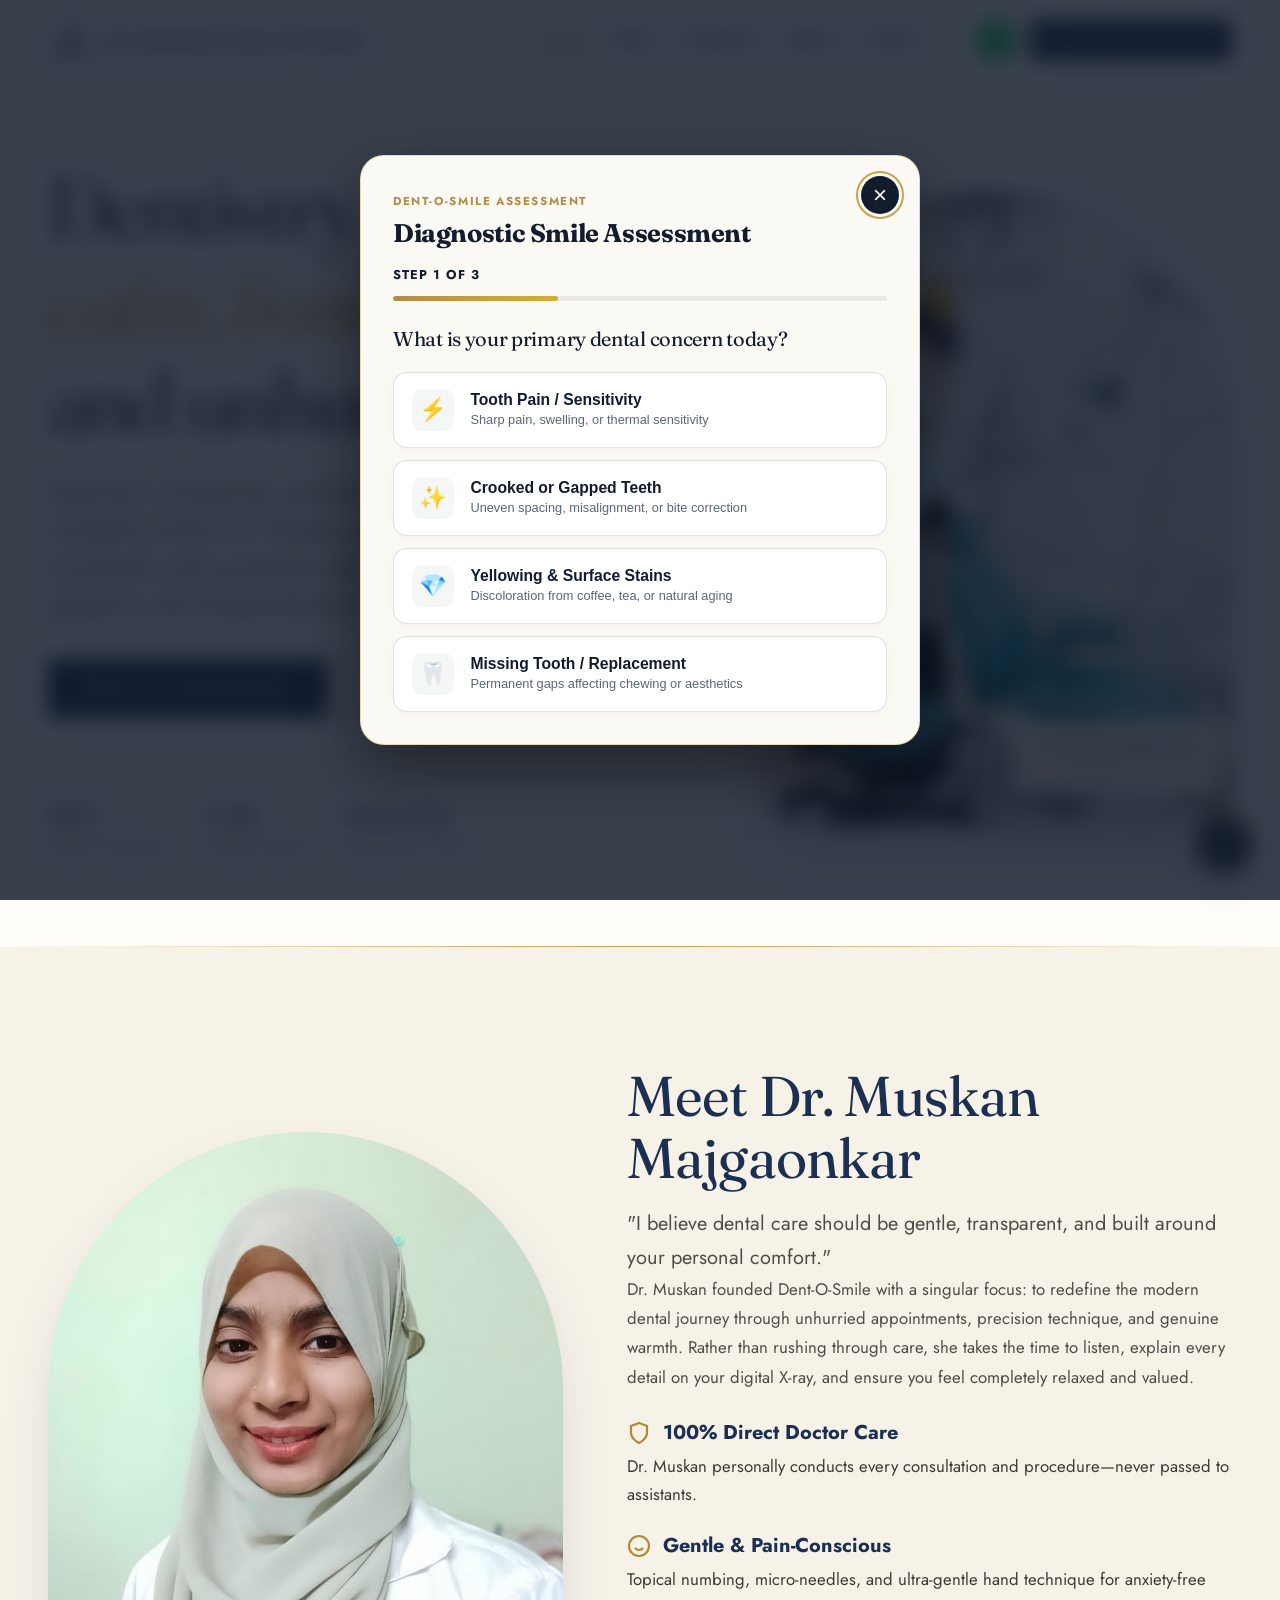
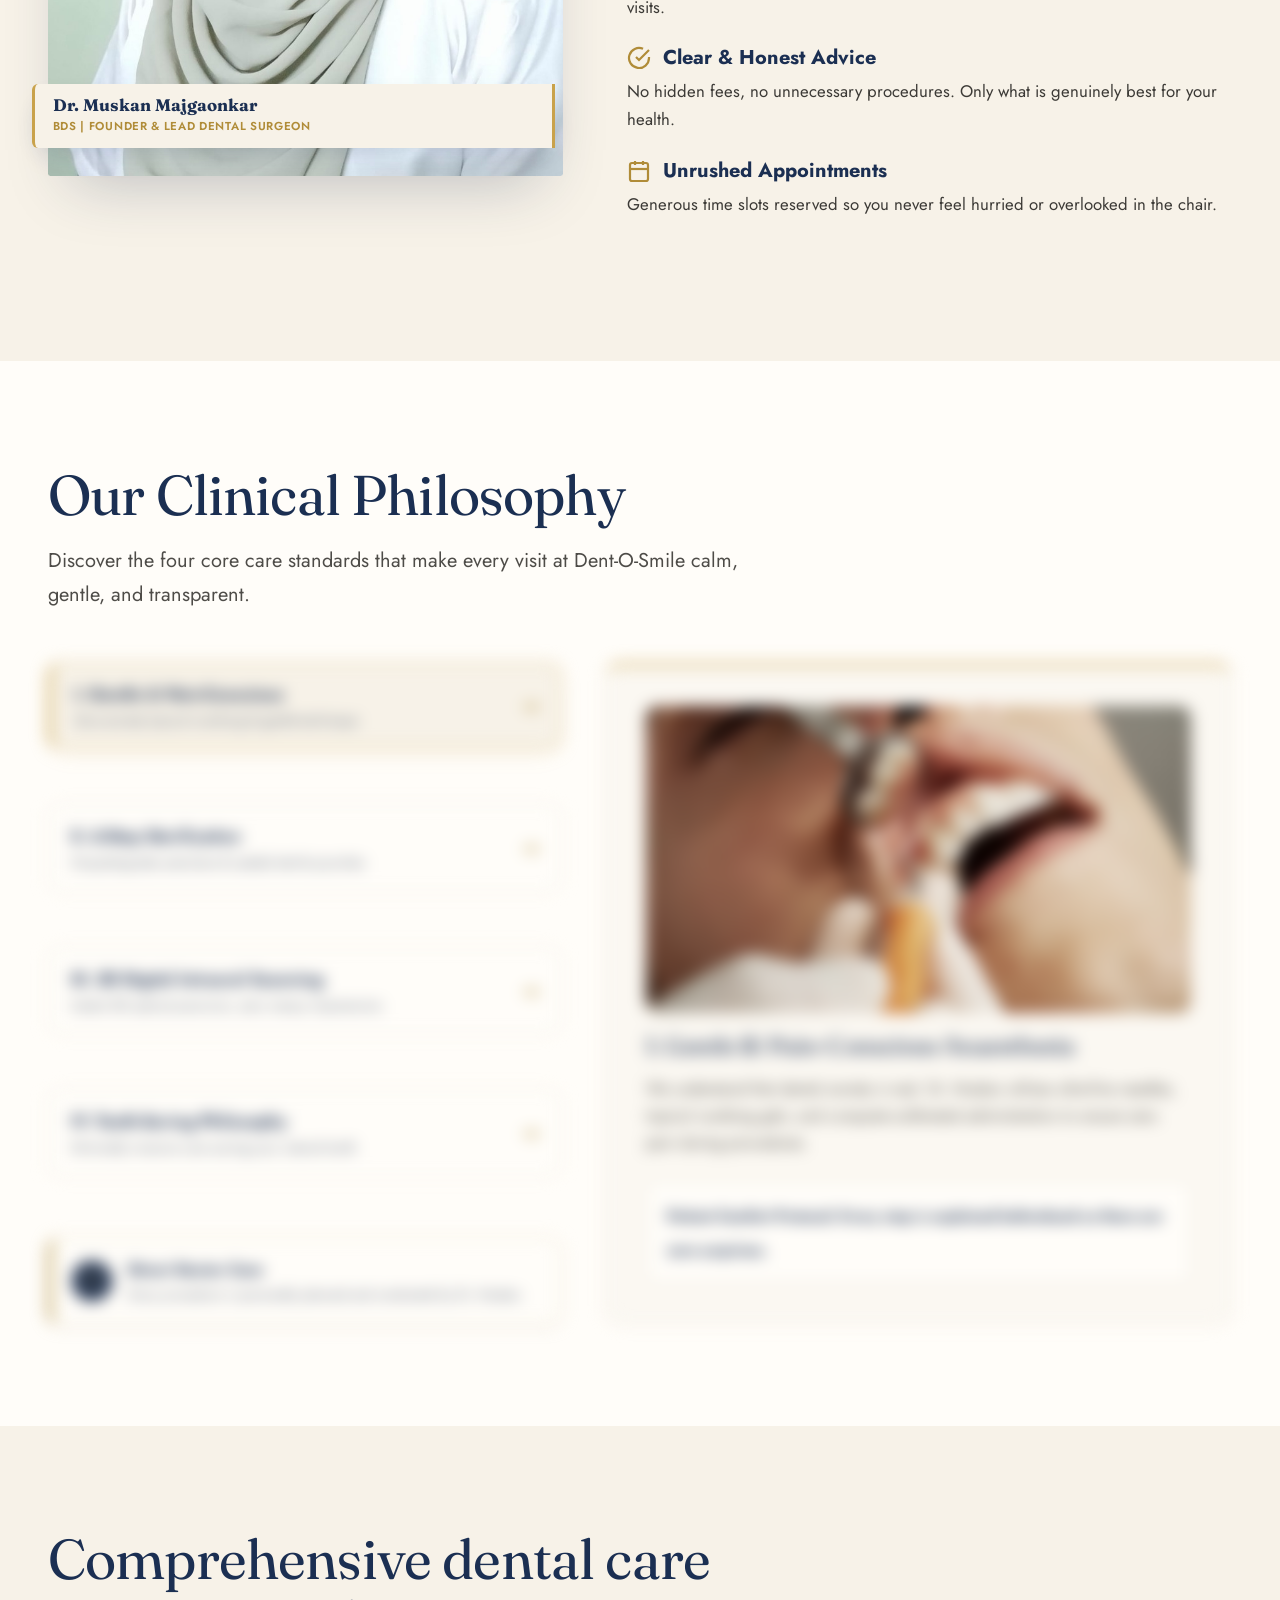
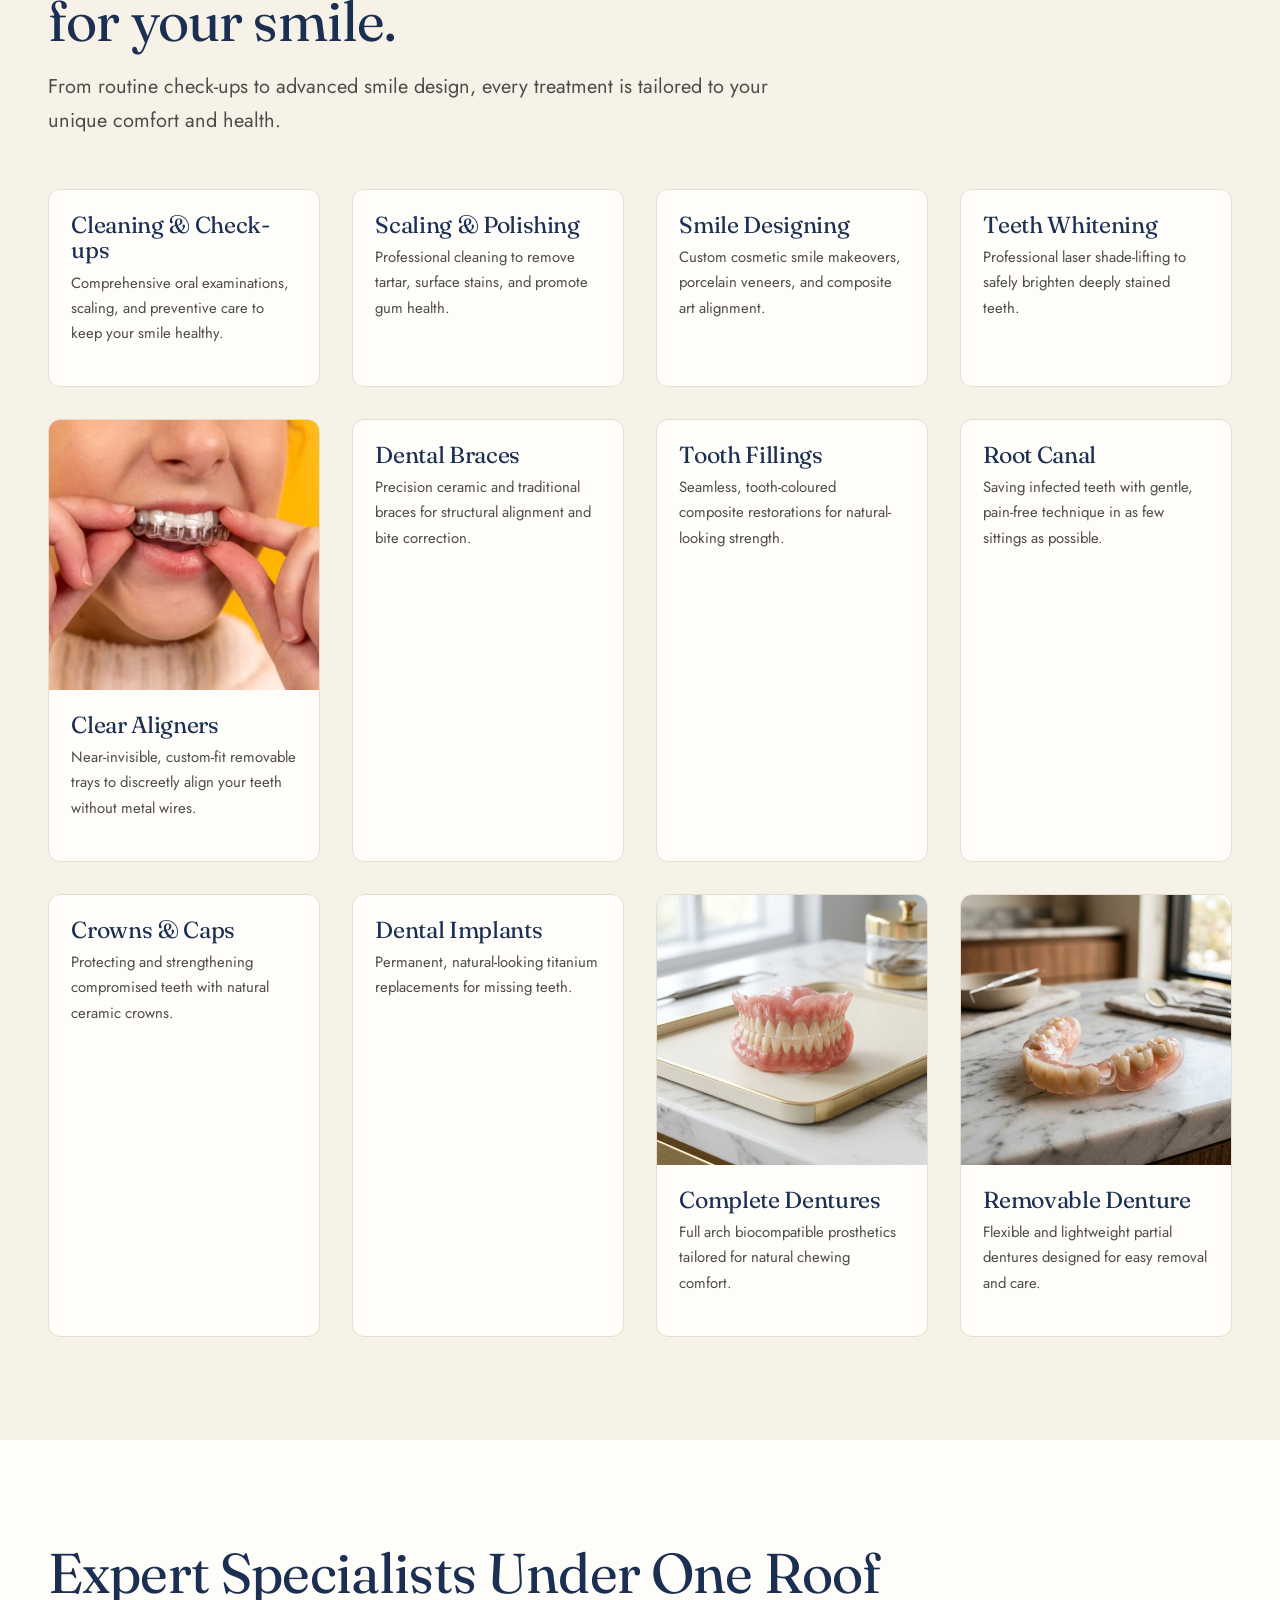
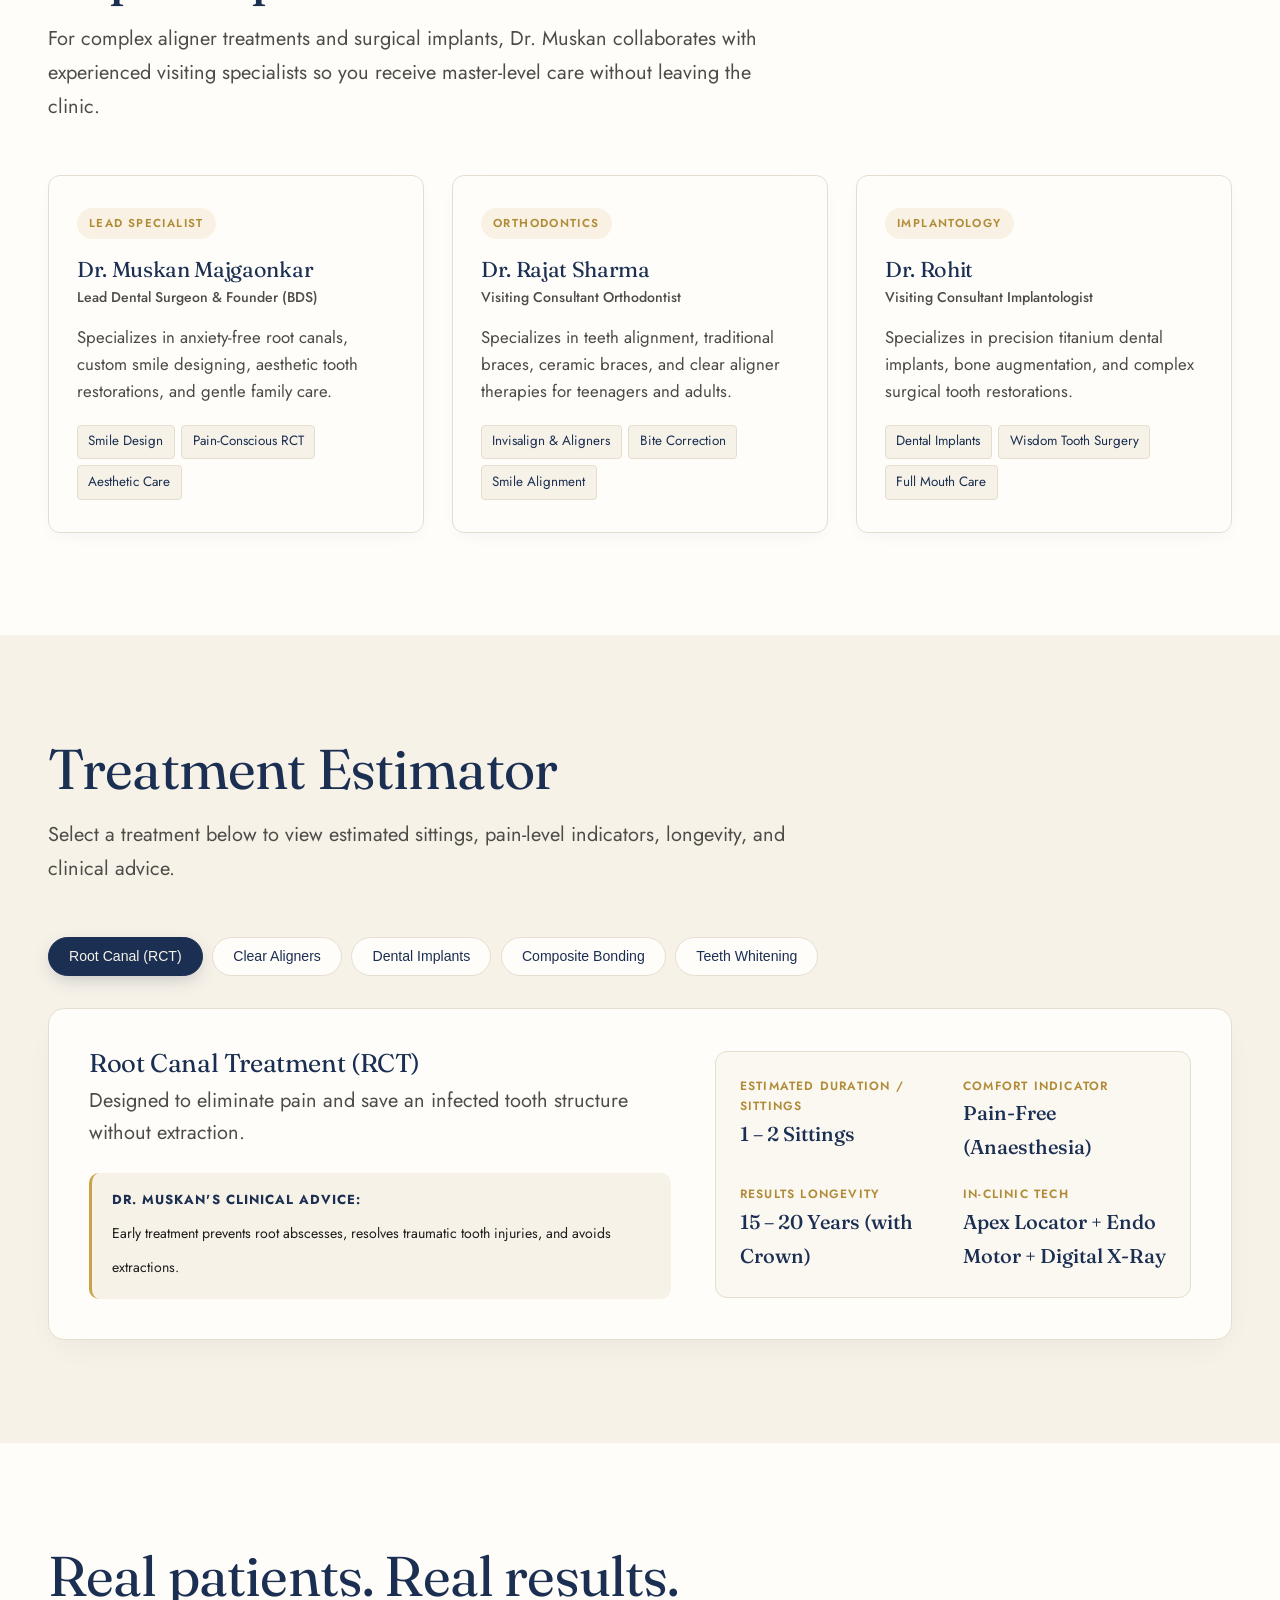
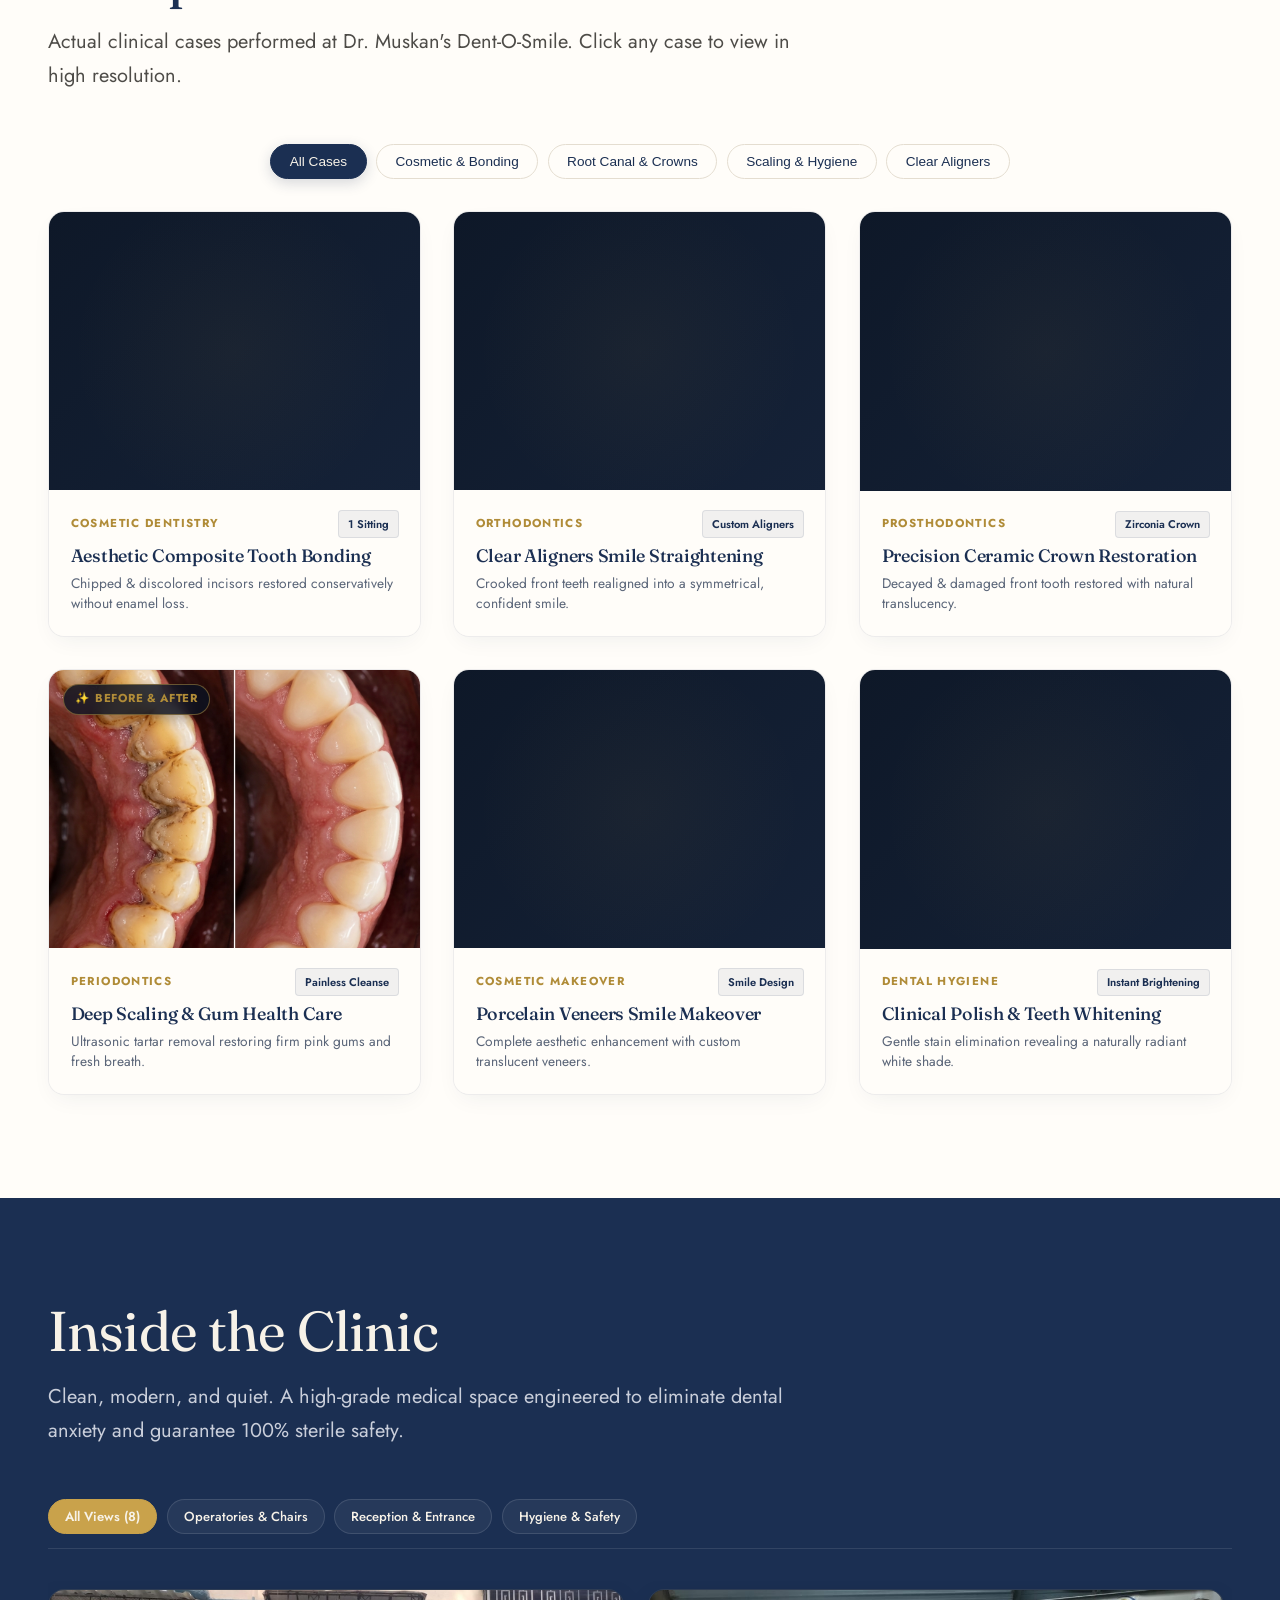
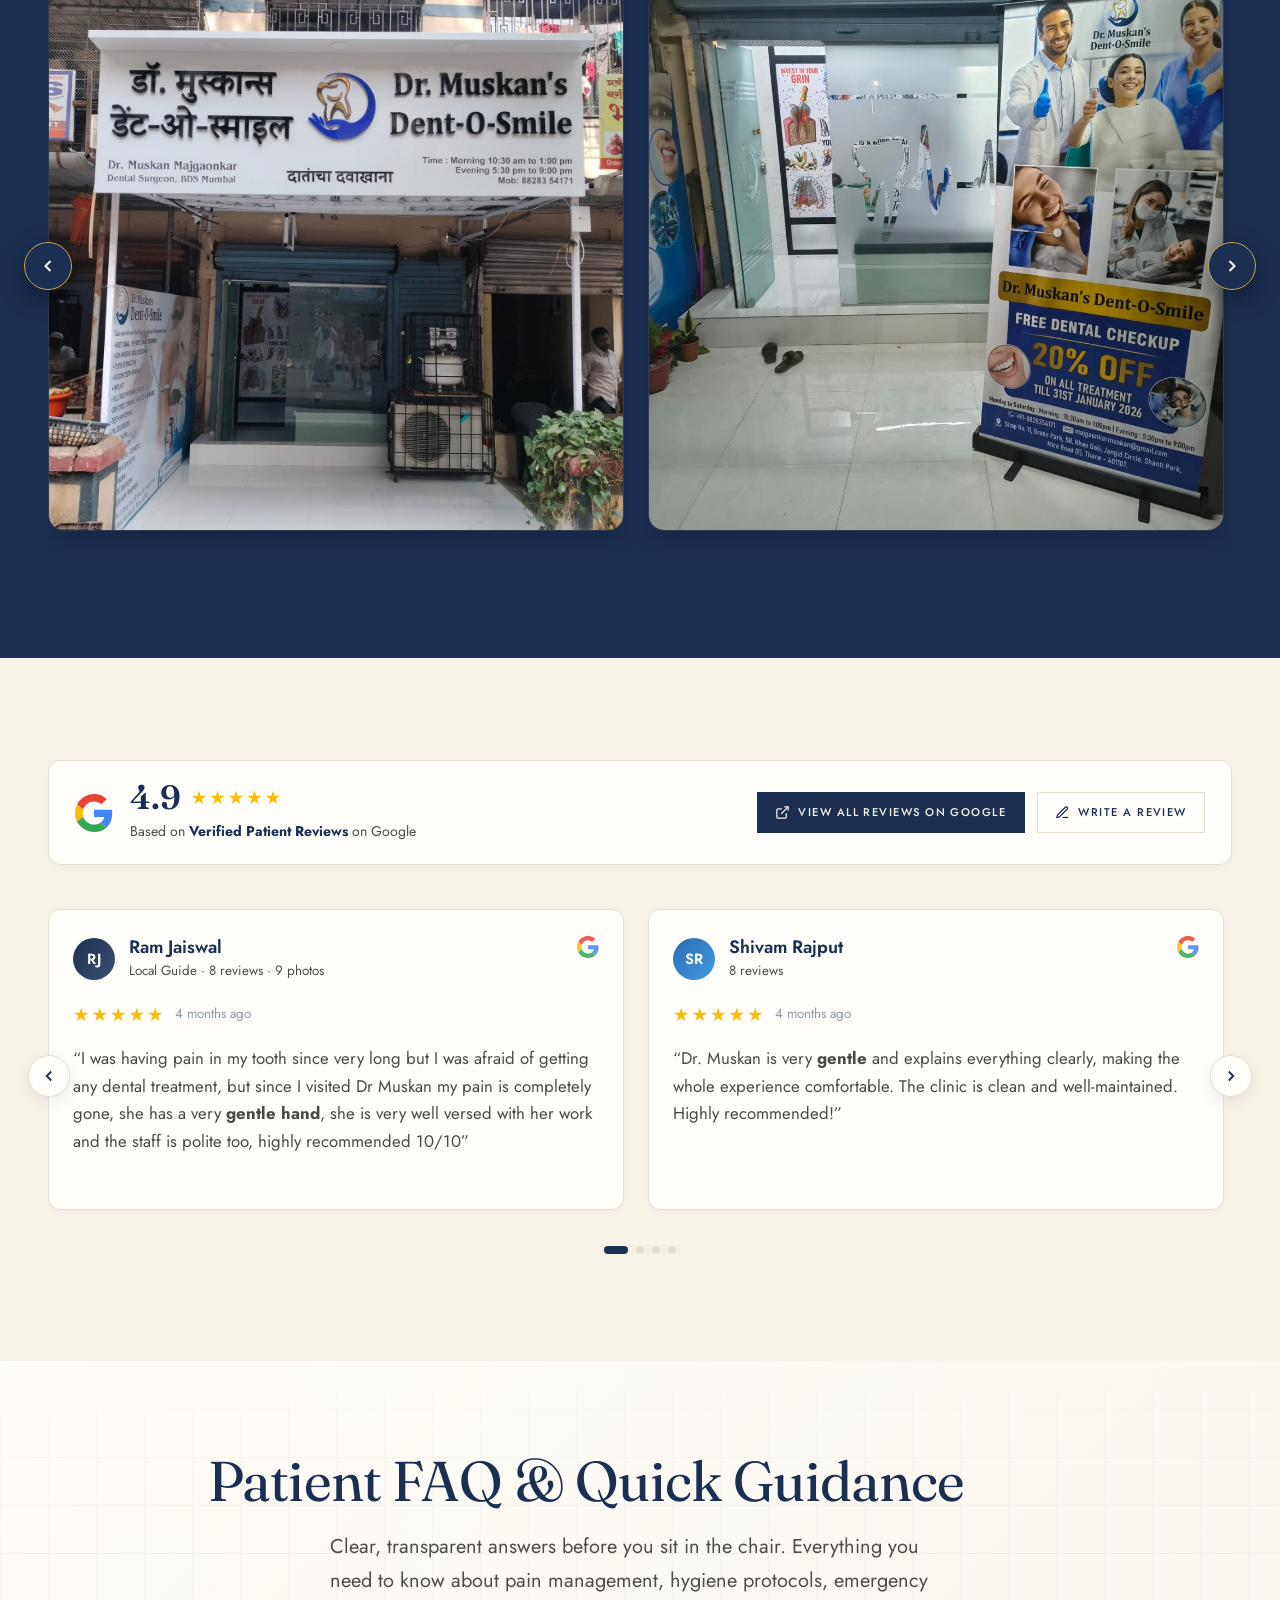
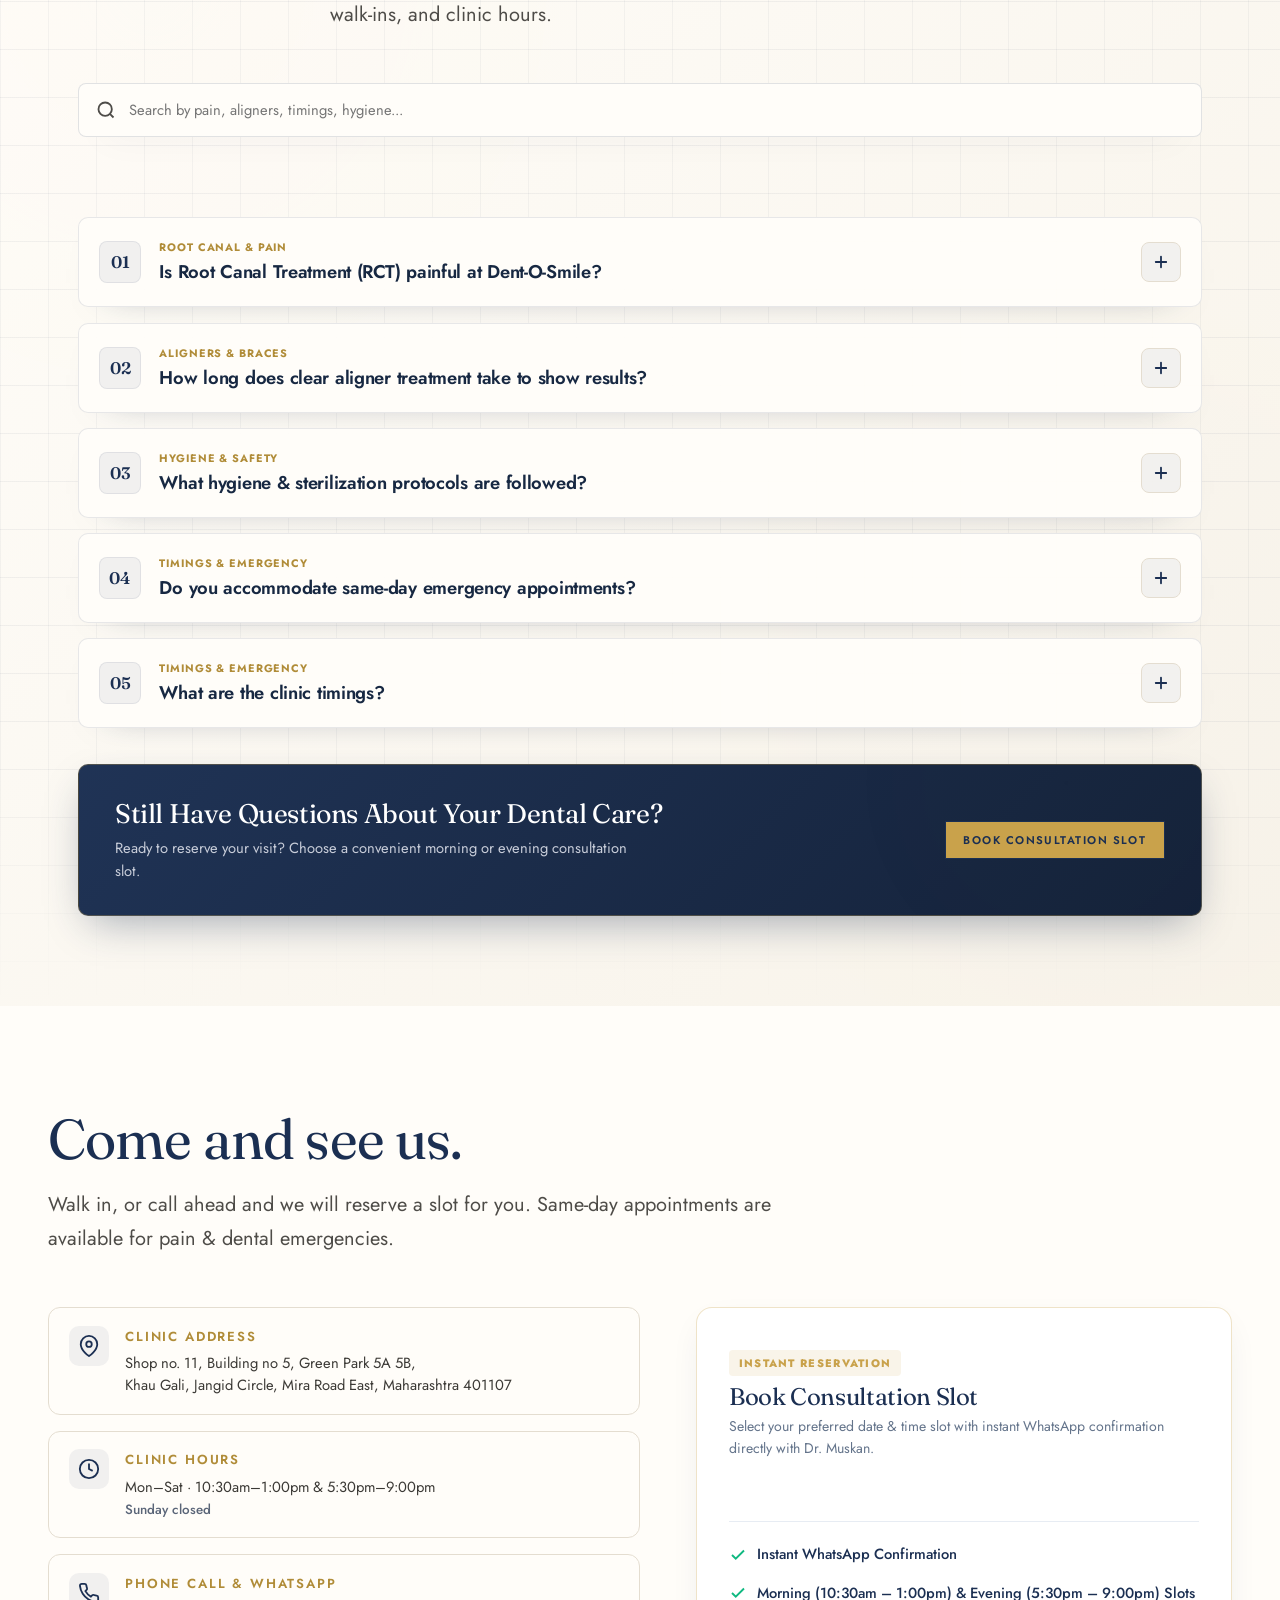
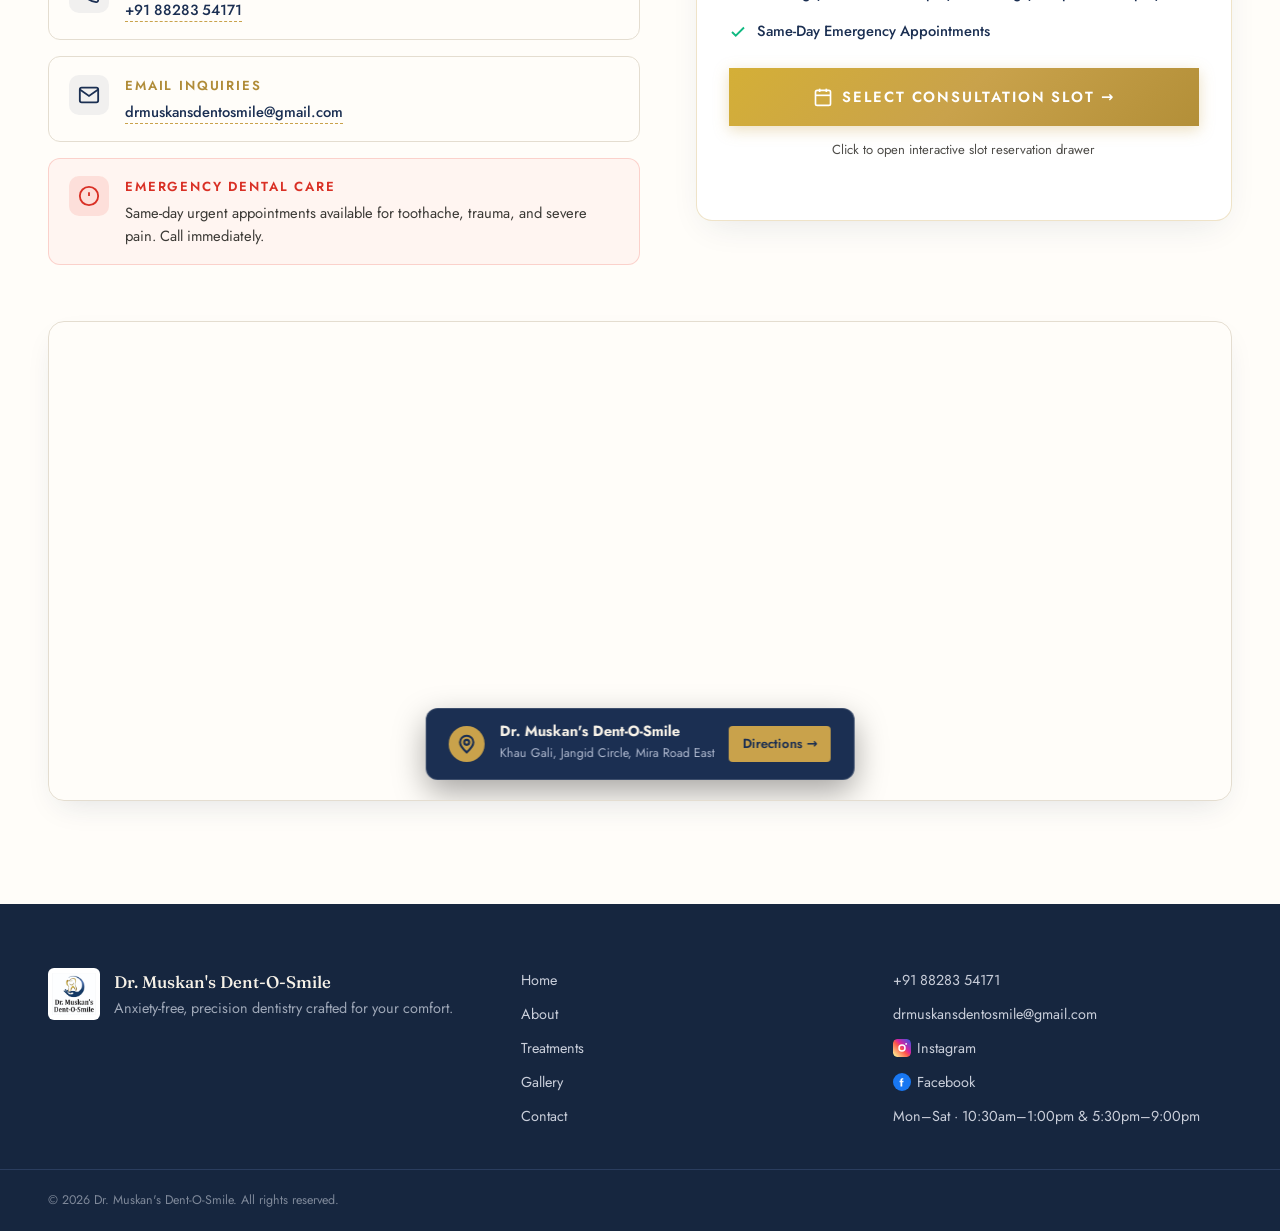
==== index.html @ d534c1e9 "update" ====
<!DOCTYPE html>
<html lang="en">
<head>
<meta charset="UTF-8"/>
<meta name="viewport" content="width=device-width, initial-scale=1.0, maximum-scale=1.0, user-scalable=no, viewport-fit=cover"/>
<title>Dr. Muskan's Dent-O-Smile | Premium &amp; Gentle Dental Care</title>
<meta name="description" content="Experience gentle, anxiety-free dental care by Dr. Muskan Majgaonkar (BDS). Specialized in pain-conscious root canals, smile design, clear aligners, and family dentistry."/>
<link rel="canonical" href="https://drmuskansdentosmile.com/"/>
<link rel="icon" type="image/jpeg" href="assets/img/logo-official.jpg"/>
<meta property="og:title" content="Dr. Muskan's Dent-O-Smile | Premium &amp; Gentle Dental Care"/>
<meta property="og:description" content="Gentle, pain-conscious dental care &amp; personalized treatment by Dr. Muskan Majgaonkar (BDS)."/>
<meta property="og:type" content="website"/>
<meta property="og:url" content="https://drmuskansdentosmile.com/"/>
<meta property="og:image" content="https://drmuskansdentosmile.com/assets/img/clinic-signage.jpg"/>
<meta property="og:site_name" content="Dr. Muskan's Dent-O-Smile"/>
<meta name="twitter:card" content="summary_large_image"/>
<meta name="twitter:title" content="Dr. Muskan's Dent-O-Smile | Premium &amp; Gentle Dental Care"/>
<meta name="twitter:description" content="Gentle, pain-conscious dental care &amp; personalized treatment by Dr. Muskan Majgaonkar (BDS)."/>
<meta name="twitter:image" content="https://drmuskansdentosmile.com/assets/img/clinic-signage.jpg"/>
<link rel="preconnect" href="https://fonts.googleapis.com"><link rel="preconnect" href="https://fonts.gstatic.com" crossorigin>
<link href="https://fonts.googleapis.com/css2?family=Fraunces:opsz,wght@9..144,300;9..144,400;9..144,500;9..144,600&family=Jost:wght@300;400;500;600&display=swap" rel="stylesheet">
<link rel="stylesheet" href="assets/css/site.css?v=22"/>
<script type="application/ld+json">
{
  "@context": "https://schema.org",
  "@graph": [
    {
      "@type": "Dentist",
      "@id": "https://drmuskansdentosmile.com/#clinic",
      "name": "Dr. Muskan's Dent-O-Smile",
      "image": "https://drmuskansdentosmile.com/assets/img/clinic-signage.jpg",
      "url": "https://drmuskansdentosmile.com/",
      "telephone": "+918828354171",
      "email": "drmuskansdentosmile@gmail.com",
      "address": {
        "@type": "PostalAddress",
        "streetAddress": "Shop no. 11, Building no 5, Green Park 5A 5B, Khau Gali, Jangid Circle",
        "addressLocality": "Mira Road East",
        "addressRegion": "Maharashtra",
        "postalCode": "401107",
        "addressCountry": "IN"
      },
      "aggregateRating": {
        "@type": "AggregateRating",
        "ratingValue": "4.9"
      },
      "openingHoursSpecification": [
        {
          "@type": "OpeningHoursSpecification",
          "dayOfWeek": ["Monday","Tuesday","Wednesday","Thursday","Friday","Saturday"],
          "opens": "10:30",
          "closes": "13:00"
        },
        {
          "@type": "OpeningHoursSpecification",
          "dayOfWeek": ["Monday","Tuesday","Wednesday","Thursday","Friday","Saturday"],
          "opens": "17:30",
          "closes": "21:00"
        }
      ],
      "founder": {
        "@type": "Person",
        "name": "Dr. Muskan Majgaonkar",
        "jobTitle": "Dental Surgeon",
        "alumniOf": "BDS"
      }
    },
    {
      "@type": "FAQPage",
      "mainEntity": [
        {
          "@type": "Question",
          "name": "Is Root Canal Treatment (RCT) painful at Dent-O-Smile?",
          "acceptedAnswer": {
            "@type": "Answer",
            "text": "No. Dr. Muskan uses precision local anesthesia and advanced rotary technology, making root canal procedures comfortable and virtually pain-free."
          }
        },
        {
          "@type": "Question",
          "name": "How long does a clear aligner treatment take?",
          "acceptedAnswer": {
            "@type": "Answer",
            "text": "Treatment duration varies depending on alignment complexity, typically ranging between 6 to 18 months."
          }
        },
        {
          "@type": "Question",
          "name": "What sterilization protocols are followed at the clinic?",
          "acceptedAnswer": {
            "@type": "Answer",
            "text": "We strictly adhere to hospital-grade 6-step autoclaving and sterilization standards for all instruments and operatories."
          }
        }
      ]
    }
  ]
}
</script>
</head>
<body>

<a class="skip" href="#main">Skip to content</a>

<!-- ══ NAV ══════════════════════════════════════════════════ -->
<header class="nav" id="nav">
  <div class="wrap nav-in">
    <a class="brand" href="#hero">
      <img src="assets/img/logo-official.jpg" alt="Dr. Muskan's Dent-O-Smile Logo" width="48" height="48" style="object-fit: contain; border-radius: 6px;" />
      <span><b>Dr. Muskan's Dent-O-Smile</b></span>
    </a>
    <nav class="links" id="links" aria-label="Main navigation">
      <a href="#hero" data-section="hero">Home</a>
      <a href="#about" data-section="about">About</a>
      <a href="#treatments" data-section="treatments">Treatments</a>
      <a href="#gallery" data-section="gallery">Gallery</a>
      <a href="#contact" data-section="contact">Contact</a>
      <div class="nav-cta-group">
        <a class="btn-whatsapp-circle" href="https://wa.me/918828354171?text=Hi%20Dr.%20Muskan,%20I%20would%20like%20to%20inquire%20about%20an%20appointment" target="_blank" rel="noopener" aria-label="WhatsApp Us" title="Chat on WhatsApp">
          <img src="assets/img/whatsapp-icon.png" alt="WhatsApp" width="24" height="24" style="object-fit: contain; border-radius: 50%; display: block;" />
        </a>
        <button class="btn btn-sm btn-nav-book" data-open-slot-modal>
          <svg width="15" height="15" viewBox="0 0 24 24" fill="none" stroke="currentColor" stroke-width="2"><rect x="3" y="4" width="18" height="18" rx="2" ry="2"/><line x1="16" y1="2" x2="16" y2="6"/><line x1="8" y1="2" x2="8" y2="6"/><line x1="3" y1="10" x2="21" y2="10"/></svg>
          BOOK APPOINTMENT
        </button>
      </div>
    </nav>
    <button class="burger" id="burger" aria-label="Menu" aria-expanded="false"><span></span><span></span><span></span></button>
  </div>
</header>

<main id="main">

<!-- ══ HERO ═════════════════════════════════════════════════ -->
<section class="hero" id="hero">
  <div class="wrap hero-in">
    <div class="hero-copy">
      <h1 class="reveal-up" style="--d:0.1s">Dentistry that feels<br><em>calm, honest</em><br>and unhurried.</h1>
      <p class="lede reveal-up" style="--d:0.2s">Experience anxiety-free, precision dentistry crafted around your complete comfort. Dr. Muskan personally conducts every consultation and procedure—delivering gentle care, transparent guidance, and exceptional results.</p>
      <div class="hero-cta reveal-up" style="--d:0.3s">
        <button class="btn" data-open-slot-modal>Book an appointment</button>
        <a class="btn btn-ghost" href="tel:+918828354171">88283 54171</a>
      </div>
      <ul class="hero-facts reveal-up" style="--d:0.45s">
        <li><b class="counter" data-target="BDS">BDS</b><span>Dental Surgeon</span></li>
        <li><b class="counter" data-target="4.9★">4.9★</b><span>Google rated</span></li>
        <li><b>Same day</b><span>Emergency care</span></li>
      </ul>
    </div>
    <figure class="hero-img scale-in">
      <img src="assets/img/dr-muskan-at-chair.jpg" alt="Dr. Muskan Majgaonkar at her clinic in Mira Road East" width="900" height="1200"/>
      
      <!-- Floating Glass Trust Badge -->
      <div class="hero-glass-badge hero-glass-badge-top">
        <svg width="16" height="16" viewBox="0 0 24 24" fill="none" stroke="currentColor" stroke-width="2.2" style="color:var(--navy);"><path d="M12 22s8-4 8-10V5l-8-3-8 3v7c0 6 8 10 8 10z"/></svg>
        <span class="glass-badge-txt">100% Sterilized Clinic</span>
      </div>

      <figcaption>Dr. Muskan Majgaonkar<em>BDS | Founder</em></figcaption>
    </figure>
  </div>
  <div class="hero-rule"><span></span></div>
</section>

<!-- ══ PROMISE ════════════════════════════════════════════ -->
<!-- ══ MEET DR. MUSKAN (MERGED SECTION) ════════════════ -->
<section class="sec sec-cream dr-section" id="about">
  <div class="wrap">
    <div class="dr-layout">

      <!-- Left: Image -->
      <figure class="dr-figure fig-arch reveal-slide-left">
        <img
          src="assets/img/dr-muskan-portrait.jpg"
          alt="Dr. Muskan Majgaonkar BDS - Lead Dental Surgeon"
          width="900" height="1200"
          loading="lazy"
          style="object-fit: cover; object-position: center top;"
        />
        <div class="dr-img-badge">
          <div>
            <strong style="display:block; font-family:var(--serif); font-size:1.05rem; color:var(--navy); line-height:1.2;">Dr. Muskan Majgaonkar</strong>
            <span style="font-size:0.72rem; font-weight:600; text-transform:uppercase; letter-spacing:0.06em; color:var(--gold-2); display:block; margin-top:2px;">BDS | Founder &amp; Lead Dental Surgeon</span>
          </div>
        </div>
      </figure>

      <!-- Right: Story + Clinical Philosophy + Care Grid -->
      <div class="dr-content reveal-slide-right">
        <h2 class="h2 dr-title">Meet Dr. Muskan Majgaonkar</h2>
        <p class="dr-lead">
          "I believe dental care should be gentle, transparent, and built around your personal comfort."
        </p>
        <p class="dr-bio">
          Dr. Muskan founded Dent-O-Smile with a singular focus: to redefine the modern dental journey through unhurried appointments, precision technique, and genuine warmth. Rather than rushing through care, she takes the time to listen, explain every detail on your digital X-ray, and ensure you feel completely relaxed and valued.
        </p>

        <!-- Doctor Care Highlights Grid -->
        <div class="dr-care-grid stagger-parent" style="margin-top: 1.75rem;">
          <div class="dr-care-card stagger-child" style="margin-bottom: 1.5rem;">
            <div class="dr-care-header" style="display: flex; align-items: center; gap: 0.75rem; margin-bottom: 0.45rem;">
              <div class="dr-care-icon" style="flex-shrink: 0; display: inline-flex; align-items: center; justify-content: center; color: var(--gold-2);">
                <svg width="24" height="24" viewBox="0 0 24 24" fill="none" stroke="currentColor" stroke-width="2.2"><path d="M12 22s8-4 8-10V5l-8-3-8 3v7c0 6 8 10 8 10z"/></svg>
              </div>
              <h4 style="margin: 0; font-family: var(--sans); font-size: 1.25rem; font-weight: 700; color: var(--navy); line-height: 1.3;">100% Direct Doctor Care</h4>
            </div>
            <p style="margin: 0; color: #3C3A36; font-size: 1.05rem; line-height: 1.65;">Dr. Muskan personally conducts every consultation and procedure—never passed to assistants.</p>
          </div>

          <div class="dr-care-card stagger-child" style="margin-bottom: 1.5rem;">
            <div class="dr-care-header" style="display: flex; align-items: center; gap: 0.75rem; margin-bottom: 0.45rem;">
              <div class="dr-care-icon" style="flex-shrink: 0; display: inline-flex; align-items: center; justify-content: center; color: var(--gold-2);">
                <svg width="24" height="24" viewBox="0 0 24 24" fill="none" stroke="currentColor" stroke-width="2.2"><circle cx="12" cy="12" r="10"/><path d="M8 14s1.5 2 4 2 4-2 4-2"/><line x1="9" y1="9" x2="9.01" y2="9"/><line x1="15" y1="9" x2="15.01" y2="9"/></svg>
              </div>
              <h4 style="margin: 0; font-family: var(--sans); font-size: 1.25rem; font-weight: 700; color: var(--navy); line-height: 1.3;">Gentle &amp; Pain-Conscious</h4>
            </div>
            <p style="margin: 0; color: #3C3A36; font-size: 1.05rem; line-height: 1.65;">Topical numbing, micro-needles, and ultra-gentle hand technique for anxiety-free visits.</p>
          </div>

          <div class="dr-care-card stagger-child" style="margin-bottom: 1.5rem;">
            <div class="dr-care-header" style="display: flex; align-items: center; gap: 0.75rem; margin-bottom: 0.45rem;">
              <div class="dr-care-icon" style="flex-shrink: 0; display: inline-flex; align-items: center; justify-content: center; color: var(--gold-2);">
                <svg width="24" height="24" viewBox="0 0 24 24" fill="none" stroke="currentColor" stroke-width="2.2"><path d="M22 11.08V12a10 10 0 1 1-5.93-9.14"/><polyline points="22 4 12 14.01 9 11.01"/></svg>
              </div>
              <h4 style="margin: 0; font-family: var(--sans); font-size: 1.25rem; font-weight: 700; color: var(--navy); line-height: 1.3;">Clear &amp; Honest Advice</h4>
            </div>
            <p style="margin: 0; color: #3C3A36; font-size: 1.05rem; line-height: 1.65;">No hidden fees, no unnecessary procedures. Only what is genuinely best for your health.</p>
          </div>

          <div class="dr-care-card stagger-child" style="margin-bottom: 1.5rem;">
            <div class="dr-care-header" style="display: flex; align-items: center; gap: 0.75rem; margin-bottom: 0.45rem;">
              <div class="dr-care-icon" style="flex-shrink: 0; display: inline-flex; align-items: center; justify-content: center; color: var(--gold-2);">
                <svg width="24" height="24" viewBox="0 0 24 24" fill="none" stroke="currentColor" stroke-width="2.2"><rect x="3" y="4" width="18" height="18" rx="2" ry="2"/><line x1="16" y1="2" x2="16" y2="6"/><line x1="8" y1="2" x2="8" y2="6"/><line x1="3" y1="10" x2="21" y2="10"/></svg>
              </div>
              <h4 style="margin: 0; font-family: var(--sans); font-size: 1.25rem; font-weight: 700; color: var(--navy); line-height: 1.3;">Unrushed Appointments</h4>
            </div>
            <p style="margin: 0; color: #3C3A36; font-size: 1.05rem; line-height: 1.65;">Generous time slots reserved so you never feel hurried or overlooked in the chair.</p>
          </div>
        </div>

      </div>
    </div>
  </div>
</section>

<!-- ══ 4-PILLAR CLINICAL METHODOLOGY TABS ════════════════════ -->
<section class="sec pillars-sec" id="pillars">
  <div class="wrap">
    <header class="sec-head reveal-up">
      <h2 class="h2">Our Clinical Philosophy</h2>
      <p class="sec-sub">Discover the four core care standards that make every visit at Dent-O-Smile calm, gentle, and transparent.</p>
    </header>

    <div class="pillars-grid reveal-blur">
      <div class="pillars-nav" style="display: flex; flex-direction: column; gap: 0.9rem; height: 100%;">
        <!-- Pillar 1 -->
        <button class="pillar-tab" data-pillar="1" style="padding: 1.1rem 1.35rem; display: flex; align-items: center; justify-content: space-between; text-align: left;">
          <div>
            <strong class="pillar-tab-title" style="display: block; font-family: var(--sans); font-size: 1.05rem; font-weight: 700; color: var(--navy);">I. Gentle &amp; Pain-Conscious</strong>
            <span style="display: block; font-size: 0.86rem; color: #5a6578; margin-top: 0.25rem;">Zero-anxiety topical numbing &amp; gentle technique</span>
          </div>
          <span class="pillar-arrow" style="color: var(--gold-2); font-size: 1.2rem; font-weight: 700; margin-left: 0.75rem; flex-shrink: 0;">&rarr;</span>
        </button>
        <div class="pillar-accordion-content" data-pillar-panel="1">
          <div class="pillar-acc-inner">
            <div class="pillar-img-box">
              <img src="assets/img/clinical-examination.jpg" alt="Gentle &amp; Pain-Conscious Anaesthesia" loading="lazy" />
            </div>
            <h3 class="pillar-acc-title">I. Gentle &amp; Pain-Conscious Anaesthesia</h3>
            <p class="pillar-acc-body">We understand that dental anxiety is real. Dr. Muskan utilizes ultra-fine needles, topical numbing gels, and computer-calibrated administration to ensure zero pain during procedures.</p>
            <div class="pillar-acc-highlight">
              <strong>Patient Comfort Protocol: Every step is explained beforehand so there are zero surprises.</strong>
            </div>
          </div>
        </div>

        <!-- Pillar 2 -->
        <button class="pillar-tab" data-pillar="2" style="padding: 1.1rem 1.35rem; display: flex; align-items: center; justify-content: space-between; text-align: left;">
          <div>
            <strong class="pillar-tab-title" style="display: block; font-family: var(--sans); font-size: 1.05rem; font-weight: 700; color: var(--navy);">II. 6-Step Sterilization</strong>
            <span style="display: block; font-size: 0.86rem; color: #5a6578; margin-top: 0.25rem;">Hospital-grade autoclave &amp; sealed sterile pouches</span>
          </div>
          <span class="pillar-arrow" style="color: var(--gold-2); font-size: 1.2rem; font-weight: 700; margin-left: 0.75rem; flex-shrink: 0;">&rarr;</span>
        </button>
        <div class="pillar-accordion-content" data-pillar-panel="2">
          <div class="pillar-acc-inner">
            <div class="pillar-img-box">
              <img src="assets/img/pillar-sterilization-noface.png" alt="Hospital-Grade 6-Step Sterilization" loading="lazy" />
            </div>
            <h3 class="pillar-acc-title">II. Hospital-Grade 6-Step Sterilization</h3>
            <p class="pillar-acc-body">Your health and safety are non-negotiable. Every instrument undergoes ultrasonic cleaning, enzymatic disinfectant bath, pouch sealing, and Class-B autoclave sterilization.</p>
            <div class="pillar-acc-highlight">
              <strong>Zero Contamination Guarantee: Sealed sterile pouches are opened right in front of you.</strong>
            </div>
          </div>
        </div>

        <!-- Pillar 3 -->
        <button class="pillar-tab" data-pillar="3" style="padding: 1.1rem 1.35rem; display: flex; align-items: center; justify-content: space-between; text-align: left;">
          <div>
            <strong class="pillar-tab-title" style="display: block; font-family: var(--sans); font-size: 1.05rem; font-weight: 700; color: var(--navy);">III. 3D Digital Intraoral Scanning</strong>
            <span style="display: block; font-size: 0.86rem; color: #5a6578; margin-top: 0.25rem;">Instant 3D optical precision, zero messy impressions</span>
          </div>
          <span class="pillar-arrow" style="color: var(--gold-2); font-size: 1.2rem; font-weight: 700; margin-left: 0.75rem; flex-shrink: 0;">&rarr;</span>
        </button>
        <div class="pillar-accordion-content" data-pillar-panel="3">
          <div class="pillar-acc-inner">
            <div class="pillar-img-box">
              <img src="assets/img/pillar-scanner-noface.png" alt="3D Digital Intraoral Scanning" loading="lazy" />
            </div>
            <h3 class="pillar-acc-title">III. 3D Digital Intraoral Scanning</h3>
            <p class="pillar-acc-body">Say goodbye to uncomfortable traditional impression paste. Dr. Muskan utilizes high-precision 3D intraoral optical scanners to capture a detailed digital 3D model of your teeth in seconds with millimeter precision.</p>
            <div class="pillar-acc-highlight">
              <strong>Digital Precision: View an interactive 3D virtual model of your teeth and smile design instantly.</strong>
            </div>
          </div>
        </div>

        <!-- Pillar 4 -->
        <button class="pillar-tab" data-pillar="4" style="padding: 1.1rem 1.35rem; display: flex; align-items: center; justify-content: space-between; text-align: left;">
          <div>
            <strong class="pillar-tab-title" style="display: block; font-family: var(--sans); font-size: 1.05rem; font-weight: 700; color: var(--navy);">IV. Tooth-Saving Philosophy</strong>
            <span style="display: block; font-size: 0.86rem; color: #5a6578; margin-top: 0.25rem;">Minimally invasive care saving your natural tooth</span>
          </div>
          <span class="pillar-arrow" style="color: var(--gold-2); font-size: 1.2rem; font-weight: 700; margin-left: 0.75rem; flex-shrink: 0;">&rarr;</span>
        </button>
        <div class="pillar-accordion-content" data-pillar-panel="4">
          <div class="pillar-acc-inner">
            <div class="pillar-img-box">
              <img src="assets/img/pillar-tooth-saving.png" alt="Conservative Tooth-Saving Philosophy" loading="lazy" />
            </div>
            <h3 class="pillar-acc-title">IV. Conservative Tooth-Saving Philosophy</h3>
            <p class="pillar-acc-body">Natural teeth are always superior to artificial replacements. We prioritize minimally invasive techniques, saving compromised teeth whenever clinically viable.</p>
            <div class="pillar-acc-highlight">
              <strong>Enamel Preservation: We preserve maximum natural tooth structure in every restoration.</strong>
            </div>
          </div>
        </div>

        <div class="pillar-nav-assurance" style="margin-top: 0.35rem; background: var(--paper); border: 1px solid rgba(201, 162, 75, 0.4); border-left: 4px solid var(--gold-2); padding: 1.1rem 1.25rem; border-radius: 12px; display: flex; align-items: center; gap: 1rem; box-shadow: 0 4px 16px rgba(0,0,0,0.04);">
          <div class="pillar-assurance-icon" style="width: 40px; height: 40px; border-radius: 50%; background: var(--navy); color: var(--gold-2); display: flex; align-items: center; justify-content: center; flex-shrink: 0;" aria-hidden="true">
            <svg width="20" height="20" viewBox="0 0 24 24" fill="none" stroke="currentColor" stroke-width="2"><path d="M12 22s8-4 8-10V5l-8-3-8 3v7c0 6 8 10 8 10z"/></svg>
          </div>
          <div>
            <strong style="display: block; font-family: var(--sans); font-size: 0.98rem; font-weight: 700; color: var(--navy);">Direct Doctor Care</strong>
            <span style="font-size: 0.84rem; color: #5a6578; line-height: 1.4; display: block;">Every procedure is personally planned and conducted by Dr. Muskan.</span>
          </div>
        </div>
      </div>

      <div class="pillar-card-display">
        <div class="pillar-img-box" style="margin-bottom:1.25rem; border-radius:12px; overflow:hidden; aspect-ratio:16/9; background:var(--navy-2);">
          <img id="pillarImg" src="assets/img/clinical-examination.jpg" alt="Clinical Examination & Care" style="width:100%; height:100%; object-fit:cover; display:block;" />
        </div>
        <h3 id="pillarTitle" style="font-family:var(--serif); font-size:1.5rem; color:var(--navy); margin-bottom:1rem;">I. Gentle &amp; Pain-Conscious Anaesthesia</h3>
        <p id="pillarBody" style="color:var(--muted); line-height:1.7; font-size:1rem; margin-bottom:1.5rem;">We understand that dental anxiety is real. Dr. Muskan utilizes ultra-fine needles, topical numbing gels, and computer-calibrated administration to ensure zero pain during procedures.</p>
        <div style="background:var(--paper); padding:1rem 1.25rem; border-radius:10px; border:1px solid var(--line);">
          <strong id="pillarHighlight" style="color:var(--navy); font-size:0.9rem;">Patient Comfort Protocol: Every step is explained beforehand so there are zero surprises.</strong>
        </div>
      </div>
    </div>
  </div>
</section>

<!-- ══ TREATMENTS ═════════════════════════════════════════ -->
<section class="sec sec-cream" id="treatments">
  <div class="wrap">
    <header class="sec-head">
      <h2 class="h2 reveal-up">Comprehensive dental care<br>for your smile.</h2>
      <p class="sec-sub reveal-up" style="--d:0.1s">From routine check-ups to advanced smile design, every treatment is tailored to your unique comfort and health.</p>
      <div class="mobile-swipe-hint reveal-up">
        <span>Swipe treatments &rarr;</span>
      </div>
    </header>
    <div class="svc stagger-parent">
      <article class="svc-card stagger-child">
        <div class="svc-body"><h3>Cleaning &amp; Check-ups</h3><p>Comprehensive oral examinations, scaling, and preventive care to keep your smile healthy.</p></div>
      </article>
      <article class="svc-card stagger-child">
        <div class="svc-body"><h3>Scaling &amp; Polishing</h3><p>Professional cleaning to remove tartar, surface stains, and promote gum health.</p></div>
      </article>
      <article class="svc-card stagger-child">
        <div class="svc-body"><h3>Smile Designing</h3><p>Custom cosmetic smile makeovers, porcelain veneers, and composite art alignment.</p></div>
      </article>
      <article class="svc-card stagger-child">
        <div class="svc-body"><h3>Teeth Whitening</h3><p>Professional laser shade-lifting to safely brighten deeply stained teeth.</p></div>
      </article>
      <article class="svc-card stagger-child">
        <div class="svc-img-wrap"><img src="assets/img/clear-aligners-treatment.jpg" alt="Clear aligners treatment" width="600" height="600" loading="lazy"/></div>
        <div class="svc-body"><h3>Clear Aligners</h3><p>Near-invisible, custom-fit removable trays to discreetly align your teeth without metal wires.</p></div>
      </article>
      <article class="svc-card stagger-child">
        <div class="svc-body"><h3>Dental Braces</h3><p>Precision ceramic and traditional braces for structural alignment and bite correction.</p></div>
      </article>
      <article class="svc-card stagger-child">
        <div class="svc-body"><h3>Tooth Fillings</h3><p>Seamless, tooth-coloured composite restorations for natural-looking strength.</p></div>
      </article>
      <article class="svc-card stagger-child">
        <div class="svc-body"><h3>Root Canal</h3><p>Saving infected teeth with gentle, pain-free technique in as few sittings as possible.</p></div>
      </article>
      <article class="svc-card stagger-child">
        <div class="svc-body"><h3>Crowns &amp; Caps</h3><p>Protecting and strengthening compromised teeth with natural ceramic crowns.</p></div>
      </article>
      <article class="svc-card stagger-child">
        <div class="svc-body"><h3>Dental Implants</h3><p>Permanent, natural-looking titanium replacements for missing teeth.</p></div>
      </article>
      <article class="svc-card stagger-child">
        <div class="svc-img-wrap"><img src="assets/img/service-dentures.png" alt="Complete dentures set" width="600" height="600" loading="lazy"/></div>
        <div class="svc-body"><h3>Complete Dentures</h3><p>Full arch biocompatible prosthetics tailored for natural chewing comfort.</p></div>
      </article>
      <article class="svc-card stagger-child">
        <div class="svc-img-wrap"><img src="assets/img/service-removable-denture.png" alt="Removable partial denture" width="600" height="600" loading="lazy"/></div>
        <div class="svc-body"><h3>Removable Denture</h3><p>Flexible and lightweight partial dentures designed for easy removal and care.</p></div>
      </article>
    </div>

  </div>
</section>

<!-- ══ SPECIALISTS ════════════════════════════════════════ -->
<section class="sec specialists-sec" id="specialists">
  <div class="wrap">
    <header class="sec-head reveal-up">
      <h2 class="h2">Expert Specialists Under One Roof</h2>
      <p class="sec-sub">For complex aligner treatments and surgical implants, Dr. Muskan collaborates with experienced visiting specialists so you receive master-level care without leaving the clinic.</p>
    </header>

    <div class="spec-grid stagger-parent">
      <!-- Specialist 1: Dr. Muskan -->
      <article class="spec-card stagger-child">
        <div class="spec-top">
          <span class="spec-badge">Lead Specialist</span>
        </div>
        <h3 class="spec-name">Dr. Muskan Majgaonkar</h3>
        <p class="spec-role">Lead Dental Surgeon &amp; Founder (BDS)</p>
        <p class="spec-desc">Specializes in anxiety-free root canals, custom smile designing, aesthetic tooth restorations, and gentle family care.</p>
        <div class="spec-tags">
          <span>Smile Design</span>
          <span>Pain-Conscious RCT</span>
          <span>Aesthetic Care</span>
        </div>
      </article>

      <!-- Specialist 2: Dr. Rajat Sharma -->
      <article class="spec-card stagger-child">
        <div class="spec-top">
          <span class="spec-badge">Orthodontics</span>
        </div>
        <h3 class="spec-name">Dr. Rajat Sharma</h3>
        <p class="spec-role">Visiting Consultant Orthodontist</p>
        <p class="spec-desc">Specializes in teeth alignment, traditional braces, ceramic braces, and clear aligner therapies for teenagers and adults.</p>
        <div class="spec-tags">
          <span>Invisalign &amp; Aligners</span>
          <span>Bite Correction</span>
          <span>Smile Alignment</span>
        </div>
      </article>

      <!-- Specialist 3: Dr. Rohit -->
      <article class="spec-card stagger-child">
        <div class="spec-top">
          <span class="spec-badge">Implantology</span>
        </div>
        <h3 class="spec-name">Dr. Rohit</h3>
        <p class="spec-role">Visiting Consultant Implantologist</p>
        <p class="spec-desc">Specializes in precision titanium dental implants, bone augmentation, and complex surgical tooth restorations.</p>
        <div class="spec-tags">
          <span>Dental Implants</span>
          <span>Wisdom Tooth Surgery</span>
          <span>Full Mouth Care</span>
        </div>
      </article>
    </div>
  </div>
</section>


<!-- ══ TREATMENT COST & TIMELINE ESTIMATOR ═══════════════════ -->
<section class="sec estimator-sec" id="estimator">
  <div class="wrap">
    <header class="sec-head reveal-up">
      <h2 class="h2">Treatment Estimator</h2>
      <p class="sec-sub">Select a treatment below to view estimated sittings, pain-level indicators, longevity, and clinical advice.</p>
    </header>

    <div class="estimator-pill-bar reveal-up">
      <button class="est-pill active" data-treatment="rct">Root Canal (RCT)</button>
      <button class="est-pill" data-treatment="aligners">Clear Aligners</button>
      <button class="est-pill" data-treatment="implants">Dental Implants</button>
      <button class="est-pill" data-treatment="bonding">Composite Bonding</button>
      <button class="est-pill" data-treatment="whitening">Teeth Whitening</button>
    </div>

    <div class="est-card scale-in">
      <div>
        <h3 id="estTitle" style="font-family:var(--serif); font-size:1.6rem; color:var(--navy); margin-bottom:0.5rem;">Root Canal Treatment (RCT)</h3>
        <p id="estDesc" style="color:var(--muted); line-height:1.6; margin-bottom:1.5rem;">Designed to eliminate pain and save an infected tooth structure without extraction.</p>

        <div style="background:var(--cream); padding:1rem 1.25rem; border-radius:10px; border-left:3px solid var(--gold);">
          <strong style="font-size:0.82rem; text-transform:uppercase; letter-spacing:0.08em; color:var(--navy); display:block; margin-bottom:0.25rem;">Dr. Muskan's Clinical Advice:</strong>
          <span id="estAdvice" style="font-size:0.88rem; color:var(--ink); line-height:1.5;">Early treatment prevents root abscesses, resolves traumatic tooth injuries, and avoids extractions.</span>
        </div>
      </div>

      <div class="est-metrics">
        <div>
          <div class="est-metric-label">Estimated Duration / Sittings</div>
          <div class="est-metric-val" id="estSittings">1 – 2 Sittings</div>
        </div>

        <div>
          <div class="est-metric-label">Comfort Indicator</div>
          <div class="est-metric-val" id="estPain">Pain-Free (Anaesthesia)</div>
        </div>

        <div>
          <div class="est-metric-label">Results Longevity</div>
          <div class="est-metric-val" id="estLongevity">15 – 20 Years (with Crown)</div>
        </div>

        <div>
          <div class="est-metric-label">In-Clinic Tech</div>
          <div class="est-metric-val" id="estTech">Apex Locator + Endo Motor + Digital X-Ray</div>
        </div>
      </div>
    </div>
  </div>
</section>

<!-- ══ GALLERY / CLINICAL CASES ═════════════════════════════ -->
<section class="sec gallery-sec" id="gallery">
  <div class="wrap">
    <header class="sec-head reveal-up">
      <h2 class="h2">Real patients. Real results.</h2>
      <p class="sec-sub">Actual clinical cases performed at Dr. Muskan's Dent-O-Smile. Click any case to view in high resolution.</p>
      <div class="mobile-swipe-hint reveal-up">
        <span>Swipe cases &rarr;</span>
      </div>
    </header>

    <!-- Category Filter Bar -->
    <div class="gallery-filter-bar reveal-up">
      <button class="gallery-filter-btn active" data-filter="all">All Cases</button>
      <button class="gallery-filter-btn" data-filter="cosmetic">Cosmetic &amp; Bonding</button>
      <button class="gallery-filter-btn" data-filter="rct">Root Canal &amp; Crowns</button>
      <button class="gallery-filter-btn" data-filter="hygiene">Scaling &amp; Hygiene</button>
      <button class="gallery-filter-btn" data-filter="aligners">Clear Aligners</button>
    </div>

    <div class="cases-grid stagger-parent" id="casesGrid">
      
      <!-- Case 1: Composite Bonding -->
      <figure class="case-item stagger-child" data-category="cosmetic">
        <div class="case-img-box case-img-blank"></div>
        <figcaption class="case-info">
          <div class="case-meta">
            <span class="case-cat">Cosmetic Dentistry</span>
            <span class="case-result-badge">1 Sitting</span>
          </div>
          <h3 class="case-name">Aesthetic Composite Tooth Bonding</h3>
          <p class="case-desc">Chipped &amp; discolored incisors restored conservatively without enamel loss.</p>
        </figcaption>
      </figure>

      <!-- Case 2: Clear Aligners -->
      <figure class="case-item stagger-child" data-category="aligners">
        <div class="case-img-box case-img-blank"></div>
        <figcaption class="case-info">
          <div class="case-meta">
            <span class="case-cat">Orthodontics</span>
            <span class="case-result-badge">Custom Aligners</span>
          </div>
          <h3 class="case-name">Clear Aligners Smile Straightening</h3>
          <p class="case-desc">Crooked front teeth realigned into a symmetrical, confident smile.</p>
        </figcaption>
      </figure>

      <!-- Case 3: Ceramic Crown -->
      <figure class="case-item stagger-child" data-category="rct">
        <div class="case-img-box case-img-blank"></div>
        <figcaption class="case-info">
          <div class="case-meta">
            <span class="case-cat">Prosthodontics</span>
            <span class="case-result-badge">Zirconia Crown</span>
          </div>
          <h3 class="case-name">Precision Ceramic Crown Restoration</h3>
          <p class="case-desc">Decayed &amp; damaged front tooth restored with natural translucency.</p>
        </figcaption>
      </figure>

      <!-- Case 4: Scaling & Hygiene (Periodontics) -->
      <figure class="case-item stagger-child" data-category="hygiene" data-img="assets/img/case-scaling-ba.png" data-title="Deep Scaling &amp; Stain Removal (Before &amp; After)">
        <div class="case-img-box">
          <img src="assets/img/case-scaling-ba.png" alt="Deep scaling and tartar removal before and after" width="800" height="600" loading="lazy"/>
          <span class="case-tag-ba"><span>✨</span> Before &amp; After</span>
          <div class="case-hover-overlay">
            <div class="case-zoom-btn" aria-hidden="true">
              <svg width="22" height="22" viewBox="0 0 24 24" fill="none" stroke="currentColor" stroke-width="2.2"><circle cx="11" cy="11" r="8"/><line x1="21" y1="21" x2="16.65" y2="16.65"/><line x1="11" y1="8" x2="11" y2="14"/><line x1="8" y1="11" x2="14" y2="11"/></svg>
            </div>
            <span>Enlarge Case Details</span>
          </div>
        </div>
        <figcaption class="case-info">
          <div class="case-meta">
            <span class="case-cat">Periodontics</span>
            <span class="case-result-badge">Painless Cleanse</span>
          </div>
          <h3 class="case-name">Deep Scaling &amp; Gum Health Care</h3>
          <p class="case-desc">Ultrasonic tartar removal restoring firm pink gums and fresh breath.</p>
        </figcaption>
      </figure>

      <!-- Case 5: Porcelain Veneers -->
      <figure class="case-item stagger-child" data-category="cosmetic">
        <div class="case-img-box case-img-blank"></div>
        <figcaption class="case-info">
          <div class="case-meta">
            <span class="case-cat">Cosmetic Makeover</span>
            <span class="case-result-badge">Smile Design</span>
          </div>
          <h3 class="case-name">Porcelain Veneers Smile Makeover</h3>
          <p class="case-desc">Complete aesthetic enhancement with custom translucent veneers.</p>
        </figcaption>
      </figure>

      <!-- Case 6: Teeth Whitening -->
      <figure class="case-item stagger-child" data-category="hygiene">
        <div class="case-img-box case-img-blank"></div>
        <figcaption class="case-info">
          <div class="case-meta">
            <span class="case-cat">Dental Hygiene</span>
            <span class="case-result-badge">Instant Brightening</span>
          </div>
          <h3 class="case-name">Clinical Polish &amp; Teeth Whitening</h3>
          <p class="case-desc">Gentle stain elimination revealing a naturally radiant white shade.</p>
        </figcaption>
      </figure>

    </div>
  </div>
</section>

<!-- Lightbox Modal -->
<div class="case-lightbox" id="caseLightbox" aria-hidden="true">
  <div class="lightbox-overlay" id="lightboxOverlay"></div>
  <div class="lightbox-content">
    <button class="lightbox-close" id="lightboxClose" aria-label="Close Lightbox">&times;</button>
    <img id="lightboxImg" src="" alt="Case Detail"/>
    <p class="lightbox-caption" id="lightboxCaption"></p>
  </div>
</div>

<!-- ══ CLINIC STRIP / INTERIOR ════════════════════════════ -->
<section class="sec sec-navy clinic-sec" id="clinic">
  <div class="wrap">
    <header class="sec-head light reveal-up">
      <h2 class="h2">Inside the Clinic</h2>
      <p class="sec-sub">Clean, modern, and quiet. A high-grade medical space engineered to eliminate dental anxiety and guarantee 100% sterile safety.</p>
    </header>

    <!-- Clinic Category Filter Bar -->
    <div class="clinic-filter-bar reveal-up" style="margin-bottom: 1.75rem;">
      <button class="clinic-filter-btn active" data-filter="all">All Views (8)</button>
      <button class="clinic-filter-btn" data-filter="operatories">Operatories &amp; Chairs</button>
      <button class="clinic-filter-btn" data-filter="reception">Reception &amp; Entrance</button>
      <button class="clinic-filter-btn" data-filter="hygiene">Hygiene &amp; Safety</button>
    </div>

    <!-- Editorial Clinic Carousel (Shows 2 Cards at a time with Navigation Arrows) -->
    <div class="clinic-carousel-wrapper reveal-up" style="--d: 0.15s">
      <!-- Nav buttons -->
      <button class="clinic-nav-btn clinic-prev" id="clinicPrev" aria-label="Previous Clinic Photos">
        <svg width="20" height="20" viewBox="0 0 24 24" fill="none" stroke="currentColor" stroke-width="2.5"><polyline points="15 18 9 12 15 6"></polyline></svg>
      </button>
      <button class="clinic-nav-btn clinic-next" id="clinicNext" aria-label="Next Clinic Photos">
        <svg width="20" height="20" viewBox="0 0 24 24" fill="none" stroke="currentColor" stroke-width="2.5"><polyline points="9 18 15 12 9 6"></polyline></svg>
      </button>

      <!-- Carousel Track (2 Cards Per View) -->
      <div class="clinic-carousel-track" id="clinicStrip">
        
        <!-- 01: Main Signage Board -->
        <figure class="clinic-photo-card case-item" data-category="reception" data-img="assets/img/clinic-signage.jpg" data-title="Dent-O-Smile Official Main Clinic Board &amp; Information">
          <img src="assets/img/clinic-signage.jpg" alt="Dent-O-Smile main clinic board" width="800" height="600" loading="lazy"/>
          <figcaption class="strip-caption">
            <span class="strip-badge">Clinic Main Board</span>
            <span class="strip-title">Dr. Muskan's Dent-O-Smile</span>
            <span class="strip-zoom-icon"><svg width="12" height="12" viewBox="0 0 24 24" fill="none" stroke="currentColor" stroke-width="2.5"><path d="M15 3h6v6M9 21H3v-6M21 3l-7 7M3 21l7-7"/></svg> Expand View</span>
          </figcaption>
        </figure>

        <!-- 02: Exterior Entrance -->
        <figure class="clinic-photo-card case-item" data-category="reception" data-img="assets/img/clinic-entrance.jpg" data-title="Welcoming Clinic Entrance &amp; Front Facade">
          <img src="assets/img/clinic-entrance.jpg" alt="Clinic entrance facade" width="800" height="600" loading="lazy"/>
          <figcaption class="strip-caption">
            <span class="strip-badge">Main Entrance</span>
            <span class="strip-title">Welcoming Exterior</span>
            <span class="strip-zoom-icon"><svg width="12" height="12" viewBox="0 0 24 24" fill="none" stroke="currentColor" stroke-width="2.5"><path d="M15 3h6v6M9 21H3v-6M21 3l-7 7M3 21l7-7"/></svg> Expand View</span>
          </figcaption>
        </figure>

        <!-- 03: Reception & Waiting Lounge -->
        <figure class="clinic-photo-card case-item" data-category="reception" data-img="assets/img/reception-lounge.jpg" data-title="Luxury Reception Desk &amp; Patient Waiting Lounge">
          <img src="assets/img/reception-lounge.jpg" alt="Patient waiting lounge and reception desk" width="800" height="600" loading="lazy"/>
          <figcaption class="strip-caption">
            <span class="strip-badge">Reception &amp; Lounge</span>
            <span class="strip-title">Patient Waiting Lounge</span>
            <span class="strip-zoom-icon"><svg width="12" height="12" viewBox="0 0 24 24" fill="none" stroke="currentColor" stroke-width="2.5"><path d="M15 3h6v6M9 21H3v-6M21 3l-7 7M3 21l7-7"/></svg> Expand View</span>
          </figcaption>
        </figure>

        <!-- 04: Gentle Patient Care -->
        <figure class="clinic-photo-card case-item" data-category="operatories" data-img="assets/img/treating-patient.jpg" data-title="Dr. Muskan Delivering Gentle Dental Care">
          <img src="assets/img/treating-patient.jpg" alt="Dr. Muskan treating a patient" width="800" height="600" loading="lazy"/>
          <figcaption class="strip-caption">
            <span class="strip-badge">Patient Care</span>
            <span class="strip-title">Dr. Muskan in Action</span>
            <span class="strip-zoom-icon"><svg width="12" height="12" viewBox="0 0 24 24" fill="none" stroke="currentColor" stroke-width="2.5"><path d="M15 3h6v6M9 21H3v-6M21 3l-7 7M3 21l7-7"/></svg> Expand View</span>
          </figcaption>
        </figure>

        <!-- 05: Primary Operatory -->
        <figure class="clinic-photo-card case-item" data-category="operatories" data-img="assets/img/operatory-1.jpg" data-title="Advanced Ergonomic Dental Operatory">
          <img src="assets/img/operatory-1.jpg" alt="Treatment room setup" width="800" height="600" loading="lazy"/>
          <figcaption class="strip-caption">
            <span class="strip-badge">Operatory 01</span>
            <span class="strip-title">State-of-the-Art Setup</span>
            <span class="strip-zoom-icon"><svg width="12" height="12" viewBox="0 0 24 24" fill="none" stroke="currentColor" stroke-width="2.5"><path d="M15 3h6v6M9 21H3v-6M21 3l-7 7M3 21l7-7"/></svg> Expand View</span>
          </figcaption>
        </figure>

        <!-- 06: Secondary Operatory Suite -->
        <figure class="clinic-photo-card case-item" data-category="hygiene" data-img="assets/img/operatory-3.jpg" data-title="Precision Sterilized Dental Treatment Suite">
          <img src="assets/img/operatory-3.jpg" alt="Dental operatory suite" width="800" height="600" loading="lazy"/>
          <figcaption class="strip-caption">
            <span class="strip-badge">Operatory 02</span>
            <span class="strip-title">Sterilized Environment</span>
            <span class="strip-zoom-icon"><svg width="12" height="12" viewBox="0 0 24 24" fill="none" stroke="currentColor" stroke-width="2.5"><path d="M15 3h6v6M9 21H3v-6M21 3l-7 7M3 21l7-7"/></svg> Expand View</span>
          </figcaption>
        </figure>

        <!-- 07: Ergonomic Dental Chair -->
        <figure class="clinic-photo-card case-item" data-category="operatories" data-img="assets/img/operatory-4.jpg" data-title="Ergonomic Dental Chair with Intraoral Monitor">
          <img src="assets/img/operatory-4.jpg" alt="Dental chair setup" width="800" height="600" loading="lazy"/>
          <figcaption class="strip-caption">
            <span class="strip-badge">Patient Comfort</span>
            <span class="strip-title">Ergonomic Dental Chair</span>
            <span class="strip-zoom-icon"><svg width="12" height="12" viewBox="0 0 24 24" fill="none" stroke="currentColor" stroke-width="2.5"><path d="M15 3h6v6M9 21H3v-6M21 3l-7 7M3 21l7-7"/></svg> Expand View</span>
          </figcaption>
        </figure>

        <!-- 08: Diagnostic & Procedure Room -->
        <figure class="clinic-photo-card case-item" data-category="hygiene" data-img="assets/img/treatment-room.jpg" data-title="Sanitized Diagnostic &amp; Procedure Suite">
          <img src="assets/img/treatment-room.jpg" alt="Treatment room" width="800" height="600" loading="lazy"/>
          <figcaption class="strip-caption">
            <span class="strip-badge">Hygiene First</span>
            <span class="strip-title">Sanitized Treatment Suite</span>
            <span class="strip-zoom-icon"><svg width="12" height="12" viewBox="0 0 24 24" fill="none" stroke="currentColor" stroke-width="2.5"><path d="M15 3h6v6M9 21H3v-6M21 3l-7 7M3 21l7-7"/></svg> Expand View</span>
          </figcaption>
        </figure>

      </div>
    </div>
  </div>

</section>

<!-- ══ GOOGLE REVIEWS SECTION ════════════════════════════════ -->
<section class="sec sec-cream google-reviews-sec" id="reviews">
  <div class="wrap">
    
    <!-- Top Bar Header & Overall Rating Badge -->
    <div class="g-reviews-header reveal-up">
      <div class="g-rating-summary">
        <div class="g-badge-left">
          <!-- Google Logo SVG -->
          <svg class="g-logo-svg" width="38" height="38" viewBox="0 0 48 48" aria-hidden="true">
            <path fill="#EA4335" d="M24 9.5c3.54 0 6.71 1.22 9.21 3.6l6.85-6.85C35.9 2.38 30.47 0 24 0 14.66 0 6.6 5.38 2.56 13.22l7.98 6.19C12.43 13.72 17.74 9.5 24 9.5z"/>
            <path fill="#4285F4" d="M46.98 24.55c0-1.57-.15-3.13-.45-4.55H24v9.02h12.94c-.58 2.96-2.26 5.48-4.78 7.18l7.73 6c4.51-4.18 7.09-10.36 7.09-17.65z"/>
            <path fill="#FBBC05" d="M10.53 28.59c-.48-1.45-.76-2.99-.76-4.59s.28-3.14.76-4.59l-7.98-6.19C.92 16.46 0 20.12 0 24s.92 7.54 2.56 10.78l7.97-6.19z"/>
            <path fill="#34A853" d="M24 48c6.48 0 11.93-2.13 15.89-5.81l-7.73-6c-2.15 1.45-4.92 2.3-8.16 2.3-6.26 0-11.57-4.22-13.47-9.91l-7.98 6.19C6.6 42.62 14.66 48 24 48z"/>
          </svg>
          <div>
            <div class="g-rating-score">
              <span class="g-num">4.9</span>
              <span class="g-stars-gold" aria-label="4.9 out of 5 stars">★★★★★</span>
            </div>
            <div class="g-count-text">Based on <strong>Verified Patient Reviews</strong> on Google</div>
          </div>
        </div>
        
        <!-- Action CTAs -->
        <div class="g-actions">
          <a class="btn btn-sm btn-g-primary" href="https://share.google/NvTeowIQym62phIaP" target="_blank" rel="noopener">
            <svg class="g-icon-sm" width="15" height="15" viewBox="0 0 24 24" fill="none" stroke="currentColor" stroke-width="2"><path d="M18 13v6a2 2 0 0 1-2 2H5a2 2 0 0 1-2-2V8a2 2 0 0 1 2-2h6"/><polyline points="15 3 21 3 21 9"/><line x1="10" y1="14" x2="21" y2="3"/></svg>
            View All Reviews on Google
          </a>
          <a class="btn btn-sm btn-g-outline" href="https://share.google/NvTeowIQym62phIaP" target="_blank" rel="noopener">
            <svg class="g-icon-sm" width="15" height="15" viewBox="0 0 24 24" fill="none" stroke="currentColor" stroke-width="2"><path d="M12 20h9"/><path d="M16.5 3.5a2.121 2.121 0 0 1 3 3L7 19l-4 1 1-4L16.5 3.5z"/></svg>
            Write a Review
          </a>
        </div>
      </div>
    </div>

      <div class="mobile-swipe-hint reveal-up" style="margin-bottom: 0.75rem;">
        <span>Swipe reviews &rarr;</span>
      </div>

    <!-- Carousel Container -->
    <div class="g-carousel-wrapper reveal-up" style="--d: 0.15s">
      <!-- Nav buttons -->
      <button class="g-nav-btn g-prev" id="gPrev" aria-label="Previous Google Review">
        <svg width="18" height="18" viewBox="0 0 24 24" fill="none" stroke="currentColor" stroke-width="2.5"><polyline points="15 18 9 12 15 6"></polyline></svg>
      </button>
      <button class="g-nav-btn g-next" id="gNext" aria-label="Next Google Review">
        <svg width="18" height="18" viewBox="0 0 24 24" fill="none" stroke="currentColor" stroke-width="2.5"><polyline points="9 18 15 12 9 6"></polyline></svg>
      </button>

      <!-- Carousel Track -->
      <div class="g-carousel-track" id="gTrack">
        
        <!-- Review 1: Ram Jaiswal -->
        <article class="g-review-card">
          <div class="g-card-top">
            <div class="g-user-info">
              <div class="g-avatar g-avatar-1">RJ</div>
              <div>
                <h4 class="g-user-name">Ram Jaiswal</h4>
                <span class="g-user-meta">Local Guide · 8 reviews · 9 photos</span>
              </div>
            </div>
            <svg class="g-card-g-logo" width="22" height="22" viewBox="0 0 48 48" aria-hidden="true">
              <path fill="#EA4335" d="M24 9.5c3.54 0 6.71 1.22 9.21 3.6l6.85-6.85C35.9 2.38 30.47 0 24 0 14.66 0 6.6 5.38 2.56 13.22l7.98 6.19C12.43 13.72 17.74 9.5 24 9.5z"/>
              <path fill="#4285F4" d="M46.98 24.55c0-1.57-.15-3.13-.45-4.55H24v9.02h12.94c-.58 2.96-2.26 5.48-4.78 7.18l7.73 6c4.51-4.18 7.09-10.36 7.09-17.65z"/>
              <path fill="#FBBC05" d="M10.53 28.59c-.48-1.45-.76-2.99-.76-4.59s.28-3.14.76-4.59l-7.98-6.19C.92 16.46 0 20.12 0 24s.92 7.54 2.56 10.78l7.97-6.19z"/>
              <path fill="#34A853" d="M24 48c6.48 0 11.93-2.13 15.89-5.81l-7.73-6c-2.15 1.45-4.92 2.3-8.16 2.3-6.26 0-11.57-4.22-13.47-9.91l-7.98 6.19C6.6 42.62 14.66 48 24 48z"/>
            </svg>
          </div>
          <div class="g-rating-row">
            <span class="g-stars-gold">★★★★★</span>
            <span class="g-time">4 months ago</span>
          </div>
          <p class="g-review-text">&ldquo;I was having pain in my tooth since very long but I was afraid of getting any dental treatment, but since I visited Dr Muskan my pain is completely gone, she has a very <strong>gentle hand</strong>, she is very well versed with her work and the staff is polite too, highly recommended 10/10&rdquo;</p>
        </article>

        <!-- Review 2: Shivam Rajput -->
        <article class="g-review-card">
          <div class="g-card-top">
            <div class="g-user-info">
              <div class="g-avatar g-avatar-2">SR</div>
              <div>
                <h4 class="g-user-name">Shivam Rajput</h4>
                <span class="g-user-meta">8 reviews</span>
              </div>
            </div>
            <svg class="g-card-g-logo" width="22" height="22" viewBox="0 0 48 48" aria-hidden="true">
              <path fill="#EA4335" d="M24 9.5c3.54 0 6.71 1.22 9.21 3.6l6.85-6.85C35.9 2.38 30.47 0 24 0 14.66 0 6.6 5.38 2.56 13.22l7.98 6.19C12.43 13.72 17.74 9.5 24 9.5z"/>
              <path fill="#4285F4" d="M46.98 24.55c0-1.57-.15-3.13-.45-4.55H24v9.02h12.94c-.58 2.96-2.26 5.48-4.78 7.18l7.73 6c4.51-4.18 7.09-10.36 7.09-17.65z"/>
              <path fill="#FBBC05" d="M10.53 28.59c-.48-1.45-.76-2.99-.76-4.59s.28-3.14.76-4.59l-7.98-6.19C.92 16.46 0 20.12 0 24s.92 7.54 2.56 10.78l7.97-6.19z"/>
              <path fill="#34A853" d="M24 48c6.48 0 11.93-2.13 15.89-5.81l-7.73-6c-2.15 1.45-4.92 2.3-8.16 2.3-6.26 0-11.57-4.22-13.47-9.91l-7.98 6.19C6.6 42.62 14.66 48 24 48z"/>
            </svg>
          </div>
          <div class="g-rating-row">
            <span class="g-stars-gold">★★★★★</span>
            <span class="g-time">4 months ago</span>
          </div>
          <p class="g-review-text">&ldquo;Dr. Muskan is very <strong>gentle</strong> and explains everything clearly, making the whole experience comfortable. The clinic is clean and well-maintained. Highly recommended!&rdquo;</p>
        </article>

        <!-- Review 3: Baalah R -->
        <article class="g-review-card">
          <div class="g-card-top">
            <div class="g-user-info">
              <div class="g-avatar g-avatar-3">BR</div>
              <div>
                <h4 class="g-user-name">Baalah R</h4>
                <span class="g-user-meta">Local Guide · 29 reviews · 52 photos</span>
              </div>
            </div>
            <svg class="g-card-g-logo" width="22" height="22" viewBox="0 0 48 48" aria-hidden="true">
              <path fill="#EA4335" d="M24 9.5c3.54 0 6.71 1.22 9.21 3.6l6.85-6.85C35.9 2.38 30.47 0 24 0 14.66 0 6.6 5.38 2.56 13.22l7.98 6.19C12.43 13.72 17.74 9.5 24 9.5z"/>
              <path fill="#4285F4" d="M46.98 24.55c0-1.57-.15-3.13-.45-4.55H24v9.02h12.94c-.58 2.96-2.26 5.48-4.78 7.18l7.73 6c4.51-4.18 7.09-10.36 7.09-17.65z"/>
              <path fill="#FBBC05" d="M10.53 28.59c-.48-1.45-.76-2.99-.76-4.59s.28-3.14.76-4.59l-7.98-6.19C.92 16.46 0 20.12 0 24s.92 7.54 2.56 10.78l7.97-6.19z"/>
              <path fill="#34A853" d="M24 48c6.48 0 11.93-2.13 15.89-5.81l-7.73-6c-2.15 1.45-4.92 2.3-8.16 2.3-6.26 0-11.57-4.22-13.47-9.91l-7.98 6.19C6.6 42.62 14.66 48 24 48z"/>
            </svg>
          </div>
          <div class="g-rating-row">
            <span class="g-stars-gold">★★★★★</span>
            <span class="g-time">5 months ago</span>
          </div>
          <p class="g-review-text">&ldquo;Dr Muskan Dent - O - Smile will truly bring back that smile again. Overall experience for any patient is better than many, right from explaining customized procedures, timelines, costs to follow-up. Handled very meticulously with care and comfort. <strong>Clinic is clean</strong> and charges are reasonable. Highly recommend to everyone!&rdquo;</p>
        </article>

        <!-- Review 4: Rutuja Kocharekar -->
        <article class="g-review-card">
          <div class="g-card-top">
            <div class="g-user-info">
              <div class="g-avatar g-avatar-4">RK</div>
              <div>
                <h4 class="g-user-name">Rutuja Kocharekar</h4>
                <span class="g-user-meta">6 reviews</span>
              </div>
            </div>
            <svg class="g-card-g-logo" width="22" height="22" viewBox="0 0 48 48" aria-hidden="true">
              <path fill="#EA4335" d="M24 9.5c3.54 0 6.71 1.22 9.21 3.6l6.85-6.85C35.9 2.38 30.47 0 24 0 14.66 0 6.6 5.38 2.56 13.22l7.98 6.19C12.43 13.72 17.74 9.5 24 9.5z"/>
              <path fill="#4285F4" d="M46.98 24.55c0-1.57-.15-3.13-.45-4.55H24v9.02h12.94c-.58 2.96-2.26 5.48-4.78 7.18l7.73 6c4.51-4.18 7.09-10.36 7.09-17.65z"/>
              <path fill="#FBBC05" d="M10.53 28.59c-.48-1.45-.76-2.99-.76-4.59s.28-3.14.76-4.59l-7.98-6.19C.92 16.46 0 20.12 0 24s.92 7.54 2.56 10.78l7.97-6.19z"/>
              <path fill="#34A853" d="M24 48c6.48 0 11.93-2.13 15.89-5.81l-7.73-6c-2.15 1.45-4.92 2.3-8.16 2.3-6.26 0-11.57-4.22-13.47-9.91l-7.98 6.19C6.6 42.62 14.66 48 24 48z"/>
            </svg>
          </div>
          <div class="g-rating-row">
            <span class="g-stars-gold">★★★★★</span>
            <span class="g-time">4 months ago</span>
          </div>
          <p class="g-review-text">&ldquo;Dr Muskan was very patient with me and made sure I was comfortable throughout the treatment. Overall it was <strong>good experience</strong>.&rdquo;</p>
        </article>

        <!-- Review 5: Seema S -->
        <article class="g-review-card">
          <div class="g-card-top">
            <div class="g-user-info">
              <div class="g-avatar g-avatar-5">SS</div>
              <div>
                <h4 class="g-user-name">Seema S</h4>
                <span class="g-user-meta">2 reviews</span>
              </div>
            </div>
            <svg class="g-card-g-logo" width="22" height="22" viewBox="0 0 48 48" aria-hidden="true">
              <path fill="#EA4335" d="M24 9.5c3.54 0 6.71 1.22 9.21 3.6l6.85-6.85C35.9 2.38 30.47 0 24 0 14.66 0 6.6 5.38 2.56 13.22l7.98 6.19C12.43 13.72 17.74 9.5 24 9.5z"/>
              <path fill="#4285F4" d="M46.98 24.55c0-1.57-.15-3.13-.45-4.55H24v9.02h12.94c-.58 2.96-2.26 5.48-4.78 7.18l7.73 6c4.51-4.18 7.09-10.36 7.09-17.65z"/>
              <path fill="#FBBC05" d="M10.53 28.59c-.48-1.45-.76-2.99-.76-4.59s.28-3.14.76-4.59l-7.98-6.19C.92 16.46 0 20.12 0 24s.92 7.54 2.56 10.78l7.97-6.19z"/>
              <path fill="#34A853" d="M24 48c6.48 0 11.93-2.13 15.89-5.81l-7.73-6c-2.15 1.45-4.92 2.3-8.16 2.3-6.26 0-11.57-4.22-13.47-9.91l-7.98 6.19C6.6 42.62 14.66 48 24 48z"/>
            </svg>
          </div>
          <div class="g-rating-row">
            <span class="g-stars-gold">★★★★★</span>
            <span class="g-time">2 months ago</span>
          </div>
          <p class="g-review-text">&ldquo;Very nice <strong>treatment</strong>, took very good care, explained the procedure nicely. Would definitely recommend the doctor&rdquo;</p>
        </article>

        <!-- Review 6: Dr. Vibhav Kode -->
        <article class="g-review-card">
          <div class="g-card-top">
            <div class="g-user-info">
              <div class="g-avatar g-avatar-6">VK</div>
              <div>
                <h4 class="g-user-name">Dr. Vibhav Kode</h4>
                <span class="g-user-meta">3 reviews</span>
              </div>
            </div>
            <svg class="g-card-g-logo" width="22" height="22" viewBox="0 0 48 48" aria-hidden="true">
              <path fill="#EA4335" d="M24 9.5c3.54 0 6.71 1.22 9.21 3.6l6.85-6.85C35.9 2.38 30.47 0 24 0 14.66 0 6.6 5.38 2.56 13.22l7.98 6.19C12.43 13.72 17.74 9.5 24 9.5z"/>
              <path fill="#4285F4" d="M46.98 24.55c0-1.57-.15-3.13-.45-4.55H24v9.02h12.94c-.58 2.96-2.26 5.48-4.78 7.18l7.73 6c4.51-4.18 7.09-10.36 7.09-17.65z"/>
              <path fill="#FBBC05" d="M10.53 28.59c-.48-1.45-.76-2.99-.76-4.59s.28-3.14.76-4.59l-7.98-6.19C.92 16.46 0 20.12 0 24s.92 7.54 2.56 10.78l7.97-6.19z"/>
              <path fill="#34A853" d="M24 48c6.48 0 11.93-2.13 15.89-5.81l-7.73-6c-2.15 1.45-4.92 2.3-8.16 2.3-6.26 0-11.57-4.22-13.47-9.91l-7.98 6.19C6.6 42.62 14.66 48 24 48z"/>
            </svg>
          </div>
          <div class="g-rating-row">
            <span class="g-stars-gold">★★★★★</span>
            <span class="g-time">4 months ago</span>
          </div>
          <p class="g-review-text">&ldquo;Fabulous experience at Dr muskan's. She's considerate, and efficient in her practice. Would recommend anyone to get their dental treatments done here.&rdquo;</p>
        </article>

        <!-- Review 7: Mahek Ali -->
        <article class="g-review-card">
          <div class="g-card-top">
            <div class="g-user-info">
              <div class="g-avatar g-avatar-7">MA</div>
              <div>
                <h4 class="g-user-name">Mahek Ali</h4>
                <span class="g-user-meta">8 reviews · 6 photos</span>
              </div>
            </div>
            <svg class="g-card-g-logo" width="22" height="22" viewBox="0 0 48 48" aria-hidden="true">
              <path fill="#EA4335" d="M24 9.5c3.54 0 6.71 1.22 9.21 3.6l6.85-6.85C35.9 2.38 30.47 0 24 0 14.66 0 6.6 5.38 2.56 13.22l7.98 6.19C12.43 13.72 17.74 9.5 24 9.5z"/>
              <path fill="#4285F4" d="M46.98 24.55c0-1.57-.15-3.13-.45-4.55H24v9.02h12.94c-.58 2.96-2.26 5.48-4.78 7.18l7.73 6c4.51-4.18 7.09-10.36 7.09-17.65z"/>
              <path fill="#FBBC05" d="M10.53 28.59c-.48-1.45-.76-2.99-.76-4.59s.28-3.14.76-4.59l-7.98-6.19C.92 16.46 0 20.12 0 24s.92 7.54 2.56 10.78l7.97-6.19z"/>
              <path fill="#34A853" d="M24 48c6.48 0 11.93-2.13 15.89-5.81l-7.73-6c-2.15 1.45-4.92 2.3-8.16 2.3-6.26 0-11.57-4.22-13.47-9.91l-7.98 6.19C6.6 42.62 14.66 48 24 48z"/>
            </svg>
          </div>
          <div class="g-rating-row">
            <span class="g-stars-gold">★★★★★</span>
            <span class="g-time">4 months ago</span>
          </div>
          <p class="g-review-text">&ldquo;I have known Dr. Muskan since 2019, and know for a fact that she does her job exceptionally well. Aapke sabse choti dental problems ko solve karengi, and is so <strong>humble and down to earth!</strong> You can be 100% sure you've come to the right place.&rdquo;</p>
        </article>

        <!-- Review 8: Pallavi Wadhve -->
        <article class="g-review-card">
          <div class="g-card-top">
            <div class="g-user-info">
              <div class="g-avatar g-avatar-8">PW</div>
              <div>
                <h4 class="g-user-name">Pallavi Wadhve</h4>
                <span class="g-user-meta">2 reviews</span>
              </div>
            </div>
            <svg class="g-card-g-logo" width="22" height="22" viewBox="0 0 48 48" aria-hidden="true">
              <path fill="#EA4335" d="M24 9.5c3.54 0 6.71 1.22 9.21 3.6l6.85-6.85C35.9 2.38 30.47 0 24 0 14.66 0 6.6 5.38 2.56 13.22l7.98 6.19C12.43 13.72 17.74 9.5 24 9.5z"/>
              <path fill="#4285F4" d="M46.98 24.55c0-1.57-.15-3.13-.45-4.55H24v9.02h12.94c-.58 2.96-2.26 5.48-4.78 7.18l7.73 6c4.51-4.18 7.09-10.36 7.09-17.65z"/>
              <path fill="#FBBC05" d="M10.53 28.59c-.48-1.45-.76-2.99-.76-4.59s.28-3.14.76-4.59l-7.98-6.19C.92 16.46 0 20.12 0 24s.92 7.54 2.56 10.78l7.97-6.19z"/>
              <path fill="#34A853" d="M24 48c6.48 0 11.93-2.13 15.89-5.81l-7.73-6c-2.15 1.45-4.92 2.3-8.16 2.3-6.26 0-11.57-4.22-13.47-9.91l-7.98 6.19C6.6 42.62 14.66 48 24 48z"/>
            </svg>
          </div>
          <div class="g-rating-row">
            <span class="g-stars-gold">★★★★★</span>
            <span class="g-time">4 months ago</span>
          </div>
          <p class="g-review-text">&ldquo;Had Wonderful Experience thank you for <strong>painless Treatment</strong> Doc💖🥰&rdquo;</p>
        </article>

      </div>

      <!-- Carousel Pagination Dots -->
      <div class="g-dots" id="gDots"></div>
    </div>
  </div>
</section>



<!-- ══ FAQ SECTION ══════════════════════════════════════════ -->


<section class="sec faq-sec faq-modern" id="faq">
  <div class="wrap faq-wrap">
    
    <div class="sec-head text-center reveal-up">
      <h2 class="h2 sec-title">Patient FAQ &amp; Quick Guidance</h2>
      <p class="sec-sub" style="max-width: 620px; margin: 0.5rem auto 2.5rem auto;">
        Clear, transparent answers before you sit in the chair. Everything you need to know about pain management, hygiene protocols, emergency walk-ins, and clinic hours.
      </p>
    </div>

    <div class="faq-main reveal-up">
      <div class="faq-search-box desktop-only-faq-search">
        <svg class="faq-search-icon" width="20" height="20" viewBox="0 0 24 24" fill="none" stroke="currentColor" stroke-width="2.2"><circle cx="11" cy="11" r="8"/><line x1="21" y1="21" x2="16.65" y2="16.65"/></svg>
        <input type="text" id="faqSearchInput" class="faq-search-input" placeholder="Search by pain, aligners, timings, hygiene..." aria-label="Search questions">
        <button type="button" id="faqSearchClear" class="faq-search-clear" aria-label="Clear search" style="display:none;">&times;</button>
      </div>

      <div class="faq-list" id="faqList">
          
          <!-- Item 1 -->
          <div class="faq-item" data-category="rct">
            <button type="button" class="faq-question-btn" aria-expanded="false" aria-controls="faq-ans-1" id="faq-q-1">
              <div class="faq-q-left">
                <span class="faq-num-avatar">01</span>
                <div class="faq-q-details">
                  <span class="faq-cat-tag">Root Canal &amp; Pain</span>
                  <h3 class="faq-q-text">Is Root Canal Treatment (RCT) painful at Dent-O-Smile?</h3>
                </div>
              </div>
              <span class="faq-icon-wrap" aria-hidden="true">
                <svg class="faq-icon" width="18" height="18" viewBox="0 0 24 24" fill="none" stroke="currentColor" stroke-width="2.4" stroke-linecap="round" stroke-linejoin="round">
                  <line class="icon-line-v" x1="12" y1="5" x2="12" y2="19"></line>
                  <line class="icon-line-h" x1="5" y1="12" x2="19" y2="12"></line>
                </svg>
              </span>
            </button>
            <div id="faq-ans-1" class="faq-answer-panel" role="region" aria-labelledby="faq-q-1">
              <div class="faq-answer-inner">
                <p>No. Dr. Muskan uses modern local anesthesia and precision rotary technology, making root canal procedures virtually pain-free and comfortable. Most patients experience immediate pain relief right after their sitting.</p>
                <div class="faq-takeaway-box">
                  <svg width="18" height="18" viewBox="0 0 24 24" fill="none" stroke="currentColor" stroke-width="2"><path d="M12 2v4M12 18v4M4.93 4.93l2.83 2.83M16.24 16.24l2.83 2.83M2 12h4M18 12h4M4.93 19.07l2.83-2.83M16.24 7.76l2.83-2.83"/></svg>
                  <span><strong>Clinical Insight:</strong> Advanced rotary endodontics reduces sitting duration by 50% while minimizing tissue discomfort.</span>
                </div>
                <div class="faq-helpful-bar">
                  <span class="helpful-label">Was this answer helpful?</span>
                  <button type="button" class="helpful-btn" data-helpful="yes">Yes</button>
                  <button type="button" class="helpful-btn" data-helpful="no">No</button>
                </div>
              </div>
            </div>
          </div>

          <!-- Item 2 -->
          <div class="faq-item" data-category="aligners">
            <button type="button" class="faq-question-btn" aria-expanded="false" aria-controls="faq-ans-2" id="faq-q-2">
              <div class="faq-q-left">
                <span class="faq-num-avatar">02</span>
                <div class="faq-q-details">
                  <span class="faq-cat-tag">Aligners &amp; Braces</span>
                  <h3 class="faq-q-text">How long does clear aligner treatment take to show results?</h3>
                </div>
              </div>
              <span class="faq-icon-wrap" aria-hidden="true">
                <svg class="faq-icon" width="18" height="18" viewBox="0 0 24 24" fill="none" stroke="currentColor" stroke-width="2.4" stroke-linecap="round" stroke-linejoin="round">
                  <line class="icon-line-v" x1="12" y1="5" x2="12" y2="19"></line>
                  <line class="icon-line-h" x1="5" y1="12" x2="19" y2="12"></line>
                </svg>
              </span>
            </button>
            <div id="faq-ans-2" class="faq-answer-panel" role="region" aria-labelledby="faq-q-2">
              <div class="faq-answer-inner">
                <p>Visible improvements often appear within the first 2 to 3 months. Overall treatment duration typically ranges between 6 to 18 months depending on alignment complexity. Digital 3D scans map out your exact progress.</p>
                <div class="faq-takeaway-box">
                  <svg width="18" height="18" viewBox="0 0 24 24" fill="none" stroke="currentColor" stroke-width="2"><path d="M12 2v4M12 18v4M4.93 4.93l2.83 2.83M16.24 16.24l2.83 2.83M2 12h4M18 12h4M4.93 19.07l2.83-2.83M16.24 7.76l2.83-2.83"/></svg>
                  <span><strong>Clinical Insight:</strong> Includes digital intraoral 3D scanning to preview your aligned smile before treatment starts.</span>
                </div>
                <div class="faq-helpful-bar">
                  <span class="helpful-label">Was this answer helpful?</span>
                  <button type="button" class="helpful-btn" data-helpful="yes">Yes</button>
                  <button type="button" class="helpful-btn" data-helpful="no">No</button>
                </div>
              </div>
            </div>
          </div>

          <!-- Item 3 -->
          <div class="faq-item" data-category="hygiene">
            <button type="button" class="faq-question-btn" aria-expanded="false" aria-controls="faq-ans-3" id="faq-q-3">
              <div class="faq-q-left">
                <span class="faq-num-avatar">03</span>
                <div class="faq-q-details">
                  <span class="faq-cat-tag">Hygiene &amp; Safety</span>
                  <h3 class="faq-q-text">What hygiene &amp; sterilization protocols are followed?</h3>
                </div>
              </div>
              <span class="faq-icon-wrap" aria-hidden="true">
                <svg class="faq-icon" width="18" height="18" viewBox="0 0 24 24" fill="none" stroke="currentColor" stroke-width="2.4" stroke-linecap="round" stroke-linejoin="round">
                  <line class="icon-line-v" x1="12" y1="5" x2="12" y2="19"></line>
                  <line class="icon-line-h" x1="5" y1="12" x2="19" y2="12"></line>
                </svg>
              </span>
            </button>
            <div id="faq-ans-3" class="faq-answer-panel" role="region" aria-labelledby="faq-q-3">
              <div class="faq-answer-inner">
                <p>We strictly adhere to hospital-grade 6-step autoclaving protocols. All instruments undergo ultrasonic cleaning, pouch sealing, and high-pressure steam sterilization, while operatory units are sanitized after every patient.</p>
                <div class="faq-takeaway-box">
                  <svg width="18" height="18" viewBox="0 0 24 24" fill="none" stroke="currentColor" stroke-width="2"><path d="M12 2v4M12 18v4M4.93 4.93l2.83 2.83M16.24 16.24l2.83 2.83M2 12h4M18 12h4M4.93 19.07l2.83-2.83M16.24 7.76l2.83-2.83"/></svg>
                  <span><strong>Clinical Insight:</strong> Hospital-grade Class-B Autoclaving with 100% individual sealed pouch packaging per patient.</span>
                </div>
                <div class="faq-helpful-bar">
                  <span class="helpful-label">Was this answer helpful?</span>
                  <button type="button" class="helpful-btn" data-helpful="yes">Yes</button>
                  <button type="button" class="helpful-btn" data-helpful="no">No</button>
                </div>
              </div>
            </div>
          </div>

          <!-- Item 4 -->
          <div class="faq-item" data-category="appointments">
            <button type="button" class="faq-question-btn" aria-expanded="false" aria-controls="faq-ans-4" id="faq-q-4">
              <div class="faq-q-left">
                <span class="faq-num-avatar">04</span>
                <div class="faq-q-details">
                  <span class="faq-cat-tag">Timings &amp; Emergency</span>
                  <h3 class="faq-q-text">Do you accommodate same-day emergency appointments?</h3>
                </div>
              </div>
              <span class="faq-icon-wrap" aria-hidden="true">
                <svg class="faq-icon" width="18" height="18" viewBox="0 0 24 24" fill="none" stroke="currentColor" stroke-width="2.4" stroke-linecap="round" stroke-linejoin="round">
                  <line class="icon-line-v" x1="12" y1="5" x2="12" y2="19"></line>
                  <line class="icon-line-h" x1="5" y1="12" x2="19" y2="12"></line>
                </svg>
              </span>
            </button>
            <div id="faq-ans-4" class="faq-answer-panel" role="region" aria-labelledby="faq-q-4">
              <div class="faq-answer-inner">
                <p>Yes. If you are experiencing acute toothache, trauma, or swelling, we prioritize same-day emergency appointments. Call us directly at <strong>+91 88283 54171</strong> for immediate care.</p>
                <div class="faq-takeaway-box">
                  <svg width="18" height="18" viewBox="0 0 24 24" fill="none" stroke="currentColor" stroke-width="2"><path d="M12 2v4M12 18v4M4.93 4.93l2.83 2.83M16.24 16.24l2.83 2.83M2 12h4M18 12h4M4.93 19.07l2.83-2.83M16.24 7.76l2.83-2.83"/></svg>
                  <span><strong>Clinical Insight:</strong> Immediate priority triage for acute pain, severe trauma, or swelling.</span>
                </div>
                <div class="faq-helpful-bar">
                  <span class="helpful-label">Was this answer helpful?</span>
                  <button type="button" class="helpful-btn" data-helpful="yes">Yes</button>
                  <button type="button" class="helpful-btn" data-helpful="no">No</button>
                </div>
              </div>
            </div>
          </div>

          <!-- Item 5 -->
          <div class="faq-item" data-category="appointments">
            <button type="button" class="faq-question-btn" aria-expanded="false" aria-controls="faq-ans-5" id="faq-q-5">
              <div class="faq-q-left">
                <span class="faq-num-avatar">05</span>
                <div class="faq-q-details">
                  <span class="faq-cat-tag">Timings &amp; Emergency</span>
                  <h3 class="faq-q-text">What are the clinic timings?</h3>
                </div>
              </div>
              <span class="faq-icon-wrap" aria-hidden="true">
                <svg class="faq-icon" width="18" height="18" viewBox="0 0 24 24" fill="none" stroke="currentColor" stroke-width="2.4" stroke-linecap="round" stroke-linejoin="round">
                  <line class="icon-line-v" x1="12" y1="5" x2="12" y2="19"></line>
                  <line class="icon-line-h" x1="5" y1="12" x2="19" y2="12"></line>
                </svg>
              </span>
            </button>
            <div id="faq-ans-5" class="faq-answer-panel" role="region" aria-labelledby="faq-q-5">
              <div class="faq-answer-inner">
                <p>The clinic operates <strong>Monday through Saturday</strong>:<br>Morning Session: 10:30 am - 1:00 pm<br>Evening Session: 5:30 pm - 9:00 pm<br><em>Sunday closed</em></p>
                <div class="faq-takeaway-box">
                  <svg width="18" height="18" viewBox="0 0 24 24" fill="none" stroke="currentColor" stroke-width="2"><path d="M12 2v4M12 18v4M4.93 4.93l2.83 2.83M16.24 16.24l2.83 2.83M2 12h4M18 12h4M4.93 19.07l2.83-2.83M16.24 7.76l2.83-2.83"/></svg>
                  <span><strong>Clinical Insight:</strong> Convenient morning &amp; evening sittings tailored for working professionals and families.</span>
                </div>
                <div class="faq-helpful-bar">
                  <span class="helpful-label">Was this answer helpful?</span>
                  <button type="button" class="helpful-btn" data-helpful="yes">Yes</button>
                  <button type="button" class="helpful-btn" data-helpful="no">No</button>
                </div>
              </div>
            </div>
          </div>

        </div>

        <div id="faqEmptyState" class="faq-empty-state" style="display:none;">
          <div class="faq-empty-icon" aria-hidden="true">
            <svg width="34" height="34" viewBox="0 0 24 24" fill="none" stroke="currentColor" stroke-width="2"><circle cx="11" cy="11" r="8"/><path d="m21 21-4.35-4.35"/></svg>
          </div>
          <h4>No matching questions found</h4>
          <p>Try refining your search terms or view all categories.</p>
          <button type="button" id="faqResetSearchBtn" class="btn btn-sm btn-navy-outline">Reset Search</button>
        </div>

        <div class="faq-cta-banner">
          <div class="faq-cta-left">
            <h3>Still Have Questions About Your Dental Care?</h3>
            <p>Ready to reserve your visit? Choose a convenient morning or evening consultation slot.</p>
          </div>
          <div class="faq-cta-actions">
            <button class="btn btn-sm" data-open-slot-modal style="background:var(--gold); color:var(--navy); font-weight:600;">Book Consultation Slot</button>
          </div>
        </div>

      </div>
  </div>
</section>

<!-- ══ CONTACT / VISIT ════════════════════════════════════ -->
<section class="sec visit" id="contact">
  <div class="wrap">
    
    <header class="sec-head reveal-up">
      <h2 class="h2">Come and see us.</h2>
      <p class="sec-sub">Walk in, or call ahead and we will reserve a slot for you. Same-day appointments are available for pain &amp; dental emergencies.</p>
    </header>

    <div class="grid-2 align-s">
      <!-- Left: Contact Metadata Cards -->
      <div class="reveal-up">
        <div class="contact-card-list">
          <div class="contact-item">
            <div class="contact-icon">
              <svg width="22" height="22" viewBox="0 0 24 24" fill="none" stroke="currentColor" stroke-width="2"><path d="M21 10c0 7-9 13-9 13s-9-6-9-13a9 9 0 0 1 18 0z"/><circle cx="12" cy="10" r="3"/></svg>
            </div>
            <div>
              <div class="contact-label">Clinic Address</div>
              <div class="contact-val">Shop no. 11, Building no 5, Green Park 5A 5B,<br>Khau Gali, Jangid Circle, Mira Road East, Maharashtra 401107</div>
            </div>
          </div>

          <div class="contact-item">
            <div class="contact-icon">
              <svg width="22" height="22" viewBox="0 0 24 24" fill="none" stroke="currentColor" stroke-width="2"><circle cx="12" cy="12" r="10"/><polyline points="12 6 12 12 16 14"/></svg>
            </div>
            <div>
              <div class="contact-label">Clinic Hours</div>
              <div class="contact-val">Mon–Sat · 10:30am–1:00pm &amp; 5:30pm–9:00pm<br><span class="closed-tag">Sunday closed</span></div>
            </div>
          </div>

          <div class="contact-item">
            <div class="contact-icon">
              <svg width="22" height="22" viewBox="0 0 24 24" fill="none" stroke="currentColor" stroke-width="2"><path d="M22 16.92v3a2 2 0 0 1-2.18 2 19.79 19.79 0 0 1-8.63-3.07 19.5 19.5 0 0 1-6-6 19.79 19.79 0 0 1-3.07-8.67A2 2 0 0 1 4.11 2h3a2 2 0 0 1 2 1.72 12.84 12.84 0 0 0 .7 2.81 2 2 0 0 1-.45 2.11L8.09 9.91a16 16 0 0 0 6 6l1.27-1.27a2 2 0 0 1 2.11-.45 12.84 12.84 0 0 0 2.81.7A2 2 0 0 1 22 16.92z"/></svg>
            </div>
            <div>
              <div class="contact-label">Phone Call &amp; WhatsApp</div>
              <div class="contact-val">
                <a href="tel:+918828354171" class="phone-link">+91 88283 54171</a>
              </div>
            </div>
          </div>

          <div class="contact-item">
            <div class="contact-icon">
              <svg width="22" height="22" viewBox="0 0 24 24" fill="none" stroke="currentColor" stroke-width="2"><path d="M4 4h16c1.1 0 2 .9 2 2v12c0 1.1-.9 2-2 2H4c-1.1 0-2-.9-2-2V6c0-1.1.9-2 2-2z"/><polyline points="22,6 12,13 2,6"/></svg>
            </div>
            <div>
              <div class="contact-label">Email Inquiries</div>
              <div class="contact-val"><a href="mailto:drmuskansdentosmile@gmail.com" class="mail-link">drmuskansdentosmile@gmail.com</a></div>
            </div>
          </div>

          <div class="contact-item emergency-item">
            <div class="contact-icon emergency-icon">
              <svg width="22" height="22" viewBox="0 0 24 24" fill="none" stroke="currentColor" stroke-width="2"><circle cx="12" cy="12" r="10"/><line x1="12" y1="8" x2="12" y2="12"/><line x1="12" y1="16" x2="12.01" y2="16"/></svg>
            </div>
            <div>
              <div class="contact-label emergency-label">Emergency Dental Care</div>
              <div class="contact-val">Same-day urgent appointments available for toothache, trauma, and severe pain. Call immediately.</div>
            </div>
          </div>
        </div>

      </div>

      <!-- Right: Compact Instant Booking Trigger Card -->
      <div class="reveal-slide-right">
        <div class="card-book compact-slot-card">
          <div class="inline-slot-header">
            <span class="inline-slot-badge">INSTANT RESERVATION</span>
            <h3>Book Consultation Slot</h3>
            <p>Select your preferred date & time slot with instant WhatsApp confirmation directly with Dr. Muskan.</p>
          </div>
          
          <div class="compact-slot-features">
            <div class="compact-feature-item">
              <svg width="18" height="18" viewBox="0 0 24 24" fill="none" stroke="currentColor" stroke-width="2.5"><polyline points="20 6 9 17 4 12"/></svg>
              <span>Instant WhatsApp Confirmation</span>
            </div>
            <div class="compact-feature-item">
              <svg width="18" height="18" viewBox="0 0 24 24" fill="none" stroke="currentColor" stroke-width="2.5"><polyline points="20 6 9 17 4 12"/></svg>
              <span>Morning (10:30am – 1:00pm) &amp; Evening (5:30pm – 9:00pm) Slots</span>
            </div>
            <div class="compact-feature-item">
              <svg width="18" height="18" viewBox="0 0 24 24" fill="none" stroke="currentColor" stroke-width="2.5"><polyline points="20 6 9 17 4 12"/></svg>
              <span>Same-Day Emergency Appointments</span>
            </div>
          </div>

          <button class="btn btn-block btn-gold-gradient" data-open-slot-modal style="margin-top:1.5rem; display:flex; align-items:center; justify-content:center; gap:0.6rem; padding:1.1rem; font-weight:600; cursor:pointer;">
            <svg width="20" height="20" viewBox="0 0 24 24" fill="none" stroke="currentColor" stroke-width="2"><rect x="3" y="4" width="18" height="18" rx="2" ry="2"/><line x1="16" y1="2" x2="16" y2="6"/><line x1="8" y1="2" x2="8" y2="6"/><line x1="3" y1="10" x2="21" y2="10"/></svg>
            SELECT CONSULTATION SLOT &rarr;
          </button>
          <p class="form-note" style="text-align:center; margin-top:0.85rem; color:var(--muted); font-size:0.82rem;">Click to open interactive slot reservation drawer</p>
        </div>
      </div>
    </div>

    <!-- Embedded Google Map Box with Centered Pin -->
    <div class="map-section-wrapper reveal-up" style="margin:3rem auto 0 auto;">
      <div class="mapbox-container" style="position:relative; border-radius:16px; overflow:hidden; box-shadow:0 12px 32px -12px rgba(27,47,82,.15); height:440px;">
        <iframe title="Dr. Muskan's Dent-O-Smile Location Map"
          src="https://maps.google.com/maps?q=Dr.+Muskan%27s+Dent-O-Smile,+Shop+11,+Green+Park+5A+5B,+Khau+Gali,+Jangid+Circle,+Mira+Road+East&t=&z=16&ie=UTF-8&iwloc=&output=embed"
          loading="lazy" referrerpolicy="no-referrer-when-downgrade" style="width:100%; height:100%; border:0;"></iframe>
        
        <!-- Floating Overlay Badge - Centered -->
        <div class="map-floating-badge" style="position:absolute; bottom:1.25rem; left:50%; transform:translateX(-50%); width:max-content; max-width:calc(100% - 2rem); background:var(--navy); color:var(--cream); padding:.9rem 1.4rem; border-radius:12px; display:flex; align-items:center; gap:.9rem; box-shadow:0 12px 32px rgba(0,0,0,.35); border:1px solid rgba(255,255,255,.15); z-index:10; backdrop-filter:blur(8px);">
          <div class="map-badge-icon">
            <svg width="20" height="20" viewBox="0 0 24 24" fill="none" stroke="currentColor" stroke-width="2.5"><path d="M12 2a8 8 0 0 0-8 8c0 5.25 8 12 8 12s8-6.75 8-12a8 8 0 0 0-8-8z"/><circle cx="12" cy="10" r="3"/></svg>
          </div>
          <div>
            <strong>Dr. Muskan's Dent-O-Smile</strong>
            <span>Khau Gali, Jangid Circle, Mira Road East</span>
          </div>
          <a href="https://share.google/a9rbDEGPhDcFSKvIe" target="_blank" rel="noopener" class="map-badge-link">
            Directions &rarr;
          </a>
        </div>
      </div>
    </div>

  </div>
</section>

</main>

<!-- ══ FOOTER ═════════════════════════════════════════════ -->
<footer class="foot">
  <div class="wrap foot-in">
    <div class="foot-brand">
      <img src="assets/img/logo-official.jpg" alt="Dr. Muskan's Dent-O-Smile Logo" width="56" height="56" style="object-fit: contain; border-radius: 6px;" />
      <p><b>Dr. Muskan's Dent-O-Smile</b><br>Anxiety-free, precision dentistry crafted for your comfort.</p>
    </div>
    <nav class="foot-nav" aria-label="Footer navigation">
      <a href="#hero">Home</a><a href="#about">About</a>
      <a href="#treatments">Treatments</a><a href="#gallery">Gallery</a><a href="#contact">Contact</a>
    </nav>
    <div class="foot-meta">
      <a href="tel:+918828354171">+91 88283 54171</a>
      <a href="mailto:drmuskansdentosmile@gmail.com">drmuskansdentosmile@gmail.com</a>
      <a href="https://www.instagram.com/dr.muskansdentosmile?igsh=OTcxMTVrYml4aXJi" target="_blank" rel="noopener" style="display:inline-flex; align-items:center; gap:0.4rem;"><svg width="18" height="18" viewBox="0 0 24 24" fill="none" style="border-radius:4px; flex-shrink:0;"><defs><linearGradient id="fInstaGrad" x1="0%" y1="100%" x2="100%" y2="0%"><stop offset="0%" stop-color="#fdf497"/><stop offset="5%" stop-color="#fdf497"/><stop offset="45%" stop-color="#fd5949"/><stop offset="60%" stop-color="#d6249f"/><stop offset="100%" stop-color="#285AEB"/></linearGradient></defs><rect width="24" height="24" rx="6" fill="url(#fInstaGrad)"/><path d="M12 7A5 5 0 1 0 17 12A5 5 0 0 0 12 7ZM12 15A3 3 0 1 1 15 12A3 3 0 0 1 12 15Z" fill="white"/><circle cx="17.5" cy="6.5" r="1.2" fill="white"/></svg> Instagram</a>
      <a href="https://www.facebook.com/share/18KTpADKrR/" target="_blank" rel="noopener" style="display:inline-flex; align-items:center; gap:0.4rem;"><svg width="18" height="18" viewBox="0 0 24 24" fill="none" style="flex-shrink:0;"><circle cx="12" cy="12" r="12" fill="#1877F2"/><path d="M14 12.35H12.35V18H10V12.35H8.75V10.35H10V9.05C10 7.82 10.61 6.85 12.18 6.85L13.7 6.86V8.75H12.72C12.11 8.75 12 8.98 12 9.42V10.35H13.92L14 12.35Z" fill="white"/></svg> Facebook</a>
      <span>Mon–Sat · 10:30am–1:00pm &amp; 5:30pm–9:00pm</span>
    </div>
  </div>
  <div class="wrap foot-btm"><span>&copy; <span id="yr"></span> Dr. Muskan's Dent-O-Smile. All rights reserved.</span></div>
</footer>

<!-- ══ MOBILE STICKY QUICK-ACTION BAR ═════════════════════ -->
<div class="mobile-sticky-bar" id="mobileStickyBar" aria-label="Quick contact actions">
  <a href="tel:+918828354171" class="mobile-bar-btn mobile-bar-call">
    <svg width="18" height="18" viewBox="0 0 24 24" fill="none" stroke="currentColor" stroke-width="2" stroke-linecap="round" stroke-linejoin="round" aria-hidden="true">
      <path d="M22 16.92v3a2 2 0 0 1-2.18 2 19.79 19.79 0 0 1-8.63-3.07 19.5 19.5 0 0 1-6-6 19.79 19.79 0 0 1-3.07-8.67A2 2 0 0 1 4.11 2h3a2 2 0 0 1 2 1.72 12.84 12.84 0 0 0 .7 2.81 2 2 0 0 1-.45 2.11L8.09 9.91a16 16 0 0 0 6 6l1.27-1.27a2 2 0 0 1 2.11-.45 12.84 12.84 0 0 0 2.81.7A2 2 0 0 1 22 16.92z"/>
    </svg>
    <span>Call Clinic</span>
  </a>
</div>

<!-- ══ FLOATING LUXURY CONCIERGE MENU ═══════════════════════ -->
<div class="floating-concierge" id="floatingConcierge">
  <div class="concierge-menu">
    <a href="https://wa.me/918828354171?text=Hi%20Dr.%20Muskan,%20I%20have%20an%20inquiry" target="_blank" rel="noopener" class="concierge-item">
      <span>💬 WhatsApp Dr. Muskan</span>
    </a>
    <a href="tel:+918828354171" class="concierge-item">
      <span>📞 Call Clinic Immediately</span>
    </a>
    <a href="https://www.instagram.com/dr.muskansdentosmile?igsh=OTcxMTVrYml4aXJi" target="_blank" rel="noopener" class="concierge-item">
      <span style="display:inline-flex; align-items:center; gap:0.5rem;"><svg width="18" height="18" viewBox="0 0 24 24" fill="none" style="border-radius:4px; flex-shrink:0;"><defs><linearGradient id="cInstaGrad" x1="0%" y1="100%" x2="100%" y2="0%"><stop offset="0%" stop-color="#fdf497"/><stop offset="5%" stop-color="#fdf497"/><stop offset="45%" stop-color="#fd5949"/><stop offset="60%" stop-color="#d6249f"/><stop offset="100%" stop-color="#285AEB"/></linearGradient></defs><rect width="24" height="24" rx="6" fill="url(#cInstaGrad)"/><path d="M12 7A5 5 0 1 0 17 12A5 5 0 0 0 12 7ZM12 15A3 3 0 1 1 15 12A3 3 0 0 1 12 15Z" fill="white"/><circle cx="17.5" cy="6.5" r="1.2" fill="white"/></svg> Follow on Instagram</span>
    </a>
    <a href="https://www.facebook.com/share/18KTpADKrR/" target="_blank" rel="noopener" class="concierge-item">
      <span style="display:inline-flex; align-items:center; gap:0.5rem;"><svg width="18" height="18" viewBox="0 0 24 24" fill="none" style="flex-shrink:0;"><circle cx="12" cy="12" r="12" fill="#1877F2"/><path d="M14 12.35H12.35V18H10V12.35H8.75V10.35H10V9.05C10 7.82 10.61 6.85 12.18 6.85L13.7 6.86V8.75H12.72C12.11 8.75 12 8.98 12 9.42V10.35H13.92L14 12.35Z" fill="white"/></svg> Follow on Facebook</span>
    </a>
  </div>
  <button class="concierge-trigger" id="conciergeTrigger" aria-label="Open luxury concierge speed-dial">
    <div class="concierge-pulse"></div>
    <svg width="24" height="24" viewBox="0 0 24 24" fill="none" stroke="currentColor" stroke-width="2" stroke-linecap="round" stroke-linejoin="round"><path d="M21 15a2 2 0 0 1-2 2H7l-4 4V5a2 2 0 0 1 2-2h14a2 2 0 0 1 2 2z"></path></svg>
  </button>
</div>

<!-- ══ INSTANT SLOT BOOKING MODAL DRAWER ═════════════════════ -->
<div class="slot-modal-backdrop" id="slotModalBackdrop" aria-hidden="true">
  <div class="slot-modal-drawer" role="dialog" aria-modal="true" aria-labelledby="slotModalTitle">
    <div class="slot-modal-header">
      <div class="slot-modal-title-wrap">
        <div class="slot-modal-badge-icon">
          <svg width="22" height="22" viewBox="0 0 24 24" fill="none" stroke="currentColor" stroke-width="2"><rect x="3" y="4" width="18" height="18" rx="2" ry="2"/><line x1="16" y1="2" x2="16" y2="6"/><line x1="8" y1="2" x2="8" y2="6"/><line x1="3" y1="10" x2="21" y2="10"/></svg>
        </div>
        <div>
          <h3 id="slotModalTitle" class="slot-modal-title">Book Consultation Slot</h3>
          <span class="slot-modal-sub">Direct Instant Reservation</span>
        </div>
      </div>
      <button class="slot-modal-close" id="slotModalClose" aria-label="Close Booking Drawer">&times;</button>
    </div>

    <form class="slot-modal-body" id="slotModalForm" novalidate>
      <div class="slot-field-group">
        <label for="slotName">FULL NAME *</label>
        <input type="text" id="slotName" name="name" placeholder="Enter your full name" required autocomplete="name" />
      </div>

      <div class="slot-field-group">
        <label for="slotPhone">MOBILE PHONE *</label>
        <input type="tel" id="slotPhone" name="phone" placeholder="10-digit mobile number" required autocomplete="tel" inputmode="numeric" maxLength="10" />
      </div>

      <div class="slot-field-group">
        <label for="slotTreatment">TREATMENT SPECIALTY *</label>
        <select id="slotTreatment" name="treatment">
          <option value="General Check-up & Cleaning">General Check-up &amp; Cleaning</option>
          <option value="Tooth Pain / Emergency">Tooth Pain / Emergency</option>
          <option value="Root Canal Treatment">Root Canal Treatment (RCT)</option>
          <option value="Crowns & Caps">Crowns &amp; Caps</option>
          <option value="Smile Designing & Veneers">Smile Designing &amp; Veneers</option>
          <option value="Teeth Whitening">Teeth Whitening</option>
          <option value="Clear Aligners">Clear Aligners</option>
          <option value="Dental Braces">Dental Braces</option>
          <option value="Dental Implants">Dental Implants</option>
          <option value="Dentures">Complete &amp; Partial Dentures</option>
        </select>
      </div>

      <div class="slot-field-group">
        <label for="slotDate">PREFERRED DATE *</label>
        <input type="date" id="slotDate" name="date" required />
      </div>

      <div class="slot-field-group">
        <label>PREFERRED CONSULTATION SLOT *</label>
        <div class="slot-session-label">MORNING SESSION</div>
        <div class="slot-pills-grid" data-session="morning">
          <button type="button" class="slot-pill" data-slot="10:30 AM">10:30 AM</button>
          <button type="button" class="slot-pill" data-slot="11:30 AM">11:30 AM</button>
          <button type="button" class="slot-pill" data-slot="12:30 PM">12:30 PM</button>
        </div>

        <div class="slot-session-label" style="margin-top: 0.85rem;">EVENING SESSION</div>
        <div class="slot-pills-grid" data-session="evening">
          <button type="button" class="slot-pill active" data-slot="5:30 PM">5:30 PM</button>
          <button type="button" class="slot-pill" data-slot="6:30 PM">6:30 PM</button>
          <button type="button" class="slot-pill" data-slot="7:30 PM">7:30 PM</button>
          <button type="button" class="slot-pill" data-slot="8:30 PM">8:30 PM</button>
        </div>
      </div>

      <div class="slot-modal-footer">
        <button type="submit" class="btn-reserve-wa">
          <svg width="22" height="22" viewBox="0 0 24 24" fill="currentColor" style="flex-shrink:0;"><path d="M17.472 14.382c-.301-.15-1.781-.879-2.056-.978-.276-.1-.476-.15-.677.15-.2.299-.775.978-.95 1.178-.175.2-.35.225-.651.075-.3-.15-1.266-.467-2.411-1.487-.893-.796-1.496-1.78-1.671-2.08-.175-.3-.018-.462.13-.61.135-.133.301-.35.451-.525.15-.175.2-.299.3-.5.1-.2.05-.375-.025-.525-.075-.15-.677-1.633-.928-2.238-.244-.589-.493-.509-.677-.518-.175-.008-.375-.008-.575-.008-.2 0-.525.075-.801.375-.276.3-1.052 1.028-1.052 2.508 0 1.48 1.077 2.908 1.227 3.108.15.2 2.119 3.235 5.134 4.538.717.31 1.277.495 1.713.634.721.23 1.377.197 1.896.12.578-.086 1.781-.728 2.032-1.43.25-.702.25-1.303.175-1.43-.075-.127-.275-.227-.576-.377zm-5.467 7.608h-.008a9.93 9.93 0 0 1-5.06-1.393l-.363-.215-3.763.987 1.005-3.668-.236-.375a9.923 9.923 0 0 1-1.523-5.275c0-5.485 4.462-9.947 9.949-9.947 2.658 0 5.158 1.035 7.034 2.91 1.875 1.876 2.908 4.376 2.907 7.035 0 5.487-4.463 9.95-9.95 9.95z"/></svg>
          RESERVE VIA WHATSAPP
        </button>
        <div class="slot-helpline-note">
          Need instant helpline assistance? Call <a href="tel:+918828354171">+91 88283 54171</a>
        </div>
      </div>
    </form>
  </div>
</div>

<!-- ══ AUTOMATIC POPUP SMILE DIAGNOSTIC QUIZ MODAL ════════════ -->
<div class="quiz-modal-overlay" id="quizModalOverlay" aria-hidden="true" role="dialog" aria-modal="true" aria-labelledby="quizModalTitle">
  <div class="quiz-modal-dialog" id="quizModalDialog">
    <button class="quiz-modal-close" id="quizModalClose" aria-label="Close quiz">&times;</button>
    
    <div class="quiz-modal-header">
      <div class="quiz-modal-tagline">Dent-O-Smile Assessment</div>
      <h2 class="quiz-modal-title" id="quizModalTitle">Diagnostic Smile Assessment</h2>
      <div class="quiz-modal-meta">
        <span class="quiz-step-indicator" id="popupQuizStepIndicator">Step 1 of 3</span>
        <button class="quiz-modal-back" id="popupQuizBackBtn" style="visibility:hidden;">&larr; Back</button>
      </div>
      <div class="quiz-modal-progress-track">
        <div class="quiz-modal-progress-bar" id="popupQuizProgressBar" style="width: 33.33%;"></div>
      </div>
    </div>

    <div class="quiz-modal-body">
      <!-- Step 1: Dental Concern -->
      <div class="quiz-modal-step active" id="popupQuizStep1">
        <h3 class="quiz-question-title">What is your primary dental concern today?</h3>
        <div class="quiz-options-grid">
          <button type="button" class="quiz-modal-opt" data-concern="Tooth Pain / Sensitivity">
            <span class="quiz-opt-emoji">⚡</span>
            <span class="quiz-opt-text">
              <strong>Tooth Pain / Sensitivity</strong>
              <small>Sharp pain, swelling, or thermal sensitivity</small>
            </span>
          </button>

          <button type="button" class="quiz-modal-opt" data-concern="Crooked or Gapped Teeth">
            <span class="quiz-opt-emoji">✨</span>
            <span class="quiz-opt-text">
              <strong>Crooked or Gapped Teeth</strong>
              <small>Uneven spacing, misalignment, or bite correction</small>
            </span>
          </button>

          <button type="button" class="quiz-modal-opt" data-concern="Yellowing & Surface Stains">
            <span class="quiz-opt-emoji">💎</span>
            <span class="quiz-opt-text">
              <strong>Yellowing &amp; Surface Stains</strong>
              <small>Discoloration from coffee, tea, or natural aging</small>
            </span>
          </button>

          <button type="button" class="quiz-modal-opt" data-concern="Missing Tooth / Replacement">
            <span class="quiz-opt-emoji">🦷</span>
            <span class="quiz-opt-text">
              <strong>Missing Tooth / Replacement</strong>
              <small>Permanent gaps affecting chewing or aesthetics</small>
            </span>
          </button>
        </div>
      </div>

      <!-- Step 2: Care Timeline -->
      <div class="quiz-modal-step" id="popupQuizStep2" style="display:none;">
        <h3 class="quiz-question-title">How soon would you like to start your care?</h3>
        <div class="quiz-options-grid">
          <button type="button" class="quiz-modal-opt" data-timeline="Urgent / Today">
            <span class="quiz-opt-emoji">🚨</span>
            <span class="quiz-opt-text">
              <strong>Urgent / Today</strong>
              <small>Need immediate booking or emergency guidance</small>
            </span>
          </button>

          <button type="button" class="quiz-modal-opt" data-timeline="Within 7 Days">
            <span class="quiz-opt-emoji">📅</span>
            <span class="quiz-opt-text">
              <strong>Within 7 Days</strong>
              <small>Planning a routine consultation this week</small>
            </span>
          </button>

          <button type="button" class="quiz-modal-opt" data-timeline="Just Exploring Options">
            <span class="quiz-opt-emoji">🔍</span>
            <span class="quiz-opt-text">
              <strong>Just Exploring Options</strong>
              <small>Gathering information for future dental care</small>
            </span>
          </button>
        </div>
      </div>

      <!-- Step 3: Priority Goal -->
      <div class="quiz-modal-step" id="popupQuizStep3" style="display:none;">
        <h3 class="quiz-question-title">What is most important to you during your visit?</h3>
        <div class="quiz-options-grid">
          <button type="button" class="quiz-modal-opt" data-priority="Gentle & Painless Care">
            <span class="quiz-opt-emoji">🧘</span>
            <span class="quiz-opt-text">
              <strong>Gentle &amp; Painless Care</strong>
              <small>Zero anxiety, gentle numbing, and patient pace</small>
            </span>
          </button>

          <button type="button" class="quiz-modal-opt" data-priority="Natural Looking Results">
            <span class="quiz-opt-emoji">🌟</span>
            <span class="quiz-opt-text">
              <strong>Natural Looking Results</strong>
              <small>Aesthetic harmony and seamless natural shade</small>
            </span>
          </button>

          <button type="button" class="quiz-modal-opt" data-priority="Clear & Upfront Pricing">
            <span class="quiz-opt-emoji">💰</span>
            <span class="quiz-opt-text">
              <strong>Clear &amp; Upfront Pricing</strong>
              <small>Honest explanations without hidden charges</small>
            </span>
          </button>

          <button type="button" class="quiz-modal-opt" data-priority="Fast & Efficient Procedure">
            <span class="quiz-opt-emoji">⏱️</span>
            <span class="quiz-opt-text">
              <strong>Fast &amp; Efficient Procedure</strong>
              <small>Punctual time-slots with minimal visits</small>
            </span>
          </button>
        </div>
      </div>

      <!-- Result / WhatsApp Booking View -->
      <div class="quiz-modal-step" id="popupQuizResult" style="display:none;">
        <div class="quiz-result-card">
          <div class="quiz-result-header">
            <span class="quiz-result-badge">Personalized Recommendation</span>
            <h3 id="popupQuizRecTitle">Custom Clinical Care Plan</h3>
            <p id="popupQuizRecDesc">Based on your selections, Dr. Muskan will prepare a personalized clinical assessment.</p>
          </div>

          <div class="quiz-summary-box">
            <div class="quiz-summary-item">
              <span class="quiz-summary-label">Primary Concern</span>
              <strong id="summaryConcern">-</strong>
            </div>
            <div class="quiz-summary-item">
              <span class="quiz-summary-label">Timeline</span>
              <strong id="summaryTimeline">-</strong>
            </div>
            <div class="quiz-summary-item">
              <span class="quiz-summary-label">Primary Goal</span>
              <strong id="summaryPriority">-</strong>
            </div>
          </div>

          <div class="quiz-result-actions">
            <button type="button" class="btn-quiz-wa" id="btnQuizWhatsApp">
              <svg width="22" height="22" viewBox="0 0 24 24" fill="currentColor"><path d="M17.472 14.382c-.301-.15-1.781-.879-2.056-.978-.276-.1-.476-.15-.677.15-.2.299-.775.978-.95 1.178-.175.2-.35.225-.651.075-.3-.15-1.266-.467-2.411-1.487-.893-.796-1.496-1.78-1.671-2.08-.175-.3-.018-.462.13-.61.135-.133.301-.35.451-.525.15-.175.2-.299.3-.5.1-.2.05-.375-.025-.525-.075-.15-.677-1.633-.928-2.238-.244-.589-.493-.509-.677-.518-.175-.008-.375-.008-.575-.008-.2 0-.525.075-.801.375-.276.3-1.052 1.028-1.052 2.508 0 1.48 1.077 2.908 1.227 3.108.15.2 2.119 3.235 5.134 4.538.717.31 1.277.495 1.713.634.721.23 1.377.197 1.896.12.578-.086 1.781-.728 2.032-1.43.25-.702.25-1.303.175-1.43-.075-.127-.275-.227-.576-.377zm-5.467 7.608h-.008a9.93 9.93 0 0 1-5.06-1.393l-.363-.215-3.763.987 1.005-3.668-.236-.375a9.923 9.923 0 0 1-1.523-5.275c0-5.485 4.462-9.947 9.949-9.947 2.658 0 5.158 1.035 7.034 2.91 1.875 1.876 2.908 4.376 2.907 7.035 0 5.487-4.463 9.95-9.95 9.95z"/></svg>
              BOOK CONSULTATION ON WHATSAPP
            </button>
          </div>
        </div>
      </div>

    </div>
  </div>
</div>

<script src="assets/js/site.js?v=22"></script>
</body>
</html>
---- assets/css/site.css ----
/* Dr. Muskan's Dent-O-Smile — single-page premium edition
   Palette: deep navy #1B2F52 · ivory #F7F2E8 · antique gold #C9A24B */
:root{
  --navy:#1B2F52; --navy-2:#16263F; --ink:#1C1C1A;
  --cream:#F7F2E8; --cream-2:#FBF8F2; --paper:#FFFDF9;
  --gold:#C9A24B; --gold-2:#B08C38;
  --muted:#4E4C48; --line:#E4DDD0;
  --serif:'Fraunces',Georgia,serif; --sans:'Jost',system-ui,-apple-system,sans-serif;
  --wrap:1200px; --pad:clamp(1.25rem,4vw,2.5rem);
  --ease-out-expo:cubic-bezier(.16,1,.3,1);
  --ease-in-out-quart:cubic-bezier(.76,0,.24,1);
  --dur-fast:.22s; --dur-med:.42s; --dur-slow:.72s;
}
*{margin:0;padding:0;box-sizing:border-box}
html{scroll-behavior:smooth;-webkit-text-size-adjust:100%;width:100%;max-width:100vw;overflow-x:hidden}
body{font-family:var(--sans);color:var(--ink);background:var(--paper);
  font-size:clamp(1.0625rem,0.98rem + 0.4vw,1.25rem);line-height:1.7;font-weight:400;
  -webkit-font-smoothing:antialiased;width:100%;max-width:100vw;overflow-x:hidden;position:relative}
img{max-width:100%;height:auto;display:block}
a{color:inherit}
.wrap{max-width:var(--wrap);margin:0 auto;padding-inline:var(--pad);width:100%;box-sizing:border-box}
.skip{position:absolute;left:-9999px}
.skip:focus{left:1rem;top:1rem;background:var(--navy);color:#fff;padding:.6rem 1rem;z-index:99}

/* ── type ─────────────────────────────────────────── */
h1,h2,h3{font-family:var(--serif);font-weight:400;line-height:1.1;letter-spacing:-.015em;color:var(--navy)}
h1{font-size:clamp(3rem,1.8rem + 4.8vw,5.5rem)}
h1 em{font-style:italic;color:var(--gold)}
.h2{font-size:clamp(2.1rem,1.5rem + 2.5vw,3.5rem);margin-bottom:1.15rem}
h3{font-size:1.45rem}
p{color:var(--muted);max-width:62ch}
.lede{font-size:clamp(1.18rem,1.08rem + 0.5vw,1.42rem);color:#4B4945;line-height:1.65}
.eyebrow{font-size:.82rem;letter-spacing:.22em;text-transform:uppercase;color:#85661D;
  font-weight:600;margin-bottom:1.25rem}
.num{font-family:var(--serif);font-size:1.05rem;color:var(--gold);letter-spacing:.1em;
  border-top:1px solid var(--gold);padding-top:.5rem;width:2.8rem;margin-bottom:1.25rem}
.link-gold{color:var(--navy);font-weight:500;font-size:1.05rem;text-decoration:none;border-bottom:1px solid var(--gold);
  padding-bottom:2px;transition:color var(--dur-fast),border-color var(--dur-fast);display:inline-block;margin-top:1.25rem}
.link-gold:hover{color:var(--gold-2);border-color:var(--gold-2)}

/* ── buttons ─────────────────────────────────────── */
.btn{display:inline-block;background:var(--navy);color:var(--cream);padding:1rem 2.1rem;
  border:1px solid var(--navy);font-size:.92rem;letter-spacing:.13em;text-transform:uppercase;
  font-weight:500;text-decoration:none;cursor:pointer;font-family:var(--sans);
  transition:background var(--dur-fast) var(--ease-out-expo),
             border-color var(--dur-fast) var(--ease-out-expo),
             color var(--dur-fast),
             transform var(--dur-fast) var(--ease-out-expo),
             box-shadow var(--dur-fast) var(--ease-out-expo)}
.btn:hover{background:var(--gold);border-color:var(--gold);color:#fff;
  transform:translateY(-2px);box-shadow:0 8px 24px -8px rgba(201,162,75,.45)}
.btn:active{transform:translateY(0)}
.btn-ghost{background:transparent;color:var(--navy)}
.btn-ghost:hover{background:var(--navy);color:var(--cream);border-color:var(--navy)}
.btn-whatsapp{display:inline-flex;align-items:center;gap:.45rem;background:#25D366;border-color:#25D366;color:#fff}
.btn-whatsapp:hover{background:#1EBE57;border-color:#1EBE57;color:#fff;box-shadow:0 8px 24px -8px rgba(37,211,102,.5)}
.btn-whatsapp-circle{display:inline-flex;align-items:center;justify-content:center;width:44px;height:44px;border-radius:50%;background:#25D366;color:#fff;border:none;transition:all var(--dur-fast) var(--ease-out-expo);box-shadow:0 4px 14px rgba(37,211,102,.35);text-decoration:none}
.btn-whatsapp-circle:hover{background:#1EBE57;transform:scale(1.08);box-shadow:0 6px 18px rgba(37,211,102,.45);color:#fff}
.btn-sm{padding:.6rem 1.1rem;font-size:.7rem}
.btn-block{width:100%;border:0}

/* ── nav ─────────────────────────────────────────── */
.nav{position:sticky;top:0;z-index:50;
  background:rgba(255,253,249,.95);
  backdrop-filter:saturate(1.4) blur(14px);
  -webkit-backdrop-filter:saturate(1.4) blur(14px);
  border-bottom:1px solid transparent;
  transition:border-color var(--dur-med),background var(--dur-med),box-shadow var(--dur-med)}
.nav.scrolled{border-bottom-color:var(--line);box-shadow:0 4px 24px -8px rgba(27,47,82,.12)}
.nav-in{display:flex;align-items:center;justify-content:space-between;gap:1.5rem;min-height:80px;padding-block:.4rem}
.brand{display:flex;align-items:center;gap:.75rem;text-decoration:none;flex-shrink:0;
  transition:opacity var(--dur-fast)}
.brand:hover{opacity:.85}
.brand img{width:46px;height:46px;object-fit:contain}
.brand span{display:flex;flex-direction:column;line-height:1.15;white-space:nowrap}
.brand b{font-family:var(--serif);font-size:1.25rem;font-weight:500;color:var(--navy)}
.brand i{font-style:normal;font-size:.8rem;letter-spacing:.16em;text-transform:uppercase;color:var(--gold-2)}

.links{display:flex;align-items:center;gap:1.6rem}
.links a:not(.btn-whatsapp-circle){text-decoration:none;font-size:1.02rem;font-weight:450;color:var(--navy);letter-spacing:.01em;
  position:relative;padding-bottom:2px;white-space:nowrap;
  transition:color var(--dur-fast)}
.links a:not(.btn-whatsapp-circle)::after{content:'';position:absolute;bottom:0;left:0;width:0;height:1.5px;
  background:var(--gold);transition:width var(--dur-med) var(--ease-out-expo)}
.links a:not(.btn-whatsapp-circle):hover{color:var(--gold-2)}
.links a:not(.btn-whatsapp-circle):hover::after{width:100%}
.links a:not(.btn-whatsapp-circle).active{color:var(--gold-2)}
.links a:not(.btn-whatsapp-circle).active::after{width:100%}

.nav-cta-group{display:flex;align-items:center;gap:.85rem;margin-left:.85rem;padding-left:1.25rem;border-left:1px solid rgba(27,47,82,.15)}
.btn-whatsapp-circle{display:inline-flex;align-items:center;justify-content:center;width:40px;height:40px;border-radius:50%;background:#25D366;color:#fff;border:none;transition:all var(--dur-fast) var(--ease-out-expo);box-shadow:0 4px 12px rgba(37,211,102,.3);text-decoration:none;flex-shrink:0}
.btn-whatsapp-circle::after{display:none !important}
.btn-whatsapp-circle:hover{background:#1EBE57;transform:scale(1.06);box-shadow:0 6px 16px rgba(37,211,102,.4);color:#fff}
.btn-nav-book{display:inline-flex;align-items:center;gap:.45rem;padding:.62rem 1.15rem;font-size:.78rem;letter-spacing:.08em;font-weight:500;border-radius:6px;white-space:nowrap;flex-shrink:0;background:var(--navy);color:var(--cream);border:1px solid var(--navy);cursor:pointer;transition:all var(--dur-fast) var(--ease-out-expo)}
.btn-nav-book:hover{background:var(--gold);border-color:var(--gold);color:#fff;transform:translateY(-1px);box-shadow:0 6px 18px rgba(201,162,75,.35)}

.burger{display:none;background:none;border:0;flex-direction:column;gap:5px;cursor:pointer;padding:.5rem}
.burger span{width:24px;height:1.5px;background:var(--navy);
  transition:transform .3s var(--ease-out-expo),opacity .2s}

/* ── hero ─────────────────────────────────────────── */
.hero{position:relative;padding-top:clamp(2.5rem,6vw,5rem);overflow:hidden}
.hero-in{display:grid;grid-template-columns:1.05fr .95fr;gap:clamp(2rem,5vw,4.5rem);align-items:center}
.hero-copy .lede{margin:1.6rem 0 2.2rem;max-width:44ch}
.hero-cta{display:flex;gap:.85rem;flex-wrap:wrap}
.hero-facts{list-style:none;display:flex;gap:clamp(1.25rem,3vw,2.75rem);margin-top:3rem;
  padding-top:1.75rem;border-top:1px solid var(--line);flex-wrap:wrap}
.hero-facts li{display:flex;flex-direction:column}
.hero-facts b{font-family:var(--serif);font-size:1.5rem;color:var(--navy);font-weight:400}
.hero-facts span{font-size:.75rem;letter-spacing:.1em;text-transform:uppercase;color:var(--muted)}
.hero-img{position:relative}
.hero-img img{width:100%;aspect-ratio:3/4;object-fit:cover;
  border-radius:50vw 50vw 6px 6px;
  box-shadow:0 30px 70px -35px rgba(27,47,82,.5);
  transition:transform .6s var(--ease-out-expo)}
.hero-img:hover img{transform:scale(1.02)}
.hero-img figcaption{position:absolute;right:0.5rem;left:auto;bottom:2rem;background:var(--cream);
  border-right:3px solid var(--gold);padding:.8rem 1.2rem;font-family:var(--serif);color:var(--navy);
  font-size:.95rem;box-shadow:0 12px 30px -18px rgba(0,0,0,.3);border-radius:6px 0 0 6px;}
.dr-figure{position:relative}
.dr-img-badge{position:absolute;right:0.5rem;left:auto;bottom:1.5rem;background:var(--cream);
  border-right:3px solid var(--gold);padding:.75rem 1.1rem;box-shadow:0 12px 30px -15px rgba(0,0,0,.25);border-radius:6px 0 0 6px;}
.hero-img figcaption em{display:block;font-style:normal;font-family:var(--sans);font-size:.68rem;
  letter-spacing:.14em;text-transform:uppercase;color:var(--gold-2);margin-top:.15rem}
.hero-rule{margin-top:clamp(3rem,7vw,6rem)}
.hero-rule span{display:block;height:1px;background:linear-gradient(90deg,transparent,var(--gold),transparent)}

/* ── sections ─────────────────────────────────────── */
.sec{padding:clamp(3.5rem,8vw,7rem) 0}
.sec-cream{background:var(--cream)}
.sec-navy{background:var(--navy);color:var(--cream)}
.sec-navy .h2,.sec-navy h3{color:var(--cream)}
.sec-navy p{color:#C9CEDA}
.sec-navy .num{color:var(--gold);border-color:var(--gold)}
.sec-head{max-width:60ch;margin-bottom:clamp(2rem,4vw,3.25rem)}
.sec-sub{margin-top:.35rem}
.grid-2{display:grid;grid-template-columns:auto 1fr;gap:clamp(1.5rem,4vw,3.5rem)}
.align-c{align-items:center}
.promise .grid-2{grid-template-columns:auto 1fr;align-items:start}
.promise p+p{margin-top:1rem}

.mobile-swipe-hint {
  display: none;
}

/* services grid */
.svc{display:grid;grid-template-columns:repeat(auto-fit,minmax(230px,1fr));gap:1.5rem}

@media (max-width: 768px) {
  .mobile-swipe-hint {
    display: flex;
    align-items: center;
    gap: 0.35rem;
    font-size: 0.78rem;
    font-weight: 600;
    text-transform: uppercase;
    letter-spacing: 0.08em;
    color: var(--gold-2);
    margin-top: 0.6rem;
  }

  .svc {
    display: flex !important;
    overflow-x: auto !important;
    scroll-snap-type: x mandatory;
    -webkit-overflow-scrolling: touch;
    gap: 1.1rem !important;
    padding-bottom: 1.25rem;
    padding-left: 0.25rem;
    padding-right: 0.25rem;
    scrollbar-width: thin;
    scrollbar-color: var(--gold) rgba(201, 162, 75, 0.15);
  }

  .svc::-webkit-scrollbar {
    height: 5px;
  }
  .svc::-webkit-scrollbar-track {
    background: rgba(201, 162, 75, 0.12);
    border-radius: 10px;
  }
  .svc::-webkit-scrollbar-thumb {
    background: var(--gold);
    border-radius: 10px;
  }

  .svc-card {
    flex: 0 0 270px !important;
    width: 270px !important;
    scroll-snap-align: start;
    scroll-snap-stop: always;
  }
}
.svc-card{background:var(--paper);border:1px solid var(--line);border-radius:12px;overflow:hidden;
  transition:transform var(--dur-med) var(--ease-out-expo),
             box-shadow var(--dur-med) var(--ease-out-expo),
             border-color var(--dur-fast)}
.svc-card:hover{transform:translateY(-4px);box-shadow:0 16px 36px -12px rgba(27,47,82,.14);border-color:var(--gold)}
.svc-img-wrap{overflow:hidden}
.svc-img-wrap img{aspect-ratio:1/1;object-fit:cover;width:100%;
  transition:transform .55s var(--ease-out-expo)}
.svc-card:hover .svc-img-wrap img{transform:scale(1.06)}
.svc-body{padding:1.35rem 1.4rem 1.6rem}
.svc-body p{font-size:.93rem;margin:.5rem 0 .9rem}
.svc-body b{font-family:var(--serif);color:var(--gold-2);font-weight:500;font-size:1.05rem}
.svc-more{margin-top:2rem}

/* aligner note */
.aligner-note{margin-top:3rem;background:var(--cream);border:1px solid var(--line);
  border-top:2px solid var(--gold);border-radius:12px;padding:clamp(1.5rem,3vw,2.5rem)}
.aligner-note-in{display:grid;grid-template-columns:auto 1fr;gap:1.5rem;align-items:start}
.aligner-note h3{font-size:1.25rem;margin-bottom:.5rem}

/* pricing */
.fig-arch img{width:100%;aspect-ratio:4/5;object-fit:cover;border-radius:50vw 50vw 6px 6px;
  transition:transform .6s var(--ease-out-expo)}
.fig-arch:hover img{transform:scale(1.02)}
.price{margin:1.75rem 0 2rem;border-top:1px solid var(--line)}
.price div{display:flex;justify-content:space-between;gap:1rem;padding:.85rem 0;border-bottom:1px solid var(--line)}
.price dt{color:var(--ink);font-weight:400}
.price dd{font-family:var(--serif);color:var(--navy);white-space:nowrap}

/* ── Clinic Strip / Interior Section ─────────────────── */
.clinic-sec {
  overflow: hidden;
}
.sec-head-top {
  display: flex;
  justify-content: space-between;
  align-items: flex-end;
  gap: 1rem;
}
.strip-controls {
  display: flex;
  gap: .5rem;
  margin-bottom: .5rem;
}
.strip-btn {
  background: var(--navy-2);
  border: 1px solid rgba(255,255,255,.15);
  color: var(--cream);
  width: 42px;
  height: 42px;
  border-radius: 50%;
  font-size: 1.4rem;
  display: flex;
  align-items: center;
  justify-content: center;
  cursor: pointer;
  transition: all .25s ease;
  line-height: 1;
}
.strip-btn:hover {
  background: var(--gold);
  color: var(--navy);
  border-color: var(--gold);
  transform: scale(1.05);
}
.strip-wrapper {
  position: relative;
  width: 100%;
}
.strip {
  display: flex;
  gap: 1.25rem;
  overflow-x: auto;
  padding: .5rem var(--pad) 1.75rem;
  scroll-snap-type: x mandatory;
  -webkit-overflow-scrolling: touch;
  scrollbar-width: none;
@media (min-width: 961px) {
  .faq-modern .faq-list {
    margin-top: 5rem;
  }
}
}
.strip::-webkit-scrollbar {
  display: none;
}
.strip-card {
  flex: 0 0 clamp(280px, 32vw, 380px);
  position: relative;
  border-radius: 12px;
  overflow: hidden;
  scroll-snap-align: start;
  background: var(--navy-2);
  border: 1px solid rgba(255,255,255,.1);
  box-shadow: 0 16px 40px -12px rgba(0,0,0,.6);
}
.strip-card img {
  width: 100%;
  aspect-ratio: 4/3;
  object-fit: cover;
  display: block;
  transition: transform .55s var(--ease-out-expo);
}
.strip-card:hover img {
  transform: scale(1.06);
}
.strip-caption {
  position: absolute;
  inset: 0;
  padding: 1.5rem 1.25rem 1.25rem;
  background: linear-gradient(180deg, rgba(10,18,32,0.1) 0%, rgba(10,18,32,0.92) 85%);
  display: flex;
  flex-direction: column;
  justify-content: flex-end;
  gap: .25rem;
  opacity: 0;
  transform: translateY(18px);
  transition: opacity 0.55s cubic-bezier(0.16,1,0.3,1), transform 0.55s cubic-bezier(0.16,1,0.3,1);
  pointer-events: none;
}
.clinic-photo-card:hover .strip-caption,
.strip-card:hover .strip-caption {
  opacity: 1;
  transform: translateY(0);
  pointer-events: auto;
}
.strip-badge {
  font-size: .68rem;
  text-transform: uppercase;
  letter-spacing: .14em;
  font-weight: 700;
  color: var(--gold);
  opacity: 0;
  transform: translateY(12px);
  transition: opacity 0.5s cubic-bezier(0.16,1,0.3,1) 0.04s, transform 0.5s cubic-bezier(0.16,1,0.3,1) 0.04s;
}
.strip-title {
  font-size: 1.15rem;
  color: var(--cream);
  font-family: var(--serif);
  font-weight: 500;
  line-height: 1.25;
  opacity: 0;
  transform: translateY(14px) scale(0.96);
  transition: opacity 0.55s cubic-bezier(0.16,1,0.3,1) 0.08s, transform 0.55s cubic-bezier(0.16,1,0.3,1) 0.08s;
}
.clinic-photo-card:hover .strip-badge,
.clinic-photo-card:hover .strip-title,
.strip-card:hover .strip-badge,
.strip-card:hover .strip-title {
  opacity: 1;
  transform: translateY(0) scale(1);
}

@media (max-width: 768px) {
  .sec-head-top {
    flex-direction: column;
    align-items: flex-start;
  }

  .strip-controls {
    display: none;
  }

  .strip {
    display: grid;
    grid-template-columns: 1fr;
    gap: 1rem;
    overflow-x: hidden;
    padding: .5rem var(--pad) 1rem;
  }

  .strip-card {
    width: 100%;
    flex: 0 0 auto;
  }

  .strip-caption {
    padding: 1.8rem 1rem .9rem;
  }
}

@media (min-width: 961px) {
  .faq-modern .faq-list {
    margin-top: 5rem;
  }
}


/* ── Gallery / Clinical Cases (Proper Alignment & Ultra-Luxury Styling) ── */
.gallery-filter-bar {
  display: flex;
  gap: 0.6rem;
  margin-bottom: 2rem;
  flex-wrap: wrap;
}
@media (max-width: 768px) {
  .gallery-filter-bar {
    flex-wrap: nowrap;
    overflow-x: auto;
    padding-bottom: 0.5rem;
    -webkit-overflow-scrolling: touch;
    scrollbar-width: none;
  }
  .gallery-filter-bar::-webkit-scrollbar {
    display: none;
  }
  .gallery-filter-btn {
    white-space: nowrap;
    flex: 0 0 auto;
  }
}

.cases-grid {
  display: grid;
  grid-template-columns: repeat(3, 1fr);
  gap: 1.75rem;
  align-items: stretch;
}
@media (max-width: 992px) and (min-width: 769px) {
  .cases-grid {
    grid-template-columns: repeat(2, 1fr);
    gap: 1.25rem;
  }
}

@media (max-width: 768px) {
  .cases-grid {
    display: flex !important;
    overflow-x: auto !important;
    scroll-snap-type: x mandatory;
    -webkit-overflow-scrolling: touch;
    gap: 1.1rem !important;
    padding-bottom: 1.25rem;
    padding-left: 0.25rem;
    padding-right: 0.25rem;
    scrollbar-width: thin;
    scrollbar-color: var(--gold) rgba(201, 162, 75, 0.15);
  }

  .cases-grid::-webkit-scrollbar {
    height: 5px;
  }
  .cases-grid::-webkit-scrollbar-track {
    background: rgba(201, 162, 75, 0.12);
    border-radius: 10px;
  }
  .cases-grid::-webkit-scrollbar-thumb {
    background: var(--gold);
    border-radius: 10px;
  }

  .case-item {
    flex: 0 0 280px !important;
    width: 280px !important;
    scroll-snap-align: start;
    scroll-snap-stop: always;
  }
}

.case-item {
  background: var(--paper);
  border: 1px solid rgba(27, 47, 82, 0.08);
  border-radius: 16px;
  overflow: hidden;
  box-shadow: 0 8px 24px -8px rgba(27, 47, 82, 0.08);
  transition: transform 0.35s cubic-bezier(0.16, 1, 0.3, 1), box-shadow 0.35s ease, border-color 0.35s ease;
  display: flex;
  flex-direction: column;
  height: 100%;
  cursor: pointer;
  margin: 0;
}

.case-item:hover {
  transform: translateY(-6px);
  box-shadow: 0 20px 40px -12px rgba(27, 47, 82, 0.16);
  border-color: rgba(201, 162, 75, 0.6);
}

.case-img-box {
  position: relative;
  width: 100%;
  aspect-ratio: 4 / 3;
  overflow: hidden;
  background: #0f192a;
}

.case-img-blank {
  background: linear-gradient(135deg, #0e1828 0%, #152238 100%);
  position: relative;
}

.case-img-blank::after {
  content: "";
  position: absolute;
  inset: 0;
  background: radial-gradient(circle at center, rgba(201, 162, 75, 0.05) 0%, transparent 70%);
}

.case-img-box img {
  width: 100%;
  height: 100%;
  object-fit: cover;
  display: block;
  transition: transform 0.6s cubic-bezier(0.16, 1, 0.3, 1);
}

.case-item:hover .case-img-box img {
  transform: scale(1.06);
}

.case-tag-ba {
  position: absolute;
  top: 0.85rem;
  left: 0.85rem;
  background: rgba(10, 18, 32, 0.82);
  color: var(--gold-2);
  border: 1px solid rgba(201, 162, 75, 0.45);
  font-size: 0.72rem;
  font-weight: 700;
  letter-spacing: 0.06em;
  text-transform: uppercase;
  padding: 0.3rem 0.7rem;
  border-radius: 30px;
  backdrop-filter: blur(8px);
  -webkit-backdrop-filter: blur(8px);
  z-index: 2;
  display: inline-flex;
  align-items: center;
  gap: 0.35rem;
  box-shadow: 0 4px 12px rgba(0,0,0,0.25);
}

.case-hover-overlay {
  position: absolute;
  inset: 0;
  background: rgba(15, 25, 42, 0.72);
  backdrop-filter: blur(4px);
  -webkit-backdrop-filter: blur(4px);
  color: #fff;
  display: flex;
  flex-direction: column;
  align-items: center;
  justify-content: center;
  gap: 0.6rem;
  opacity: 0;
  transition: opacity 0.3s ease;
  z-index: 3;
}

.case-item:hover .case-hover-overlay {
  opacity: 1;
}

.case-zoom-btn {
  width: 44px;
  height: 44px;
  border-radius: 50%;
  background: var(--gold-2);
  color: var(--navy);
  display: flex;
  align-items: center;
  justify-content: center;
  box-shadow: 0 6px 18px rgba(0,0,0,0.3);
  transition: transform 0.25s ease;
}

.case-item:hover .case-zoom-btn {
  transform: scale(1.1);
}

.case-hover-overlay span {
  font-size: 0.82rem;
  font-weight: 600;
  letter-spacing: 0.05em;
  color: #ffffff;
}

.case-info {
  padding: 1.25rem 1.35rem 1.4rem 1.35rem;
  background: var(--paper);
  display: flex;
  flex-direction: column;
  gap: 0.4rem;
  flex: 1;
  justify-content: space-between;
}

.case-meta {
  display: flex;
  align-items: center;
  justify-content: space-between;
  gap: 0.5rem;
}

.case-cat {
  font-size: 0.72rem;
  text-transform: uppercase;
  letter-spacing: 0.12em;
  font-weight: 700;
  color: var(--gold-2);
}

.case-result-badge {
  font-size: 0.7rem;
  font-weight: 600;
  color: var(--navy);
  background: rgba(27, 47, 82, 0.06);
  padding: 0.2rem 0.55rem;
  border-radius: 4px;
  border: 1px solid rgba(27, 47, 82, 0.1);
}

.case-name {
  font-size: 1.12rem;
  color: var(--navy);
  font-family: var(--serif);
  font-weight: 500;
  margin: 0;
  line-height: 1.3;
}

.case-desc {
  font-size: 0.86rem;
  color: #5a6578;
  line-height: 1.45;
  margin: 0;
}

/* Lightbox Modal */
.case-lightbox {
  position: fixed;
  inset: 0;
  z-index: 9999;
  display: flex;
  align-items: center;
  justify-content: center;
  opacity: 0;
  pointer-events: none;
  transition: opacity .3s ease;
}
.case-lightbox.active {
  opacity: 1;
  pointer-events: auto;
}
.lightbox-overlay {
  position: absolute;
  inset: 0;
  background: rgba(10,18,32,.88);
  backdrop-filter: blur(8px);
}
.lightbox-content {
  position: relative;
  z-index: 2;
  max-width: 90vw;
  max-height: 88vh;
  display: flex;
  flex-direction: column;
  align-items: center;
}
.lightbox-content img {
  max-width: 100%;
  max-height: 75vh;
  object-fit: contain;
  border-radius: 8px;
  box-shadow: 0 20px 60px rgba(0,0,0,.6);
  border: 1px solid rgba(255,255,255,.15);
}
.lightbox-caption {
  margin-top: .85rem;
  color: var(--cream);
  font-family: var(--serif);
  font-size: 1.15rem;
  text-align: center;
}
.lightbox-close {
  position: absolute;
  top: -2.5rem;
  right: 0;
  background: transparent;
  border: 0;
  color: #fff;
  font-size: 2.2rem;
  cursor: pointer;
  line-height: 1;
}




/* ── Clinic Interior 2-Card Carousel ───────────────────── */
.clinic-carousel-wrapper {
  position: relative;
  padding: 0.25rem 0;
}

.clinic-carousel-track {
  display: flex;
  gap: 1.5rem;
  overflow-x: auto;
  scroll-behavior: smooth;
  scroll-snap-type: x mandatory;
  -webkit-overflow-scrolling: touch;
  padding: 0.5rem 0.25rem 1.25rem;
  scrollbar-width: none;
}
.clinic-carousel-track::-webkit-scrollbar {
  display: none;
}

.clinic-carousel-track .clinic-photo-card {
  flex: 0 0 calc(50% - 0.75rem);
  min-width: calc(50% - 0.75rem);
  max-width: calc(50% - 0.75rem);
  scroll-snap-align: start;
  border-radius: 16px;
  overflow: hidden;
  position: relative;
  box-shadow: 0 8px 24px -8px rgba(0, 0, 0, 0.35);
  border: 1px solid rgba(255, 255, 255, 0.1);
  transition: transform 0.35s cubic-bezier(0.16, 1, 0.3, 1), box-shadow 0.35s ease, border-color 0.35s ease;
  margin: 0;
  box-sizing: border-box;
}

@media (max-width: 640px) {
  .clinic-carousel-track .clinic-photo-card {
    flex: 0 0 100%;
    min-width: 100%;
    max-width: 100%;
  }
}

.clinic-carousel-track .clinic-photo-card img {
  width: 100%;
  height: 540px;
  object-fit: cover;
  display: block;
  transition: transform 0.6s cubic-bezier(0.16, 1, 0.3, 1);
}
@media (max-width: 1024px) {
  .clinic-carousel-track .clinic-photo-card img {
    height: 460px;
  }
}
@media (max-width: 640px) {
  .clinic-carousel-track .clinic-photo-card img {
    height: 380px;
  }
}
.clinic-carousel-track .clinic-photo-card:hover img {
  transform: scale(1.05);
}

.clinic-nav-btn {
  position: absolute;
  top: 50%;
  transform: translateY(-50%);
  z-index: 12;
  width: 48px;
  height: 48px;
  border-radius: 50%;
  background: var(--navy);
  border: 1.5px solid var(--gold);
  color: var(--cream);
  display: flex;
  align-items: center;
  justify-content: center;
  cursor: pointer;
  box-shadow: 0 8px 24px rgba(0, 0, 0, 0.4);
  transition: all 0.25s ease;
}
.clinic-nav-btn:hover {
  background: var(--gold);
  color: var(--navy);
  transform: translateY(-50%) scale(1.1);
  box-shadow: 0 12px 30px rgba(201, 162, 75, 0.5);
}
.clinic-prev { left: -24px; }
.clinic-next { right: -24px; }

@media (max-width: 768px) {
  .clinic-prev { left: 4px; }
  .clinic-next { right: 4px; }
  .clinic-carousel-track .clinic-photo-card img {
    height: 280px;
  }
}

/* ── Google Reviews Section ────────────────────────── */
.google-reviews-sec {
  position: relative;
  overflow: hidden;
}
.g-reviews-header {
  margin-bottom: 1.75rem;
}
.g-rating-summary {
  display: flex;
  align-items: center;
  justify-content: space-between;
  gap: 1.5rem;
  flex-wrap: wrap;
  padding: 1.25rem 1.6rem;
  background: var(--paper);
  border: 1px solid var(--line);
  border-radius: 12px;
  box-shadow: 0 4px 16px -8px rgba(27,47,82,.08);
}
.g-badge-left {
  display: flex;
  align-items: center;
  gap: 1.1rem;
}
.g-logo-svg {
  flex-shrink: 0;
}
.g-rating-score {
  display: flex;
  align-items: center;
  gap: .6rem;
  line-height: 1;
}
.g-num {
  font-family: var(--serif);
  font-size: 2.1rem;
  font-weight: 600;
  color: var(--navy);
}
.g-stars-gold {
  color: #FBBC04;
  letter-spacing: 2px;
  font-size: 1.15rem;
}
.g-count-text {
  font-size: .88rem;
  color: var(--muted);
  margin-top: .35rem;
}
.g-count-text strong {
  color: var(--navy);
}

.g-actions {
  display: flex;
  gap: .75rem;
  flex-wrap: wrap;
}
.btn-g-primary {
  background: var(--navy);
  color: var(--cream);
  border: 1px solid var(--navy);
  display: inline-flex;
  align-items: center;
  gap: .5rem;
  transition: all var(--dur-fast);
}
.btn-g-primary:hover {
  background: var(--gold-2);
  border-color: var(--gold-2);
  color: var(--navy);
}
.btn-g-outline {
  background: transparent;
  color: var(--navy);
  border: 1px solid var(--line);
  display: inline-flex;
  align-items: center;
  gap: .5rem;
  transition: all var(--dur-fast);
}
.btn-g-outline:hover {
  border-color: var(--gold-2);
  color: var(--gold-2);
  background: rgba(201,162,75,.05);
}
.g-icon-sm {
  flex-shrink: 0;
}

/* Carousel wrapper */
.g-carousel-wrapper {
  position: relative;
  padding: .25rem 0;
}
.g-carousel-track {
  display: flex;
  gap: 1.5rem;
  overflow-x: auto;
  scroll-behavior: smooth;
  scroll-snap-type: x mandatory;
  -webkit-overflow-scrolling: touch;
  padding: .75rem .25rem 1.5rem;
  scrollbar-width: none;
}
.g-carousel-track::-webkit-scrollbar {
  display: none;
}

/* Individual Review Card (2 per section) */
.g-review-card {
  flex: 0 0 calc(50% - 0.75rem);
  scroll-snap-align: start;
  background: var(--paper);
  border: 1px solid var(--line);
  border-radius: 12px;
  padding: 1.6rem 1.5rem;
  display: flex;
  flex-direction: column;
  justify-content: space-between;
  box-shadow: 0 4px 14px -6px rgba(27,47,82,.06);
  transition: transform .4s var(--ease-out-expo), box-shadow .4s var(--ease-out-expo), border-color .3s;
  cursor: grab;
}
@media (max-width: 640px) {
  .g-review-card {
    flex: 0 0 100%;
  }
}
.g-review-card:hover {
  transform: translateY(-6px);
  box-shadow: 0 16px 36px -12px rgba(27,47,82,.14);
  border-color: var(--gold);
}
.g-review-card:active {
  cursor: grabbing;
}
.g-card-top {
  display: flex;
  justify-content: space-between;
  align-items: flex-start;
  gap: .75rem;
  margin-bottom: 1rem;
}
.g-user-info {
  display: flex;
  align-items: center;
  gap: .85rem;
}
.g-avatar {
  width: 42px;
  height: 42px;
  border-radius: 50%;
  color: #fff;
  font-weight: 600;
  font-size: .92rem;
  display: flex;
  align-items: center;
  justify-content: center;
  letter-spacing: .5px;
  flex-shrink: 0;
}
.g-avatar-1 { background: linear-gradient(135deg, #1b2f52, #3c5075); }
.g-avatar-2 { background: linear-gradient(135deg, #2b6cb0, #4299e1); }
.g-avatar-3 { background: linear-gradient(135deg, #2f855a, #48bb78); }
.g-avatar-4 { background: linear-gradient(135deg, #c05621, #ed8936); }
.g-avatar-5 { background: linear-gradient(135deg, #805ad5, #9f7aea); }
.g-avatar-6 { background: linear-gradient(135deg, #0d9488, #14b8a6); }
.g-avatar-7 { background: linear-gradient(135deg, #d97706, #f59e0b); }
.g-avatar-8 { background: linear-gradient(135deg, #db2777, #f472b6); }

.g-user-name {
  font-size: 1.12rem;
  font-weight: 600;
  color: var(--navy);
  margin: 0;
  line-height: 1.25;
}
.g-user-meta {
  font-size: .84rem;
  color: var(--muted);
  display: block;
  margin-top: .15rem;
}
.g-card-g-logo {
  flex-shrink: 0;
  opacity: .85;
}
.g-rating-row {
  display: flex;
  align-items: center;
  gap: .6rem;
  margin-bottom: .9rem;
}
.g-time {
  font-size: .84rem;
  color: #8E9AAE;
}
.g-review-text {
  font-size: 1.05rem;
  line-height: 1.65;
  color: #4B4945;
  margin: 0;
  flex-grow: 1;
}

@media (max-width: 768px) {
  .g-carousel-wrapper {
    padding-inline: 0;
  }

  .g-carousel-track {
    display: flex !important;
    overflow-x: auto !important;
    scroll-snap-type: x mandatory;
    -webkit-overflow-scrolling: touch;
    gap: 0 !important;
    padding-bottom: 1.25rem;
    padding-left: 0 !important;
    padding-right: 0 !important;
    scrollbar-width: none;
  }

  .g-carousel-track::-webkit-scrollbar {
    display: none !important;
  }

  .g-review-card {
    flex: 0 0 100% !important;
    width: 100% !important;
    min-width: 100% !important;
    scroll-snap-align: center;
    scroll-snap-stop: always;
    box-sizing: border-box;
    padding: 1.5rem 2.2rem;
  }

  .g-card-top {
    align-items: flex-start;
  }

  .g-actions {
    flex-direction: column;
  }

  .g-actions .btn {
    width: 100%;
    justify-content: center;
  }

}

/* Nav Arrows */
.g-nav-btn {
  position: absolute;
  top: 50%;
  transform: translateY(-50%);
  z-index: 10;
  width: 42px;
  height: 42px;
  border-radius: 50%;
  background: var(--paper);
  border: 1px solid var(--line);
  color: var(--navy);
  display: flex;
  align-items: center;
  justify-content: center;
  cursor: pointer;
  box-shadow: 0 6px 18px -4px rgba(27,47,82,.12);
  transition: all .25s ease;
}
.g-nav-btn:hover {
  background: var(--navy);
  color: var(--cream);
  border-color: var(--navy);
  box-shadow: 0 8px 24px -4px rgba(27,47,82,.25);
}
.g-prev { left: -20px; }
.g-next { right: -20px; }

/* Pagination Dots */
.g-dots {
  display: flex;
  justify-content: center;
  gap: .5rem;
  margin-top: .75rem;
}
.g-dot {
  width: 8px;
  height: 8px;
  border-radius: 50%;
  background: var(--line);
  border: none;
  padding: 0;
  cursor: pointer;
  transition: all .3s ease;
}
.g-dot.active {
  background: var(--navy);
  width: 24px;
  border-radius: 4px;
}

@media (max-width: 768px) {
  .g-nav-btn {
    width: 28px;
    height: 28px;
    box-shadow: 0 2px 8px rgba(27, 47, 82, 0.15);
  }
  .g-nav-btn svg {
    width: 14px;
    height: 14px;
  }
  .g-prev { left: 4px; }
  .g-next { right: 4px; }
  .g-rating-summary { flex-direction: column; align-items: flex-start; }
  .g-actions { width: 100%; justify-content: flex-start; }
}


/* values */
.values{display:grid;grid-template-columns:repeat(auto-fit,minmax(230px,1fr));gap:1.5rem}
.values article{background:var(--paper);border:1px solid var(--line);padding:1.75rem 1.6rem;
  border-top:2px solid var(--gold);
  transition:transform var(--dur-med) var(--ease-out-expo),box-shadow var(--dur-med)}
.values article:hover{transform:translateY(-5px);box-shadow:0 20px 40px -24px rgba(27,47,82,.3)}
.values h3{font-size:1.15rem;margin-bottom:.5rem}
.values p{font-size:.94rem}

/* ── Specialists Section ───────────────────────────── */
.spec-grid {
  display: grid;
  grid-template-columns: repeat(auto-fit, minmax(300px, 1fr));
  gap: 1.75rem;
  margin-top: 1.5rem;
}
.spec-card {
  background: var(--paper);
  border: 1px solid var(--line);
  border-radius: 12px;
  padding: 2rem 1.75rem;
  position: relative;
  box-shadow: 0 6px 20px -8px rgba(27,47,82,.07);
  transition: transform var(--dur-med) var(--ease-out-expo), box-shadow var(--dur-med), border-color .3s;
}
.spec-card:hover {
  transform: translateY(-6px);
  box-shadow: 0 20px 40px -16px rgba(27,47,82,.15);
  border-color: var(--gold);
}
.spec-top {
  display: flex;
  justify-content: space-between;
  align-items: center;
  margin-bottom: 1.2rem;
}
.spec-badge {
  font-size: .72rem;
  letter-spacing: .12em;
  text-transform: uppercase;
  font-weight: 600;
  color: var(--gold-2);
  background: rgba(201,162,75,.12);
  padding: .35rem .75rem;
  border-radius: 20px;
}
.spec-avatar-badge {
  width: 44px;
  height: 44px;
  border-radius: 50%;
  background: linear-gradient(135deg, #1b2f52, #3c5075);
  color: var(--cream);
  font-family: var(--serif);
  font-weight: 600;
  font-size: 1rem;
  display: flex;
  align-items: center;
  justify-content: center;
}
.spec-avatar-alt {
  background: linear-gradient(135deg, #2b6cb0, #4299e1);
}
.spec-name {
  font-size: 1.35rem;
  color: var(--navy);
  margin-bottom: .25rem;
}
.spec-role {
  font-size: .88rem;
  color: var(--muted);
  font-weight: 500;
  margin-bottom: .9rem;
}
.spec-desc {
  font-size: 1.05rem;
  line-height: 1.6;
  color: #4B4945;
  margin-bottom: 1.25rem;
}
.spec-tags {
  display: flex;
  flex-wrap: wrap;
  gap: .4rem;
  margin-top: 1rem;
}
.spec-tags span {
  font-size: .84rem;
  color: var(--navy);
  background: var(--cream);
  border: 1px solid var(--line);
  padding: .3rem .65rem;
  border-radius: 4px;
}

/* ── Contact Metadata List ──────────────────────────── */
.contact-card-list {
  display: flex;
  flex-direction: column;
  gap: 1rem;
}
.contact-item {
  display: flex;
  align-items: flex-start;
  gap: 1rem;
  padding: 1.1rem 1.25rem;
  background: var(--paper);
  border: 1px solid var(--line);
  border-radius: 12px;
  transition: transform .3s ease, border-color .3s ease;
}
.contact-item:hover {
  border-color: var(--gold);
  transform: translateX(4px);
}
.contact-icon {
  width: 40px;
  height: 40px;
  border-radius: 10px;
  background: rgba(27,47,82,.06);
  color: var(--navy);
  display: flex;
  align-items: center;
  justify-content: center;
  flex-shrink: 0;
}
.contact-label {
  font-size: .82rem;
  letter-spacing: .14em;
  text-transform: uppercase;
  color: var(--gold-2);
  font-weight: 600;
  margin-bottom: .25rem;
}
.contact-val {
  font-size: .92rem;
  color: #3b3935;
  line-height: 1.5;
}
.phone-link, .mail-link {
  color: var(--navy);
  text-decoration: none;
  font-weight: 500;
  border-bottom: 1px dashed var(--gold);
  transition: color .2s;
}
.phone-link:hover, .mail-link:hover {
  color: var(--gold-2);
}
.closed-tag {
  color: #5A6578;
  font-size: .84rem;
  font-weight: 500;
}

.emergency-item {
  background: rgba(234,67,53,.04);
  border-color: rgba(234,67,53,.2);
}
.emergency-icon {
  background: rgba(234,67,53,.12);
  color: #d93025;
}
.emergency-label {
  color: #d93025;
}

/* ── Card Book Appointment Form Refinements ─────────── */
.card-book {
  background: var(--navy);
  color: var(--cream);
  padding: clamp(1.8rem, 3.5vw, 2.5rem);
  border-radius: 12px;
  box-shadow: 0 16px 40px -16px rgba(27,47,82,.25);
  border: 1px solid #2d4268;
}
.card-book h3 { color: var(--cream); margin-bottom: .4rem; }
.card-book p { color: #C9CEDA; font-size: .92rem; margin-bottom: 1.4rem; }
.card-book label {
  display: block;
  font-size: .72rem;
  letter-spacing: .14em;
  text-transform: uppercase;
  color: #AEB8C9;
  margin-bottom: 1rem;
}
.card-book input, .card-book select {
  width: 100%;
  margin-top: .45rem;
  padding: .85rem .9rem;
  border: 1px solid #3C5075;
  border-radius: 6px;
  background: rgba(255,255,255,.05);
  color: var(--cream);
  font-family: var(--sans);
  font-size: .95rem;
  letter-spacing: normal;
  text-transform: none;
  transition: border-color var(--dur-fast), background var(--dur-fast);
}
.card-book input:focus, .card-book select:focus {
  outline: 0;
  border-color: var(--gold);
  background: rgba(255,255,255,.08);
}
.card-book select option { color: var(--ink); background: #fff; }
.form-note { color: #C9CEDA; font-size: .78rem; margin-top: .9rem; text-align: center; }
.form-note.ok { color: #9FD8A8; font-weight: 500; }
.form-note.err { color: #FFC2C2; font-weight: 500; }

/* ── Mapbox Container & Floating Badge ───────────────── */
.map-section-wrapper {
  max-width: 1000px;
  margin: 3rem auto 0 auto !important;
}
.mapbox-container {
  position: relative;
  border: 1px solid var(--line);
  border-radius: 16px;
  overflow: hidden;
  box-shadow: 0 12px 32px -12px rgba(27,47,82,.15);
  height: 440px;
}
.mapbox-container iframe {
  width: 100%;
  height: 100%;
  border: 0;
  display: block;
}
.map-floating-badge {
  position: absolute;
  bottom: 1.25rem;
  left: 50% !important;
  right: auto !important;
  transform: translateX(-50%) !important;
  width: max-content;
  max-width: calc(100% - 2rem);
  background: var(--navy);
  color: var(--cream);
  padding: .9rem 1.4rem;
  border-radius: 12px;
  display: flex;
  align-items: center;
  gap: .9rem;
  box-shadow: 0 12px 32px rgba(0,0,0,.35);
  border: 1px solid rgba(255,255,255,.15);
  z-index: 10;
  backdrop-filter: blur(8px);
}
.map-badge-icon {
  width: 36px;
  height: 36px;
  border-radius: 50%;
  background: var(--gold);
  color: var(--navy);
  display: flex;
  align-items: center;
  justify-content: center;
  flex-shrink: 0;
}
.map-floating-badge strong {
  display: block;
  font-size: .92rem;
  color: var(--cream);
  line-height: 1.2;
}
.map-floating-badge span {
  display: block;
  font-size: .78rem;
  color: #b0bad0;
  margin-top: .15rem;
}
.map-badge-link {
  margin-left: auto;
  background: var(--gold);
  color: var(--navy);
  font-weight: 600;
  font-size: .82rem;
  padding: .45rem .85rem;
  border-radius: 4px;
  text-decoration: none;
  white-space: nowrap;
  transition: background .2s, transform .2s;
}
.map-badge-link:hover {
  background: #fff;
  transform: translateY(-1px);
}

@media (max-width: 640px) {
  .map-floating-badge {
    flex-direction: column;
    align-items: flex-start;
    gap: .6rem;
  }
  .map-badge-link {
    margin-left: 0;
    width: 100%;
    text-align: center;
  }
}


/* footer */
.foot{background:var(--navy-2);color:#C9CEDA;padding-top:clamp(2.5rem,5vw,4rem)}
.foot-in{display:grid;grid-template-columns:1.3fr 1fr 1fr;gap:2rem;padding-bottom:2.5rem}
.foot-brand{display:flex;gap:.9rem;align-items:flex-start}
.foot-brand img{width:52px;height:52px;object-fit:contain;background:#fff;padding:4px;border-radius:2px}
.foot-brand b{color:var(--cream);font-family:var(--serif);font-size:1.05rem;font-weight:500}
.foot-brand p{color:#9FA8B8;font-size:.9rem}
.foot-nav,.foot-meta{display:flex;flex-direction:column;gap:.6rem;font-size:.9rem}
.foot-nav a,.foot-meta a{text-decoration:none;color:#C9CEDA;transition:color var(--dur-fast)}
.foot-nav a:hover,.foot-meta a:hover{color:var(--gold)}
.foot-btm{border-top:1px solid #2A3D5E;padding-block:1.25rem;font-size:.78rem;color:#7E8899}

/* ── scroll-to-top ─────────────────────────────────── */
.scroll-top{position:fixed;bottom:2rem;right:1.5rem;z-index:40;
  width:44px;height:44px;border-radius:50%;border:1px solid var(--gold);
  background:var(--paper);color:var(--navy);cursor:pointer;
  display:flex;align-items:center;justify-content:center;
  opacity:0;pointer-events:none;
  transform:translateY(12px);
  transition:opacity .35s var(--ease-out-expo),
             transform .35s var(--ease-out-expo),
             background var(--dur-fast),
             color var(--dur-fast)}
.scroll-top.visible{opacity:1;pointer-events:auto;transform:translateY(0)}
.scroll-top:hover{background:var(--navy);color:var(--cream)}

/* ── animation primitives (re-triggerable scroll reveals) ───── */
.reveal-fade,
.reveal-up,
.reveal-down,
.reveal-slide-left,
.reveal-slide-right,
.reveal-left,
.reveal-right,
.reveal-scale,
.scale-in,
.reveal-blur {
  will-change: transform, opacity, filter;
  transition: opacity 0.65s cubic-bezier(0.16, 1, 0.3, 1),
              transform 0.65s cubic-bezier(0.16, 1, 0.3, 1),
              filter 0.65s cubic-bezier(0.16, 1, 0.3, 1);
}
[style*="--d"]{transition-delay:var(--d,0s)}

html.js-ready .reveal-fade { opacity: 0; }
html.js-ready .reveal-up { opacity: 0; transform: translateY(32px); }
html.js-ready .reveal-down { opacity: 0; transform: translateY(-32px); }
html.js-ready .reveal-slide-left,
html.js-ready .reveal-left { opacity: 0; transform: translateX(-36px); }
html.js-ready .reveal-slide-right,
html.js-ready .reveal-right { opacity: 0; transform: translateX(36px); }
html.js-ready .reveal-scale,
html.js-ready .scale-in { opacity: 0; transform: scale(0.92); }
html.js-ready .reveal-blur { opacity: 0; filter: blur(8px); transform: translateY(20px) scale(0.97); }

.revealed,
html:not(.js-ready) .reveal-fade,
html:not(.js-ready) .reveal-up,
html:not(.js-ready) .reveal-down,
html:not(.js-ready) .reveal-slide-left,
html:not(.js-ready) .reveal-slide-right,
html:not(.js-ready) .reveal-left,
html:not(.js-ready) .reveal-right,
html:not(.js-ready) .reveal-scale,
html:not(.js-ready) .scale-in,
html:not(.js-ready) .reveal-blur {
  opacity: 1 !important;
  transform: translateY(0) translateX(0) scale(1) !important;
  filter: blur(0) !important;
}

/* stagger children */
.stagger-child {
  will-change: transform, opacity;
  transition: opacity 0.6s cubic-bezier(0.16, 1, 0.3, 1),
              transform 0.6s cubic-bezier(0.16, 1, 0.3, 1);
}
html.js-ready .stagger-child {
  opacity: 0;
  transform: translateY(24px);
}
.stagger-parent.stagger-go .stagger-child, html:not(.js-ready) .stagger-child {
  opacity: 1 !important;
  transform: translateY(0) !important;
}
.stagger-parent.stagger-go .stagger-child:nth-child(1){transition-delay:.04s}
.stagger-parent.stagger-go .stagger-child:nth-child(2){transition-delay:.10s}
.stagger-parent.stagger-go .stagger-child:nth-child(3){transition-delay:.16s}
.stagger-parent.stagger-go .stagger-child:nth-child(4){transition-delay:.22s}
.stagger-parent.stagger-go .stagger-child:nth-child(5){transition-delay:.28s}
.stagger-parent.stagger-go .stagger-child:nth-child(6){transition-delay:.34s}
.stagger-parent.stagger-go .stagger-child:nth-child(7){transition-delay:.40s}
.stagger-parent.stagger-go .stagger-child:nth-child(8){transition-delay:.46s}

/* Mobile Scroll Reveal Optimizations */
@media (max-width: 768px) {
  html.js-ready .reveal-up { transform: translateY(20px); }
  html.js-ready .reveal-down { transform: translateY(-20px); }
  html.js-ready .reveal-slide-left, html.js-ready .reveal-left { transform: translateX(-20px); }
  html.js-ready .reveal-slide-right, html.js-ready .reveal-right { transform: translateX(20px); }
  html.js-ready .stagger-child { transform: translateY(16px); }
  .reveal-fade, .reveal-up, .reveal-down, .reveal-slide-left, .reveal-slide-right, .reveal-left, .reveal-right, .reveal-scale, .scale-in, .reveal-blur, .stagger-child {
    transition-duration: 0.5s !important;
  }
}

/* Accessibility — Reduced Motion Support */
@media (prefers-reduced-motion: reduce) {
  .reveal-fade,
  .reveal-up,
  .reveal-down,
  .reveal-slide-left,
  .reveal-slide-right,
  .reveal-left,
  .reveal-right,
  .reveal-scale,
  .scale-in,
  .reveal-blur,
  .stagger-child {
    transition: none !important;
    opacity: 1 !important;
    transform: none !important;
    filter: none !important;
    animation: none !important;
  }
}

/* ── responsive ────────────────────────────────────── */
@media(max-width:900px){
  .links{position:fixed;inset:74px 0 auto 0;background:var(--paper);
    flex-direction:column;align-items:flex-start;gap:0;
    padding:1rem var(--pad) 1.5rem;border-bottom:1px solid var(--line);
    transform:translateY(-120%) scaleY(.96);transform-origin:top center;
    opacity:0;transition:transform .35s var(--ease-out-expo),opacity .3s;
    box-shadow:0 20px 40px -25px rgba(0,0,0,.3)}
  .links.open{transform:translateY(0) scaleY(1);opacity:1}
  .links a:not(.btn-whatsapp-circle){padding:.85rem 0;width:100%;border-bottom:1px solid var(--line);font-size:.95rem}
  .links a:not(.btn-whatsapp-circle)::after{display:none}
  .nav-cta-group{margin-left:0;padding-left:0;border-left:0;padding-top:1rem;margin-top:.5rem;width:100%;justify-content:flex-start}
  .burger{display:flex}
  .burger[aria-expanded="true"] span:nth-child(1){transform:translateY(6.5px) rotate(45deg)}
  .burger[aria-expanded="true"] span:nth-child(2){opacity:0}
  .burger[aria-expanded="true"] span:nth-child(3){transform:translateY(-6.5px) rotate(-45deg)}
  .hero-in,.grid-2,.quote-in,.foot-in{grid-template-columns:1fr}
  .promise .grid-2,.grid-2{gap:1.25rem}
  .hero-img{order:-1;max-width:420px}
  .hero-img figcaption{left:auto;right:1rem;bottom:1rem}
  .quote-in{text-align:left}
  .aligner-note-in{grid-template-columns:1fr}
}

/* ── BEFORE & AFTER INTERACTIVE COMPARISON SLIDER ── */
.ba-grid {
  display: grid;
  grid-template-columns: repeat(auto-fit, minmax(320px, 1fr));
  gap: 2rem;
  margin-top: 2.5rem;
}
.ba-card {
  background: #ffffff;
  border-radius: 20px;
  padding: 1.5rem;
  box-shadow: 0 10px 30px rgba(0,0,0,0.05);
  border: 1px solid rgba(0,0,0,0.06);
  display: flex;
  flex-direction: column;
  transition: transform 0.35s var(--ease-out-expo), box-shadow 0.35s var(--ease-out-expo);
}
.ba-card:hover {
  transform: translateY(-4px);
  box-shadow: 0 18px 36px rgba(0,0,0,0.09);
}
.ba-head {
  display: flex;
  justify-content: space-between;
  align-items: flex-start;
  margin-bottom: 1.25rem;
}
.ba-head h3 {
  font-family: var(--font-head);
  font-size: 1.35rem;
  margin: 0;
  color: var(--navy);
}
.ba-head p {
  margin: 0.25rem 0 0;
  font-size: 0.85rem;
  color: var(--muted);
}
.ba-badge {
  background: #e8f5e9;
  color: #2e7d32;
  font-size: 0.75rem;
  font-weight: 600;
  padding: 0.35rem 0.85rem;
  border-radius: 50px;
  white-space: nowrap;
}
.ba-slider-container {
  position: relative;
  width: 100%;
  aspect-ratio: 16 / 10;
  border-radius: 14px;
  overflow: hidden;
  user-select: none;
  touch-action: pan-y;
  cursor: ew-resize;
  background: #f0f0f0;
}
.ba-img {
  position: absolute;
  top: 0;
  left: 0;
  width: 100%;
  height: 100%;
  object-fit: cover;
  pointer-events: none;
  will-change: transform;
}
.ba-after-wrap {
  position: absolute;
  top: 0;
  left: 0;
  bottom: 0;
  width: 50%;
  overflow: hidden;
  pointer-events: none;
  z-index: 2;
  will-change: width;
}
.ba-after-wrap .ba-img {
  width: 100%;
  height: 100%;
  max-width: none;
}
.ba-label {
  position: absolute;
  top: 0.75rem;
  padding: 0.3rem 0.75rem;
  background: rgba(18, 28, 45, 0.88);
  backdrop-filter: blur(8px);
  -webkit-backdrop-filter: blur(8px);
  color: #ffffff;
  font-size: 0.65rem;
  font-weight: 800;
  letter-spacing: 0.1em;
  border-radius: 50px;
  z-index: 5;
  text-transform: uppercase;
  pointer-events: none;
  box-shadow: 0 2px 8px rgba(0,0,0,0.25);
}
/* BEFORE label sits inside overlay (left half) */
.ba-label-before {
  left: 0.75rem;
}
/* AFTER label sits on background (right half) */
.ba-label-after {
  right: 0.75rem;
}
.ba-divider {
  position: absolute;
  top: 0;
  bottom: 0;
  left: 50%;
  width: 3px;
  background: #ffffff;
  z-index: 4;
  pointer-events: none;
  transform: translateX(-50%);
  box-shadow: 0 0 12px rgba(0,0,0,0.4);
  will-change: left;
}
.ba-handle {
  position: absolute;
  top: 50%;
  left: 50%;
  transform: translate(-50%, -50%);
  width: 46px;
  height: 46px;
  background: #ffffff;
  border-radius: 50%;
  border: 2px solid rgba(100,130,200,0.5);
  box-shadow: 0 4px 18px rgba(0,0,0,0.28);
  display: flex;
  align-items: center;
  justify-content: center;
  transition: transform 0.2s cubic-bezier(0.16, 1, 0.3, 1), box-shadow 0.2s cubic-bezier(0.16, 1, 0.3, 1);
}
.ba-handle svg {
  width: 20px;
  height: 20px;
  color: #3b5bdb;
}
.ba-slider-container:hover .ba-handle,
.ba-slider-container.is-dragging .ba-handle {
  transform: translate(-50%, -50%) scale(1.14);
  box-shadow: 0 6px 24px rgba(0,0,0,0.34);
  border-color: rgba(100,130,200,0.8);
}
.ba-range {
  position: absolute;
  inset: 0;
  width: 100%;
  height: 100%;
  opacity: 0;
  cursor: ew-resize;
  z-index: 10;
  margin: 0;
}
.ba-foot {
  text-align: center;
  font-size: 0.8rem;
  color: var(--muted);
  margin-top: 0.85rem;
  font-weight: 500;
}

/* ── Hero Glass Trust Badges ────────────────────────────── */
.hero-img {
  position: relative;
}
.hero-glass-badge {
  position: absolute;
  background: rgba(255, 255, 255, 0.86);
  backdrop-filter: blur(12px);
  -webkit-backdrop-filter: blur(12px);
  border: 1px solid rgba(255, 255, 255, 0.7);
  box-shadow: 0 12px 32px -8px rgba(10, 25, 47, 0.14);
  border-radius: 12px;
  padding: 0.55rem 0.9rem;
  display: flex;
  align-items: center;
  gap: 0.55rem;
  z-index: 5;
  transition: transform 0.3s cubic-bezier(0.16, 1, 0.3, 1);
}
.hero-glass-badge:hover {
  transform: translateY(-3px);
}
.hero-glass-badge-top {
  top: 1.25rem;
  left: -1rem;
}
.hero-glass-badge-bottom {
  bottom: 3.5rem;
  right: -1rem;
  font-size: 0.78rem;
  font-weight: 600;
  color: var(--navy);
}
.glass-badge-star {
  background: var(--gold);
  color: var(--navy);
  font-weight: 800;
  font-size: 0.75rem;
  padding: 0.2rem 0.45rem;
  border-radius: 6px;
}
.glass-badge-txt {
  font-size: 0.75rem;
  font-weight: 600;
  color: var(--navy);
}

@media (max-width: 768px) {
  .hero-glass-badge-top {
    left: 0.5rem;
    top: 0.75rem;
  }
  .hero-glass-badge-bottom {
    right: 0.5rem;
    bottom: 2.75rem;
  }
}

/* ── Gallery Filter Bar ─────────────────────────────── */
.gallery-filter-bar {
  display: flex;
  flex-wrap: wrap;
  justify-content: center;
  gap: 0.6rem;
  margin-bottom: 2rem;
}
.gallery-filter-btn {
  background: var(--paper);
  border: 1px solid var(--line);
  color: var(--navy);
  padding: 0.55rem 1.15rem;
  border-radius: 30px;
  font-size: 0.85rem;
  font-weight: 500;
  cursor: pointer;
  transition: all 0.25s ease;
}
.gallery-filter-btn:hover {
  border-color: var(--navy);
  background: var(--sand);
}
.gallery-filter-btn.active {
  background: var(--navy);
  color: var(--cream);
  border-color: var(--navy);
  box-shadow: 0 4px 14px rgba(27, 47, 82, 0.18);
}
.case-item.is-hidden {
  display: none !important;
}

/* ── FAQ Section ─────────────────────────────────────── */
.faq-sec {
  background-color: var(--cream);
  padding: clamp(3.5rem, 8vw, 7rem) 0;
}
.faq-head {
  text-align: center;
  max-width: 800px;
  margin: 0 auto 3rem auto;
  display: flex;
  flex-direction: column;
  align-items: center;
}
.faq-pill-badge {
  display: inline-block;
  background: rgba(201, 162, 75, 0.12);
  color: var(--gold-2);
}
/* ── FAQ SECTION (Ultra-Luxury Clinical Experience) ────── */
.faq-sec {
  position: relative;
  background:
    linear-gradient(135deg, rgba(255,253,249,.92), rgba(247,242,232,.96)),
    radial-gradient(circle at 18% 12%, rgba(201,162,75,.18), transparent 34%),
    radial-gradient(circle at 88% 78%, rgba(27,47,82,.12), transparent 30%),
    var(--cream);
  padding: clamp(4rem, 7vw, 7rem) 0;
  overflow: hidden;
}

.faq-ambient-glow {
  position: absolute;
  top: 10%;
  left: 5%;
  width: 500px;
  height: 500px;
  background: radial-gradient(circle, rgba(201, 162, 75, 0.08) 0%, rgba(250, 248, 245, 0) 70%);
  pointer-events: none;
  z-index: 0;
}

.faq-shell,
.faq-grid {
  position: relative;
  z-index: 1;
  display: block;
  max-width: 880px;
  margin: 0 auto;
}

.faq-badge-wrap {
  display: inline-flex;
  align-items: center;
  gap: 0.4rem;
  background: rgba(201, 162, 75, 0.1);
  border: 1px solid rgba(201, 162, 75, 0.3);
  padding: 0.35rem 1rem;
  border-radius: 50px;
  margin-bottom: 1.1rem;
}

.faq-sparkle {
  font-size: 0.85rem;
}

.faq-pill-badge {
  color: var(--gold-2);
  font-family: var(--sans);
  font-size: 0.76rem;
  font-weight: 700;
  letter-spacing: 0.14em;
  text-transform: uppercase;
}

.faq-sidebar .faq-title {
  font-family: var(--serif);
  font-weight: 400;
  font-size: clamp(2.3rem, 2.1rem + 1.6vw, 3.4rem);
  color: var(--navy);
  letter-spacing: -0.015em;
  margin-bottom: 1.1rem;
  text-align: left;
  line-height: 1.12;
}

.faq-sidebar .faq-sub {
  font-size: 1.05rem;
  color: var(--muted);
  text-align: left;
  line-height: 1.65;
  margin-bottom: 2rem;
}

/* Concierge Card */
.faq-concierge-card {
  background: rgba(255, 253, 249, 0.88);
  border: 1px solid rgba(201, 162, 75, 0.26);
  border-radius: 14px;
  padding: 1.45rem;
  box-shadow: 0 18px 48px -28px rgba(27, 47, 82, 0.42);
  backdrop-filter: blur(12px);
  -webkit-backdrop-filter: blur(12px);
  transition: all 0.3s ease;
}

.faq-concierge-card:hover {
  border-color: rgba(201, 162, 75, 0.5);
  box-shadow: 0 14px 36px -8px rgba(201, 162, 75, 0.12);
}

.faq-concierge-header {
  display: flex;
  align-items: center;
  gap: 0.85rem;
  margin-bottom: 0.85rem;
}

.faq-concierge-avatar {
  width: 46px;
  height: 46px;
  border-radius: 12px;
  background: linear-gradient(135deg, rgba(201, 162, 75, 0.2) 0%, rgba(27, 47, 82, 0.08) 100%);
  color: var(--navy);
  display: flex;
  align-items: center;
  justify-content: center;
  flex-shrink: 0;
  border: 1px solid rgba(201, 162, 75, 0.3);
}

.faq-concierge-meta h4 {
  font-family: var(--sans);
  font-size: 0.98rem;
  font-weight: 600;
  color: var(--navy);
  margin: 0 0 0.2rem 0;
}

.faq-status-pill {
  display: inline-flex;
  align-items: center;
  gap: 0.4rem;
  font-size: 0.78rem;
  color: #2E7D32;
  font-weight: 600;
}

.status-dot {
  width: 8px;
  height: 8px;
  border-radius: 50%;
  background: #2E7D32;
  box-shadow: 0 0 0 3px rgba(46, 125, 50, 0.2);
  animation: pulseGreen 2s infinite;
}

@keyframes pulseGreen {
  0% { box-shadow: 0 0 0 0 rgba(46, 125, 50, 0.4); }
  70% { box-shadow: 0 0 0 6px rgba(46, 125, 50, 0); }
  100% { box-shadow: 0 0 0 0 rgba(46, 125, 50, 0); }
}

.faq-concierge-body {
  font-size: 0.88rem;
  color: var(--muted);
  margin: 0 0 1rem 0;
  line-height: 1.55;
}

.faq-concierge-rating {
  display: flex;
  align-items: center;
  gap: 0.5rem;
  margin-bottom: 1.1rem;
  padding: 0.4rem 0.75rem;
  background: rgba(201, 162, 75, 0.07);
  border-radius: 8px;
}

.faq-concierge-rating .stars {
  color: #D4AF37;
  letter-spacing: 1px;
  font-size: 0.85rem;
}

.faq-concierge-rating .rating-text {
  font-size: 0.78rem;
  font-weight: 600;
  color: var(--navy);
}

.btn-gold-gradient {
  background: linear-gradient(135deg, #D4AF37 0%, #C9A24B 50%, #B38F38 100%);
  color: #FFFFFF !important;
  font-weight: 600;
  border: none;
  box-shadow: 0 4px 14px rgba(201, 162, 75, 0.35);
  transition: all 0.25s ease;
}

.btn-gold-gradient:hover {
  box-shadow: 0 8px 22px rgba(201, 162, 75, 0.45);
  transform: translateY(-2px);
}

.faq-concierge-btn {
  width: 100%;
  justify-content: center;
  gap: 0.5rem;
  padding: 0.7rem 1rem;
}

/* Instant Search Input */
.faq-search-wrapper {
  margin-bottom: 1.25rem;
}

.faq-search-box {
  position: relative;
  display: flex;
  align-items: center;
  margin-bottom: 2rem;
}

@media (max-width: 768px) {
  .faq-search-box,
  .desktop-only-faq-search {
    display: none !important;
  }
}

.faq-search-icon {
  position: absolute;
  left: 1.15rem;
  color: var(--muted);
  pointer-events: none;
  transition: color 0.2s ease;
}

.faq-search-input {
  width: 100%;
  min-height: 58px;
  padding: 0.95rem 3rem 0.95rem 3.15rem;
  background: rgba(255, 253, 249, 0.96);
  border: 1px solid rgba(27, 47, 82, 0.12);
  border-radius: 8px;
  font-family: var(--sans);
  font-size: 0.92rem;
  color: var(--navy);
  box-shadow: 0 16px 36px -26px rgba(27, 47, 82, 0.45);
  transition: all 0.25s ease;
}

.faq-search-input:focus {
  outline: none;
  border-color: var(--gold-2);
  box-shadow: 0 6px 20px -4px rgba(201, 162, 75, 0.25), 0 0 0 3px rgba(201, 162, 75, 0.12);
}

.faq-search-box:focus-within .faq-search-icon {
  color: var(--gold-2);
}

.faq-search-clear {
  position: absolute;
  right: 1.15rem;
  background: none;
  border: none;
  font-size: 1.3rem;
  color: var(--muted);
  cursor: pointer;
  padding: 0;
  line-height: 1;
}

.faq-search-clear:hover {
  color: var(--navy);
}

/* Category Filter Pills */
.faq-pill-filters {
  display: flex;
  gap: 0.55rem;
  justify-content: flex-start;
  flex-wrap: wrap;
  margin-bottom: 1.75rem;
}

.faq-filter-btn {
  display: inline-flex;
  align-items: center;
  gap: 0.45rem;
  min-height: 42px;
  background: rgba(255, 253, 249, 0.9);
  border: 1px solid rgba(27, 47, 82, 0.12);
  color: var(--navy);
  padding: 0.5rem 1.1rem;
  border-radius: 8px;
  font-family: var(--sans);
  font-size: 0.85rem;
  font-weight: 500;
  cursor: pointer;
  transition: all 0.25s ease;
}

.faq-count {
  font-size: 0.72rem;
  font-weight: 700;
  background: rgba(27, 47, 82, 0.08);
  color: var(--navy);
  padding: 0.1rem 0.45rem;
  border-radius: 10px;
  transition: all 0.25s ease;
}

.faq-filter-btn:hover {
  border-color: var(--gold-2);
  color: var(--gold-2);
  background: rgba(201, 162, 75, 0.06);
}

.faq-filter-btn:hover .faq-count {
  background: rgba(201, 162, 75, 0.2);
  color: var(--gold-2);
}

.faq-filter-btn.active {
  background: var(--navy);
  color: #FFFFFF;
  border-color: var(--navy);
  box-shadow: 0 6px 16px rgba(27, 47, 82, 0.22);
}

.faq-filter-btn.active .faq-count {
  background: rgba(201, 162, 75, 0.35);
  color: #FFFFFF;
}

/* Accordion Items List */
.faq-list {
  display: flex;
  flex-direction: column;
  gap: 1.15rem;
  margin-bottom: 2.25rem;
}

.faq-item {
  background: rgba(255, 253, 249, 0.94);
  border: 1px solid rgba(27, 47, 82, 0.1);
  border-radius: 12px;
  overflow: hidden;
  box-shadow: 0 14px 34px -28px rgba(27, 47, 82, 0.42);
  transition: border-color 0.3s ease, box-shadow 0.3s ease, transform 0.3s ease;
}

.faq-item:hover {
  border-color: rgba(201, 162, 75, 0.6);
  box-shadow: 0 12px 32px -8px rgba(27, 47, 82, 0.1);
  transform: translateY(-2px);
}

.faq-item.is-open {
  border-color: var(--gold-2);
  box-shadow: 0 22px 54px -28px rgba(27, 47, 82, 0.48);
}

.faq-question-btn {
  width: 100%;
  padding: 1.25rem 1.45rem;
  background: transparent;
  border: none;
  font-family: var(--sans);
  text-align: left;
  cursor: pointer;
  display: flex;
  align-items: center;
  justify-content: space-between;
  gap: 1.25rem;
  outline: none;
  transition: color 0.2s ease;
}

.faq-q-left {
  display: flex;
  align-items: center;
  gap: 1.15rem;
  flex-grow: 1;
}

.faq-num-avatar {
  width: 38px;
  height: 38px;
  border-radius: 50%;
  background: rgba(201, 162, 75, 0.1);
  border: 1.5px solid rgba(201, 162, 75, 0.35);
  color: var(--gold-2);
  font-family: var(--serif);
  font-weight: 600;
  font-size: 1.05rem;
  display: flex;
  align-items: center;
  justify-content: center;
  flex-shrink: 0;
  transition: all 0.3s ease;
}

.faq-item.is-open .faq-num-avatar {
  background: var(--gold-2);
  color: #FFFFFF;
  border-color: var(--gold-2);
}

.faq-q-details {
  display: flex;
  flex-direction: column;
  gap: 0.25rem;
}

.faq-cat-tag {
  font-size: 0.72rem;
  font-weight: 700;
  letter-spacing: 0.08em;
  text-transform: uppercase;
  color: var(--gold-2);
}

.faq-q-text {
  font-family: var(--sans);
  font-size: 1.08rem;
  font-weight: 600;
  color: var(--navy);
  margin: 0;
  line-height: 1.4;
  transition: color 0.2s ease;
}

.faq-question-btn:hover .faq-q-text {
  color: var(--gold-2);
}

.faq-icon-wrap {
  display: inline-flex;
  align-items: center;
  justify-content: center;
  width: 36px;
  height: 36px;
  border-radius: 50%;
  background: var(--cream);
  border: 1px solid var(--line);
  color: var(--navy);
  flex-shrink: 0;
  transition: all 0.3s cubic-bezier(0.16, 1, 0.3, 1);
}

.faq-question-btn:hover .faq-icon-wrap {
  border-color: var(--gold-2);
  color: var(--gold-2);
  background: rgba(201, 162, 75, 0.1);
}

.faq-item.is-open .faq-icon-wrap {
  background: var(--navy);
  color: var(--cream);
  border-color: var(--navy);
  transform: rotate(180deg);
}

.icon-line-v {
  transition: transform 0.3s cubic-bezier(0.16, 1, 0.3, 1), opacity 0.2s ease;
  transform-origin: center;
}

.faq-item.is-open .icon-line-v {
  transform: rotate(90deg) scale(0);
  opacity: 0;
}

/* Accordion Smooth Expansion */
.faq-answer-panel {
  display: grid;
  grid-template-rows: 0fr;
  transition: grid-template-rows 0.35s cubic-bezier(0.16, 1, 0.3, 1);
}

.faq-item.is-open .faq-answer-panel {
  grid-template-rows: 1fr;
}

.faq-answer-inner {
  overflow: hidden;
}

.faq-answer-inner p {
  padding: 0 1.45rem 1.25rem 4.6rem;
  color: #4B4945;
  font-size: 0.98rem;
  line-height: 1.7;
  margin: 0;
}

.faq-takeaway-box {
  display: flex;
  align-items: flex-start;
  gap: 0.75rem;
  margin: 0 1.6rem 1.25rem 4.75rem;
  padding: 0.85rem 1.1rem;
  background: linear-gradient(135deg, rgba(201, 162, 75, 0.12), rgba(255, 253, 249, 0.7));
  border-left: 3px solid var(--gold-2);
  border-radius: 0 8px 8px 0;
  color: var(--navy);
  font-size: 0.88rem;
  line-height: 1.5;
}

.faq-takeaway-box svg {
  color: var(--gold-2);
  flex-shrink: 0;
  margin-top: 2px;
}

.faq-helpful-bar {
  display: flex;
  align-items: center;
  gap: 0.75rem;
  margin: 0 1.6rem 1.35rem 4.75rem;
  padding-top: 0.85rem;
  border-top: 1px dashed rgba(27, 47, 82, 0.1);
  flex-wrap: wrap;
}

.helpful-label {
  font-size: 0.82rem;
  color: var(--muted);
  font-weight: 500;
}

.helpful-btn {
  background: #FFFFFF;
  border: 1px solid var(--line);
  color: var(--navy);
  padding: 0.25rem 0.75rem;
  border-radius: 20px;
  font-family: var(--sans);
  font-size: 0.8rem;
  font-weight: 500;
  cursor: pointer;
  transition: all 0.2s ease;
}

.helpful-btn:hover,
.helpful-btn.voted {
  background: rgba(201, 162, 75, 0.15);
  border-color: var(--gold-2);
  color: var(--gold-2);
}

@media (max-width: 640px) {
  .faq-answer-inner p,
  .faq-takeaway-box,
  .faq-helpful-bar {
    margin-left: 1.6rem;
  }
}

/* Empty State */
.faq-empty-state {
  text-align: center;
  padding: 3rem 1.5rem;
  background: #FFFFFF;
  border: 1px dashed var(--line);
  border-radius: 14px;
  margin-bottom: 2rem;
}

.faq-empty-icon {
  font-size: 2.5rem;
  margin-bottom: 0.75rem;
}

.faq-empty-state h4 {
  font-family: var(--sans);
  font-size: 1.1rem;
  color: var(--navy);
  margin: 0 0 0.35rem 0;
}

.faq-empty-state p {
  font-size: 0.9rem;
  color: var(--muted);
  margin: 0 0 1.25rem 0;
}

/* Ultra-Luxury CTA Banner */
.faq-cta-banner {
  display: flex;
  align-items: center;
  justify-content: space-between;
  gap: 2rem;
  background: linear-gradient(135deg, #1B2F52 0%, #101E36 100%);
  color: var(--cream);
  border: 1px solid rgba(201, 162, 75, 0.3);
  border-radius: 12px;
  padding: 2rem 2.25rem;
  box-shadow: 0 16px 40px -12px rgba(27, 47, 82, 0.4);
}

@media (max-width: 900px) {
  .faq-grid {
    gap: 2rem;
  }
  .faq-sidebar {
    max-width: 720px;
  }
}

@media (max-width: 640px) {
  .faq-sec {
    padding: 3.5rem 0;
  }
  .faq-badge-wrap {
    border-radius: 8px;
  }
  .faq-pill-filters {
    display: grid;
    grid-template-columns: 1fr;
  }
  .faq-filter-btn {
    justify-content: space-between;
    width: 100%;
  }
  .faq-question-btn {
    align-items: flex-start;
    padding: 1.1rem;
  }
  .faq-q-left {
    align-items: flex-start;
    gap: .85rem;
  }
  .faq-num-avatar {
    width: 34px;
    height: 34px;
    font-size: .92rem;
  }
  .faq-q-text {
    font-size: 1rem;
  }
  .faq-answer-inner p {
    padding: 0 1.1rem 1rem 1.1rem;
  }
  .faq-takeaway-box,
  .faq-helpful-bar {
    margin-right: 1.1rem;
    margin-left: 1.1rem;
  }
}

.faq-cta-badge {
  display: inline-block;
  font-size: 0.72rem;
  font-weight: 700;
  letter-spacing: 0.12em;
  color: var(--gold-2);
  background: rgba(201, 162, 75, 0.15);
  padding: 0.25rem 0.75rem;
  border-radius: 20px;
  margin-bottom: 0.6rem;
}

.faq-cta-left h3 {
  font-family: var(--serif);
  font-size: clamp(1.35rem, 1.2rem + 0.6vw, 1.7rem);
  color: #FFFFFF;
  margin: 0 0 0.4rem 0;
  line-height: 1.25;
}

.faq-cta-left p {
  font-size: 0.92rem;
  color: #C9CEDA;
  margin: 0;
  line-height: 1.55;
  max-width: 540px;
}

.faq-cta-actions {
  display: flex;
  gap: 0.85rem;
  flex-shrink: 0;
}

.btn-navy-outline {
  background: transparent;
  color: #FFFFFF !important;
  border: 1px solid rgba(255, 255, 255, 0.3);
  transition: all 0.25s ease;
}

.btn-navy-outline:hover {
  background: rgba(255, 255, 255, 0.1);
  border-color: #FFFFFF;
}

@media (max-width: 768px) {
  .faq-cta-banner {
    flex-direction: column;
    align-items: flex-start;
    padding: 1.5rem;
  }
  .faq-cta-actions {
    width: 100%;
    flex-direction: column;
  }
  .faq-cta-actions .btn {
    width: 100%;
    justify-content: center;
  }
}

/* ── Mobile Sticky Quick-Action Bar ───────────────────── */
.mobile-sticky-bar {
  display: none;
  position: fixed;
  bottom: 0;
  left: 0;
  right: 0;
  z-index: 99;
  background: rgba(27, 47, 82, 0.96);
  backdrop-filter: blur(14px);
  -webkit-backdrop-filter: blur(14px);
  border-top: 1px solid rgba(201, 162, 75, 0.3);
  padding: 0.65rem 0.85rem;
  box-shadow: 0 -8px 24px rgba(10, 18, 32, 0.25);
}

@media (max-width: 768px) {
  .mobile-sticky-bar {
    display: flex !important;
    position: fixed !important;
    bottom: 0 !important;
    left: 0 !important;
    right: 0 !important;
    width: 100% !important;
    z-index: 9990 !important;
    opacity: 1 !important;
    visibility: visible !important;
    transform: none !important;
    gap: 0.6rem;
    justify-content: space-between;
    align-items: center;
    height: 58px;
    padding: 0 0.85rem;
    box-sizing: border-box;
  }
  body {
    padding-bottom: 58px !important;
  }

  .mobile-bar-call {
    flex: 1;
    max-width: calc(100% - 54px);
    height: 42px;
    border-radius: 999px;
    padding: 0 1rem;
    font-size: 0.85rem;
    font-weight: 600;
    gap: 0.45rem;
    display: inline-flex;
    align-items: center;
    justify-content: center;
    line-height: 1;
    box-sizing: border-box;
    background: var(--gold);
    color: var(--navy);
    text-decoration: none;
  }

  .mobile-bar-btn svg, .mobile-bar-btn img {
    width: 16px;
    height: 16px;
    flex-shrink: 0;
  }

  .mobile-bar-btn span {
    overflow: hidden;
    text-overflow: ellipsis;
    white-space: nowrap;
    line-height: 1;
  }

  .floating-concierge {
    position: fixed;
    bottom: 8px !important;
    right: 0.75rem !important;
    top: auto;
    width: auto;
    height: 42px;
    flex-direction: row;
    gap: 0;
    align-items: center;
    justify-content: center;
    z-index: 10000 !important;
    flex-shrink: 0;
  }

  .concierge-menu {
    position: absolute;
    bottom: 100%;
    right: 0;
    left: auto;
    transform: translateY(-0.5rem);
    width: max-content;
    margin-bottom: 0.5rem;
  }

  .floating-concierge.open .concierge-menu {
    transform: translateY(-0.5rem);
  }

  .concierge-trigger {
    width: 42px !important;
    height: 42px !important;
    box-shadow: none;
    flex-shrink: 0;
    padding: 0 !important;
    border-radius: 50% !important;
  }

  .concierge-pulse {
    display: none;
  }
}

.mobile-bar-btn {
  flex: 1;
  display: inline-flex;
  align-items: center;
  justify-content: center;
  gap: 0.45rem;
  padding: 0.65rem 0.8rem;
  border-radius: 8px;
  font-family: var(--sans);
  font-size: 0.86rem;
  font-weight: 600;
  text-decoration: none;
  transition: transform 0.2s ease, background 0.2s ease;
}

.mobile-bar-call {
  background: var(--gold);
  color: var(--navy);
}

.mobile-bar-call:active {
  background: #b8913b;
}

.mobile-bar-wa {
  background: #25D366;
  color: #ffffff;
}

.mobile-bar-wa:active {
  background: #1ebe57;
}

/* ── Mobile Nav Scroll Lock & Accessibility ────────────── */
body.nav-open {
  overflow: hidden !important;
}

/* ── Accessibility & Tactile Micro-Interactions ─────────── */
:focus-visible {
  outline: 2px solid var(--gold) !important;
  outline-offset: 3px !important;
}
.btn:active, button:active, a.btn:active {
  transform: scale(0.98) translateY(1px);
}

/* Modern FAQ redesign */
.faq-modern {
  position: relative;
  background:
    linear-gradient(135deg, rgba(255,253,249,.94), rgba(247,242,232,.94)),
    radial-gradient(circle at 12% 18%, rgba(201,162,75,.18), transparent 28%),
    radial-gradient(circle at 86% 74%, rgba(27,47,82,.13), transparent 30%);
  overflow: hidden;
}
.faq-modern::before {
  content: "";
  position: absolute;
  inset: 0;
  background-image: linear-gradient(rgba(27,47,82,.055) 1px, transparent 1px),
                    linear-gradient(90deg, rgba(27,47,82,.045) 1px, transparent 1px);
  background-size: 48px 48px;
  mask-image: linear-gradient(180deg, transparent, #000 18%, #000 80%, transparent);
  pointer-events: none;
}
.faq-shell {
  position: relative;
  z-index: 1;
  display: grid;
  grid-template-columns: minmax(260px, .78fr) minmax(0, 1.45fr);
  gap: clamp(1.5rem, 4vw, 4rem);
  align-items: start;
}
.faq-modern .faq-sidebar {
  position: sticky;
  top: 104px;
}
.faq-kicker {
  display: inline-flex;
  align-items: center;
  gap: .7rem;
  margin-bottom: 1.2rem;
  padding: .42rem .72rem;
  border: 1px solid rgba(201,162,75,.32);
  border-radius: 8px;
  background: rgba(255,253,249,.72);
  color: var(--gold-2);
  font-size: .74rem;
  letter-spacing: .14em;
  text-transform: uppercase;
  font-weight: 700;
}
.faq-kicker span {
  display: inline-grid;
  place-items: center;
  width: 2rem;
  height: 2rem;
  background: var(--navy);
  color: var(--cream);
  border-radius: 6px;
  letter-spacing: 0;
}
.faq-modern .faq-title {
  max-width: 9ch;
  margin: 0 0 1.15rem;
  font-family: var(--serif);
  font-size: clamp(2.45rem, 2rem + 2vw, 4.1rem);
  line-height: .98;
  color: var(--navy);
}
.faq-modern .faq-sub {
  max-width: 33ch;
  margin: 0 0 1.5rem;
  color: #514f49;
  font-size: 1.04rem;
}
.faq-modern .faq-concierge-card {
  background: rgba(255,253,249,.88);
  border: 1px solid rgba(27,47,82,.1);
  border-top: 3px solid var(--gold);
  border-radius: 8px;
  padding: 1.35rem;
  box-shadow: 0 22px 56px -34px rgba(27,47,82,.56);
}
.faq-modern .faq-concierge-avatar {
  border-radius: 8px;
  background: var(--navy);
  color: var(--cream);
}
.faq-stats {
  display: grid;
  grid-template-columns: 1fr 1fr;
  gap: .65rem;
  margin: 1.1rem 0;
}
.faq-stats span {
  padding: .72rem;
  border-radius: 8px;
  background: rgba(27,47,82,.055);
  color: var(--muted);
  font-size: .78rem;
  line-height: 1.25;
}
.faq-stats strong {
  display: block;
  font-family: var(--serif);
  font-size: 1.45rem;
  font-weight: 500;
  color: var(--navy);
}
.faq-toolbar {
  position: sticky;
  top: 88px;
  z-index: 3;
  display: grid;
  gap: .85rem;
  margin-bottom: 1rem;
  padding: .9rem;
  background: rgba(255,253,249,.8);
  border: 1px solid rgba(27,47,82,.1);
  border-radius: 10px;
  box-shadow: 0 18px 45px -36px rgba(27,47,82,.55);
  backdrop-filter: blur(16px);
  -webkit-backdrop-filter: blur(16px);
}
.faq-modern .faq-search-input {
  min-height: 54px;
  border-radius: 8px;
  border-color: rgba(27,47,82,.13);
  background: #fffdf9;
}
.faq-modern .faq-pill-filters {
  display: flex;
  gap: .5rem;
  margin: 0;
  overflow-x: auto;
  flex-wrap: nowrap;
  scrollbar-width: none;
}
.faq-modern .faq-pill-filters::-webkit-scrollbar {
  display: none;
}
.faq-modern .faq-filter-btn {
  flex: 0 0 auto;
  min-height: 40px;
  border-radius: 8px;
  background: transparent;
  white-space: nowrap;
}
.faq-modern .faq-filter-btn.active {
  background: var(--navy);
  border-color: var(--navy);
}

@media (max-width: 640px) {
  .faq-modern .faq-pill-filters {
    flex-wrap: wrap;
    overflow-x: hidden;
  }

  .faq-modern .faq-filter-btn {
    width: 100%;
    justify-content: space-between;
  }
}
.faq-modern .faq-list {
  gap: .95rem;
  margin-top: .35rem;
}
.faq-modern .faq-item {
  position: relative;
  border-radius: 10px;
  border: 1px solid rgba(27,47,82,.1);
  background: rgba(255,253,249,.96);
  box-shadow: 0 14px 36px -32px rgba(27,47,82,.55);
}
.faq-modern .faq-item::before {
  content: "";
  position: absolute;
  inset: 0 auto 0 0;
  width: 4px;
  background: transparent;
  transition: background .25s ease;
}
.faq-modern .faq-item.is-open::before {
  background: var(--gold);
}
.faq-modern .faq-item:hover,
.faq-modern .faq-item.is-open {
  transform: translateY(-2px);
  border-color: rgba(201,162,75,.55);
  box-shadow: 0 22px 54px -34px rgba(27,47,82,.62);
}
.faq-modern .faq-question-btn {
  min-height: 88px;
  padding: 1.1rem 1.25rem;
}
.faq-modern .faq-item.is-open .faq-question-btn {
  background: linear-gradient(180deg, rgba(255,253,249,.98), rgba(255,253,249,.93));
  border-bottom: 1px solid rgba(201,162,75,.14);
}
.faq-modern .faq-num-avatar {
  width: 42px;
  height: 42px;
  border-radius: 8px;
  background: rgba(27,47,82,.06);
  border-color: rgba(27,47,82,.08);
  color: var(--navy);
}
.faq-modern .faq-item.is-open .faq-num-avatar {
  background: var(--navy);
  border-color: var(--navy);
  color: var(--cream);
}
.faq-modern .faq-cat-tag {
  color: var(--gold-2);
  font-size: .68rem;
}
.faq-modern .faq-q-text {
  color: #172842;
  font-size: clamp(1rem, .95rem + .25vw, 1.18rem);
}
.faq-modern .faq-icon-wrap {
  width: 40px;
  height: 40px;
  border-radius: 8px;
  background: rgba(27,47,82,.055);
}
.faq-modern .faq-answer-inner p {
  max-width: none;
  padding: 0 1.35rem 1rem 5.35rem;
  color: #484844;
  font-size: .98rem;
}
.faq-modern .faq-takeaway-box {
  margin: 0 1.35rem 1rem 5.35rem;
  border: 1px solid rgba(201,162,75,.25);
  border-left: 4px solid var(--gold);
  border-radius: 8px;
  background: rgba(201,162,75,.08);
}
.faq-modern .faq-helpful-bar {
  margin: 0 1.35rem 1.25rem 5.35rem;
}
.faq-modern .helpful-btn {
  min-height: 34px;
  border-radius: 8px;
}
.faq-modern .faq-empty-state {
  border-radius: 10px;
  background: rgba(255,253,249,.92);
}
.faq-modern .faq-empty-icon {
  display: inline-grid;
  place-items: center;
  width: 58px;
  height: 58px;
  margin-bottom: .8rem;
  border-radius: 12px;
  background: rgba(27,47,82,.07);
  color: var(--navy);
}
.faq-modern .faq-cta-banner {
  border-radius: 10px;
  background:
    linear-gradient(135deg, rgba(27,47,82,.98), rgba(16,30,54,.98)),
    radial-gradient(circle at 88% 12%, rgba(201,162,75,.3), transparent 30%);
}
.faq-modern .faq-cta-actions .btn {
  display: inline-flex;
  align-items: center;
  gap: .5rem;
}

@media (min-width: 961px) {
  .faq-modern .faq-list {
    margin-top: 5rem;
  }
}

@media (max-width: 960px) {
  .faq-shell {
    grid-template-columns: 1fr;
  }
  .faq-modern .faq-sidebar,
  .faq-toolbar {
    position: relative;
    top: auto;
  }
  .faq-modern .faq-title,
  .faq-modern .faq-sub {
    max-width: 720px;
  }
}

@media (max-width: 640px) {
  .faq-modern .faq-title {
    font-size: clamp(2.15rem, 12vw, 3rem);
  }
  .faq-toolbar {
    margin-inline: 0;
    width: 100%;
    box-sizing: border-box;
    padding: .75rem;
  }
  .faq-modern .faq-question-btn {
    min-height: auto;
    padding: 1rem;
    gap: .75rem;
  }
  .faq-modern .faq-num-avatar {
    width: 36px;
    height: 36px;
  }
  .faq-modern .faq-icon-wrap {
    width: 34px;
    height: 34px;
  }
  .faq-modern .faq-answer-inner p,
  .faq-modern .faq-takeaway-box,
  .faq-modern .faq-helpful-bar {
    margin-left: 1rem;
    margin-right: 1rem;
  }
  .faq-modern .faq-answer-inner p {
    padding: 0 1rem 1rem;
  }
  .faq-modern .faq-takeaway-box {
    padding: .8rem;
  }
  .faq-modern .faq-cta-banner {
    padding: 1.25rem;
  }
}

/* ── Dr. Muskan Merged Section ─────────────────────────────── */
.dr-section {
  overflow: clip;
}
.dr-layout {
  display: grid;
  grid-template-columns: 50fr 50fr;
  gap: clamp(2rem, 5vw, 4rem);
  align-items: center;
}

/* Image column */
.dr-figure {
  position: relative;
  margin: 0;
}
.dr-figure img {
  width: 100%;
  aspect-ratio: 4 / 5;
  object-fit: cover;
  object-position: center top;
  border-radius: 50vw 50vw 6px 6px;
  box-shadow: 0 28px 64px -24px rgba(27, 47, 82, 0.28);
  transition: transform 0.65s var(--ease-out-expo);
  display: block;
}
.dr-figure:hover img {
  transform: scale(1.02);
}

/* Floating credential badge */
.dr-img-badge {
  position: absolute;
  bottom: 1.75rem;
  left: -1rem;
  background: var(--cream);
  border-left: 3px solid var(--gold);
  padding: 0.7rem 1.1rem;
  display: flex;
  align-items: center;
  gap: 0.65rem;
  box-shadow: 0 12px 28px -10px rgba(27, 47, 82, 0.22);
}
.dr-img-badge-num {
  font-family: var(--serif);
  font-size: 1.1rem;
  font-weight: 400;
  color: var(--navy);
  line-height: 1;
}
.dr-img-badge-txt {
  font-size: 0.72rem;
  letter-spacing: 0.13em;
  text-transform: uppercase;
  font-weight: 600;
  color: var(--gold-2);
}

/* Content column */
.dr-content {
  padding: clamp(0rem, 2vw, 1rem) 0;
}
.dr-credential {
  margin: 0.25rem 0 0 0;
}

/* Gold accent rule */
.dr-rule {
  display: block;
  width: 48px;
  height: 2px;
  background: var(--gold);
  margin: 1.35rem 0 1.5rem;
  border-radius: 2px;
}

/* Body copy */
.dr-intro {
  font-size: clamp(1.05rem, 0.98rem + 0.35vw, 1.2rem);
  color: var(--ink);
  line-height: 1.75;
  max-width: 54ch;
  margin-bottom: 1rem;
}
.dr-bio {
  font-size: clamp(0.95rem, 0.9rem + 0.25vw, 1.05rem);
  color: var(--muted);
  line-height: 1.75;
  max-width: 54ch;
  margin-bottom: 0;
}

/* Benefits label */
.dr-benefits-label {
  font-size: 0.74rem;
  letter-spacing: 0.16em;
  text-transform: uppercase;
  font-weight: 700;
  color: var(--gold-2);
  margin: 2rem 0 1rem;
  padding-top: 1.5rem;
  border-top: 1px solid var(--line);
}

/* Benefits grid */
.dr-benefits {
  list-style: none;
  display: grid;
  grid-template-columns: 1fr 1fr;
  gap: 0;
  margin: 0;
  padding: 0;
}
.dr-benefit-item {
  display: flex;
  align-items: flex-start;
  gap: 0.7rem;
  padding: 0.75rem 0.5rem 0.75rem 0;
  border-bottom: 1px solid var(--line);
}
/* Right column items also get a left border as separator */
.dr-benefit-item:nth-child(odd) {
  border-right: 1px solid var(--line);
  padding-right: 1rem;
}
.dr-benefit-item:nth-child(even) {
  padding-left: 1rem;
}
/* Remove bottom border from last two items */
.dr-benefit-item:nth-last-child(-n+2) {
  border-bottom: none;
}
.dr-benefit-icon {
  flex-shrink: 0;
  color: var(--gold-2);
  margin-top: 2px;
}
.dr-benefit-item div {
  display: flex;
  flex-direction: column;
  gap: 0.15rem;
}
.dr-benefit-item strong {
  font-family: var(--sans);
  font-size: 0.88rem;
  font-weight: 600;
  color: var(--navy);
  line-height: 1.3;
}
.dr-benefit-item span {
  font-size: 0.78rem;
  color: var(--muted);
  line-height: 1.4;
}

/* CTA row */
.dr-cta {
  display: flex;
  gap: 0.85rem;
  flex-wrap: wrap;
  margin-top: 2rem;
}
.dr-wa-btn {
  display: inline-flex;
  align-items: center;
  gap: 0.45rem;
}

/* ── Dr. Section Responsive ───────────────────────────── */
@media (max-width: 960px) {
  .dr-layout {
    grid-template-columns: 1fr;
    gap: 2.5rem;
  }
  .dr-figure {
    max-width: 560px;
    margin: 0 auto;
  }
  .dr-img-badge {
    left: 0;
    bottom: 1.25rem;
  }
  .dr-benefits {
    grid-template-columns: 1fr 1fr;
  }
}
@media (max-width: 600px) {
  .dr-benefits {
    grid-template-columns: 1fr;
  }
  .dr-benefit-item:nth-child(odd) {
    border-right: none;
    padding-right: 0;
    border-bottom: 1px solid var(--line);
  }
  .dr-benefit-item:nth-child(even) {
    padding-left: 0;
  }
  .dr-benefit-item:last-child {
    border-bottom: none;
  }
  .dr-benefit-item:nth-last-child(2) {
    border-bottom: 1px solid var(--line);
  }
  .dr-figure {
    max-width: 420px;
  }
  .dr-img-badge {
    left: 0;
    right: 0;
    bottom: 0;
    border-left: none;
    border-top: 3px solid var(--gold);
    justify-content: center;
  }
  .dr-cta {
    flex-direction: column;
  }
  .dr-cta .btn {
    width: 100%;
    text-align: center;
    justify-content: center;
  }
}

@media (prefers-reduced-motion: reduce) {
  .dr-figure img {
    transition: none;
  }
}

/* ── Interactive Quiz Section ────────────────────────────────── */
.quiz-sec {
  background: var(--paper);
  border-top: 1px solid var(--line);
  border-bottom: 1px solid var(--line);
}
.quiz-card {
  background: var(--cream-2);
  border: 1px solid var(--line);
  border-top: 3px solid var(--gold);
  border-radius: 16px;
  padding: clamp(1.75rem, 4vw, 3rem);
  box-shadow: 0 16px 40px -16px rgba(27, 47, 82, 0.08);
}
.quiz-progress-track {
  width: 100%;
  height: 6px;
  background: var(--line);
  border-radius: 99px;
  overflow: hidden;
  margin: 1.25rem 0 2rem;
}
.quiz-progress-bar {
  height: 100%;
  width: 33.33%;
  background: linear-gradient(90deg, var(--navy), var(--gold));
  transition: width 0.4s var(--ease-out-expo);
}
.quiz-grid {
  display: grid;
  grid-template-columns: repeat(auto-fit, minmax(240px, 1fr));
  gap: 1rem;
}
.quiz-opt-btn {
  background: var(--paper);
  border: 1px solid var(--line);
  border-radius: 12px;
  padding: 1.2rem 1.25rem;
  text-align: left;
  cursor: pointer;
  display: flex;
  align-items: flex-start;
  gap: 0.9rem;
  transition: all 0.25s var(--ease-out-expo);
  width: 100%;
}
.quiz-opt-btn:hover, .quiz-opt-btn.selected {
  border-color: var(--gold);
  background: var(--paper);
  transform: translateY(-3px);
  box-shadow: 0 10px 24px -8px rgba(201, 162, 75, 0.25);
}
.quiz-opt-btn.selected {
  border-width: 2px;
  background: #FFFDF8;
}
.quiz-opt-icon {
  width: 38px;
  height: 38px;
  border-radius: 10px;
  background: var(--cream);
  color: var(--gold-2);
  display: flex;
  align-items: center;
  justify-content: center;
  font-size: 1.1rem;
  flex-shrink: 0;
  border: 1px solid var(--line);
}
.quiz-opt-title {
  font-family: var(--serif);
  font-size: 1.05rem;
  color: var(--navy);
  margin-bottom: 0.2rem;
}
.quiz-opt-desc {
  font-size: 0.82rem;
  color: var(--muted);
  line-height: 1.35;
}

/* Quiz Recommendation Card */
.quiz-result-box {
  background: var(--navy);
  color: var(--cream);
  border-radius: 14px;
  padding: 2rem;
  margin-top: 1.5rem;
  border: 1px solid var(--gold);
}
.quiz-result-box p {
  color: #D3DBE8;
}
.quiz-result-badge {
  display: inline-block;
  background: var(--gold);
  color: var(--navy);
  font-size: 0.72rem;
  font-weight: 700;
  letter-spacing: 0.12em;
  text-transform: uppercase;
  padding: 0.3rem 0.75rem;
  border-radius: 20px;
  margin-bottom: 0.85rem;
}

/* ── Interactive Treatment Estimator ───────────────────────── */
.estimator-sec {
  background: var(--cream);
}
.estimator-pill-bar {
  display: flex;
  flex-wrap: wrap;
  gap: 0.6rem;
  margin-bottom: 2rem;
}
.est-pill {
  background: var(--paper);
  border: 1px solid var(--line);
  color: var(--navy);
  padding: 0.65rem 1.25rem;
  border-radius: 30px;
  font-size: 0.88rem;
  font-weight: 500;
  cursor: pointer;
  transition: all 0.25s ease;
}
.est-pill:hover, .est-pill.active {
  background: var(--navy);
  color: var(--cream);
  border-color: var(--navy);
}
.est-pill.active {
  box-shadow: 0 6px 18px -4px rgba(27, 47, 82, 0.25);
}
.est-card {
  background: var(--paper);
  border: 1px solid var(--line);
  border-radius: 16px;
  padding: clamp(1.5rem, 3.5vw, 2.5rem);
  display: grid;
  grid-template-columns: 1.1fr 0.9fr;
  gap: 2rem;
  align-items: center;
  box-shadow: 0 12px 32px -12px rgba(27, 47, 82, 0.08);
}
@media (max-width: 840px) {
  .est-card { grid-template-columns: 1fr; }
}
.est-metrics {
  display: grid;
  grid-template-columns: repeat(2, 1fr);
  gap: 1.25rem;
  background: var(--cream-2);
  padding: 1.5rem;
  border-radius: 12px;
  border: 1px solid var(--line);
}
.est-metric-val {
  font-family: var(--serif);
  font-size: 1.25rem;
  color: var(--navy);
  font-weight: 500;
}
.est-metric-label {
  font-size: 0.75rem;
  text-transform: uppercase;
  letter-spacing: 0.1em;
  color: var(--gold-2);
  font-weight: 600;
}

/* ── 4 Pillars Section ──────────────────────────────────────── */
.pillars-sec {
  background: var(--paper);
}
.pillars-grid {
  display: grid;
  grid-template-columns: 0.9fr 1.1fr;
  gap: 2rem;
  align-items: stretch;
}
@media (max-width: 860px) {
  .pillars-grid { grid-template-columns: 1fr; }
}
.pillars-nav {
  display: flex;
  flex-direction: column;
  gap: 0.75rem;
  height: 100%;
  justify-content: space-between;
}
.pillar-tab {
  background: var(--paper);
  border: 1px solid var(--line);
  border-radius: 12px;
  padding: 1.2rem 1.4rem;
  text-align: left;
  cursor: pointer;
  font-family: var(--sans);
  transition: all 0.25s var(--ease-out-expo);
  display: flex;
  align-items: center;
  justify-content: space-between;
  width: 100%;
}
.pillar-tab:hover, .pillar-tab.active {
  border-color: var(--gold);
  background: var(--cream);
}
.pillar-tab.active {
  border-left: 4px solid var(--gold);
  box-shadow: 0 8px 20px -8px rgba(201, 162, 75, 0.2);
}
.pillar-tab-title {
  font-family: var(--serif);
  font-size: 1.05rem;
  color: var(--navy);
}

.pillar-nav-assurance {
  background: var(--cream-2);
  border: 1px solid var(--line);
  border-left: 3px solid var(--gold);
  border-radius: 12px;
  padding: 1.1rem 1.25rem;
  margin-top: 0.5rem;
  display: flex;
  align-items: center;
  gap: 0.9rem;
}
.pillar-assurance-icon {
  width: 40px;
  height: 40px;
  border-radius: 50%;
  background: var(--navy);
  color: var(--gold-2);
  display: flex;
  align-items: center;
  justify-content: center;
  flex-shrink: 0;
}
.pillar-nav-assurance strong {
  display: block;
  font-family: var(--serif);
  font-size: 0.98rem;
  color: var(--navy);
  margin-bottom: 0.15rem;
}
.pillar-nav-assurance span {
  display: block;
  font-size: 0.82rem;
  color: var(--muted);
  line-height: 1.35;
}
.pillar-card-display {
  background: var(--cream-2);
  border: 1px solid var(--line);
  border-top: 3px solid var(--gold);
  border-radius: 16px;
  padding: clamp(1.75rem, 4vw, 2.5rem);
}

/* ── Mobile Accordion Panels for 4 Pillars ───────────────────── */
.pillar-accordion-content {
  display: none;
}

@media (min-width: 769px) {
  .pillar-accordion-content {
    display: none !important;
  }
}

@media (max-width: 768px) {
  .pillar-card-display {
    display: none !important;
  }
  .pillar-arrow {
    transition: transform 0.5s cubic-bezier(0.16, 1, 0.3, 1);
  }
  .pillar-tab.active .pillar-arrow {
    transform: rotate(90deg);
  }
  .pillar-tab.active {
    border-bottom-left-radius: 0;
    border-bottom-right-radius: 0;
    border-bottom-color: transparent;
  }
  .pillar-accordion-content.active {
    display: block;
    animation: pillarSmoothExpand 0.65s cubic-bezier(0.16, 1, 0.3, 1) forwards;
  }

@keyframes pillarSmoothExpand {
  0% {
    opacity: 0;
    transform: translateY(-14px);
  }
  100% {
    opacity: 1;
    transform: translateY(0);
  }
}
  .pillar-acc-inner {
    background: var(--cream-2);
    border: 1px solid var(--line);
    border-top: none;
    border-bottom-left-radius: 12px;
    border-bottom-right-radius: 12px;
    padding: 1.25rem;
    margin-top: -1px;
    margin-bottom: 0.5rem;
  }
  .pillar-acc-inner .pillar-img-box {
    margin-bottom: 1rem;
    border-radius: 10px;
    overflow: hidden;
    aspect-ratio: 16 / 9;
    background: var(--navy-2);
  }
  .pillar-acc-inner img {
    width: 100%;
    height: 100%;
    object-fit: cover;
    display: block;
  }
  .pillar-acc-title {
    font-family: var(--serif);
    font-size: 1.2rem;
    color: var(--navy);
    margin-bottom: 0.5rem;
  }
  .pillar-acc-body {
    color: var(--muted);
    line-height: 1.6;
    font-size: 0.92rem;
    margin-bottom: 1rem;
  }
  .pillar-acc-highlight {
    background: var(--paper);
    padding: 0.85rem 1rem;
    border-radius: 8px;
    border: 1px solid var(--line);
    border-left: 3px solid var(--gold);
  }
  .pillar-acc-highlight strong {
    color: var(--navy);
    font-size: 0.84rem;
    display: block;
    line-height: 1.4;
  }
}

/* ── Floating Concierge ─────────────────────────────────────── */
.floating-concierge {
  position: fixed;
  bottom: 1.75rem;
  right: 1.75rem;
  z-index: 999;
  display: flex;
  flex-direction: column;
  align-items: flex-end;
  gap: 0.6rem;
}
.concierge-menu {
  display: flex;
  flex-direction: column;
  gap: 0.55rem;
  opacity: 0;
  pointer-events: none;
  transform: translateY(15px) scale(0.95);
  transition: all 0.3s var(--ease-out-expo);
}
.floating-concierge.open .concierge-menu {
  opacity: 1;
  pointer-events: auto;
  transform: translateY(0) scale(1);
}
.concierge-item {
  display: flex;
  align-items: center;
  gap: 0.65rem;
  background: var(--navy);
  color: var(--cream);
  padding: 0.7rem 1.15rem;
  border-radius: 30px;
  text-decoration: none;
  font-size: 0.85rem;
  font-weight: 500;
  box-shadow: 0 8px 24px rgba(27, 47, 82, 0.3);
  border: 1px solid var(--gold);
  transition: transform 0.2s ease, background 0.2s ease;
  white-space: nowrap;
}
.concierge-item:hover {
  transform: scale(1.04);
  background: var(--navy-2);
  color: var(--gold-2);
}
.concierge-trigger {
  width: 56px;
  height: 56px;
  border-radius: 50%;
  background: var(--navy);
  border: 2px solid var(--gold);
  color: var(--gold);
  display: flex;
  align-items: center;
  justify-content: center;
  cursor: pointer;
  box-shadow: 0 10px 30px rgba(27, 47, 82, 0.35);
  transition: all 0.3s var(--ease-out-expo);
  position: relative;
}
.concierge-trigger:hover {
  transform: scale(1.08);
  background: var(--gold);
  color: var(--navy);
}
.concierge-pulse {
  position: absolute;
  inset: -4px;
  border-radius: 50%;
  border: 2px solid var(--gold);
  animation: pulse-ring 2s cubic-bezier(0.215, 0.61, 0.355, 1) infinite;
  pointer-events: none;
}
@keyframes pulse-ring {
  0% { transform: scale(0.95); opacity: 0.8; }
  100% { transform: scale(1.4); opacity: 0; }
}

/* ── Mobile Compact Responsive Optimizations ─────────────────── */
@media (max-width: 768px) {
  .sec {
    padding: 2.25rem 0 !important;
  }
  .sec-head {
    margin-bottom: 1.5rem !important;
  }
  h1 {
    font-size: 2.15rem !important;
    line-height: 1.15 !important;
  }
  .h2, h2 {
    font-size: 1.65rem !important;
    margin-bottom: 0.75rem !important;
  }
  h3 {
    font-size: 1.2rem !important;
  }
  body {
    font-size: 1rem !important;
    line-height: 1.6 !important;
  }
  .hero {
    padding-top: 1.25rem !important;
  }
  .hero-copy .lede {
    margin: 0.85rem 0 1.35rem !important;
    font-size: 1rem !important;
  }
  .hero-facts {
    margin-top: 1.5rem !important;
    padding-top: 1rem !important;
    gap: 1.25rem !important;
  }
  .hero-facts b {
    font-size: 1.25rem !important;
  }

  /* Interactive Components Mobile Tightening */
  .quiz-card {
    padding: 1.15rem 1rem !important;
    border-radius: 12px !important;
  }
  .quiz-grid {
    grid-template-columns: 1fr !important;
    gap: 0.65rem !important;
  }
  .quiz-opt-btn {
    padding: 0.75rem 0.85rem !important;
  }
  .quiz-opt-title {
    font-size: 0.95rem !important;
  }
  .quiz-opt-desc {
    font-size: 0.8rem !important;
  }

  /* Estimator Mobile */
  .estimator-pill-bar {
    gap: 0.35rem !important;
    overflow-x: auto !important;
    padding-bottom: 0.5rem !important;
    justify-content: flex-start !important;
    -webkit-overflow-scrolling: touch;
  }
  .est-pill {
    padding: 0.45rem 0.85rem !important;
    font-size: 0.78rem !important;
    white-space: nowrap !important;
    flex-shrink: 0 !important;
  }
  .est-card {
    padding: 1.15rem 1rem !important;
    gap: 1.25rem !important;
  }
  .est-metrics {
    gap: 0.75rem !important;
    padding: 0.85rem !important;
  }
  .est-metric-val {
    font-size: 1rem !important;
  }

  /* Pillars Mobile */
  .pillar-tab {
    padding: 0.85rem 1rem !important;
  }
  .pillar-card-display {
    padding: 1.15rem 1rem !important;
  }
}

/* ── Upgraded Clinic Section Styles ────────────────────────── */
.clinic-filter-bar {
  display: flex;
  align-items: center;
  gap: 0.6rem;
  flex-wrap: wrap;
  border-bottom: 1px solid rgba(255, 255, 255, 0.1);
  padding-bottom: 0.85rem;
}
.clinic-filter-btn {
  background: rgba(255, 255, 255, 0.05);
  border: 1px solid rgba(255, 255, 255, 0.12);
  color: var(--paper-2);
  padding: 0.45rem 1rem;
  border-radius: 50px;
  font-size: 0.82rem;
  font-weight: 500;
  cursor: pointer;
  transition: all 0.3s ease;
  font-family: var(--sans);
}
.clinic-filter-btn:hover {
  background: rgba(212, 175, 55, 0.15);
  border-color: var(--gold);
  color: var(--gold-light);
}
.clinic-filter-btn.active {
  background: var(--gold);
  border-color: var(--gold);
  color: var(--navy-dark);
  font-weight: 600;
}


.clinic-photo-grid {
  display: grid;
  grid-template-columns: repeat(4, 1fr);
  gap: 1.35rem;
  margin-top: 1.5rem;
}
.clinic-photo-card {
  position: relative;
  border-radius: 12px;
  overflow: hidden;
  background: var(--navy-2);
  border: 1px solid rgba(255, 255, 255, 0.12);
  box-shadow: 0 14px 32px -10px rgba(0, 0, 0, 0.45);
  cursor: pointer;
  transition: transform 0.6s cubic-bezier(0.16, 1, 0.3, 1), box-shadow 0.6s cubic-bezier(0.16, 1, 0.3, 1), border-color 0.4s ease;
}
.clinic-photo-card img {
  width: 100%;
  aspect-ratio: 4 / 3;
  object-fit: cover;
  display: block;
  transition: transform 0.8s cubic-bezier(0.16, 1, 0.3, 1);
}
.clinic-photo-card:hover {
  transform: translateY(-6px);
  border-color: rgba(212, 175, 55, 0.6);
  box-shadow: 0 24px 50px -10px rgba(0, 0, 0, 0.75);
}
.clinic-photo-card:hover img {
  transform: scale(1.12);
}

@media (max-width: 1024px) {
  .clinic-photo-grid {
    grid-template-columns: repeat(2, 1fr);
    gap: 1.15rem;
  }
}
@media (max-width: 600px) {
  .clinic-photo-grid {
    grid-template-columns: 1fr;
    gap: 1rem;
  }
}

.strip-card {
  cursor: pointer;
  transition: transform 0.6s cubic-bezier(0.16, 1, 0.3, 1), box-shadow 0.6s ease, border-color 0.3s ease;
}
.strip-card:hover {
  border-color: rgba(212, 175, 55, 0.5);
  box-shadow: 0 20px 45px -10px rgba(0, 0, 0, 0.7);
}
.strip-zoom-icon {
  display: inline-flex;
  align-items: center;
  gap: 0.35rem;
  font-size: 0.68rem;
  font-weight: 600;
  text-transform: uppercase;
  letter-spacing: 0.08em;
  color: var(--gold-light, #f0d38d);
  background: rgba(10, 18, 32, 0.75);
  backdrop-filter: blur(8px);
  padding: 0.3rem 0.7rem;
  border-radius: 4px;
  border: 1px solid rgba(212, 175, 55, 0.35);
  margin-top: 0.35rem;
  align-self: flex-start;
  opacity: 0;
  transform: translateY(14px);
  transition: opacity 0.55s cubic-bezier(0.16, 1, 0.3, 1) 0.12s, transform 0.55s cubic-bezier(0.16, 1, 0.3, 1) 0.12s;
}
.clinic-photo-card:hover .strip-zoom-icon,
.strip-card:hover .strip-zoom-icon {
  opacity: 1;
  transform: translateY(0);
}

.clinic-highlights-grid {
  display: grid;
  grid-template-columns: repeat(4, 1fr);
  gap: 1.25rem;
  padding-top: 1rem;
}
.clinic-h-card {
  background: rgba(255, 255, 255, 0.03);
  border: 1px solid rgba(255, 255, 255, 0.08);
  border-radius: 12px;
  padding: 1.25rem;
  display: flex;
  flex-direction: column;
  gap: 0.85rem;
  transition: transform 0.35s ease, border-color 0.35s ease, background 0.35s ease;
}
.clinic-h-card:hover {
  transform: translateY(-4px);
  background: rgba(255, 255, 255, 0.06);
  border-color: rgba(212, 175, 55, 0.35);
}
.clinic-h-icon {
  width: 44px;
  height: 44px;
  border-radius: 10px;
  background: rgba(212, 175, 55, 0.1);
  border: 1px solid rgba(212, 175, 55, 0.25);
  display: flex;
  align-items: center;
  justify-content: center;
}
.clinic-h-card h4 {
  font-family: var(--serif);
  font-size: 1.05rem;
  color: var(--cream);
  margin: 0 0 0.35rem 0;
  font-weight: 500;
}
.clinic-h-card p {
  font-size: 0.83rem;
  color: rgba(250, 248, 245, 0.72);
  line-height: 1.45;
  margin: 0;
}

@media (max-width: 1024px) {
  .clinic-highlights-grid {
    grid-template-columns: repeat(2, 1fr);
  }
}
@media (max-width: 600px) {
  .clinic-highlights-grid {
    grid-template-columns: 1fr;
  }
  .clinic-filter-bar {
    overflow-x: auto;
    white-space: nowrap;
    flex-wrap: nowrap;
    padding-bottom: 0.5rem;
    -webkit-overflow-scrolling: touch;
  }
}

/* ══ Instant WhatsApp Slot Booking Modal Drawer & Forms ═════════ */
.slot-modal-backdrop {
  position: fixed;
  inset: 0;
  z-index: 10000;
  background: rgba(15, 23, 42, 0.65);
  backdrop-filter: blur(8px);
  -webkit-backdrop-filter: blur(8px);
  opacity: 0;
  pointer-events: none;
  transition: opacity 0.35s cubic-bezier(0.16, 1, 0.3, 1);
  display: flex;
  justify-content: flex-end;
}

.slot-modal-backdrop.is-open {
  opacity: 1;
  pointer-events: auto;
}

.slot-modal-drawer {
  width: 100%;
  max-width: 480px;
  height: 100%;
  background: #ffffff;
  box-shadow: -12px 0 40px rgba(0, 0, 0, 0.25);
  transform: translateX(100%);
  transition: transform 0.4s cubic-bezier(0.16, 1, 0.3, 1);
  display: flex;
  flex-direction: column;
  overflow-y: auto;
  position: relative;
}

.slot-modal-backdrop.is-open .slot-modal-drawer {
  transform: translateX(0);
}

.slot-modal-header {
  padding: 1.25rem 1.5rem;
  border-bottom: 1px solid #e2e8f0;
  display: flex;
  align-items: center;
  justify-content: space-between;
  background: #f8fafc;
  position: sticky;
  top: 0;
  z-index: 10;
}

.slot-modal-title-wrap {
  display: flex;
  align-items: center;
  gap: 0.75rem;
}

.slot-modal-badge-icon {
  width: 38px;
  height: 38px;
  border-radius: 10px;
  background: #1b2f52;
  color: #c9a24b;
  display: flex;
  align-items: center;
  justify-content: center;
  flex-shrink: 0;
}

.slot-modal-title {
  font-family: var(--serif);
  font-size: 1.2rem;
  color: #1b2f52;
  margin: 0;
  line-height: 1.2;
}

.slot-modal-sub {
  font-size: 0.72rem;
  color: #64748b;
  text-transform: uppercase;
  letter-spacing: 0.06em;
  font-weight: 600;
}

.slot-modal-close {
  background: transparent;
  border: none;
  font-size: 1.8rem;
  color: #94a3b8;
  cursor: pointer;
  line-height: 1;
  padding: 0.2rem 0.5rem;
  transition: color 0.2s ease;
}
.slot-modal-close:hover {
  color: #0f172a;
}

/* Slot Fields */
.slot-modal-body,
.inline-slot-form {
  padding: 1.5rem;
  display: flex;
  flex-direction: column;
  gap: 1.25rem;
}

.slot-field-group {
  display: flex;
  flex-direction: column;
  gap: 0.4rem;
}

.slot-field-group label {
  font-size: 0.72rem;
  font-weight: 700;
  text-transform: uppercase;
  letter-spacing: 0.08em;
  color: #475569;
}

.slot-field-group input[type="text"],
.slot-field-group input[type="tel"],
.slot-field-group input[type="date"],
.slot-field-group select {
  width: 100%;
  padding: 0.75rem 1rem;
  border: 1px solid #cbd5e1;
  border-radius: 8px;
  font-size: 0.95rem;
  color: #0f172a;
  background: #f8fafc;
  font-family: inherit;
  transition: border-color 0.2s ease, box-shadow 0.2s ease, background 0.2s ease;
}

.slot-field-group input:focus,
.slot-field-group select:focus {
  outline: none;
  border-color: #1b2f52;
  background: #ffffff;
  box-shadow: 0 0 0 3px rgba(27, 47, 82, 0.12);
}

/* Slot Session Pills */
.slot-session-label {
  font-size: 0.68rem;
  font-weight: 700;
  letter-spacing: 0.06em;
  color: #94a3b8;
  text-transform: uppercase;
  margin-bottom: 0.25rem;
}

.slot-pills-grid {
  display: grid;
  grid-template-columns: repeat(auto-fill, minmax(88px, 1fr));
  gap: 0.5rem;
}

.slot-pill {
  padding: 0.6rem 0.5rem;
  background: #ffffff;
  border: 1px solid #cbd5e1;
  border-radius: 8px;
  font-size: 0.85rem;
  font-weight: 600;
  color: #1e293b;
  cursor: pointer;
  text-align: center;
  transition: all 0.2s cubic-bezier(0.16, 1, 0.3, 1);
  box-shadow: 0 1px 2px rgba(0,0,0,0.03);
}

.slot-pill:hover {
  border-color: #1b2f52;
  background: #f1f5f9;
  color: #1b2f52;
}

.slot-pill.active {
  background: #1b2f52;
  color: #ffffff;
  border-color: #1b2f52;
  box-shadow: 0 4px 12px rgba(27, 47, 82, 0.25);
  transform: translateY(-1px);
}

/* Reserve via WhatsApp Button */
.btn-reserve-wa {
  width: 100%;
  padding: 0.95rem 1.25rem;
  background: linear-gradient(135deg, #10b981 0%, #059669 100%);
  color: #ffffff;
  border: none;
  border-radius: 10px;
  font-size: 0.92rem;
  font-weight: 700;
  letter-spacing: 0.08em;
  text-transform: uppercase;
  cursor: pointer;
  display: flex;
  align-items: center;
  justify-content: center;
  gap: 0.6rem;
  box-shadow: 0 8px 24px -6px rgba(16, 185, 129, 0.45);
  transition: all 0.25s cubic-bezier(0.16, 1, 0.3, 1);
}

.btn-reserve-wa:hover {
  background: linear-gradient(135deg, #059669 0%, #047857 100%);
  transform: translateY(-2px);
  box-shadow: 0 12px 28px -6px rgba(16, 185, 129, 0.6);
}

.btn-reserve-wa:active {
  transform: translateY(0);
}

.slot-helpline-note {
  text-align: center;
  font-size: 0.8rem;
  color: #64748b;
  margin-top: 0.85rem;
}

.slot-helpline-note a {
  color: #1b2f52;
  font-weight: 700;
  text-decoration: underline;
}

/* Inline Slot Card for Section 10 */
.inline-slot-card {
  background: #ffffff;
  border-radius: 16px;
  border: 1px solid rgba(27, 47, 82, 0.12);
  box-shadow: 0 16px 40px -12px rgba(27, 47, 82, 0.15);
  padding: 1.75rem !important;
}

.inline-slot-header {
  margin-bottom: 1.25rem;
}

.inline-slot-badge {
  font-size: 0.68rem;
  font-weight: 800;
  letter-spacing: 0.12em;
  text-transform: uppercase;
  color: #c9a24b;
  background: rgba(201, 162, 75, 0.12);
  padding: 0.25rem 0.6rem;
  border-radius: 4px;
  display: inline-block;
  margin-bottom: 0.5rem;
}

.inline-slot-header h3 {
  font-family: var(--serif);
  font-size: 1.5rem;
  color: #1b2f52;
  margin-bottom: 0.35rem;
}

.inline-slot-header p {
  font-size: 0.88rem;
  color: #64748b;
  line-height: 1.5;
}

@media (max-width: 600px) {
  .slot-modal-drawer {
    max-width: 100%;
  }
  .inline-slot-card {
    padding: 1.25rem !important;
  }
}

/* Compact Slot Trigger Card for Section 10 */
.compact-slot-card {
  background: #ffffff;
  border: 1px solid rgba(201, 162, 75, 0.3);
  border-radius: 16px;
  padding: 2.25rem 2rem;
  box-shadow: 0 12px 36px -12px rgba(27, 47, 82, 0.12);
  display: flex;
  flex-direction: column;
  justify-content: center;
  height: 100%;
}

.compact-slot-features {
  display: flex;
  flex-direction: column;
  gap: 0.85rem;
  margin-top: 1.25rem;
  padding-top: 1.25rem;
  border-top: 1px solid rgba(226, 232, 240, 0.8);
}

.compact-feature-item {
  display: flex;
  align-items: center;
  gap: 0.65rem;
  font-size: 0.92rem;
  color: #1b2f52;
  font-weight: 500;
}

.compact-feature-item svg {
  color: #10b981;
  flex-shrink: 0;
}

/* Expanded FAQ Concierge Card */
.faq-concierge-card-expanded {
  padding: 1.85rem;
}

.faq-concierge-features {
  display: flex;
  flex-direction: column;
  gap: 0.65rem;
  margin-top: 1rem;
  padding-top: 1rem;
  border-top: 1px solid rgba(226, 232, 240, 0.8);
}

.faq-c-feat {
  display: flex;
  align-items: center;
  gap: 0.55rem;
  font-size: 0.88rem;
  color: #1b2f52;
  font-weight: 500;
}

.faq-c-feat svg {
  color: #10b981;
  flex-shrink: 0;
}

/* Button & Stats Alignment Fixes */
.btn-navy-outline {
  background: transparent !important;
  color: var(--navy) !important;
  border: 1.5px solid var(--navy) !important;
  font-weight: 600 !important;
  border-radius: 6px;
  transition: all 0.25s ease;
}
.btn-navy-outline:hover {
  background: var(--navy) !important;
  color: var(--cream) !important;
}

.faq-stats {
  display: flex;
  align-items: center;
  gap: 0.85rem;
  padding: 0.55rem 0.85rem;
  background: rgba(201, 162, 75, 0.09);
  border-radius: 8px;
  font-size: 0.82rem;
  color: var(--navy);
  margin-top: 0.75rem;
  margin-bottom: 0.75rem;
}
.faq-stats span strong {
  color: var(--navy-dark);
}

/* ── Mobile Viewport Scaling & Horizontal Overflow Prevention ── */
@media (max-width: 768px) {
  html, body {
    width: 100% !important;
    max-width: 100vw !important;
    overflow-x: hidden !important;
    position: relative !important;
  }

  *, *::before, *::after {
    max-width: 100vw;
  }

  .wrap, main, section, header, footer {
    width: 100% !important;
    max-width: 100vw !important;
    box-sizing: border-box !important;
  }

  .mobile-sticky-bar {
    display: flex !important;
    position: fixed !important;
    bottom: 0 !important;
    left: 0 !important;
    right: 0 !important;
    width: 100% !important;
    z-index: 9999 !important;
    opacity: 1 !important;
    visibility: visible !important;
    transform: none !important;
  }
}

/* ══ AUTOMATIC POPUP QUIZ MODAL STYLES ═════════════════════ */
.quiz-modal-overlay {
  position: fixed;
  top: 0;
  left: 0;
  right: 0;
  bottom: 0;
  width: 100vw;
  height: 100vh;
  z-index: 10000;
  display: flex;
  align-items: center;
  justify-content: center;
  padding: 1.25rem;
  background: rgba(14, 23, 38, 0.82);
  backdrop-filter: blur(10px);
  -webkit-backdrop-filter: blur(10px);
  opacity: 0;
  visibility: hidden;
  pointer-events: none;
  transition: opacity 0.4s cubic-bezier(0.16, 1, 0.3, 1), visibility 0.4s ease;
}

.quiz-modal-overlay.active {
  opacity: 1;
  visibility: visible;
  pointer-events: auto;
}

.quiz-modal-dialog {
  position: relative;
  width: 100%;
  max-width: 560px;
  max-height: 90vh;
  overflow-y: auto;
  background: #fbf9f4;
  border: 1px solid rgba(201, 162, 75, 0.35);
  border-radius: 24px;
  box-shadow: 0 24px 64px rgba(0, 0, 0, 0.45), 0 0 0 1px rgba(255, 255, 255, 0.1) inset;
  padding: 2.25rem 2rem 2rem;
  transform: scale(0.92) translateY(16px);
  transition: transform 0.45s cubic-bezier(0.16, 1, 0.3, 1), opacity 0.4s ease;
  box-sizing: border-box;
}

.quiz-modal-overlay.active .quiz-modal-dialog {
  transform: scale(1) translateY(0);
}

.quiz-modal-close {
  position: absolute;
  top: 1.25rem;
  right: 1.25rem;
  width: 38px;
  height: 38px;
  border-radius: 50%;
  background: rgba(18, 28, 45, 0.06);
  border: 1px solid rgba(18, 28, 45, 0.12);
  color: #121c2d;
  font-size: 1.5rem;
  line-height: 1;
  display: flex;
  align-items: center;
  justify-content: center;
  cursor: pointer;
  transition: all 0.25s ease;
  z-index: 2;
}

.quiz-modal-close:hover, .quiz-modal-close:focus {
  background: #121c2d;
  color: #ffffff;
  transform: rotate(90deg);
  outline: none;
}

.quiz-modal-header {
  margin-bottom: 1.5rem;
  text-align: left;
}

.quiz-modal-tagline {
  font-size: 0.72rem;
  font-weight: 700;
  text-transform: uppercase;
  letter-spacing: 0.14em;
  color: #b08d4b;
  margin-bottom: 0.35rem;
}

.quiz-modal-title {
  font-family: var(--serif);
  font-size: 1.6rem;
  font-weight: 700;
  color: #121c2d;
  line-height: 1.2;
  margin: 0 0 1rem;
}

.quiz-modal-meta {
  display: flex;
  align-items: center;
  justify-content: space-between;
  margin-bottom: 0.6rem;
}

.quiz-step-indicator {
  font-size: 0.8rem;
  font-weight: 700;
  text-transform: uppercase;
  letter-spacing: 0.08em;
  color: #121c2d;
}

.quiz-modal-back {
  background: none;
  border: none;
  color: #b08d4b;
  font-size: 0.85rem;
  font-weight: 600;
  cursor: pointer;
  padding: 0;
  transition: color 0.2s ease;
}

.quiz-modal-back:hover {
  color: #121c2d;
}

.quiz-modal-progress-track {
  width: 100%;
  height: 5px;
  background: rgba(18, 28, 45, 0.08);
  border-radius: 99px;
  overflow: hidden;
}

.quiz-modal-progress-bar {
  height: 100%;
  background: linear-gradient(90deg, #b08d4b, #d4af37);
  border-radius: 99px;
  transition: width 0.4s ease;
}

.quiz-modal-body {
  position: relative;
}

.quiz-modal-step {
  opacity: 1;
  transition: opacity 0.35s ease, transform 0.35s ease;
}

.quiz-modal-step.step-entering {
  animation: quizStepFadeIn 0.35s cubic-bezier(0.16, 1, 0.3, 1) forwards;
}

@keyframes quizStepFadeIn {
  from { opacity: 0; transform: translateX(12px); }
  to { opacity: 1; transform: translateX(0); }
}

.quiz-question-title {
  font-family: var(--serif);
  font-size: 1.25rem;
  color: #121c2d;
  margin-bottom: 1.25rem;
  line-height: 1.35;
}

.quiz-options-grid {
  display: flex;
  flex-direction: column;
  gap: 0.75rem;
}

.quiz-modal-opt {
  display: flex;
  align-items: center;
  gap: 1rem;
  width: 100%;
  text-align: left;
  background: #ffffff;
  border: 1px solid rgba(18, 28, 45, 0.12);
  border-radius: 14px;
  padding: 1rem 1.15rem;
  cursor: pointer;
  transition: all 0.25s cubic-bezier(0.16, 1, 0.3, 1);
  box-shadow: 0 2px 8px rgba(0, 0, 0, 0.03);
  box-sizing: border-box;
}

.quiz-modal-opt:hover, .quiz-modal-opt:focus {
  border-color: #b08d4b;
  background: rgba(201, 162, 75, 0.06);
  transform: translateY(-2px);
  box-shadow: 0 6px 16px rgba(176, 141, 75, 0.15);
  outline: none;
}

.quiz-modal-opt.selected {
  border-color: #b08d4b;
  background: rgba(18, 28, 45, 0.04);
  box-shadow: 0 0 0 2px #b08d4b inset;
}

.quiz-opt-emoji {
  font-size: 1.4rem;
  width: 42px;
  height: 42px;
  display: flex;
  align-items: center;
  justify-content: center;
  background: rgba(18, 28, 45, 0.04);
  border-radius: 10px;
  flex-shrink: 0;
}

.quiz-opt-text {
  display: flex;
  flex-direction: column;
  gap: 0.2rem;
}

.quiz-opt-text strong {
  font-size: 0.98rem;
  color: #121c2d;
  font-weight: 600;
}

.quiz-opt-text small {
  font-size: 0.8rem;
  color: #5a6677;
  line-height: 1.3;
}

/* Result Card */
.quiz-result-card {
  background: #121c2d;
  color: #ffffff;
  border-radius: 18px;
  padding: 1.75rem 1.5rem;
  box-shadow: 0 12px 32px rgba(18, 28, 45, 0.3);
  border: 1px solid rgba(201, 162, 75, 0.3);
  animation: quizResultReveal 0.5s cubic-bezier(0.16, 1, 0.3, 1) forwards;
}

@keyframes quizResultReveal {
  from { opacity: 0; transform: translateY(16px) scale(0.96); }
  to { opacity: 1; transform: translateY(0) scale(1); }
}

.quiz-result-badge {
  display: inline-block;
  font-size: 0.7rem;
  font-weight: 700;
  text-transform: uppercase;
  letter-spacing: 0.12em;
  color: #d4af37;
  background: rgba(212, 175, 55, 0.12);
  padding: 0.3rem 0.75rem;
  border-radius: 99px;
  margin-bottom: 0.75rem;
}

.quiz-result-header h3 {
  font-family: var(--serif);
  font-size: 1.35rem;
  color: #f7f4ec;
  margin: 0 0 0.5rem;
}

.quiz-result-header p {
  font-size: 0.88rem;
  color: rgba(255, 255, 255, 0.78);
  line-height: 1.45;
  margin-bottom: 1.25rem;
}

.quiz-summary-box {
  background: rgba(255, 255, 255, 0.05);
  border: 1px solid rgba(255, 255, 255, 0.1);
  border-radius: 12px;
  padding: 1rem;
  display: flex;
  flex-direction: column;
  gap: 0.65rem;
  margin-bottom: 1.5rem;
}

.quiz-summary-item {
  display: flex;
  justify-content: space-between;
  align-items: center;
  font-size: 0.85rem;
}

.quiz-summary-label {
  color: rgba(255, 255, 255, 0.65);
  font-size: 0.8rem;
}

.quiz-summary-item strong {
  color: #d4af37;
  font-weight: 600;
}

.btn-quiz-wa {
  display: flex;
  align-items: center;
  justify-content: center;
  gap: 0.65rem;
  width: 100%;
  background: linear-gradient(135deg, #25d366, #128c7e);
  color: #ffffff;
  font-weight: 700;
  font-size: 0.92rem;
  letter-spacing: 0.04em;
  padding: 1.1rem 1.5rem;
  border: none;
  border-radius: 12px;
  cursor: pointer;
  box-shadow: 0 8px 24px rgba(37, 211, 102, 0.35);
  transition: all 0.3s cubic-bezier(0.16, 1, 0.3, 1);
  box-sizing: border-box;
}

.btn-quiz-wa:hover, .btn-quiz-wa:focus {
  transform: translateY(-2px) scale(1.01);
  box-shadow: 0 12px 30px rgba(37, 211, 102, 0.5);
  outline: none;
}

@media (max-width: 576px) {
  .quiz-modal-dialog {
    padding: 1.75rem 1.25rem 1.5rem;
    border-radius: 20px;
  }
  .quiz-modal-title {
    font-size: 1.35rem;
  }
  .quiz-question-title {
    font-size: 1.1rem;
  }
  .quiz-modal-opt {
    padding: 0.85rem 1rem;
  }
  .quiz-opt-emoji {
    width: 36px;
    height: 36px;
    font-size: 1.2rem;
  }
}

/* ═══════════════════════════════════════════════════════════════
   ── WIDESCREEN DESKTOP & LAPTOP EXPANSION SYSTEM ─────────────
   Enhances screen real estate utilization on wide viewports (1024px+)
   while strictly preserving mobile & tablet portrait responsiveness.
   ═══════════════════════════════════════════════════════════════ */

/* Tiered max-width content wrapper scaling */
@media (min-width: 1024px) {
  :root {
    --wrap: 1340px;
    --pad: 2.5rem;
  }
  
  /* Section Headers & Copy Expansion */
  .sec-head {
    max-width: 72ch;
  }
  .sec-head.text-center {
    margin-left: auto;
    margin-right: auto;
  }

  /* Hero Section Widescreen Balance */
  .hero-in {
    grid-template-columns: 1.15fr 0.85fr;
    gap: clamp(3.5rem, 5vw, 6rem);
    align-items: center;
  }
  .hero-copy .lede {
    max-width: 52ch;
  }
  .hero-img {
    max-width: 540px;
    margin-left: auto;
    width: 100%;
  }

  /* Treatments Service Grid (4 Columns) */
  .svc {
    grid-template-columns: repeat(4, 1fr);
    gap: 1.75rem;
  }

  /* Meet Dr. Muskan Section */
  .dr-layout {
    grid-template-columns: 46fr 54fr;
    gap: clamp(3.5rem, 5vw, 6rem);
    align-items: center;
  }
  .dr-figure {
    max-width: 580px;
    margin: 0;
  }
  .dr-intro, .dr-bio {
    max-width: 60ch;
  }

  /* 4 Pillars Section */
  .pillars-grid {
    grid-template-columns: 0.9fr 1.1fr;
    gap: 2.75rem;
  }

  /* Specialists Section (3 Columns) */
  .spec-grid {
    grid-template-columns: repeat(3, 1fr);
    gap: 1.75rem;
  }

  /* Interactive Estimator */
  .est-card {
    grid-template-columns: 1.1fr 0.9fr;
    gap: 2.75rem;
  }

  /* Clinical Cases Gallery (3 Columns) */
  .cases-grid {
    grid-template-columns: repeat(3, 1fr);
    gap: 2rem;
  }

  /* Clinic Interior Photo Carousel (2 Columns Flex) */
  .clinic-carousel-track {
    display: flex;
    gap: 1.5rem;
  }

  /* Clinic Highlights Grid (4 Columns) */
  .clinic-highlights-grid {
    grid-template-columns: repeat(4, 1fr);
    gap: 1.5rem;
  }

  /* FAQ Container Expansion */
  .faq-wrap {
    max-width: 1140px;
    margin-left: auto;
    margin-right: auto;
  }

  /* Map Section Expansion */
  .map-section-wrapper {
    max-width: 100%;
    margin-top: 3.5rem !important;
  }
  .mapbox-container {
    height: 480px !important;
  }

  /* Contact Grid */
  .visit .grid-2 {
    grid-template-columns: 1.05fr 0.95fr;
    gap: 3.5rem;
    align-items: flex-start;
  }
}

@media (min-width: 1280px) {
  :root {
    --wrap: 1460px;
    --pad: 3rem;
  }
  .hero-img {
    max-width: 560px;
  }
  .dr-figure {
    max-width: 620px;
  }
  .svc {
    gap: 2rem;
  }
  .faq-wrap {
    max-width: 1220px;
  }
}

@media (min-width: 1440px) {
  :root {
    --wrap: 1560px;
    --pad: 3.5rem;
  }
  .hero-img {
    max-width: 600px;
  }
  .dr-figure {
    max-width: 660px;
  }
  .faq-wrap {
    max-width: 1280px;
  }
}

@media (min-width: 1680px) {
  :root {
    --wrap: 1680px;
    --pad: 4rem;
  }
}
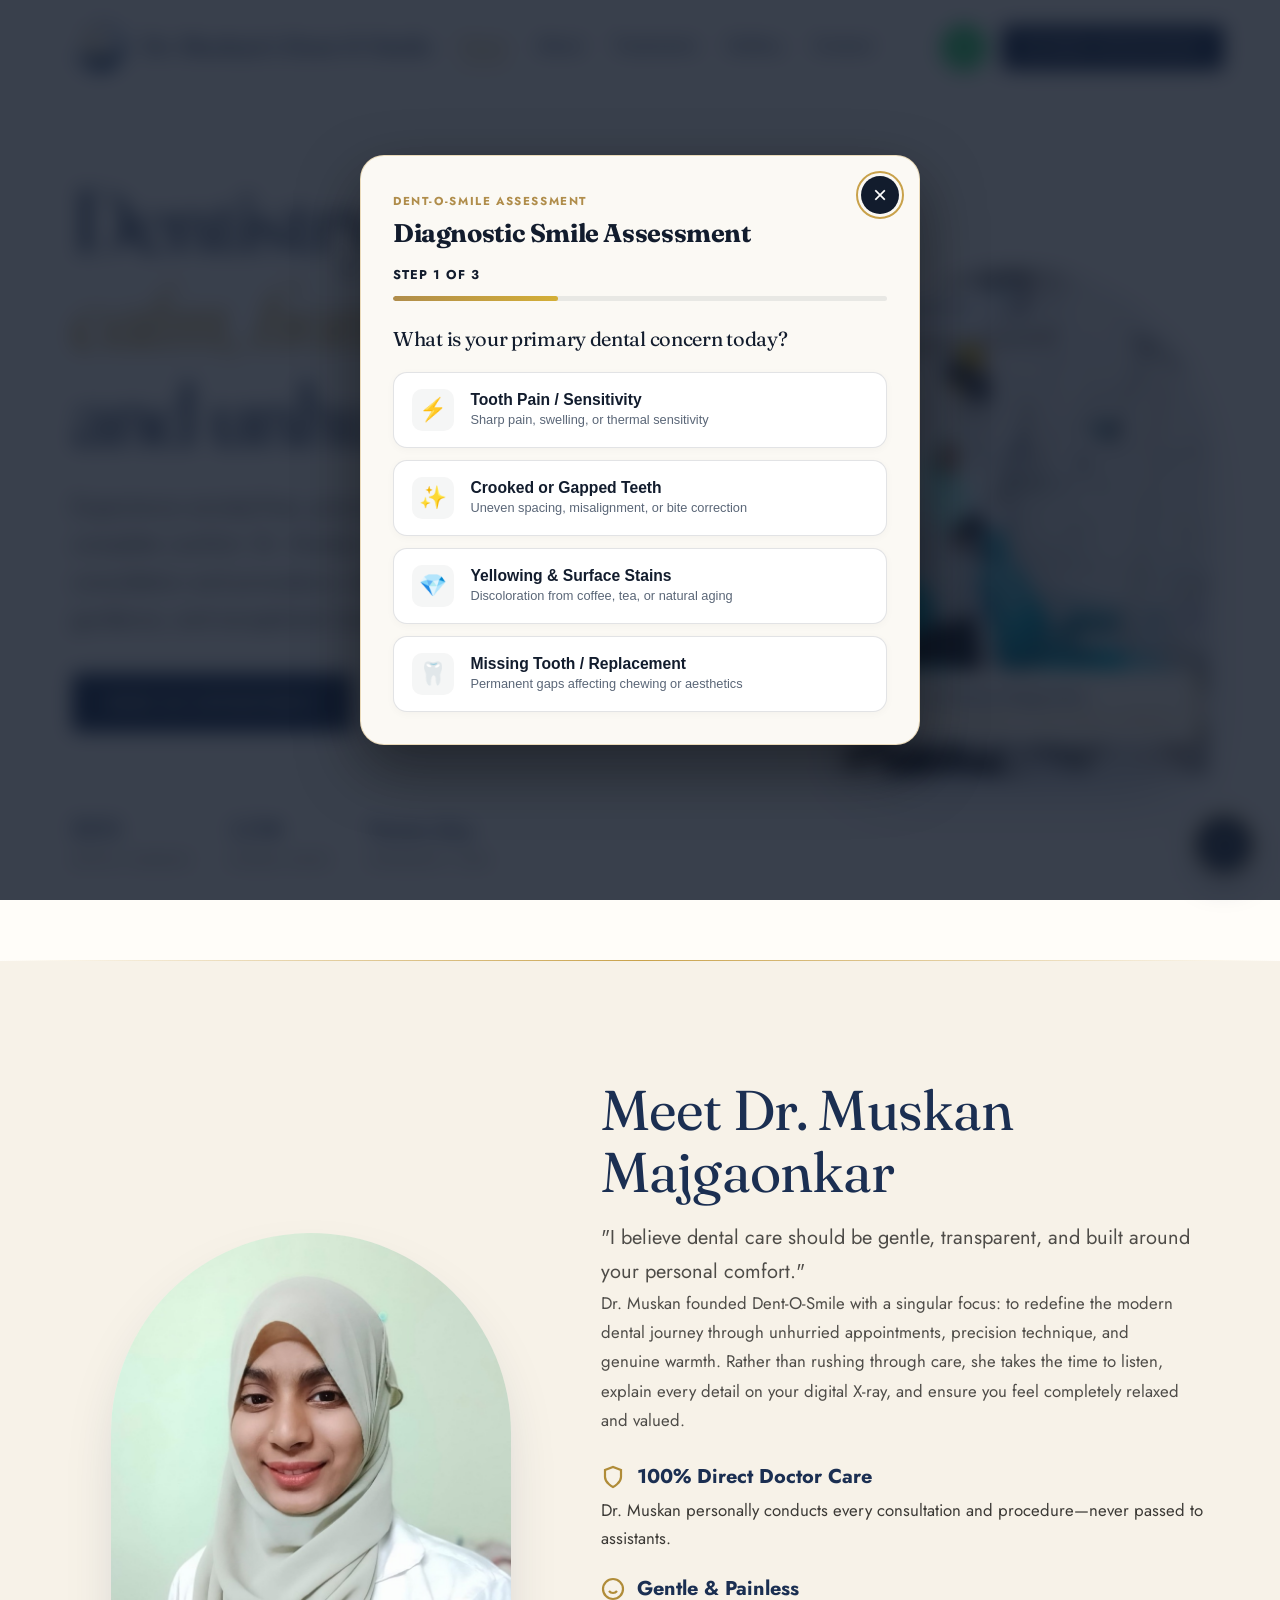
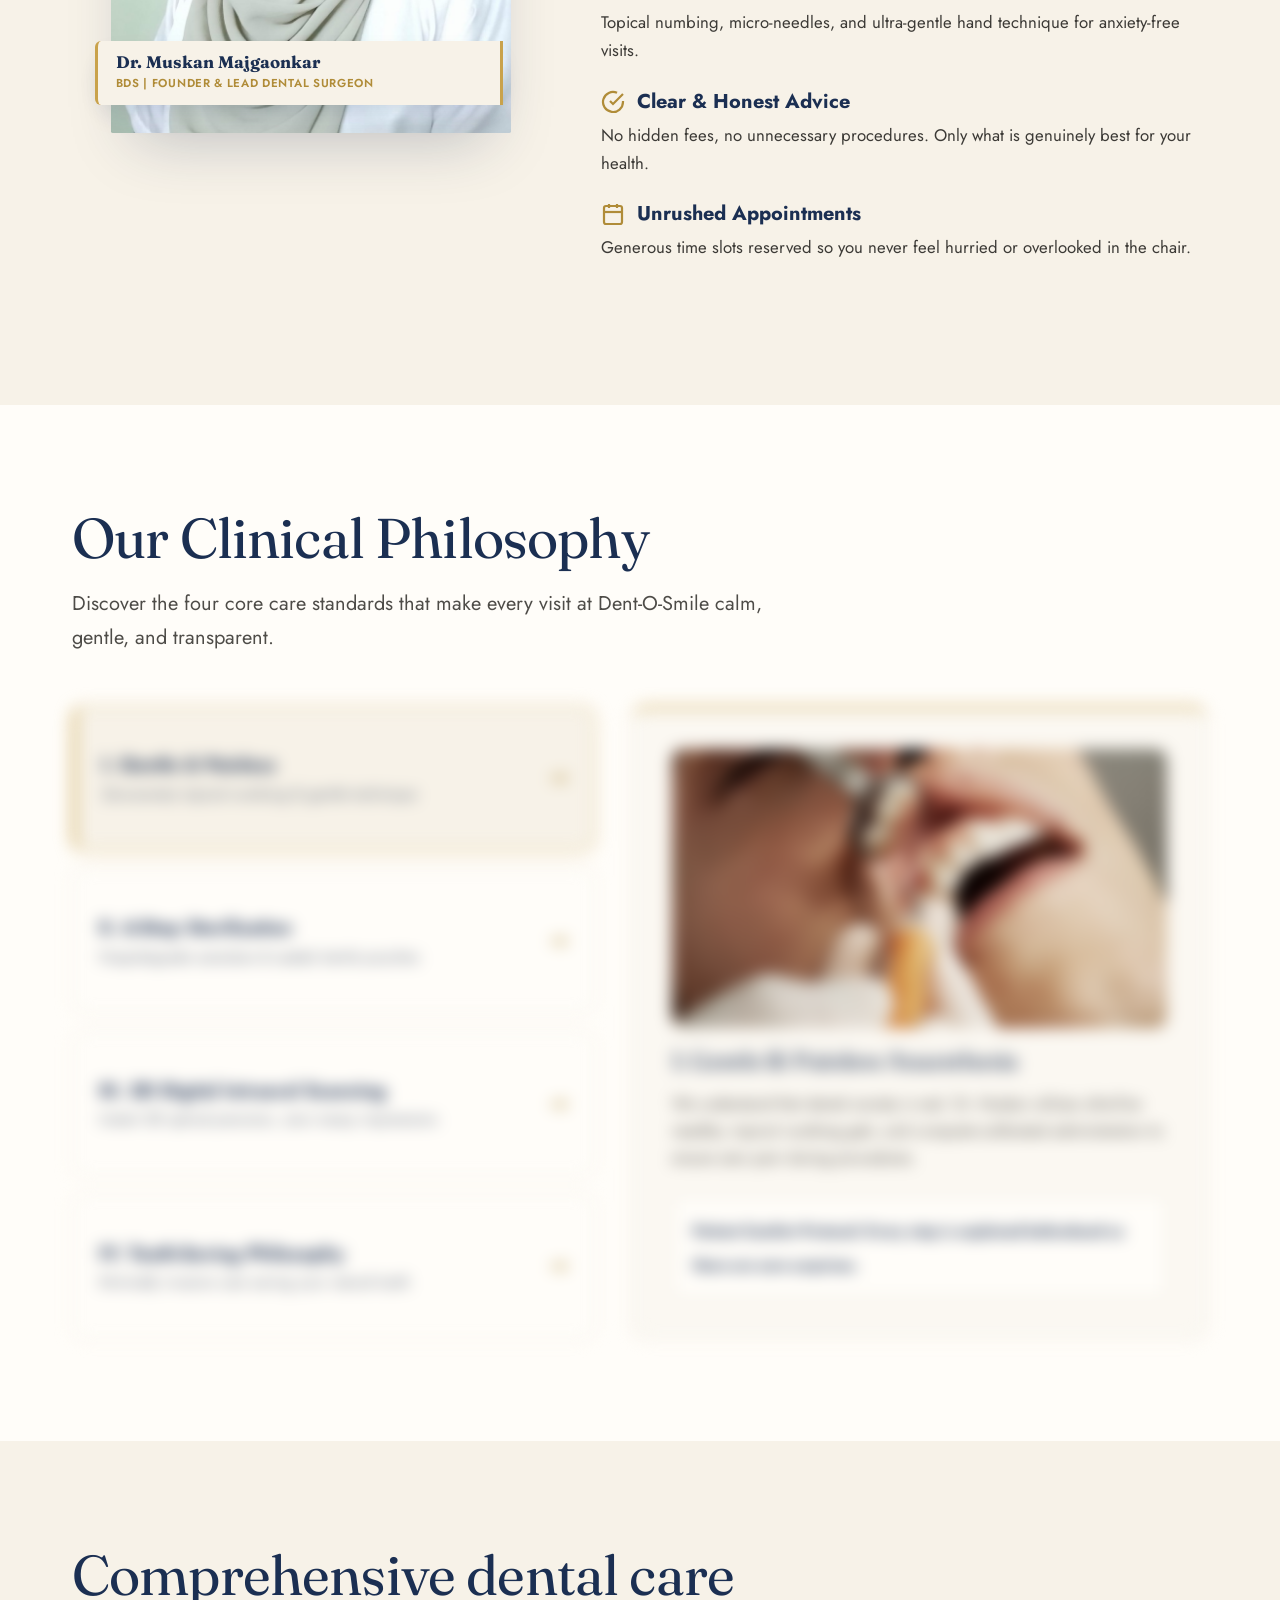
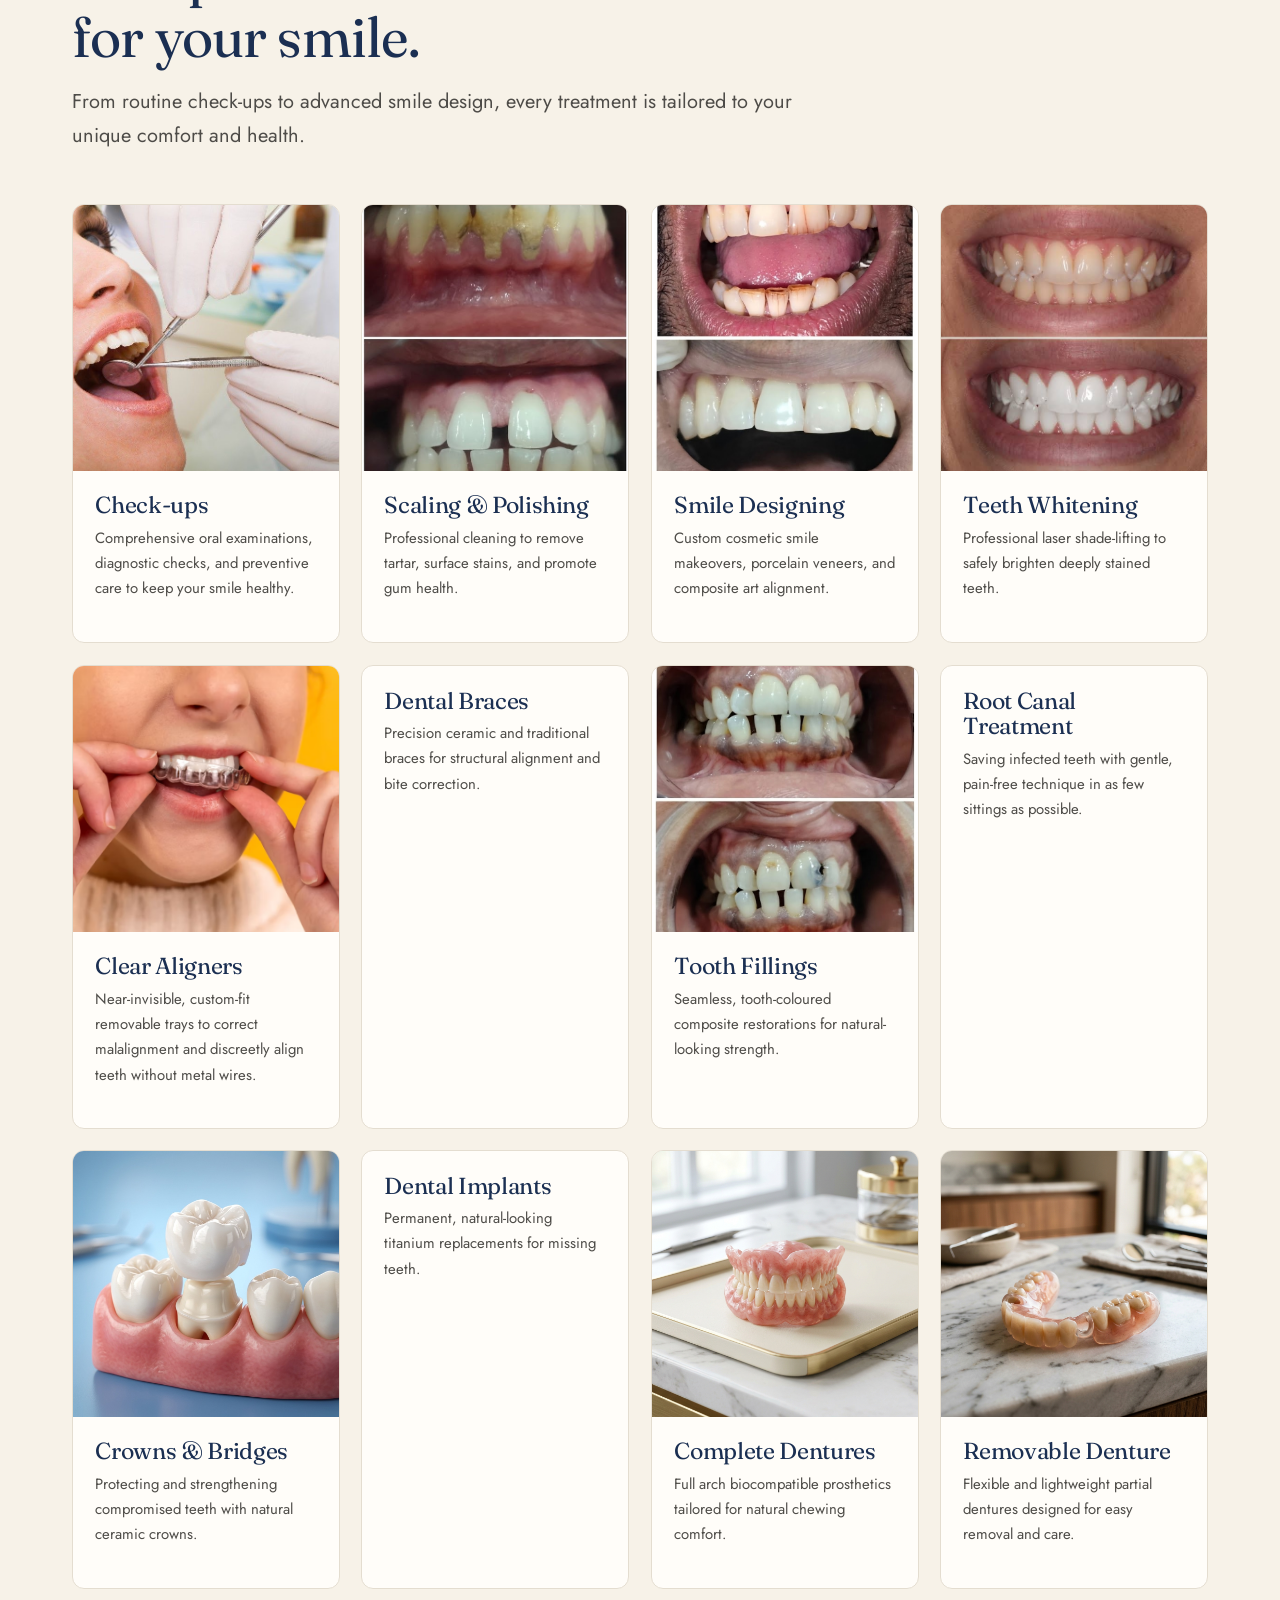
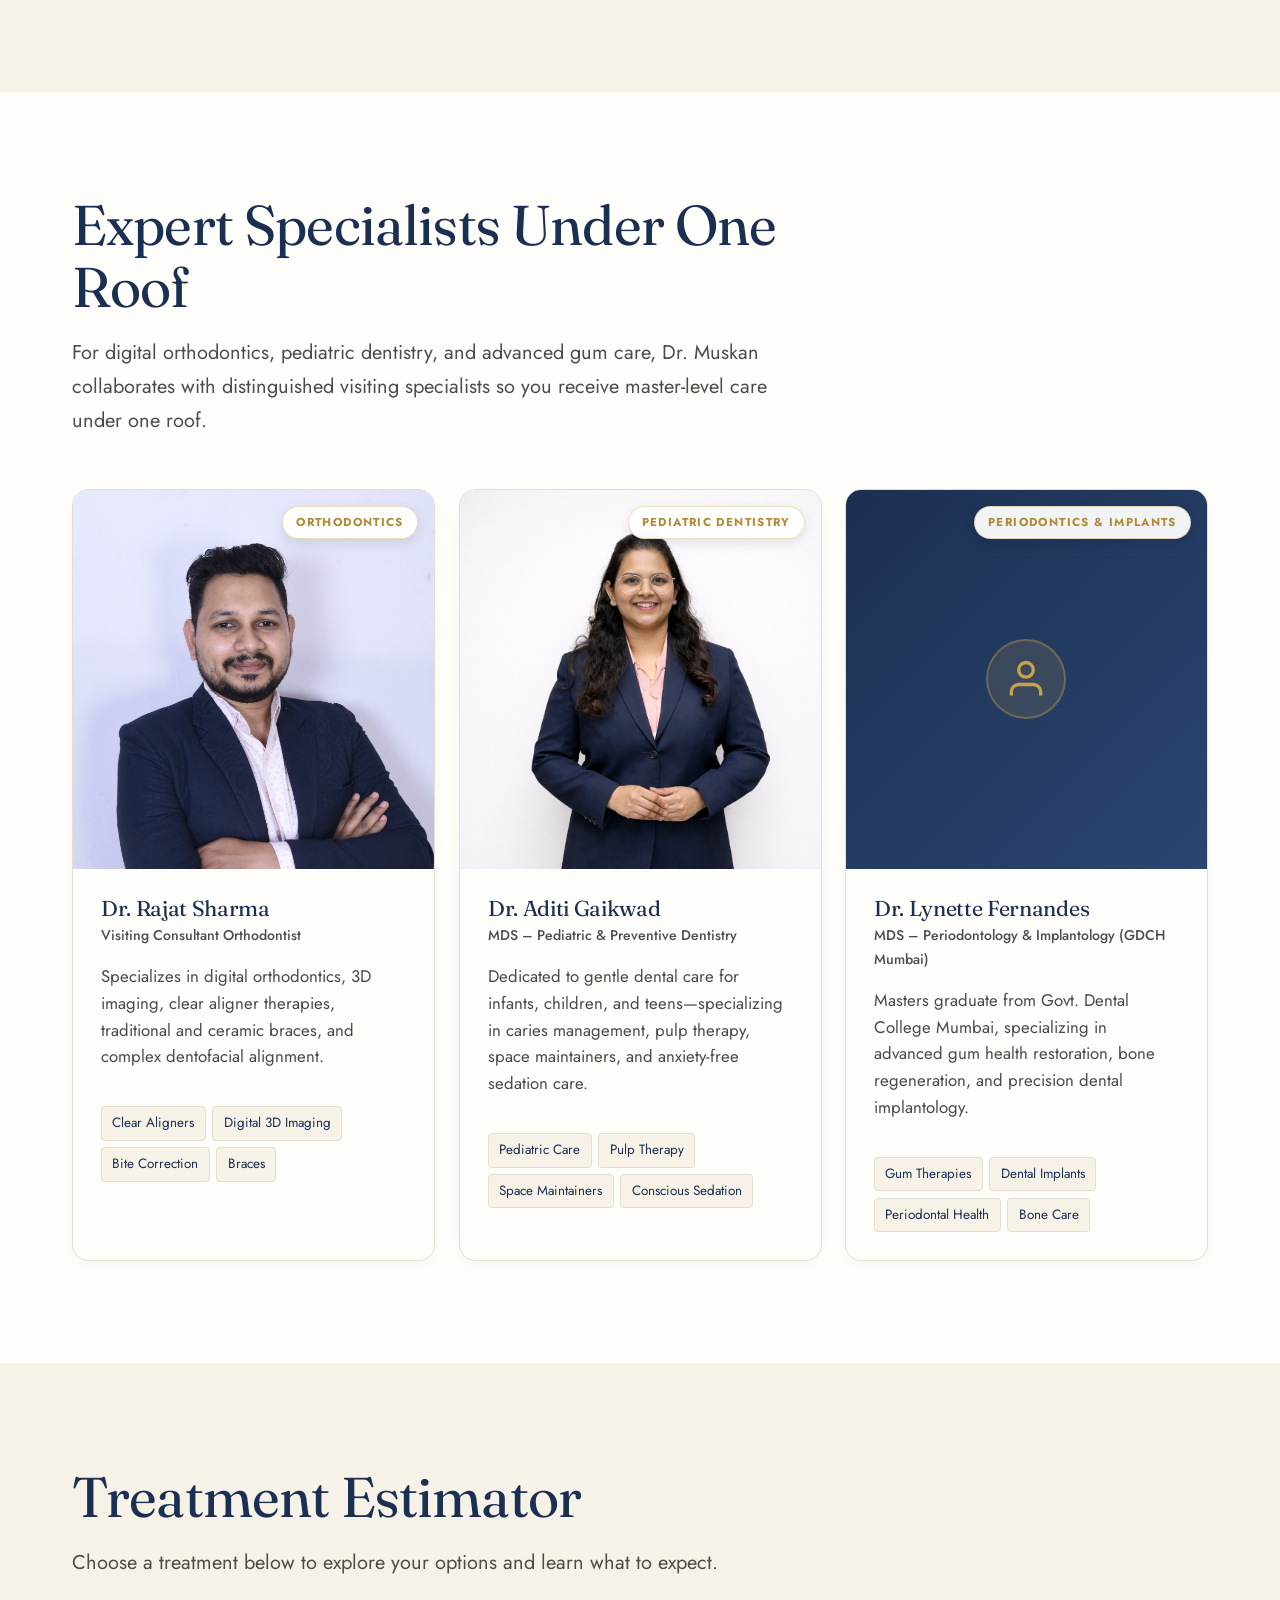
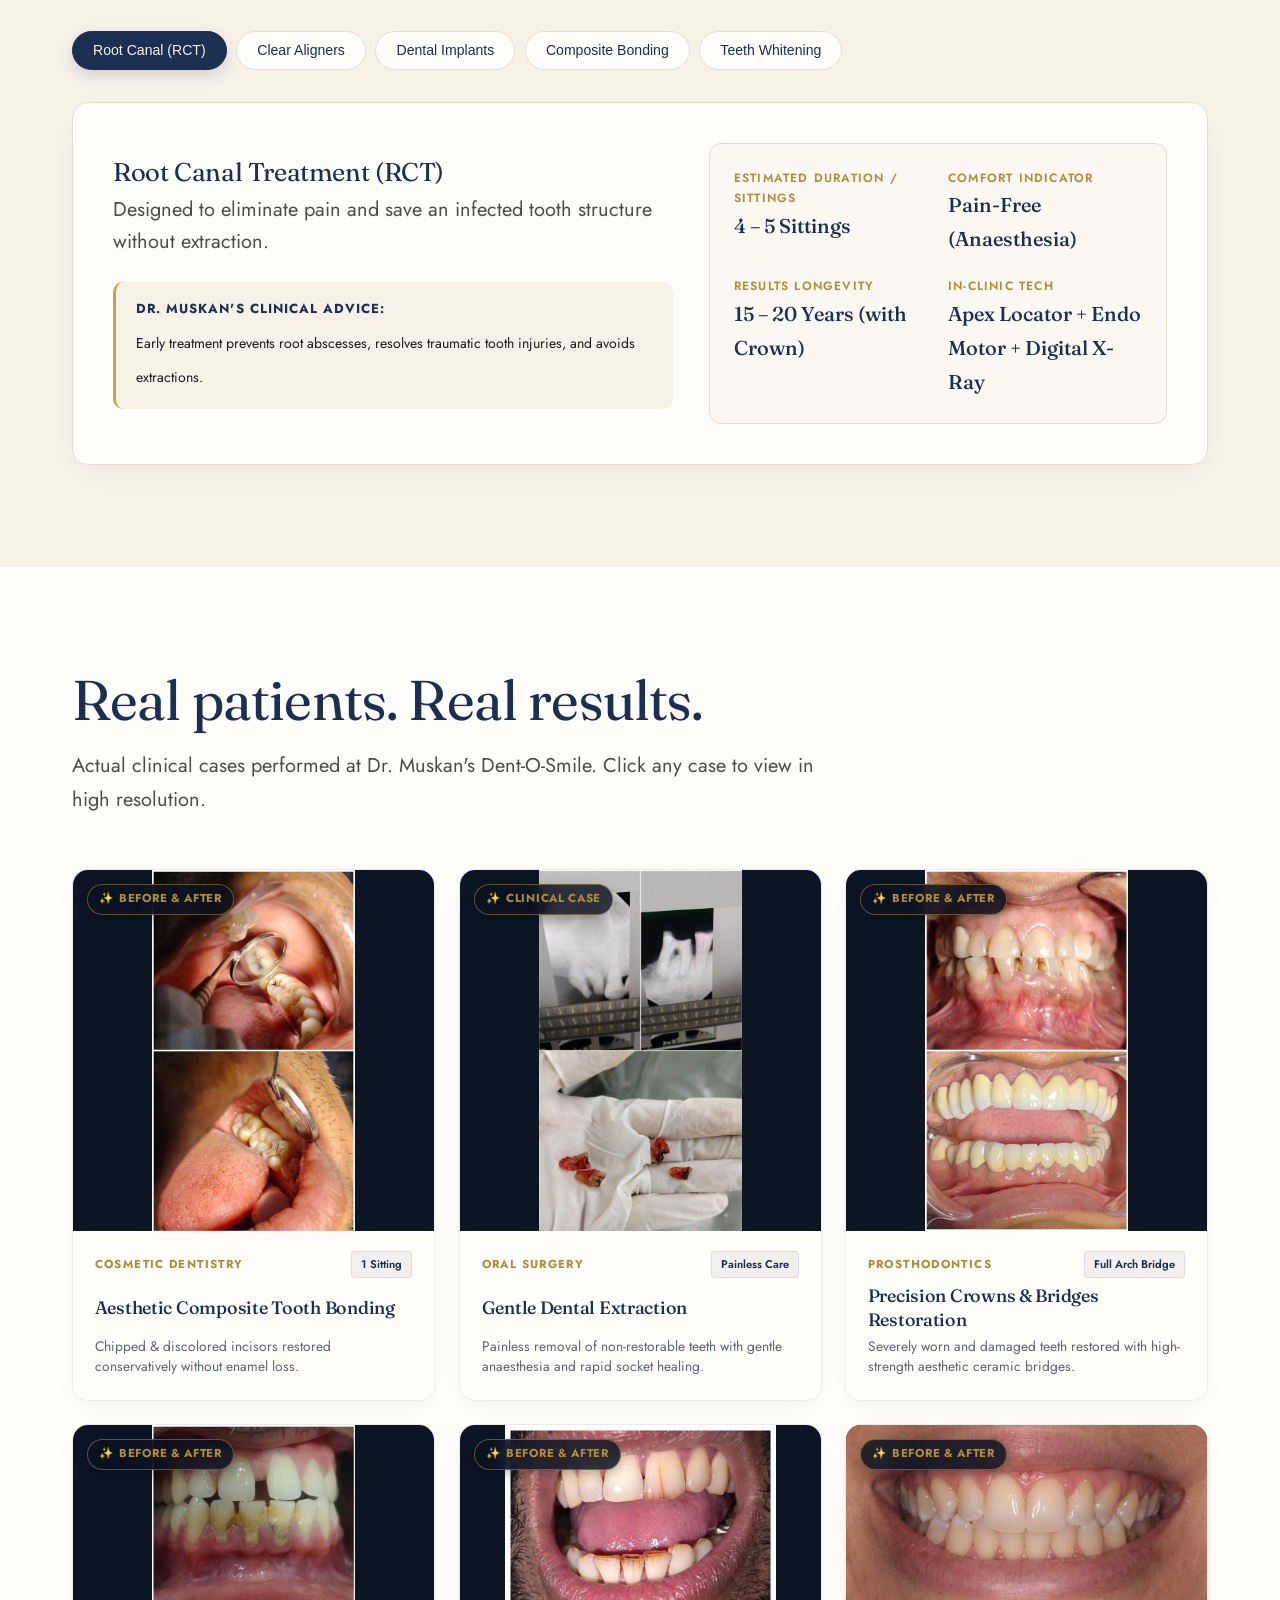
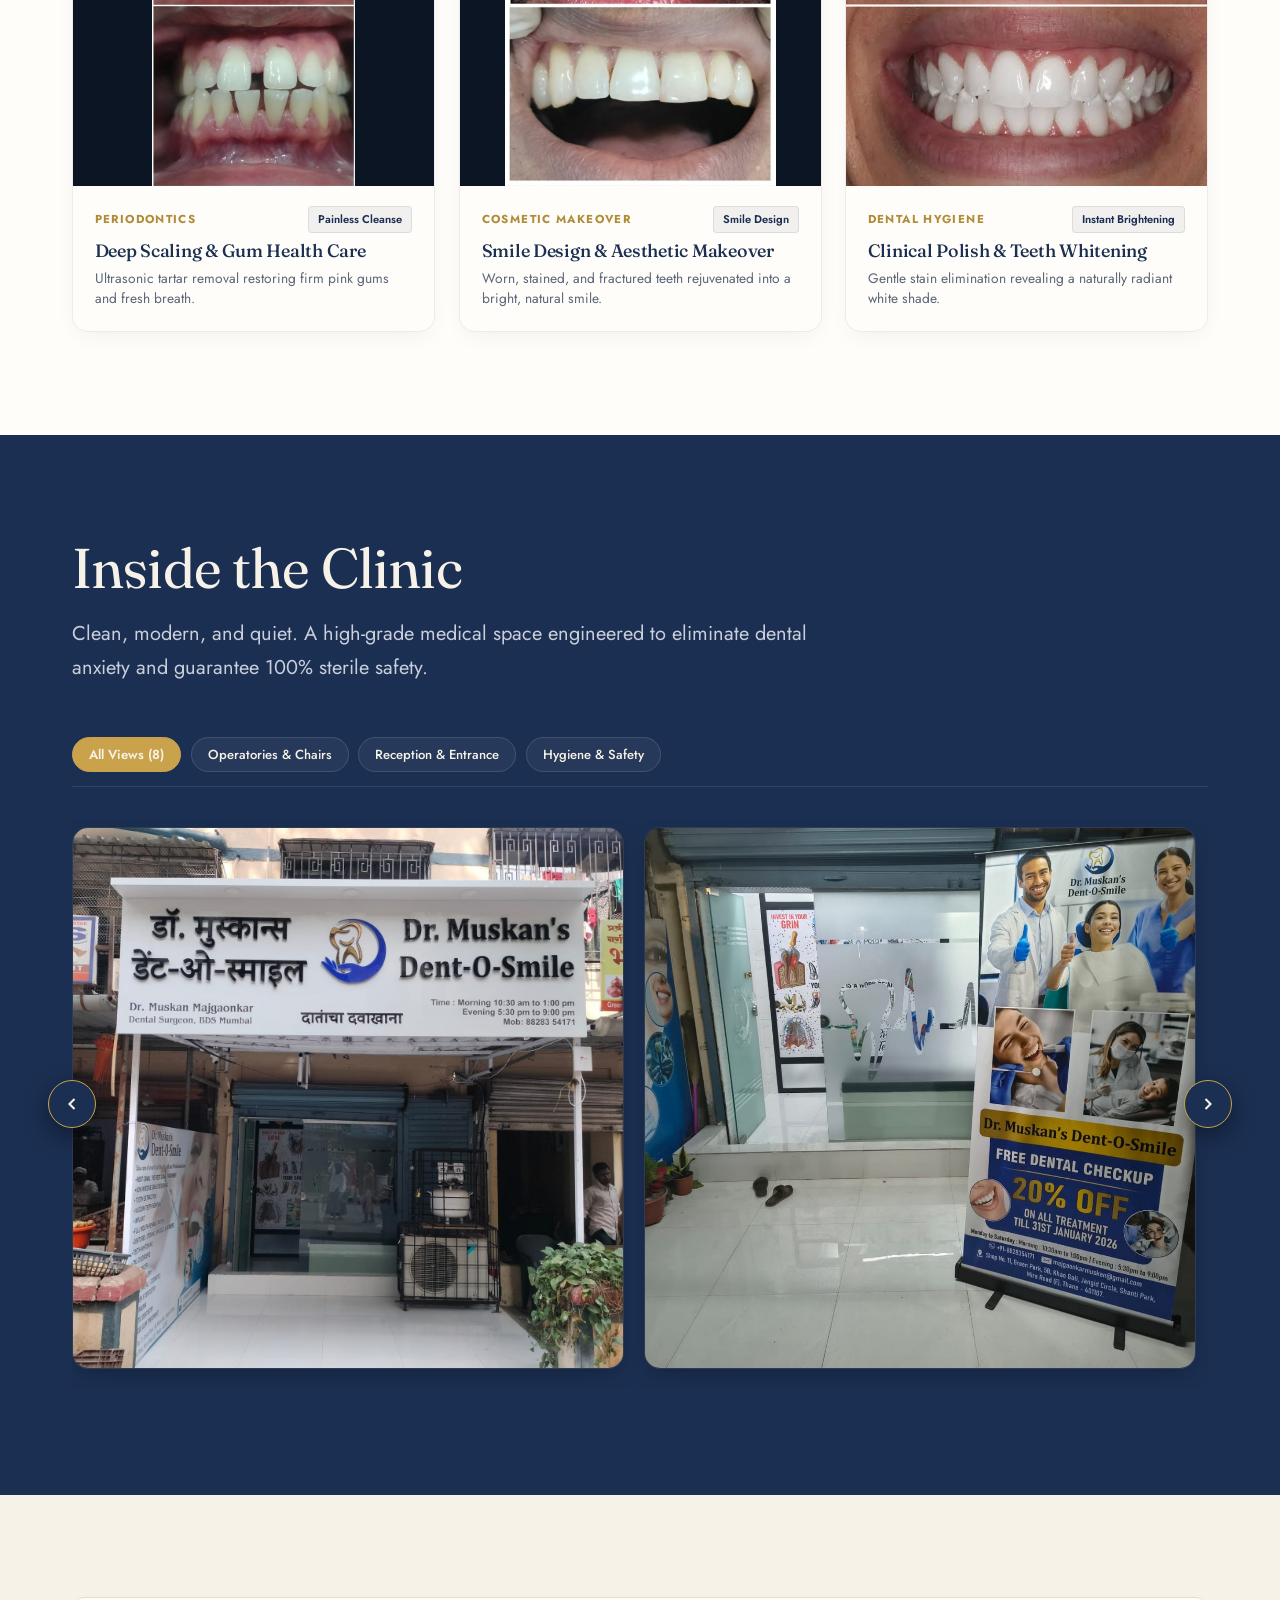
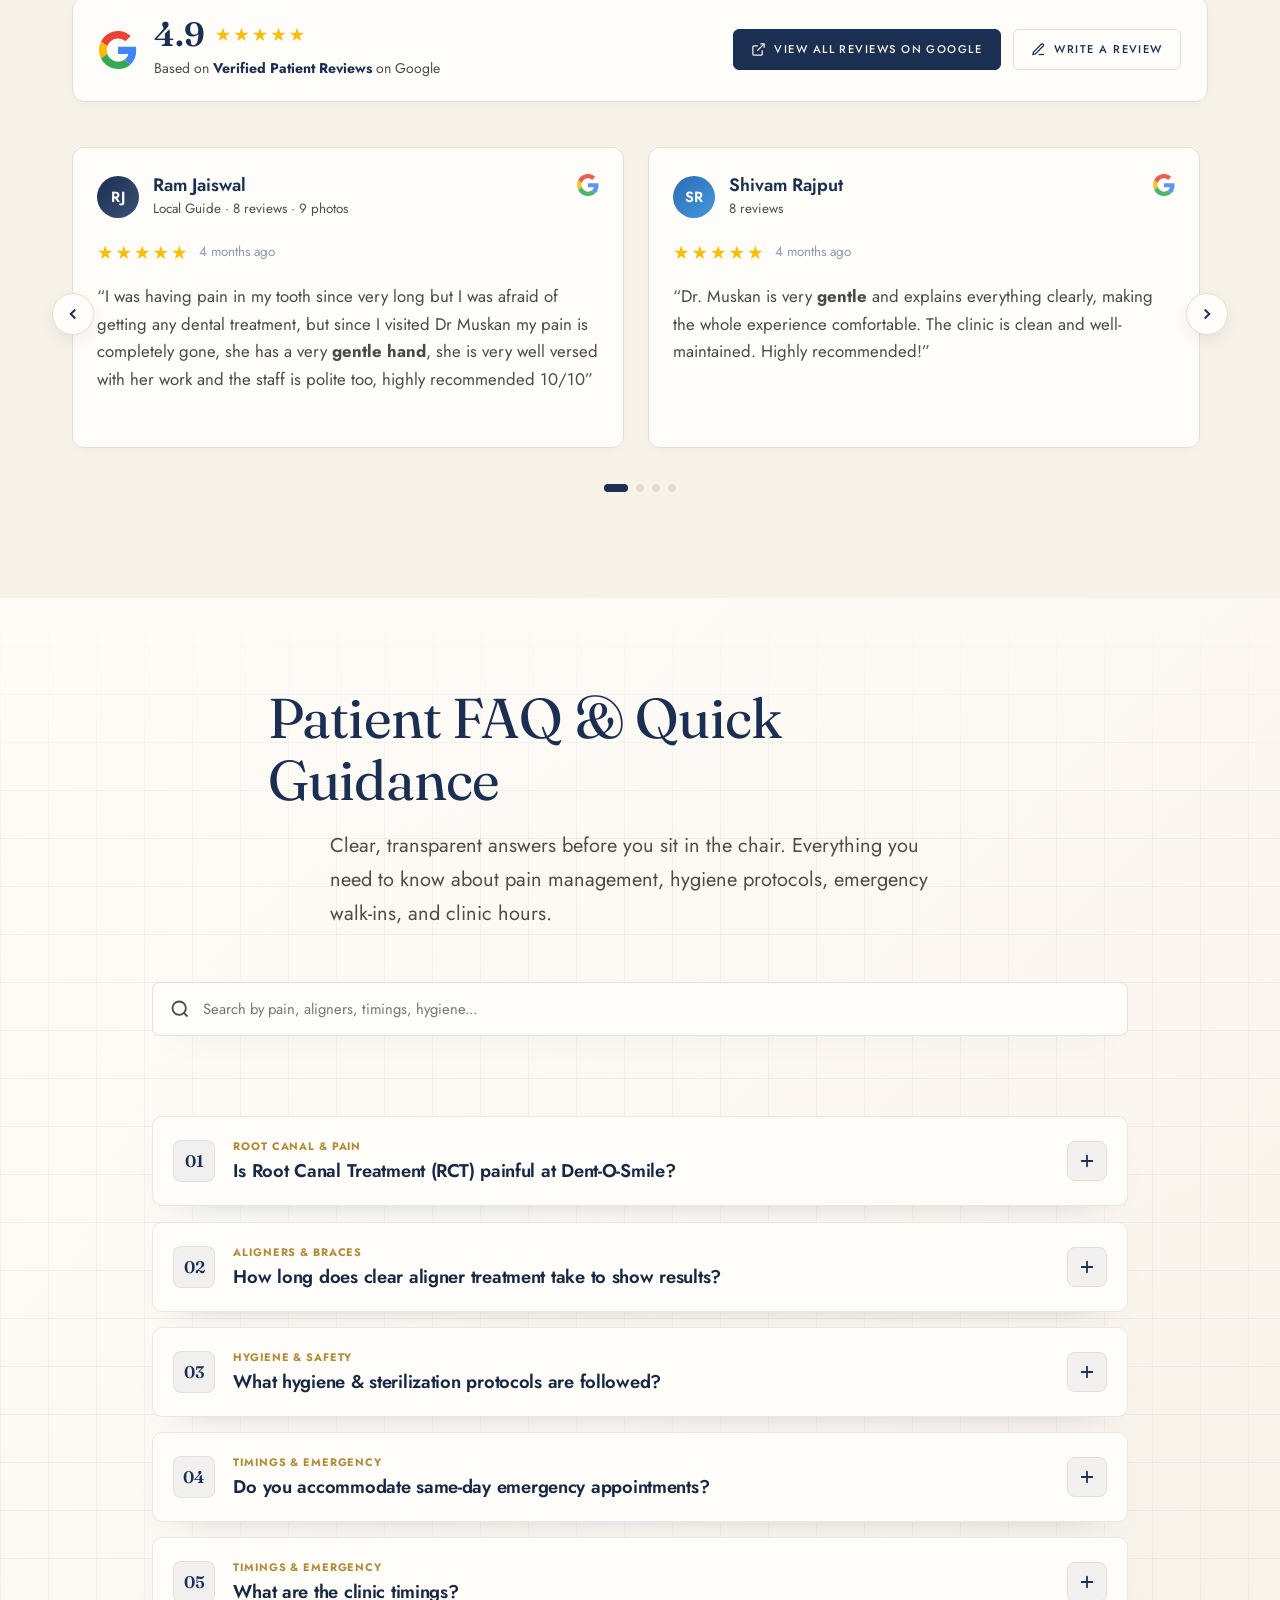
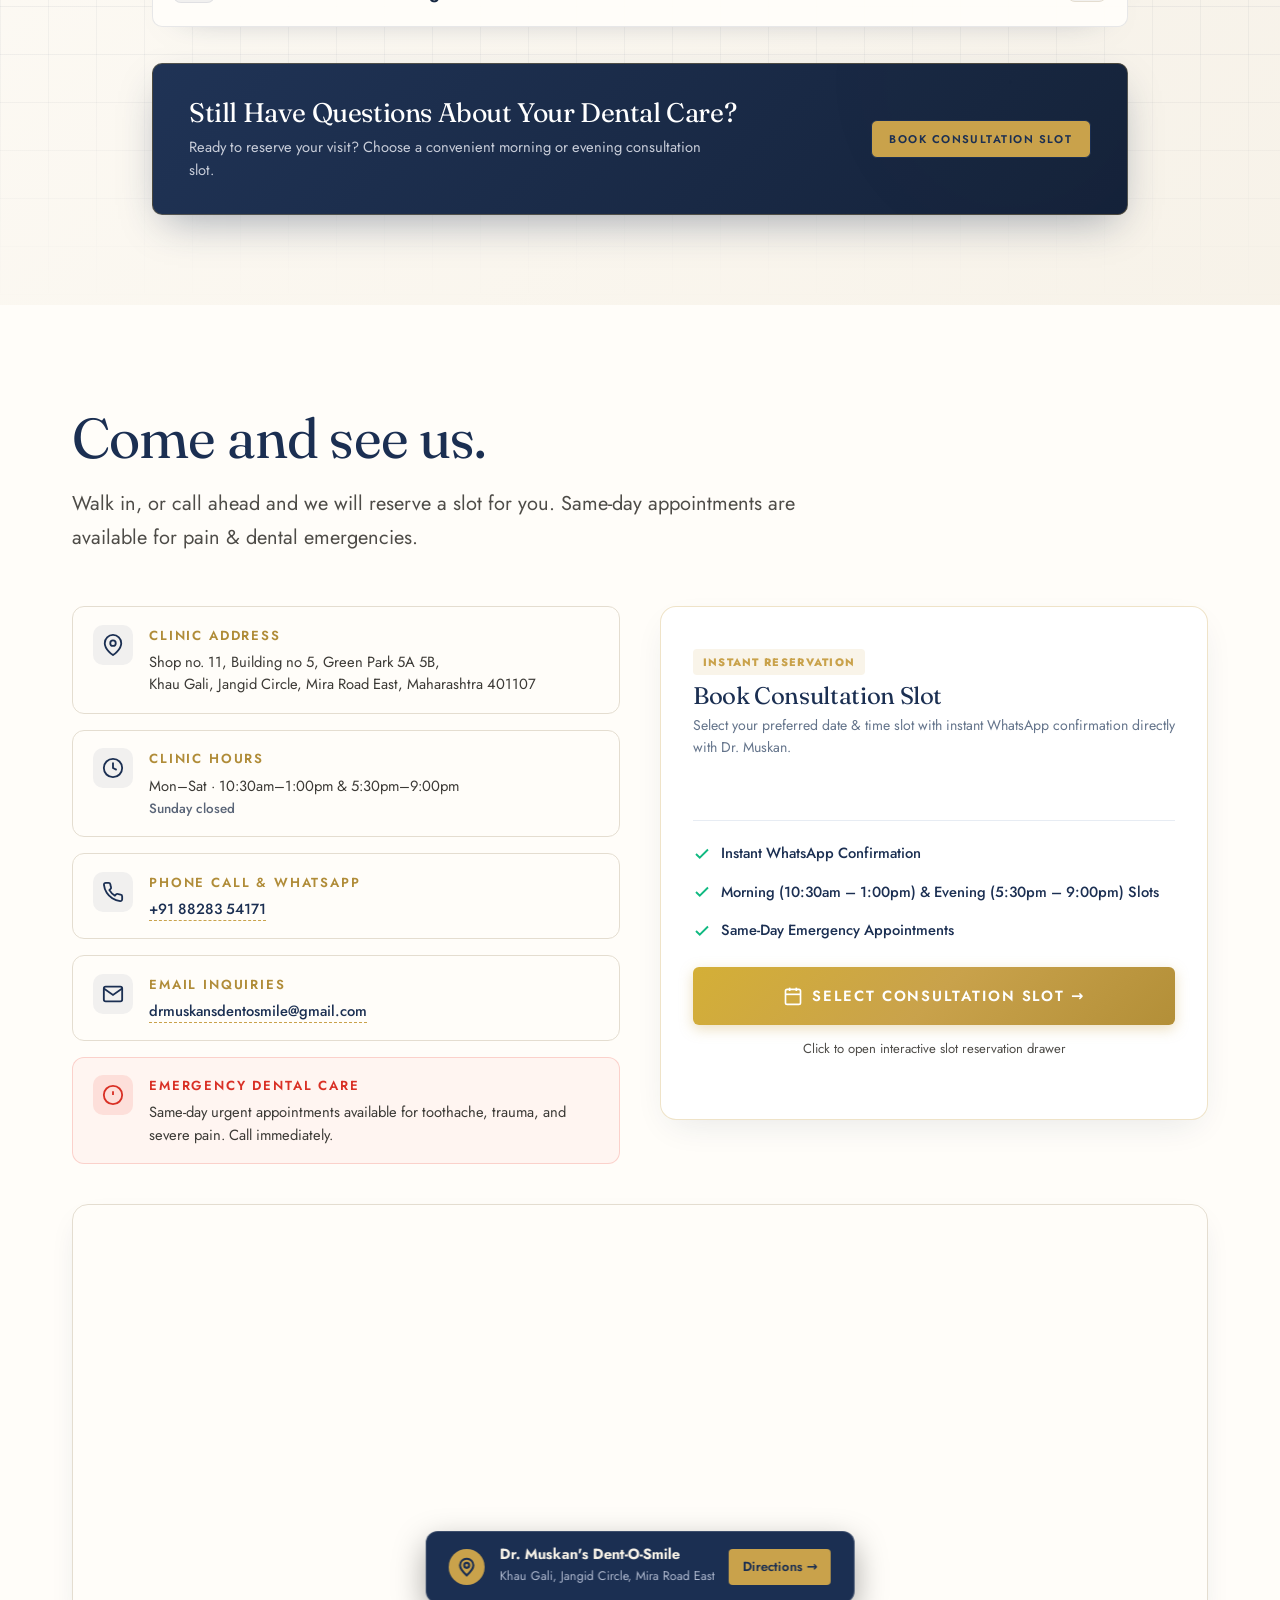
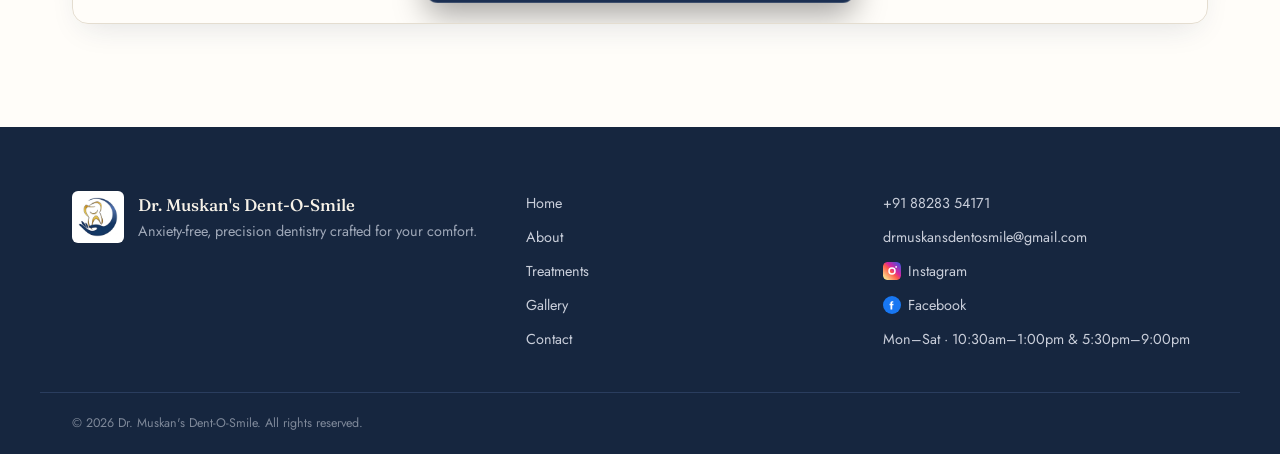
==== commit 21a97a72: "new changes" ====
--- a/index.html
+++ b/index.html
@@ -19,7 +19,7 @@
 <meta name="twitter:image" content="https://drmuskansdentosmile.com/assets/img/clinic-signage.jpg"/>
 <link rel="preconnect" href="https://fonts.googleapis.com"><link rel="preconnect" href="https://fonts.gstatic.com" crossorigin>
 <link href="https://fonts.googleapis.com/css2?family=Fraunces:opsz,wght@9..144,300;9..144,400;9..144,500;9..144,600&family=Jost:wght@300;400;500;600&display=swap" rel="stylesheet">
-<link rel="stylesheet" href="assets/css/site.css?v=22"/>
+<link rel="stylesheet" href="assets/css/site.css?v=30"/>
 <script type="application/ld+json">
 {
   "@context": "https://schema.org",
@@ -139,7 +139,7 @@
       <p class="lede reveal-up" style="--d:0.2s">Experience anxiety-free, precision dentistry crafted around your complete comfort. Dr. Muskan personally conducts every consultation and procedure—delivering gentle care, transparent guidance, and exceptional results.</p>
       <div class="hero-cta reveal-up" style="--d:0.3s">
         <button class="btn" data-open-slot-modal>Book an appointment</button>
-        <a class="btn btn-ghost" href="tel:+918828354171">88283 54171</a>
+        <a class="btn btn-ghost" href="tel:+918828354171">+91 88283 54171</a>
       </div>
       <ul class="hero-facts reveal-up" style="--d:0.45s">
         <li><b class="counter" data-target="BDS">BDS</b><span>Dental Surgeon</span></li>
@@ -156,7 +156,7 @@
         <span class="glass-badge-txt">100% Sterilized Clinic</span>
       </div>
 
-      <figcaption>Dr. Muskan Majgaonkar<em>BDS | Founder</em></figcaption>
+      <figcaption>Dr. Muskan Majgaonkar<em>BDS | Founder &amp; Lead Dental Surgeon</em></figcaption>
     </figure>
   </div>
   <div class="hero-rule"><span></span></div>
@@ -212,7 +212,7 @@
               <div class="dr-care-icon" style="flex-shrink: 0; display: inline-flex; align-items: center; justify-content: center; color: var(--gold-2);">
                 <svg width="24" height="24" viewBox="0 0 24 24" fill="none" stroke="currentColor" stroke-width="2.2"><circle cx="12" cy="12" r="10"/><path d="M8 14s1.5 2 4 2 4-2 4-2"/><line x1="9" y1="9" x2="9.01" y2="9"/><line x1="15" y1="9" x2="15.01" y2="9"/></svg>
               </div>
-              <h4 style="margin: 0; font-family: var(--sans); font-size: 1.25rem; font-weight: 700; color: var(--navy); line-height: 1.3;">Gentle &amp; Pain-Conscious</h4>
+              <h4 style="margin: 0; font-family: var(--sans); font-size: 1.25rem; font-weight: 700; color: var(--navy); line-height: 1.3;">Gentle &amp; Painless</h4>
             </div>
             <p style="margin: 0; color: #3C3A36; font-size: 1.05rem; line-height: 1.65;">Topical numbing, micro-needles, and ultra-gentle hand technique for anxiety-free visits.</p>
           </div>
@@ -252,21 +252,21 @@
     </header>
 
     <div class="pillars-grid reveal-blur">
-      <div class="pillars-nav" style="display: flex; flex-direction: column; gap: 0.9rem; height: 100%;">
+      <div class="pillars-nav" style="display: flex; flex-direction: column; gap: 1.15rem; height: 100%; justify-content: space-between;">
         <!-- Pillar 1 -->
-        <button class="pillar-tab" data-pillar="1" style="padding: 1.1rem 1.35rem; display: flex; align-items: center; justify-content: space-between; text-align: left;">
+        <button class="pillar-tab" data-pillar="1" style="padding: 1.45rem 1.65rem; display: flex; align-items: center; justify-content: space-between; text-align: left;">
           <div>
-            <strong class="pillar-tab-title" style="display: block; font-family: var(--sans); font-size: 1.05rem; font-weight: 700; color: var(--navy);">I. Gentle &amp; Pain-Conscious</strong>
-            <span style="display: block; font-size: 0.86rem; color: #5a6578; margin-top: 0.25rem;">Zero-anxiety topical numbing &amp; gentle technique</span>
-          </div>
-          <span class="pillar-arrow" style="color: var(--gold-2); font-size: 1.2rem; font-weight: 700; margin-left: 0.75rem; flex-shrink: 0;">&rarr;</span>
+            <strong class="pillar-tab-title" style="display: block; font-family: var(--sans); font-size: 1.18rem; font-weight: 700; color: var(--navy);">I. Gentle &amp; Painless</strong>
+            <span style="display: block; font-size: 0.94rem; color: #5a6578; margin-top: 0.35rem; line-height: 1.4;">Zero-anxiety topical numbing &amp; gentle technique</span>
+          </div>
+          <span class="pillar-arrow" style="color: var(--gold-2); font-size: 1.3rem; font-weight: 700; margin-left: 1rem; flex-shrink: 0;">&rarr;</span>
         </button>
         <div class="pillar-accordion-content" data-pillar-panel="1">
           <div class="pillar-acc-inner">
             <div class="pillar-img-box">
-              <img src="assets/img/clinical-examination.jpg" alt="Gentle &amp; Pain-Conscious Anaesthesia" loading="lazy" />
-            </div>
-            <h3 class="pillar-acc-title">I. Gentle &amp; Pain-Conscious Anaesthesia</h3>
+              <img src="assets/img/clinical-examination.jpg" alt="Gentle &amp; Painless Anaesthesia" loading="lazy" />
+            </div>
+            <h3 class="pillar-acc-title">I. Gentle &amp; Painless Anaesthesia</h3>
             <p class="pillar-acc-body">We understand that dental anxiety is real. Dr. Muskan utilizes ultra-fine needles, topical numbing gels, and computer-calibrated administration to ensure zero pain during procedures.</p>
             <div class="pillar-acc-highlight">
               <strong>Patient Comfort Protocol: Every step is explained beforehand so there are zero surprises.</strong>
@@ -275,12 +275,12 @@
         </div>
 
         <!-- Pillar 2 -->
-        <button class="pillar-tab" data-pillar="2" style="padding: 1.1rem 1.35rem; display: flex; align-items: center; justify-content: space-between; text-align: left;">
+        <button class="pillar-tab" data-pillar="2" style="padding: 1.45rem 1.65rem; display: flex; align-items: center; justify-content: space-between; text-align: left;">
           <div>
-            <strong class="pillar-tab-title" style="display: block; font-family: var(--sans); font-size: 1.05rem; font-weight: 700; color: var(--navy);">II. 6-Step Sterilization</strong>
-            <span style="display: block; font-size: 0.86rem; color: #5a6578; margin-top: 0.25rem;">Hospital-grade autoclave &amp; sealed sterile pouches</span>
-          </div>
-          <span class="pillar-arrow" style="color: var(--gold-2); font-size: 1.2rem; font-weight: 700; margin-left: 0.75rem; flex-shrink: 0;">&rarr;</span>
+            <strong class="pillar-tab-title" style="display: block; font-family: var(--sans); font-size: 1.18rem; font-weight: 700; color: var(--navy);">II. 6-Step Sterilization</strong>
+            <span style="display: block; font-size: 0.94rem; color: #5a6578; margin-top: 0.35rem; line-height: 1.4;">Hospital-grade autoclave &amp; sealed sterile pouches</span>
+          </div>
+          <span class="pillar-arrow" style="color: var(--gold-2); font-size: 1.3rem; font-weight: 700; margin-left: 1rem; flex-shrink: 0;">&rarr;</span>
         </button>
         <div class="pillar-accordion-content" data-pillar-panel="2">
           <div class="pillar-acc-inner">
@@ -288,7 +288,7 @@
               <img src="assets/img/pillar-sterilization-noface.png" alt="Hospital-Grade 6-Step Sterilization" loading="lazy" />
             </div>
             <h3 class="pillar-acc-title">II. Hospital-Grade 6-Step Sterilization</h3>
-            <p class="pillar-acc-body">Your health and safety are non-negotiable. Every instrument undergoes ultrasonic cleaning, enzymatic disinfectant bath, pouch sealing, and Class-B autoclave sterilization.</p>
+            <p class="pillar-acc-body">Your health and safety are non-negotiable. Every instrument undergoes an enzymatic disinfectant bath, pouch sealing, and Class-B autoclave sterilization.</p>
             <div class="pillar-acc-highlight">
               <strong>Zero Contamination Guarantee: Sealed sterile pouches are opened right in front of you.</strong>
             </div>
@@ -296,12 +296,12 @@
         </div>
 
         <!-- Pillar 3 -->
-        <button class="pillar-tab" data-pillar="3" style="padding: 1.1rem 1.35rem; display: flex; align-items: center; justify-content: space-between; text-align: left;">
+        <button class="pillar-tab" data-pillar="3" style="padding: 1.45rem 1.65rem; display: flex; align-items: center; justify-content: space-between; text-align: left;">
           <div>
-            <strong class="pillar-tab-title" style="display: block; font-family: var(--sans); font-size: 1.05rem; font-weight: 700; color: var(--navy);">III. 3D Digital Intraoral Scanning</strong>
-            <span style="display: block; font-size: 0.86rem; color: #5a6578; margin-top: 0.25rem;">Instant 3D optical precision, zero messy impressions</span>
-          </div>
-          <span class="pillar-arrow" style="color: var(--gold-2); font-size: 1.2rem; font-weight: 700; margin-left: 0.75rem; flex-shrink: 0;">&rarr;</span>
+            <strong class="pillar-tab-title" style="display: block; font-family: var(--sans); font-size: 1.18rem; font-weight: 700; color: var(--navy);">III. 3D Digital Intraoral Scanning</strong>
+            <span style="display: block; font-size: 0.94rem; color: #5a6578; margin-top: 0.35rem; line-height: 1.4;">Instant 3D optical precision, zero messy impressions</span>
+          </div>
+          <span class="pillar-arrow" style="color: var(--gold-2); font-size: 1.3rem; font-weight: 700; margin-left: 1rem; flex-shrink: 0;">&rarr;</span>
         </button>
         <div class="pillar-accordion-content" data-pillar-panel="3">
           <div class="pillar-acc-inner">
@@ -317,12 +317,12 @@
         </div>
 
         <!-- Pillar 4 -->
-        <button class="pillar-tab" data-pillar="4" style="padding: 1.1rem 1.35rem; display: flex; align-items: center; justify-content: space-between; text-align: left;">
+        <button class="pillar-tab" data-pillar="4" style="padding: 1.45rem 1.65rem; display: flex; align-items: center; justify-content: space-between; text-align: left;">
           <div>
-            <strong class="pillar-tab-title" style="display: block; font-family: var(--sans); font-size: 1.05rem; font-weight: 700; color: var(--navy);">IV. Tooth-Saving Philosophy</strong>
-            <span style="display: block; font-size: 0.86rem; color: #5a6578; margin-top: 0.25rem;">Minimally invasive care saving your natural tooth</span>
-          </div>
-          <span class="pillar-arrow" style="color: var(--gold-2); font-size: 1.2rem; font-weight: 700; margin-left: 0.75rem; flex-shrink: 0;">&rarr;</span>
+            <strong class="pillar-tab-title" style="display: block; font-family: var(--sans); font-size: 1.18rem; font-weight: 700; color: var(--navy);">IV. Tooth-Saving Philosophy</strong>
+            <span style="display: block; font-size: 0.94rem; color: #5a6578; margin-top: 0.35rem; line-height: 1.4;">Minimally invasive care saving your natural tooth</span>
+          </div>
+          <span class="pillar-arrow" style="color: var(--gold-2); font-size: 1.3rem; font-weight: 700; margin-left: 1rem; flex-shrink: 0;">&rarr;</span>
         </button>
         <div class="pillar-accordion-content" data-pillar-panel="4">
           <div class="pillar-acc-inner">
@@ -336,23 +336,13 @@
             </div>
           </div>
         </div>
-
-        <div class="pillar-nav-assurance" style="margin-top: 0.35rem; background: var(--paper); border: 1px solid rgba(201, 162, 75, 0.4); border-left: 4px solid var(--gold-2); padding: 1.1rem 1.25rem; border-radius: 12px; display: flex; align-items: center; gap: 1rem; box-shadow: 0 4px 16px rgba(0,0,0,0.04);">
-          <div class="pillar-assurance-icon" style="width: 40px; height: 40px; border-radius: 50%; background: var(--navy); color: var(--gold-2); display: flex; align-items: center; justify-content: center; flex-shrink: 0;" aria-hidden="true">
-            <svg width="20" height="20" viewBox="0 0 24 24" fill="none" stroke="currentColor" stroke-width="2"><path d="M12 22s8-4 8-10V5l-8-3-8 3v7c0 6 8 10 8 10z"/></svg>
-          </div>
-          <div>
-            <strong style="display: block; font-family: var(--sans); font-size: 0.98rem; font-weight: 700; color: var(--navy);">Direct Doctor Care</strong>
-            <span style="font-size: 0.84rem; color: #5a6578; line-height: 1.4; display: block;">Every procedure is personally planned and conducted by Dr. Muskan.</span>
-          </div>
-        </div>
       </div>
 
       <div class="pillar-card-display">
         <div class="pillar-img-box" style="margin-bottom:1.25rem; border-radius:12px; overflow:hidden; aspect-ratio:16/9; background:var(--navy-2);">
           <img id="pillarImg" src="assets/img/clinical-examination.jpg" alt="Clinical Examination & Care" style="width:100%; height:100%; object-fit:cover; display:block;" />
         </div>
-        <h3 id="pillarTitle" style="font-family:var(--serif); font-size:1.5rem; color:var(--navy); margin-bottom:1rem;">I. Gentle &amp; Pain-Conscious Anaesthesia</h3>
+        <h3 id="pillarTitle" style="font-family:var(--serif); font-size:1.5rem; color:var(--navy); margin-bottom:1rem;">I. Gentle &amp; Painless Anaesthesia</h3>
         <p id="pillarBody" style="color:var(--muted); line-height:1.7; font-size:1rem; margin-bottom:1.5rem;">We understand that dental anxiety is real. Dr. Muskan utilizes ultra-fine needles, topical numbing gels, and computer-calibrated administration to ensure zero pain during procedures.</p>
         <div style="background:var(--paper); padding:1rem 1.25rem; border-radius:10px; border:1px solid var(--line);">
           <strong id="pillarHighlight" style="color:var(--navy); font-size:0.9rem;">Patient Comfort Protocol: Every step is explained beforehand so there are zero surprises.</strong>
@@ -374,32 +364,38 @@
     </header>
     <div class="svc stagger-parent">
       <article class="svc-card stagger-child">
-        <div class="svc-body"><h3>Cleaning &amp; Check-ups</h3><p>Comprehensive oral examinations, scaling, and preventive care to keep your smile healthy.</p></div>
+        <div class="svc-img-wrap"><img src="assets/img/service-checkup.jpg" alt="Dental check-up and oral examination" width="600" height="600" loading="lazy"/></div>
+        <div class="svc-body"><h3>Check-ups</h3><p>Comprehensive oral examinations, diagnostic checks, and preventive care to keep your smile healthy.</p></div>
       </article>
       <article class="svc-card stagger-child">
+        <div class="svc-img-wrap"><img src="assets/img/service-scaling.jpg" alt="Scaling and polishing ultrasonic teeth cleaning" width="600" height="600" loading="lazy"/></div>
         <div class="svc-body"><h3>Scaling &amp; Polishing</h3><p>Professional cleaning to remove tartar, surface stains, and promote gum health.</p></div>
       </article>
       <article class="svc-card stagger-child">
+        <div class="svc-img-wrap"><img src="assets/img/service-smile-designing.png" alt="Smile Designing and aesthetic transformation" width="600" height="600" loading="lazy"/></div>
         <div class="svc-body"><h3>Smile Designing</h3><p>Custom cosmetic smile makeovers, porcelain veneers, and composite art alignment.</p></div>
       </article>
       <article class="svc-card stagger-child">
+        <div class="svc-img-wrap"><img src="assets/img/service-teeth-whitening.png" alt="Teeth whitening shade-lifting treatment" width="600" height="600" loading="lazy"/></div>
         <div class="svc-body"><h3>Teeth Whitening</h3><p>Professional laser shade-lifting to safely brighten deeply stained teeth.</p></div>
       </article>
       <article class="svc-card stagger-child">
         <div class="svc-img-wrap"><img src="assets/img/clear-aligners-treatment.jpg" alt="Clear aligners treatment" width="600" height="600" loading="lazy"/></div>
-        <div class="svc-body"><h3>Clear Aligners</h3><p>Near-invisible, custom-fit removable trays to discreetly align your teeth without metal wires.</p></div>
+        <div class="svc-body"><h3>Clear Aligners</h3><p>Near-invisible, custom-fit removable trays to correct malalignment and discreetly align teeth without metal wires.</p></div>
       </article>
       <article class="svc-card stagger-child">
         <div class="svc-body"><h3>Dental Braces</h3><p>Precision ceramic and traditional braces for structural alignment and bite correction.</p></div>
       </article>
       <article class="svc-card stagger-child">
+        <div class="svc-img-wrap"><img src="assets/img/service-fillings.jpg" alt="Tooth fillings and cavity restoration" width="600" height="600" loading="lazy"/></div>
         <div class="svc-body"><h3>Tooth Fillings</h3><p>Seamless, tooth-coloured composite restorations for natural-looking strength.</p></div>
       </article>
       <article class="svc-card stagger-child">
-        <div class="svc-body"><h3>Root Canal</h3><p>Saving infected teeth with gentle, pain-free technique in as few sittings as possible.</p></div>
+        <div class="svc-body"><h3>Root Canal Treatment</h3><p>Saving infected teeth with gentle, pain-free technique in as few sittings as possible.</p></div>
       </article>
       <article class="svc-card stagger-child">
-        <div class="svc-body"><h3>Crowns &amp; Caps</h3><p>Protecting and strengthening compromised teeth with natural ceramic crowns.</p></div>
+        <div class="svc-img-wrap"><img src="assets/img/service-crowns-bridges.png" alt="Dental crowns and bridges" width="600" height="600" loading="lazy"/></div>
+        <div class="svc-body"><h3>Crowns &amp; Bridges</h3><p>Protecting and strengthening compromised teeth with natural ceramic crowns.</p></div>
       </article>
       <article class="svc-card stagger-child">
         <div class="svc-body"><h3>Dental Implants</h3><p>Permanent, natural-looking titanium replacements for missing teeth.</p></div>
@@ -422,52 +418,69 @@
   <div class="wrap">
     <header class="sec-head reveal-up">
       <h2 class="h2">Expert Specialists Under One Roof</h2>
-      <p class="sec-sub">For complex aligner treatments and surgical implants, Dr. Muskan collaborates with experienced visiting specialists so you receive master-level care without leaving the clinic.</p>
+      <p class="sec-sub">For digital orthodontics, pediatric dentistry, and advanced gum care, Dr. Muskan collaborates with distinguished visiting specialists so you receive master-level care under one roof.</p>
+      <div class="mobile-swipe-hint reveal-up">
+        <span>Swipe specialists &rarr;</span>
+      </div>
     </header>
 
     <div class="spec-grid stagger-parent">
-      <!-- Specialist 1: Dr. Muskan -->
+      <!-- Specialist 1: Dr. Rajat Sharma -->
       <article class="spec-card stagger-child">
-        <div class="spec-top">
-          <span class="spec-badge">Lead Specialist</span>
-        </div>
-        <h3 class="spec-name">Dr. Muskan Majgaonkar</h3>
-        <p class="spec-role">Lead Dental Surgeon &amp; Founder (BDS)</p>
-        <p class="spec-desc">Specializes in anxiety-free root canals, custom smile designing, aesthetic tooth restorations, and gentle family care.</p>
-        <div class="spec-tags">
-          <span>Smile Design</span>
-          <span>Pain-Conscious RCT</span>
-          <span>Aesthetic Care</span>
+        <div class="spec-img-wrap">
+          <img src="assets/img/dr-rajat-sharma.jpg" alt="Dr. Rajat Sharma - Visiting Consultant Orthodontist" width="600" height="650" class="spec-cover-img" loading="lazy"/>
+          <span class="spec-badge">Orthodontics</span>
+        </div>
+        <div class="spec-body-content">
+          <h3 class="spec-name">Dr. Rajat Sharma</h3>
+          <p class="spec-role">Visiting Consultant Orthodontist</p>
+          <p class="spec-desc">Specializes in digital orthodontics, 3D imaging, clear aligner therapies, traditional and ceramic braces, and complex dentofacial alignment.</p>
+          <div class="spec-tags">
+            <span>Clear Aligners</span>
+            <span>Digital 3D Imaging</span>
+            <span>Bite Correction</span>
+            <span>Braces</span>
+          </div>
         </div>
       </article>
 
-      <!-- Specialist 2: Dr. Rajat Sharma -->
+      <!-- Specialist 2: Dr. Aditi Gaikwad -->
       <article class="spec-card stagger-child">
-        <div class="spec-top">
-          <span class="spec-badge">Orthodontics</span>
-        </div>
-        <h3 class="spec-name">Dr. Rajat Sharma</h3>
-        <p class="spec-role">Visiting Consultant Orthodontist</p>
-        <p class="spec-desc">Specializes in teeth alignment, traditional braces, ceramic braces, and clear aligner therapies for teenagers and adults.</p>
-        <div class="spec-tags">
-          <span>Invisalign &amp; Aligners</span>
-          <span>Bite Correction</span>
-          <span>Smile Alignment</span>
+        <div class="spec-img-wrap">
+          <img src="assets/img/dr-aditi-gaikwad.jpg" alt="Dr. Aditi Gaikwad - Pediatric Dentist" width="600" height="650" class="spec-cover-img" loading="lazy"/>
+          <span class="spec-badge">Pediatric Dentistry</span>
+        </div>
+        <div class="spec-body-content">
+          <h3 class="spec-name">Dr. Aditi Gaikwad</h3>
+          <p class="spec-role">MDS – Pediatric &amp; Preventive Dentistry</p>
+          <p class="spec-desc">Dedicated to gentle dental care for infants, children, and teens—specializing in caries management, pulp therapy, space maintainers, and anxiety-free sedation care.</p>
+          <div class="spec-tags">
+            <span>Pediatric Care</span>
+            <span>Pulp Therapy</span>
+            <span>Space Maintainers</span>
+            <span>Conscious Sedation</span>
+          </div>
         </div>
       </article>
 
-      <!-- Specialist 3: Dr. Rohit -->
+      <!-- Specialist 3: Dr. Lynette Fernandes -->
       <article class="spec-card stagger-child">
-        <div class="spec-top">
-          <span class="spec-badge">Implantology</span>
-        </div>
-        <h3 class="spec-name">Dr. Rohit</h3>
-        <p class="spec-role">Visiting Consultant Implantologist</p>
-        <p class="spec-desc">Specializes in precision titanium dental implants, bone augmentation, and complex surgical tooth restorations.</p>
-        <div class="spec-tags">
-          <span>Dental Implants</span>
-          <span>Wisdom Tooth Surgery</span>
-          <span>Full Mouth Care</span>
+        <div class="spec-img-wrap spec-img-placeholder">
+          <div class="spec-ph-icon" aria-hidden="true">
+            <svg width="44" height="44" viewBox="0 0 24 24" fill="none" stroke="currentColor" stroke-width="1.8"><path d="M20 21v-2a4 4 0 0 0-4-4H8a4 4 0 0 0-4 4v2"/><circle cx="12" cy="7" r="4"/></svg>
+          </div>
+          <span class="spec-badge">Periodontics &amp; Implants</span>
+        </div>
+        <div class="spec-body-content">
+          <h3 class="spec-name">Dr. Lynette Fernandes</h3>
+          <p class="spec-role">MDS – Periodontology &amp; Implantology (GDCH Mumbai)</p>
+          <p class="spec-desc">Masters graduate from Govt. Dental College Mumbai, specializing in advanced gum health restoration, bone regeneration, and precision dental implantology.</p>
+          <div class="spec-tags">
+            <span>Gum Therapies</span>
+            <span>Dental Implants</span>
+            <span>Periodontal Health</span>
+            <span>Bone Care</span>
+          </div>
         </div>
       </article>
     </div>
@@ -480,7 +493,7 @@
   <div class="wrap">
     <header class="sec-head reveal-up">
       <h2 class="h2">Treatment Estimator</h2>
-      <p class="sec-sub">Select a treatment below to view estimated sittings, pain-level indicators, longevity, and clinical advice.</p>
+      <p class="sec-sub">Choose a treatment below to explore your options and learn what to expect.</p>
     </header>
 
     <div class="estimator-pill-bar reveal-up">
@@ -505,7 +518,7 @@
       <div class="est-metrics">
         <div>
           <div class="est-metric-label">Estimated Duration / Sittings</div>
-          <div class="est-metric-val" id="estSittings">1 – 2 Sittings</div>
+          <div class="est-metric-val" id="estSittings">4 – 5 Sittings</div>
         </div>
 
         <div>
@@ -518,7 +531,7 @@
           <div class="est-metric-val" id="estLongevity">15 – 20 Years (with Crown)</div>
         </div>
 
-        <div>
+        <div id="estTechBox">
           <div class="est-metric-label">In-Clinic Tech</div>
           <div class="est-metric-val" id="estTech">Apex Locator + Endo Motor + Digital X-Ray</div>
         </div>
@@ -550,8 +563,17 @@
     <div class="cases-grid stagger-parent" id="casesGrid">
       
       <!-- Case 1: Composite Bonding -->
-      <figure class="case-item stagger-child" data-category="cosmetic">
-        <div class="case-img-box case-img-blank"></div>
+      <figure class="case-item stagger-child" data-category="cosmetic" data-img="assets/img/case-bonding-ba.png" data-title="Hand Carved Direct Composite Bonding (Before &amp; After)">
+        <div class="case-img-box">
+          <img src="assets/img/case-bonding-ba.png" alt="Hand carved direct composite bonding before and after" width="800" height="600" loading="lazy"/>
+          <span class="case-tag-ba"><span>✨</span> Before &amp; After</span>
+          <div class="case-hover-overlay">
+            <div class="case-zoom-btn" aria-hidden="true">
+              <svg width="22" height="22" viewBox="0 0 24 24" fill="none" stroke="currentColor" stroke-width="2.2"><circle cx="11" cy="11" r="8"/><line x1="21" y1="21" x2="16.65" y2="16.65"/><line x1="11" y1="8" x2="11" y2="14"/><line x1="8" y1="11" x2="14" y2="11"/></svg>
+            </div>
+            <span>Enlarge Case Details</span>
+          </div>
+        </div>
         <figcaption class="case-info">
           <div class="case-meta">
             <span class="case-cat">Cosmetic Dentistry</span>
@@ -562,29 +584,47 @@
         </figcaption>
       </figure>
 
-      <!-- Case 2: Clear Aligners -->
-      <figure class="case-item stagger-child" data-category="aligners">
-        <div class="case-img-box case-img-blank"></div>
+      <!-- Case 2: Dental Extraction -->
+      <figure class="case-item stagger-child" data-category="rct" data-img="assets/img/case-extraction.png" data-title="Gentle Dental Extraction &amp; Oral Surgery (Clinical X-Ray &amp; Extraction)">
+        <div class="case-img-box">
+          <img src="assets/img/case-extraction.png" alt="Gentle dental extraction and radiographic evaluation" width="800" height="600" loading="lazy"/>
+          <span class="case-tag-ba"><span>✨</span> Clinical Case</span>
+          <div class="case-hover-overlay">
+            <div class="case-zoom-btn" aria-hidden="true">
+              <svg width="22" height="22" viewBox="0 0 24 24" fill="none" stroke="currentColor" stroke-width="2.2"><circle cx="11" cy="11" r="8"/><line x1="21" y1="21" x2="16.65" y2="16.65"/><line x1="11" y1="8" x2="11" y2="14"/><line x1="8" y1="11" x2="14" y2="11"/></svg>
+            </div>
+            <span>Enlarge Case Details</span>
+          </div>
+        </div>
         <figcaption class="case-info">
           <div class="case-meta">
-            <span class="case-cat">Orthodontics</span>
-            <span class="case-result-badge">Custom Aligners</span>
-          </div>
-          <h3 class="case-name">Clear Aligners Smile Straightening</h3>
-          <p class="case-desc">Crooked front teeth realigned into a symmetrical, confident smile.</p>
+            <span class="case-cat">Oral Surgery</span>
+            <span class="case-result-badge">Painless Care</span>
+          </div>
+          <h3 class="case-name">Gentle Dental Extraction</h3>
+          <p class="case-desc">Painless removal of non-restorable teeth with gentle anaesthesia and rapid socket healing.</p>
         </figcaption>
       </figure>
 
-      <!-- Case 3: Ceramic Crown -->
-      <figure class="case-item stagger-child" data-category="rct">
-        <div class="case-img-box case-img-blank"></div>
+      <!-- Case 3: Ceramic Crown & Bridges -->
+      <figure class="case-item stagger-child" data-category="rct" data-img="assets/img/case-crown-ba.png" data-title="Crowns &amp; Bridges Full Arch Restoration (Before &amp; After)">
+        <div class="case-img-box">
+          <img src="assets/img/case-crown-ba.png" alt="Crowns and bridges restoration before and after" width="800" height="600" loading="lazy"/>
+          <span class="case-tag-ba"><span>✨</span> Before &amp; After</span>
+          <div class="case-hover-overlay">
+            <div class="case-zoom-btn" aria-hidden="true">
+              <svg width="22" height="22" viewBox="0 0 24 24" fill="none" stroke="currentColor" stroke-width="2.2"><circle cx="11" cy="11" r="8"/><line x1="21" y1="21" x2="16.65" y2="16.65"/><line x1="11" y1="8" x2="11" y2="14"/><line x1="8" y1="11" x2="14" y2="11"/></svg>
+            </div>
+            <span>Enlarge Case Details</span>
+          </div>
+        </div>
         <figcaption class="case-info">
           <div class="case-meta">
             <span class="case-cat">Prosthodontics</span>
-            <span class="case-result-badge">Zirconia Crown</span>
-          </div>
-          <h3 class="case-name">Precision Ceramic Crown Restoration</h3>
-          <p class="case-desc">Decayed &amp; damaged front tooth restored with natural translucency.</p>
+            <span class="case-result-badge">Full Arch Bridge</span>
+          </div>
+          <h3 class="case-name">Precision Crowns &amp; Bridges Restoration</h3>
+          <p class="case-desc">Severely worn and damaged teeth restored with high-strength aesthetic ceramic bridges.</p>
         </figcaption>
       </figure>
 
@@ -610,22 +650,40 @@
         </figcaption>
       </figure>
 
-      <!-- Case 5: Porcelain Veneers -->
-      <figure class="case-item stagger-child" data-category="cosmetic">
-        <div class="case-img-box case-img-blank"></div>
+      <!-- Case 5: Smile Design & Porcelain Veneers -->
+      <figure class="case-item stagger-child" data-category="cosmetic" data-img="assets/img/case-veneers-ba.png" data-title="Smile Design &amp; Aesthetic Veneers Makeover (Before &amp; After)">
+        <div class="case-img-box">
+          <img src="assets/img/case-veneers-ba.png" alt="Smile design and aesthetic makeover before and after" width="800" height="600" loading="lazy"/>
+          <span class="case-tag-ba"><span>✨</span> Before &amp; After</span>
+          <div class="case-hover-overlay">
+            <div class="case-zoom-btn" aria-hidden="true">
+              <svg width="22" height="22" viewBox="0 0 24 24" fill="none" stroke="currentColor" stroke-width="2.2"><circle cx="11" cy="11" r="8"/><line x1="21" y1="21" x2="16.65" y2="16.65"/><line x1="11" y1="8" x2="11" y2="14"/><line x1="8" y1="11" x2="14" y2="11"/></svg>
+            </div>
+            <span>Enlarge Case Details</span>
+          </div>
+        </div>
         <figcaption class="case-info">
           <div class="case-meta">
             <span class="case-cat">Cosmetic Makeover</span>
             <span class="case-result-badge">Smile Design</span>
           </div>
-          <h3 class="case-name">Porcelain Veneers Smile Makeover</h3>
-          <p class="case-desc">Complete aesthetic enhancement with custom translucent veneers.</p>
+          <h3 class="case-name">Smile Design &amp; Aesthetic Makeover</h3>
+          <p class="case-desc">Worn, stained, and fractured teeth rejuvenated into a bright, natural smile.</p>
         </figcaption>
       </figure>
 
       <!-- Case 6: Teeth Whitening -->
-      <figure class="case-item stagger-child" data-category="hygiene">
-        <div class="case-img-box case-img-blank"></div>
+      <figure class="case-item stagger-child" data-category="hygiene" data-img="assets/img/case-whitening-ba.png" data-title="Laser Teeth Whitening Shade Lift (Before &amp; After)">
+        <div class="case-img-box">
+          <img src="assets/img/case-whitening-ba.png" alt="Clinical teeth whitening shade lift before and after" width="800" height="600" loading="lazy"/>
+          <span class="case-tag-ba"><span>✨</span> Before &amp; After</span>
+          <div class="case-hover-overlay">
+            <div class="case-zoom-btn" aria-hidden="true">
+              <svg width="22" height="22" viewBox="0 0 24 24" fill="none" stroke="currentColor" stroke-width="2.2"><circle cx="11" cy="11" r="8"/><line x1="21" y1="21" x2="16.65" y2="16.65"/><line x1="11" y1="8" x2="11" y2="14"/><line x1="8" y1="11" x2="14" y2="11"/></svg>
+            </div>
+            <span>Enlarge Case Details</span>
+          </div>
+        </div>
         <figcaption class="case-info">
           <div class="case-meta">
             <span class="case-cat">Dental Hygiene</span>
@@ -1129,7 +1187,7 @@
             </button>
             <div id="faq-ans-3" class="faq-answer-panel" role="region" aria-labelledby="faq-q-3">
               <div class="faq-answer-inner">
-                <p>We strictly adhere to hospital-grade 6-step autoclaving protocols. All instruments undergo ultrasonic cleaning, pouch sealing, and high-pressure steam sterilization, while operatory units are sanitized after every patient.</p>
+                <p>We strictly adhere to hospital-grade 6-step autoclaving protocols. All instruments undergo enzymatic disinfectant baths, pouch sealing, and high-pressure steam sterilization, while operatory units are sanitized after every patient.</p>
                 <div class="faq-takeaway-box">
                   <svg width="18" height="18" viewBox="0 0 24 24" fill="none" stroke="currentColor" stroke-width="2"><path d="M12 2v4M12 18v4M4.93 4.93l2.83 2.83M16.24 16.24l2.83 2.83M2 12h4M18 12h4M4.93 19.07l2.83-2.83M16.24 7.76l2.83-2.83"/></svg>
                   <span><strong>Clinical Insight:</strong> Hospital-grade Class-B Autoclaving with 100% individual sealed pouch packaging per patient.</span>
@@ -1450,7 +1508,7 @@
           <option value="General Check-up & Cleaning">General Check-up &amp; Cleaning</option>
           <option value="Tooth Pain / Emergency">Tooth Pain / Emergency</option>
           <option value="Root Canal Treatment">Root Canal Treatment (RCT)</option>
-          <option value="Crowns & Caps">Crowns &amp; Caps</option>
+          <option value="Crowns & Bridges">Crowns &amp; Bridges</option>
           <option value="Smile Designing & Veneers">Smile Designing &amp; Veneers</option>
           <option value="Teeth Whitening">Teeth Whitening</option>
           <option value="Clear Aligners">Clear Aligners</option>
@@ -1467,6 +1525,7 @@
 
       <div class="slot-field-group">
         <label>PREFERRED CONSULTATION SLOT *</label>
+        <div class="slot-time-hint" id="slotTimeHint" style="display:none;"></div>
         <div class="slot-session-label">MORNING SESSION</div>
         <div class="slot-pills-grid" data-session="morning">
           <button type="button" class="slot-pill" data-slot="10:30 AM">10:30 AM</button>
@@ -1476,7 +1535,7 @@
 
         <div class="slot-session-label" style="margin-top: 0.85rem;">EVENING SESSION</div>
         <div class="slot-pills-grid" data-session="evening">
-          <button type="button" class="slot-pill active" data-slot="5:30 PM">5:30 PM</button>
+          <button type="button" class="slot-pill" data-slot="5:30 PM">5:30 PM</button>
           <button type="button" class="slot-pill" data-slot="6:30 PM">6:30 PM</button>
           <button type="button" class="slot-pill" data-slot="7:30 PM">7:30 PM</button>
           <button type="button" class="slot-pill" data-slot="8:30 PM">8:30 PM</button>
@@ -1657,6 +1716,6 @@
   </div>
 </div>
 
-<script src="assets/js/site.js?v=22"></script>
+<script src="assets/js/site.js?v=25"></script>
 </body>
 </html>
--- a/assets/css/site.css
+++ b/assets/css/site.css
@@ -41,7 +41,7 @@
 /* ── buttons ─────────────────────────────────────── */
 .btn{display:inline-block;background:var(--navy);color:var(--cream);padding:1rem 2.1rem;
   border:1px solid var(--navy);font-size:.92rem;letter-spacing:.13em;text-transform:uppercase;
-  font-weight:500;text-decoration:none;cursor:pointer;font-family:var(--sans);
+  font-weight:500;text-decoration:none;cursor:pointer;font-family:var(--sans);border-radius:6px;
   transition:background var(--dur-fast) var(--ease-out-expo),
              border-color var(--dur-fast) var(--ease-out-expo),
              color var(--dur-fast),
@@ -67,17 +67,17 @@
   border-bottom:1px solid transparent;
   transition:border-color var(--dur-med),background var(--dur-med),box-shadow var(--dur-med)}
 .nav.scrolled{border-bottom-color:var(--line);box-shadow:0 4px 24px -8px rgba(27,47,82,.12)}
-.nav-in{display:flex;align-items:center;justify-content:space-between;gap:1.5rem;min-height:80px;padding-block:.4rem}
-.brand{display:flex;align-items:center;gap:.75rem;text-decoration:none;flex-shrink:0;
+.nav-in{display:flex;align-items:center;justify-content:space-between;gap:1.75rem;min-height:94px;padding-block:.65rem}
+.brand{display:flex;align-items:center;gap:.85rem;text-decoration:none;flex-shrink:0;
   transition:opacity var(--dur-fast)}
 .brand:hover{opacity:.85}
-.brand img{width:46px;height:46px;object-fit:contain}
+.brand img{width:56px !important;height:56px !important;object-fit:contain}
 .brand span{display:flex;flex-direction:column;line-height:1.15;white-space:nowrap}
-.brand b{font-family:var(--serif);font-size:1.25rem;font-weight:500;color:var(--navy)}
-.brand i{font-style:normal;font-size:.8rem;letter-spacing:.16em;text-transform:uppercase;color:var(--gold-2)}
-
-.links{display:flex;align-items:center;gap:1.6rem}
-.links a:not(.btn-whatsapp-circle){text-decoration:none;font-size:1.02rem;font-weight:450;color:var(--navy);letter-spacing:.01em;
+.brand b{font-family:var(--serif);font-size:1.4rem;font-weight:500;color:var(--navy)}
+.brand i{font-style:normal;font-size:.88rem;letter-spacing:.16em;text-transform:uppercase;color:var(--gold-2)}
+
+.links{display:flex;align-items:center;gap:1.9rem}
+.links a:not(.btn-whatsapp-circle){text-decoration:none;font-size:1.1rem;font-weight:450;color:var(--navy);letter-spacing:.01em;
   position:relative;padding-bottom:2px;white-space:nowrap;
   transition:color var(--dur-fast)}
 .links a:not(.btn-whatsapp-circle)::after{content:'';position:absolute;bottom:0;left:0;width:0;height:1.5px;
@@ -87,15 +87,15 @@
 .links a:not(.btn-whatsapp-circle).active{color:var(--gold-2)}
 .links a:not(.btn-whatsapp-circle).active::after{width:100%}
 
-.nav-cta-group{display:flex;align-items:center;gap:.85rem;margin-left:.85rem;padding-left:1.25rem;border-left:1px solid rgba(27,47,82,.15)}
-.btn-whatsapp-circle{display:inline-flex;align-items:center;justify-content:center;width:40px;height:40px;border-radius:50%;background:#25D366;color:#fff;border:none;transition:all var(--dur-fast) var(--ease-out-expo);box-shadow:0 4px 12px rgba(37,211,102,.3);text-decoration:none;flex-shrink:0}
+.nav-cta-group{display:flex;align-items:center;gap:1rem;margin-left:1rem;padding-left:1.35rem;border-left:1px solid rgba(27,47,82,.15)}
+.btn-whatsapp-circle{display:inline-flex;align-items:center;justify-content:center;width:44px;height:44px;border-radius:50%;background:#25D366;color:#fff;border:none;transition:all var(--dur-fast) var(--ease-out-expo);box-shadow:0 4px 12px rgba(37,211,102,.3);text-decoration:none;flex-shrink:0}
 .btn-whatsapp-circle::after{display:none !important}
 .btn-whatsapp-circle:hover{background:#1EBE57;transform:scale(1.06);box-shadow:0 6px 16px rgba(37,211,102,.4);color:#fff}
-.btn-nav-book{display:inline-flex;align-items:center;gap:.45rem;padding:.62rem 1.15rem;font-size:.78rem;letter-spacing:.08em;font-weight:500;border-radius:6px;white-space:nowrap;flex-shrink:0;background:var(--navy);color:var(--cream);border:1px solid var(--navy);cursor:pointer;transition:all var(--dur-fast) var(--ease-out-expo)}
+.btn-nav-book{display:inline-flex;align-items:center;gap:.5rem;padding:.75rem 1.35rem;font-size:.84rem;letter-spacing:.08em;font-weight:500;border-radius:6px;white-space:nowrap;flex-shrink:0;background:var(--navy);color:var(--cream);border:1px solid var(--navy);cursor:pointer;transition:all var(--dur-fast) var(--ease-out-expo)}
 .btn-nav-book:hover{background:var(--gold);border-color:var(--gold);color:#fff;transform:translateY(-1px);box-shadow:0 6px 18px rgba(201,162,75,.35)}
 
-.burger{display:none;background:none;border:0;flex-direction:column;gap:5px;cursor:pointer;padding:.5rem}
-.burger span{width:24px;height:1.5px;background:var(--navy);
+.burger{display:none;background:none;border:0;flex-direction:column;gap:6px;cursor:pointer;padding:.5rem}
+.burger span{width:26px;height:2px;background:var(--navy);
   transition:transform .3s var(--ease-out-expo),opacity .2s}
 
 /* ── hero ─────────────────────────────────────────── */
@@ -108,8 +108,8 @@
 .hero-facts li{display:flex;flex-direction:column}
 .hero-facts b{font-family:var(--serif);font-size:1.5rem;color:var(--navy);font-weight:400}
 .hero-facts span{font-size:.75rem;letter-spacing:.1em;text-transform:uppercase;color:var(--muted)}
-.hero-img{position:relative}
-.hero-img img{width:100%;aspect-ratio:3/4;object-fit:cover;
+.hero-img{position:relative;max-width:540px;margin-left:auto;width:100%}
+.hero-img img{width:100%;aspect-ratio:3/4;object-fit:cover;object-position:center 15%;
   border-radius:50vw 50vw 6px 6px;
   box-shadow:0 30px 70px -35px rgba(27,47,82,.5);
   transition:transform .6s var(--ease-out-expo)}
@@ -117,7 +117,7 @@
 .hero-img figcaption{position:absolute;right:0.5rem;left:auto;bottom:2rem;background:var(--cream);
   border-right:3px solid var(--gold);padding:.8rem 1.2rem;font-family:var(--serif);color:var(--navy);
   font-size:.95rem;box-shadow:0 12px 30px -18px rgba(0,0,0,.3);border-radius:6px 0 0 6px;}
-.dr-figure{position:relative}
+.dr-figure{position:relative;max-width:540px;margin:0 auto;width:100%}
 .dr-img-badge{position:absolute;right:0.5rem;left:auto;bottom:1.5rem;background:var(--cream);
   border-right:3px solid var(--gold);padding:.75rem 1.1rem;box-shadow:0 12px 30px -15px rgba(0,0,0,.25);border-radius:6px 0 0 6px;}
 .hero-img figcaption em{display:block;font-style:normal;font-family:var(--sans);font-size:.68rem;
@@ -159,35 +159,41 @@
     margin-top: 0.6rem;
   }
 
-  .svc {
+  .svc,
+  .spec-grid {
     display: flex !important;
     overflow-x: auto !important;
     scroll-snap-type: x mandatory;
     -webkit-overflow-scrolling: touch;
-    gap: 1.1rem !important;
+    gap: 1.25rem !important;
     padding-bottom: 1.25rem;
-    padding-left: 0.25rem;
-    padding-right: 0.25rem;
+    padding-left: 0;
+    padding-right: 0;
     scrollbar-width: thin;
     scrollbar-color: var(--gold) rgba(201, 162, 75, 0.15);
   }
 
-  .svc::-webkit-scrollbar {
+  .svc::-webkit-scrollbar,
+  .spec-grid::-webkit-scrollbar {
     height: 5px;
   }
-  .svc::-webkit-scrollbar-track {
+  .svc::-webkit-scrollbar-track,
+  .spec-grid::-webkit-scrollbar-track {
     background: rgba(201, 162, 75, 0.12);
     border-radius: 10px;
   }
-  .svc::-webkit-scrollbar-thumb {
+  .svc::-webkit-scrollbar-thumb,
+  .spec-grid::-webkit-scrollbar-thumb {
     background: var(--gold);
     border-radius: 10px;
   }
 
-  .svc-card {
-    flex: 0 0 270px !important;
-    width: 270px !important;
-    scroll-snap-align: start;
+  .svc-card,
+  .spec-card {
+    flex: 0 0 100% !important;
+    width: 100% !important;
+    min-width: 100% !important;
+    scroll-snap-align: center;
     scroll-snap-stop: always;
   }
 }
@@ -382,15 +388,15 @@
 
 /* ── Gallery / Clinical Cases (Proper Alignment & Ultra-Luxury Styling) ── */
 .gallery-filter-bar {
-  display: flex;
-  gap: 0.6rem;
-  margin-bottom: 2rem;
-  flex-wrap: wrap;
+  display: none;
 }
 @media (max-width: 768px) {
   .gallery-filter-bar {
+    display: flex;
     flex-wrap: nowrap;
     overflow-x: auto;
+    gap: 0.6rem;
+    margin-bottom: 1.5rem;
     padding-bottom: 0.5rem;
     -webkit-overflow-scrolling: touch;
     scrollbar-width: none;
@@ -423,10 +429,10 @@
     overflow-x: auto !important;
     scroll-snap-type: x mandatory;
     -webkit-overflow-scrolling: touch;
-    gap: 1.1rem !important;
+    gap: 1.25rem !important;
     padding-bottom: 1.25rem;
-    padding-left: 0.25rem;
-    padding-right: 0.25rem;
+    padding-left: 0;
+    padding-right: 0;
     scrollbar-width: thin;
     scrollbar-color: var(--gold) rgba(201, 162, 75, 0.15);
   }
@@ -444,9 +450,10 @@
   }
 
   .case-item {
-    flex: 0 0 280px !important;
-    width: 280px !important;
-    scroll-snap-align: start;
+    flex: 0 0 100% !important;
+    width: 100% !important;
+    min-width: 100% !important;
+    scroll-snap-align: center;
     scroll-snap-stop: always;
   }
 }
@@ -474,9 +481,12 @@
 .case-img-box {
   position: relative;
   width: 100%;
-  aspect-ratio: 4 / 3;
+  aspect-ratio: 1 / 1;
   overflow: hidden;
-  background: #0f192a;
+  background: #0b1524;
+  display: flex;
+  align-items: center;
+  justify-content: center;
 }
 
 .case-img-blank {
@@ -494,7 +504,9 @@
 .case-img-box img {
   width: 100%;
   height: 100%;
-  object-fit: cover;
+  max-width: 100%;
+  max-height: 100%;
+  object-fit: contain;
   display: block;
   transition: transform 0.6s cubic-bezier(0.16, 1, 0.3, 1);
 }
@@ -1121,9 +1133,12 @@
 .spec-card {
   background: var(--paper);
   border: 1px solid var(--line);
-  border-radius: 12px;
-  padding: 2rem 1.75rem;
+  border-radius: 16px;
+  overflow: hidden;
+  padding: 0;
   position: relative;
+  display: flex;
+  flex-direction: column;
   box-shadow: 0 6px 20px -8px rgba(27,47,82,.07);
   transition: transform var(--dur-med) var(--ease-out-expo), box-shadow var(--dur-med), border-color .3s;
 }
@@ -1132,37 +1147,64 @@
   box-shadow: 0 20px 40px -16px rgba(27,47,82,.15);
   border-color: var(--gold);
 }
-.spec-top {
-  display: flex;
-  justify-content: space-between;
-  align-items: center;
-  margin-bottom: 1.2rem;
+.spec-img-wrap {
+  position: relative;
+  width: 100%;
+  aspect-ratio: 1 / 1.05;
+  overflow: hidden;
+  background: #f1f4f8;
+  display: flex;
+  align-items: center;
+  justify-content: center;
+}
+.spec-cover-img {
+  width: 100%;
+  height: 100%;
+  object-fit: cover;
+  object-position: center 15%;
+  display: block;
+  transition: transform 0.5s ease;
+}
+.spec-card:hover .spec-cover-img {
+  transform: scale(1.04);
+}
+.spec-img-placeholder {
+  background: linear-gradient(135deg, #1b2f52 0%, #2b4570 100%);
+  color: var(--gold-2);
+}
+.spec-ph-icon {
+  display: flex;
+  align-items: center;
+  justify-content: center;
+  width: 80px;
+  height: 80px;
+  border-radius: 50%;
+  background: rgba(201,162,75,.15);
+  border: 2px solid rgba(201,162,75,.35);
+  color: var(--gold);
 }
 .spec-badge {
+  position: absolute;
+  top: 1rem;
+  right: 1rem;
+  z-index: 2;
   font-size: .72rem;
   letter-spacing: .12em;
   text-transform: uppercase;
-  font-weight: 600;
+  font-weight: 700;
   color: var(--gold-2);
-  background: rgba(201,162,75,.12);
-  padding: .35rem .75rem;
+  background: rgba(255, 255, 255, 0.94);
+  border: 1px solid rgba(201,162,75,.35);
+  padding: .35rem .8rem;
   border-radius: 20px;
-}
-.spec-avatar-badge {
-  width: 44px;
-  height: 44px;
-  border-radius: 50%;
-  background: linear-gradient(135deg, #1b2f52, #3c5075);
-  color: var(--cream);
-  font-family: var(--serif);
-  font-weight: 600;
-  font-size: 1rem;
-  display: flex;
-  align-items: center;
-  justify-content: center;
-}
-.spec-avatar-alt {
-  background: linear-gradient(135deg, #2b6cb0, #4299e1);
+  box-shadow: 0 4px 12px rgba(0,0,0,0.1);
+  backdrop-filter: blur(8px);
+}
+.spec-body-content {
+  padding: 1.75rem;
+  display: flex;
+  flex-direction: column;
+  flex: 1;
 }
 .spec-name {
   font-size: 1.35rem;
@@ -1533,7 +1575,7 @@
 
 /* ── responsive ────────────────────────────────────── */
 @media(max-width:900px){
-  .links{position:fixed;inset:74px 0 auto 0;background:var(--paper);
+  .links{position:fixed;inset:88px 0 auto 0;background:var(--paper);
     flex-direction:column;align-items:flex-start;gap:0;
     padding:1rem var(--pad) 1.5rem;border-bottom:1px solid var(--line);
     transform:translateY(-120%) scaleY(.96);transform-origin:top center;
@@ -1782,11 +1824,16 @@
 
 /* ── Gallery Filter Bar ─────────────────────────────── */
 .gallery-filter-bar {
-  display: flex;
-  flex-wrap: wrap;
-  justify-content: center;
-  gap: 0.6rem;
-  margin-bottom: 2rem;
+  display: none;
+}
+@media (max-width: 768px) {
+  .gallery-filter-bar {
+    display: flex;
+    flex-wrap: nowrap;
+    justify-content: flex-start;
+    gap: 0.6rem;
+    margin-bottom: 1.5rem;
+  }
 }
 .gallery-filter-btn {
   background: var(--paper);
@@ -3440,7 +3487,7 @@
 .pillars-nav {
   display: flex;
   flex-direction: column;
-  gap: 0.75rem;
+  gap: 1.15rem;
   height: 100%;
   justify-content: space-between;
 }
@@ -3448,7 +3495,7 @@
   background: var(--paper);
   border: 1px solid var(--line);
   border-radius: 12px;
-  padding: 1.2rem 1.4rem;
+  padding: 1.45rem 1.65rem;
   text-align: left;
   cursor: pointer;
   font-family: var(--sans);
@@ -3457,6 +3504,7 @@
   align-items: center;
   justify-content: space-between;
   width: 100%;
+  flex: 1;
 }
 .pillar-tab:hover, .pillar-tab.active {
   border-color: var(--gold);
@@ -3467,8 +3515,9 @@
   box-shadow: 0 8px 20px -8px rgba(201, 162, 75, 0.2);
 }
 .pillar-tab-title {
-  font-family: var(--serif);
-  font-size: 1.05rem;
+  font-family: var(--sans);
+  font-size: 1.18rem;
+  font-weight: 700;
   color: var(--navy);
 }
 
@@ -4142,6 +4191,69 @@
   transform: translateY(-1px);
 }
 
+.slot-pill:disabled,
+.slot-pill.is-passed,
+.slot-pill.disabled {
+  opacity: 0.35;
+  cursor: not-allowed !important;
+  background: #f1f5f9 !important;
+  border-color: #e2e8f0 !important;
+  color: #94a3b8 !important;
+  text-decoration: line-through;
+  pointer-events: none !important;
+  box-shadow: none !important;
+  transform: none !important;
+}
+
+/* Slot Time Hint Banner */
+.slot-time-hint {
+  font-size: 0.78rem;
+  line-height: 1.45;
+  padding: 0.5rem 0.8rem;
+  border-radius: 8px;
+  background: #f8fafc;
+  border: 1px solid #e2e8f0;
+  margin-bottom: 0.65rem;
+  animation: fadeInHint 0.25s ease;
+}
+
+@keyframes fadeInHint {
+  from { opacity: 0; transform: translateY(-4px); }
+  to { opacity: 1; transform: translateY(0); }
+}
+
+.slot-time-hint .hint-success {
+  color: #065f46;
+  font-weight: 500;
+  display: block;
+}
+.slot-time-hint .hint-success strong {
+  color: #047857;
+}
+
+.slot-time-hint .hint-info {
+  color: #475569;
+  display: block;
+}
+
+.slot-time-hint .hint-alert {
+  color: #b45309;
+  font-weight: 500;
+  display: block;
+}
+
+.slot-time-hint .hint-warning {
+  color: #b91c1c;
+  font-weight: 500;
+  display: block;
+}
+
+.slot-time-hint a {
+  color: inherit;
+  font-weight: 700;
+  text-decoration: underline;
+}
+
 /* Reserve via WhatsApp Button */
 .btn-reserve-wa {
   width: 100%;
@@ -4721,33 +4833,37 @@
    while strictly preserving mobile & tablet portrait responsiveness.
    ═══════════════════════════════════════════════════════════════ */
 
-/* Tiered max-width content wrapper scaling */
+/* ═══════════════════════════════════════════════════════════════
+   ── LAPTOP & DESKTOP BALANCED VIEWPORT SYSTEM ───────────────
+   Ensures harmonious, compact fit on laptop screens (100% zoom)
+   ═══════════════════════════════════════════════════════════════ */
+
 @media (min-width: 1024px) {
   :root {
-    --wrap: 1340px;
-    --pad: 2.5rem;
+    --wrap: 1200px;
+    --pad: 2rem;
   }
   
-  /* Section Headers & Copy Expansion */
+  /* Section Headers & Copy */
   .sec-head {
-    max-width: 72ch;
+    max-width: 62ch;
   }
   .sec-head.text-center {
     margin-left: auto;
     margin-right: auto;
   }
 
-  /* Hero Section Widescreen Balance */
+  /* Hero Section Laptop Balance */
   .hero-in {
     grid-template-columns: 1.15fr 0.85fr;
-    gap: clamp(3.5rem, 5vw, 6rem);
+    gap: clamp(2rem, 3.5vw, 3.5rem);
     align-items: center;
   }
   .hero-copy .lede {
-    max-width: 52ch;
+    max-width: 46ch;
   }
   .hero-img {
-    max-width: 540px;
+    max-width: 380px;
     margin-left: auto;
     width: 100%;
   }
@@ -4755,62 +4871,62 @@
   /* Treatments Service Grid (4 Columns) */
   .svc {
     grid-template-columns: repeat(4, 1fr);
-    gap: 1.75rem;
+    gap: 1.35rem;
   }
 
   /* Meet Dr. Muskan Section */
   .dr-layout {
-    grid-template-columns: 46fr 54fr;
-    gap: clamp(3.5rem, 5vw, 6rem);
+    grid-template-columns: 44fr 56fr;
+    gap: clamp(2.5rem, 4vw, 4rem);
     align-items: center;
   }
   .dr-figure {
-    max-width: 580px;
-    margin: 0;
+    max-width: 400px;
+    margin: 0 auto;
   }
   .dr-intro, .dr-bio {
-    max-width: 60ch;
+    max-width: 58ch;
   }
 
   /* 4 Pillars Section */
   .pillars-grid {
-    grid-template-columns: 0.9fr 1.1fr;
-    gap: 2.75rem;
+    grid-template-columns: 0.95fr 1.05fr;
+    gap: 2.25rem;
   }
 
   /* Specialists Section (3 Columns) */
   .spec-grid {
     grid-template-columns: repeat(3, 1fr);
-    gap: 1.75rem;
+    gap: 1.5rem;
   }
 
   /* Interactive Estimator */
   .est-card {
     grid-template-columns: 1.1fr 0.9fr;
-    gap: 2.75rem;
+    gap: 2.25rem;
   }
 
   /* Clinical Cases Gallery (3 Columns) */
   .cases-grid {
     grid-template-columns: repeat(3, 1fr);
-    gap: 2rem;
-  }
-
-  /* Clinic Interior Photo Carousel (2 Columns Flex) */
+    gap: 1.5rem;
+  }
+
+  /* Clinic Interior Photo Carousel */
   .clinic-carousel-track {
     display: flex;
-    gap: 1.5rem;
+    gap: 1.25rem;
   }
 
   /* Clinic Highlights Grid (4 Columns) */
   .clinic-highlights-grid {
     grid-template-columns: repeat(4, 1fr);
-    gap: 1.5rem;
+    gap: 1.25rem;
   }
 
   /* FAQ Container Expansion */
   .faq-wrap {
-    max-width: 1140px;
+    max-width: 1040px;
     margin-left: auto;
     margin-right: auto;
   }
@@ -4818,66 +4934,37 @@
   /* Map Section Expansion */
   .map-section-wrapper {
     max-width: 100%;
-    margin-top: 3.5rem !important;
+    margin-top: 2.5rem !important;
   }
   .mapbox-container {
-    height: 480px !important;
+    height: 420px !important;
   }
 
   /* Contact Grid */
   .visit .grid-2 {
-    grid-template-columns: 1.05fr 0.95fr;
-    gap: 3.5rem;
+    grid-template-columns: 1fr 1fr;
+    gap: 2.5rem;
     align-items: flex-start;
-  }
-}
-
-@media (min-width: 1280px) {
-  :root {
-    --wrap: 1460px;
-    --pad: 3rem;
-  }
-  .hero-img {
-    max-width: 560px;
-  }
-  .dr-figure {
-    max-width: 620px;
-  }
-  .svc {
-    gap: 2rem;
-  }
-  .faq-wrap {
-    max-width: 1220px;
   }
 }
 
 @media (min-width: 1440px) {
   :root {
-    --wrap: 1560px;
-    --pad: 3.5rem;
+    --wrap: 1260px;
+    --pad: 2.25rem;
   }
   .hero-img {
-    max-width: 600px;
+    max-width: 420px;
   }
   .dr-figure {
-    max-width: 660px;
-  }
-  .faq-wrap {
-    max-width: 1280px;
-  }
-}
-
-@media (min-width: 1680px) {
-  :root {
-    --wrap: 1680px;
-    --pad: 4rem;
-  }
-}
-
-
-
-
-
-
-
-
+    max-width: 440px;
+  }
+}
+
+
+
+
+
+
+
+
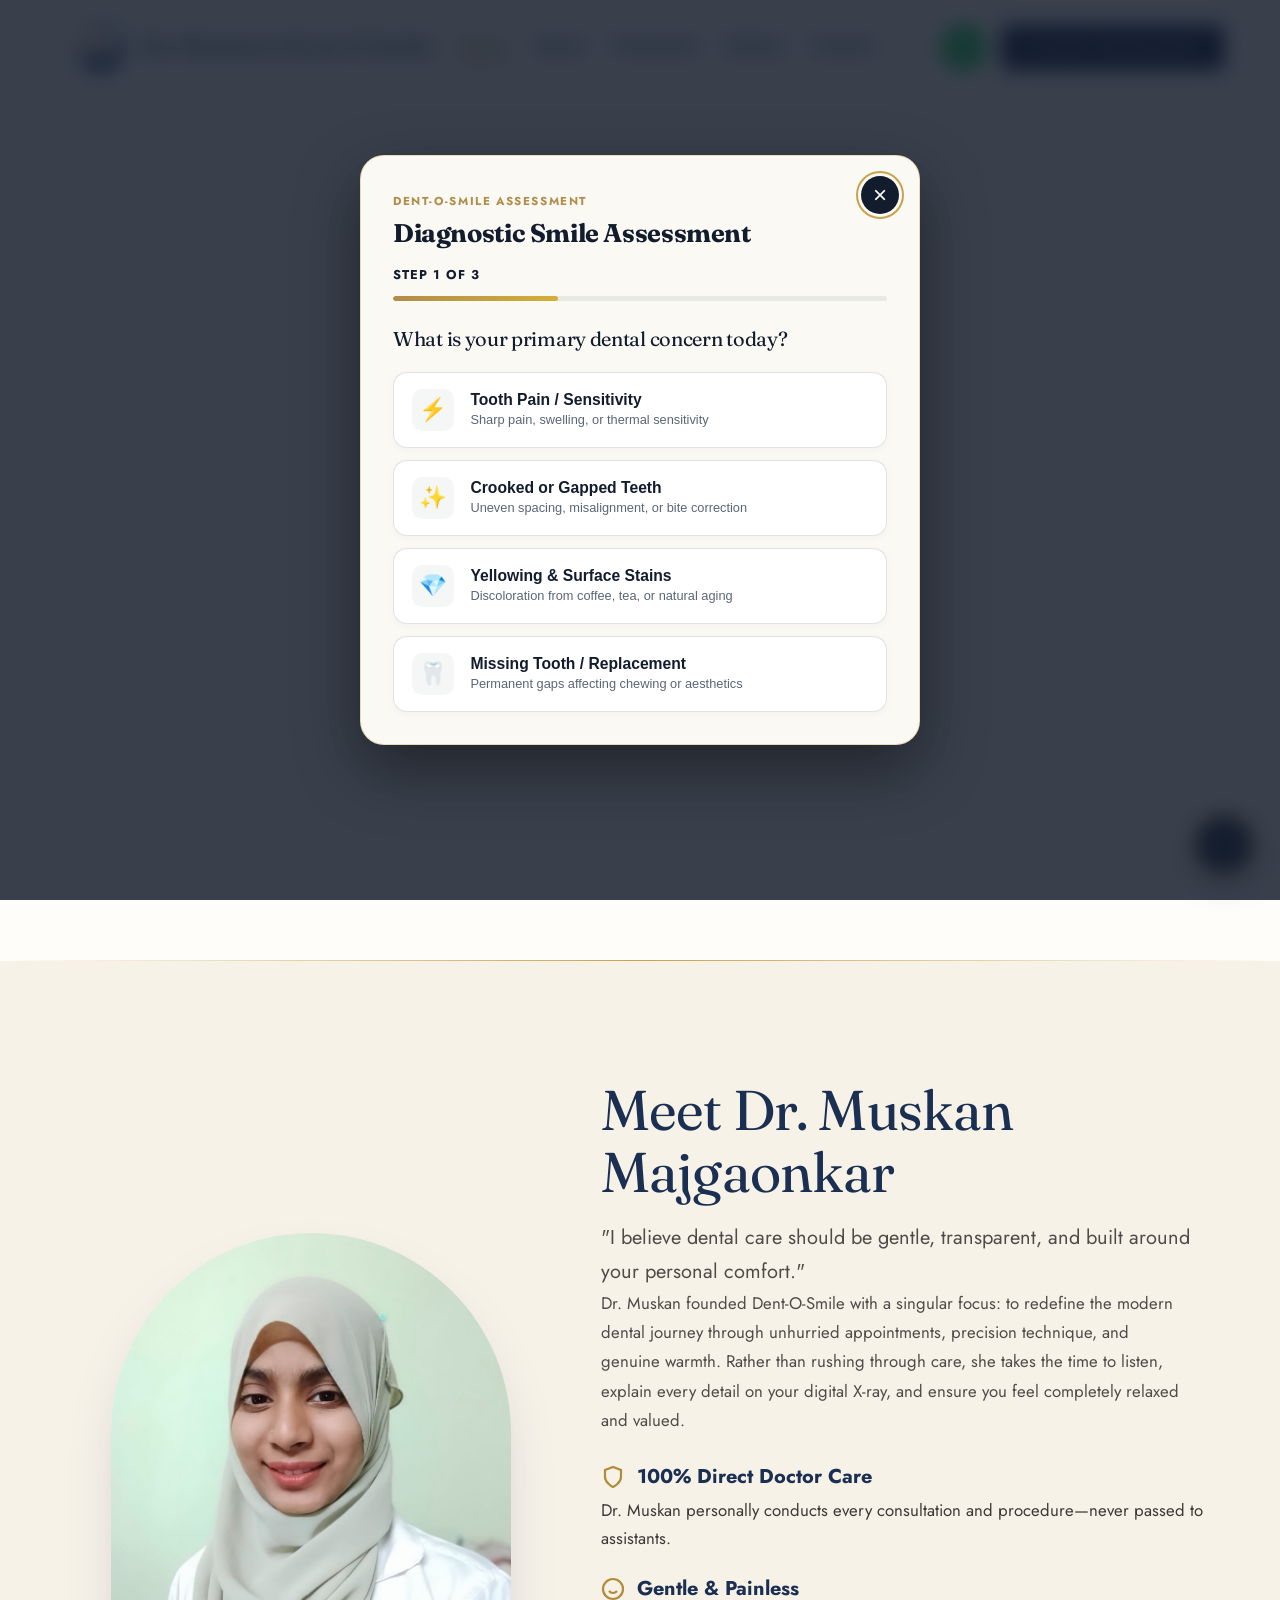
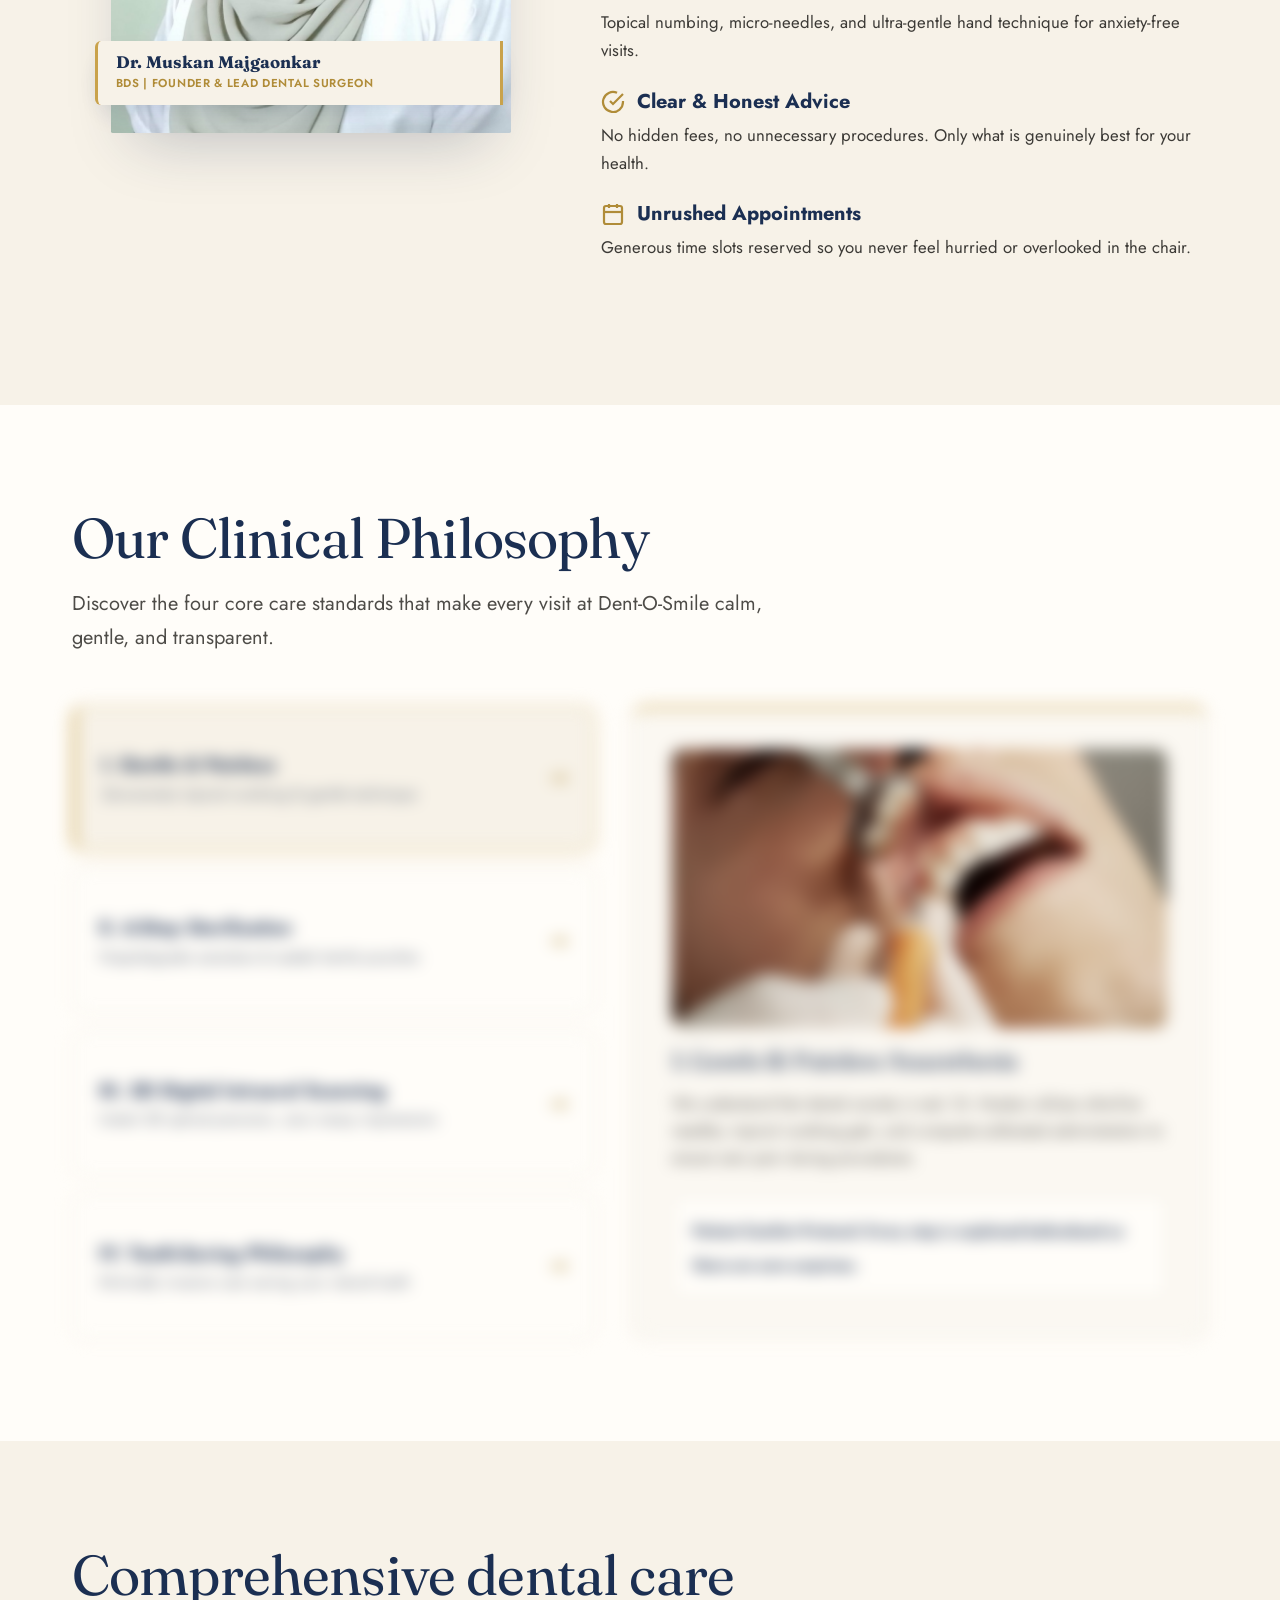
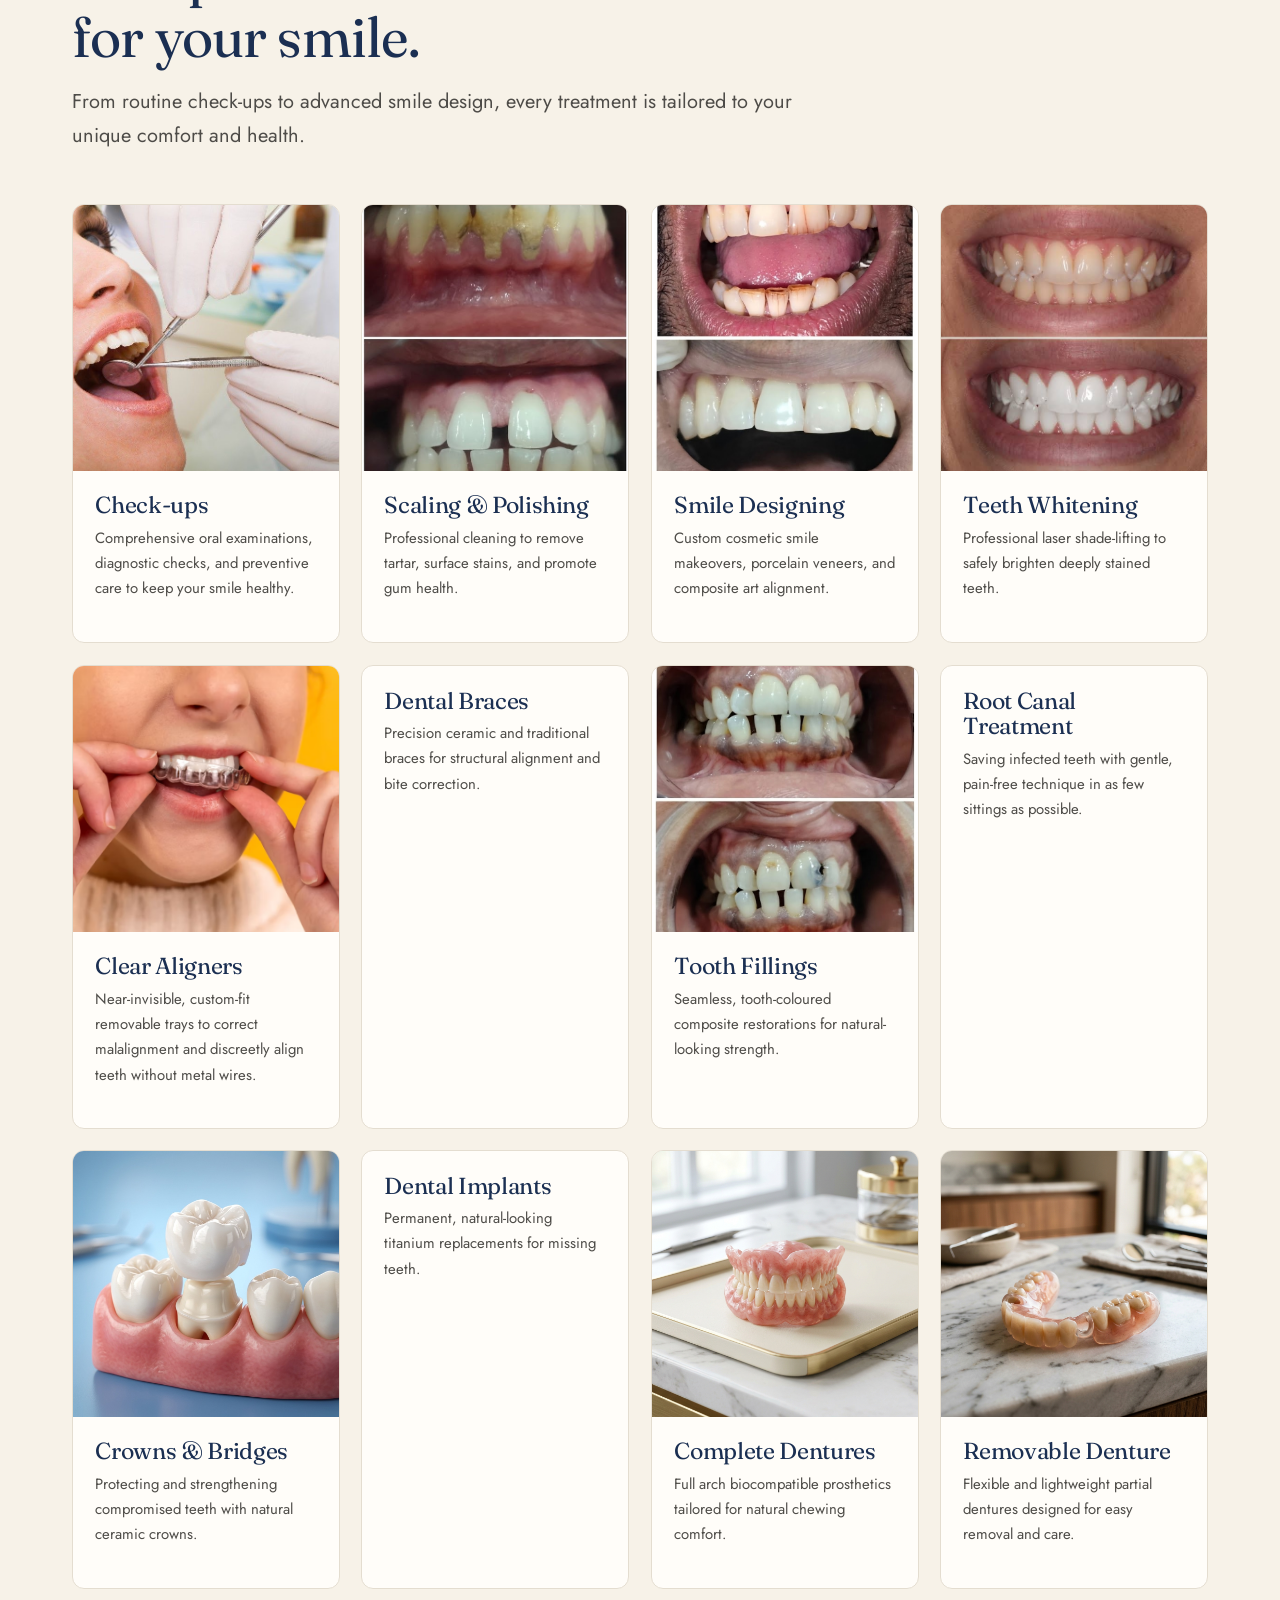
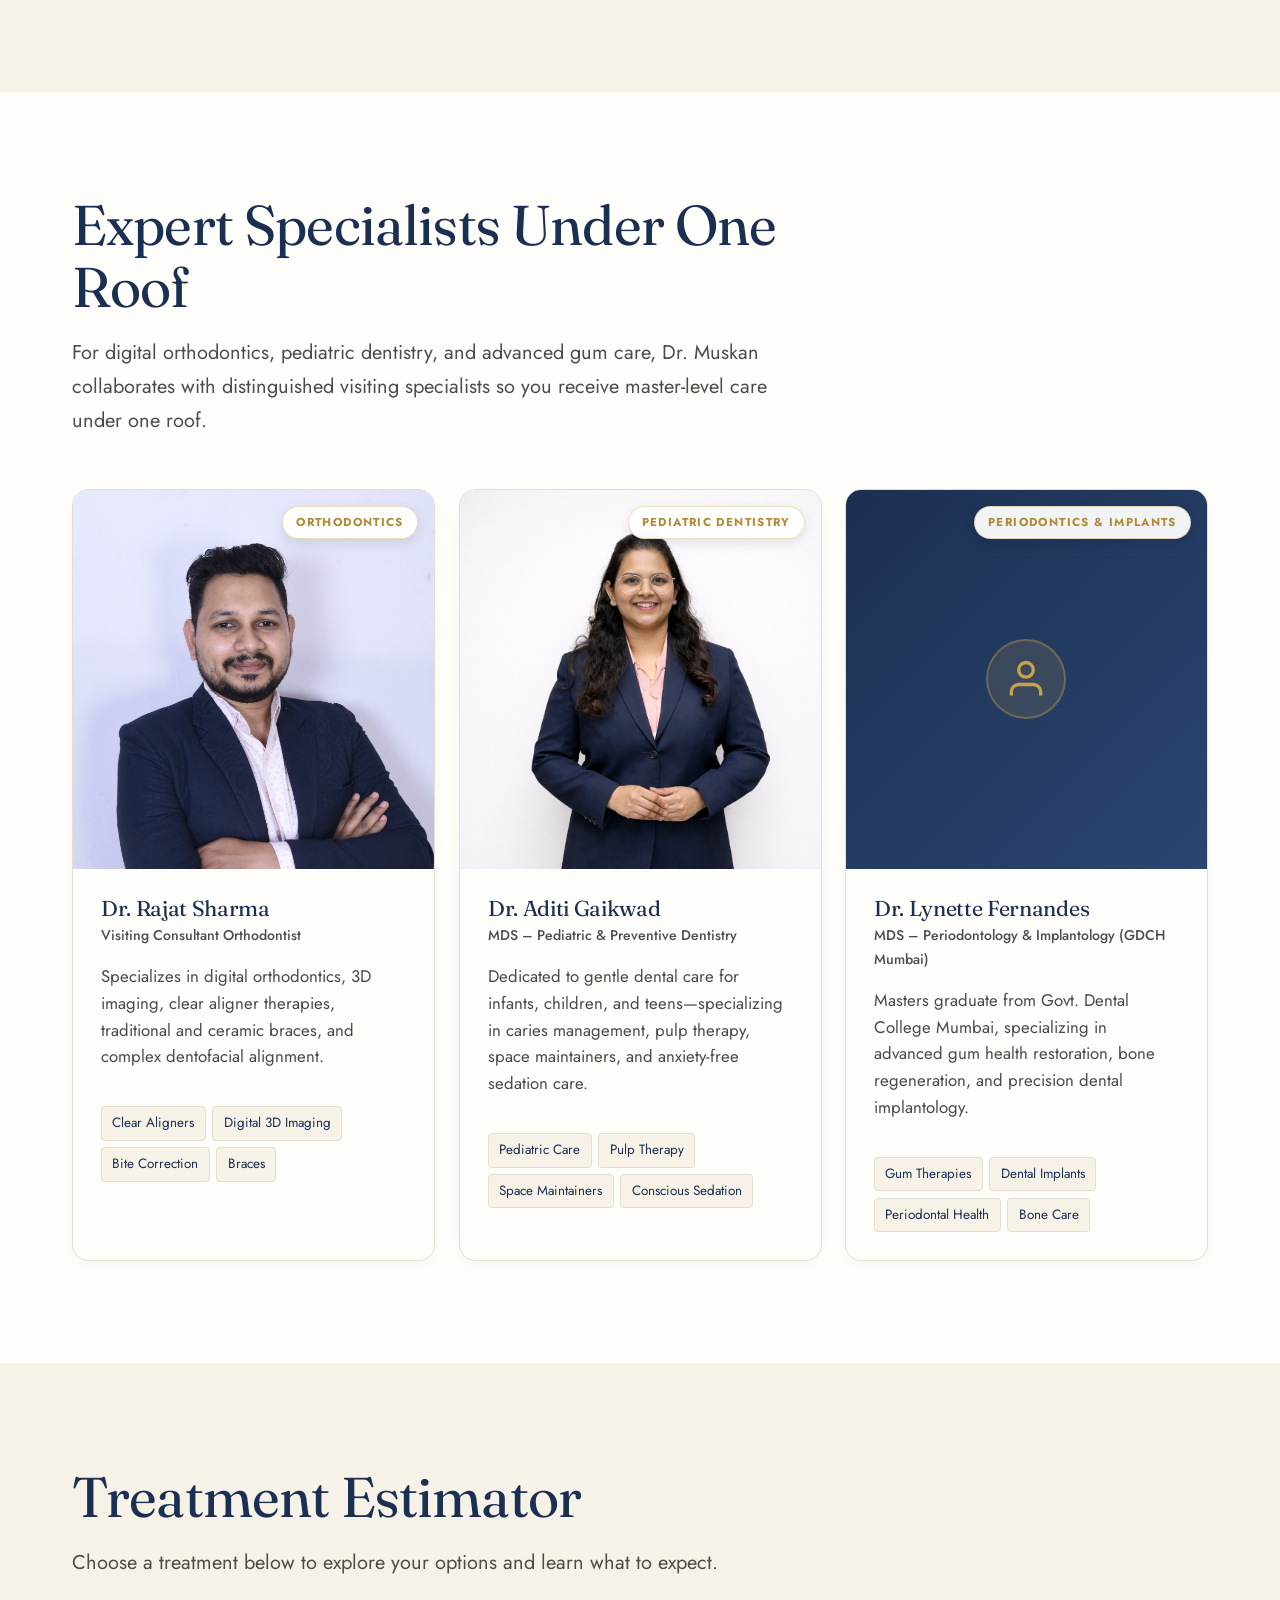
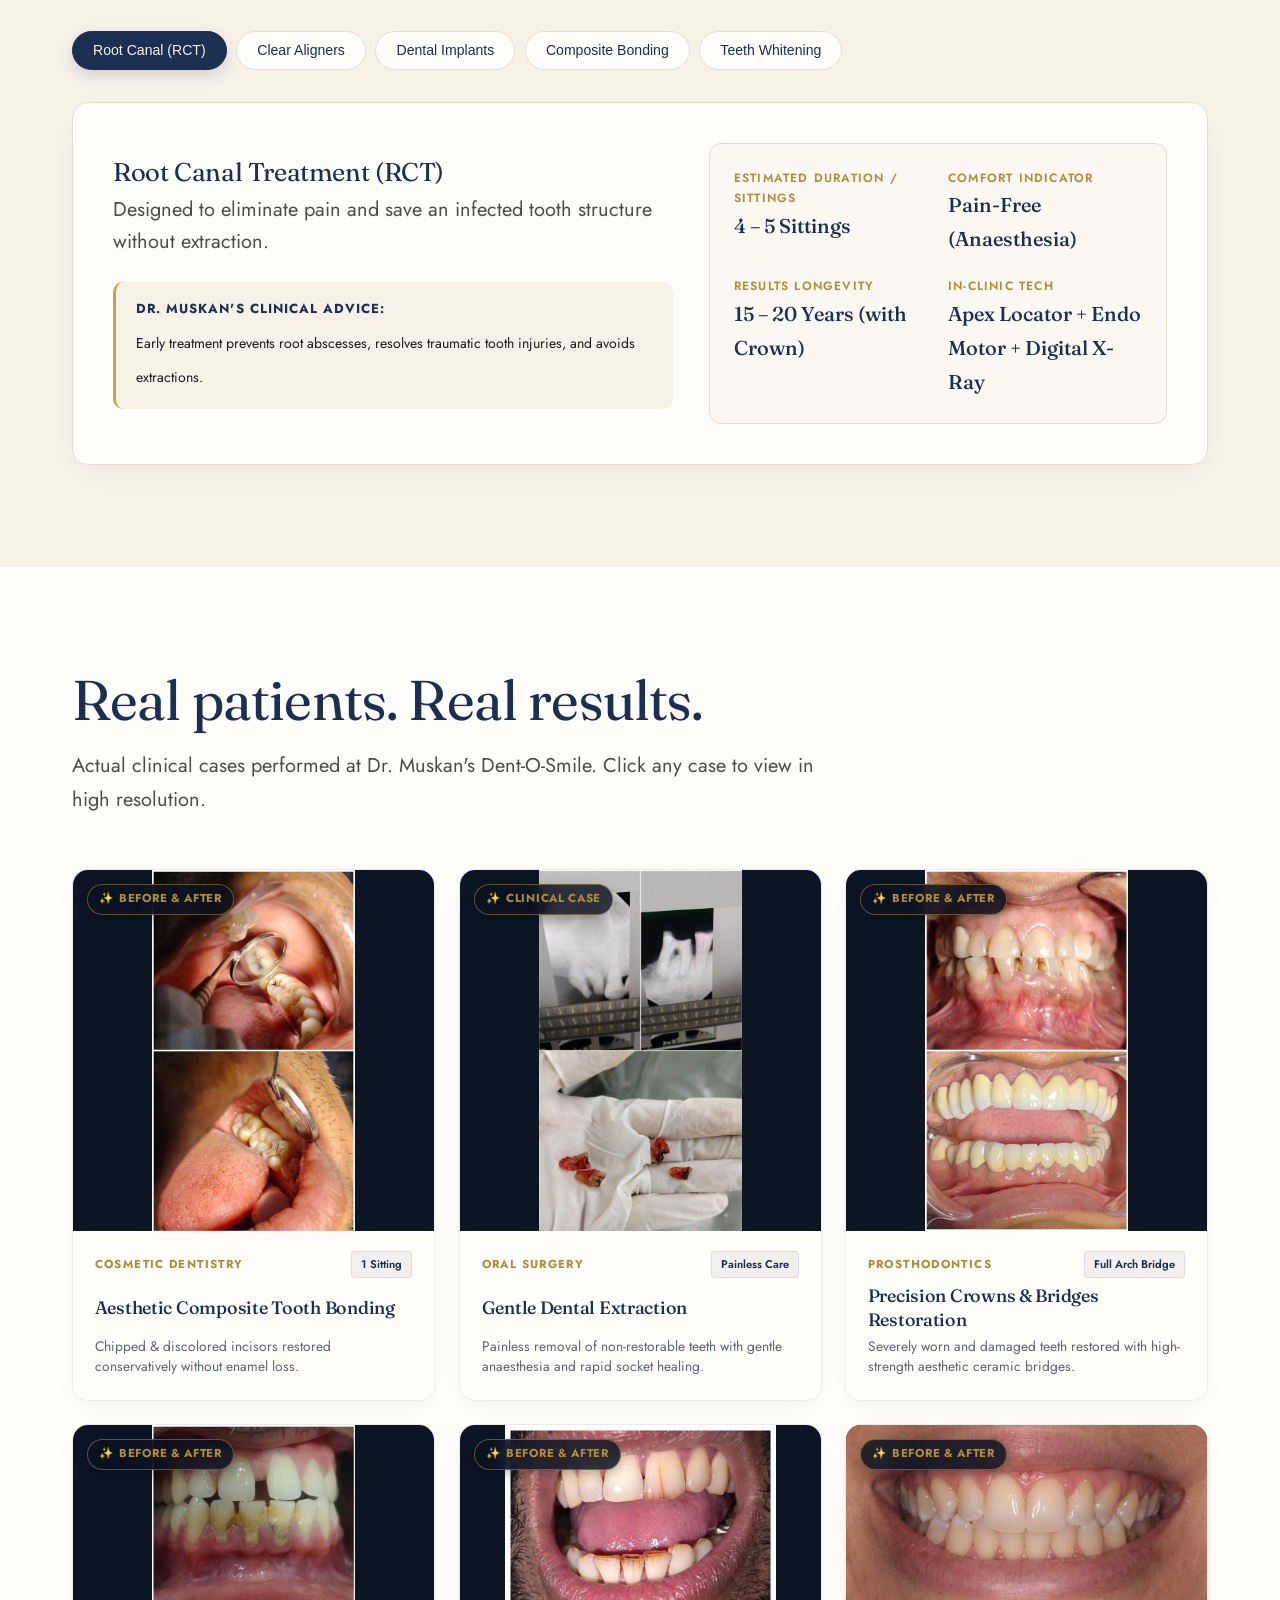
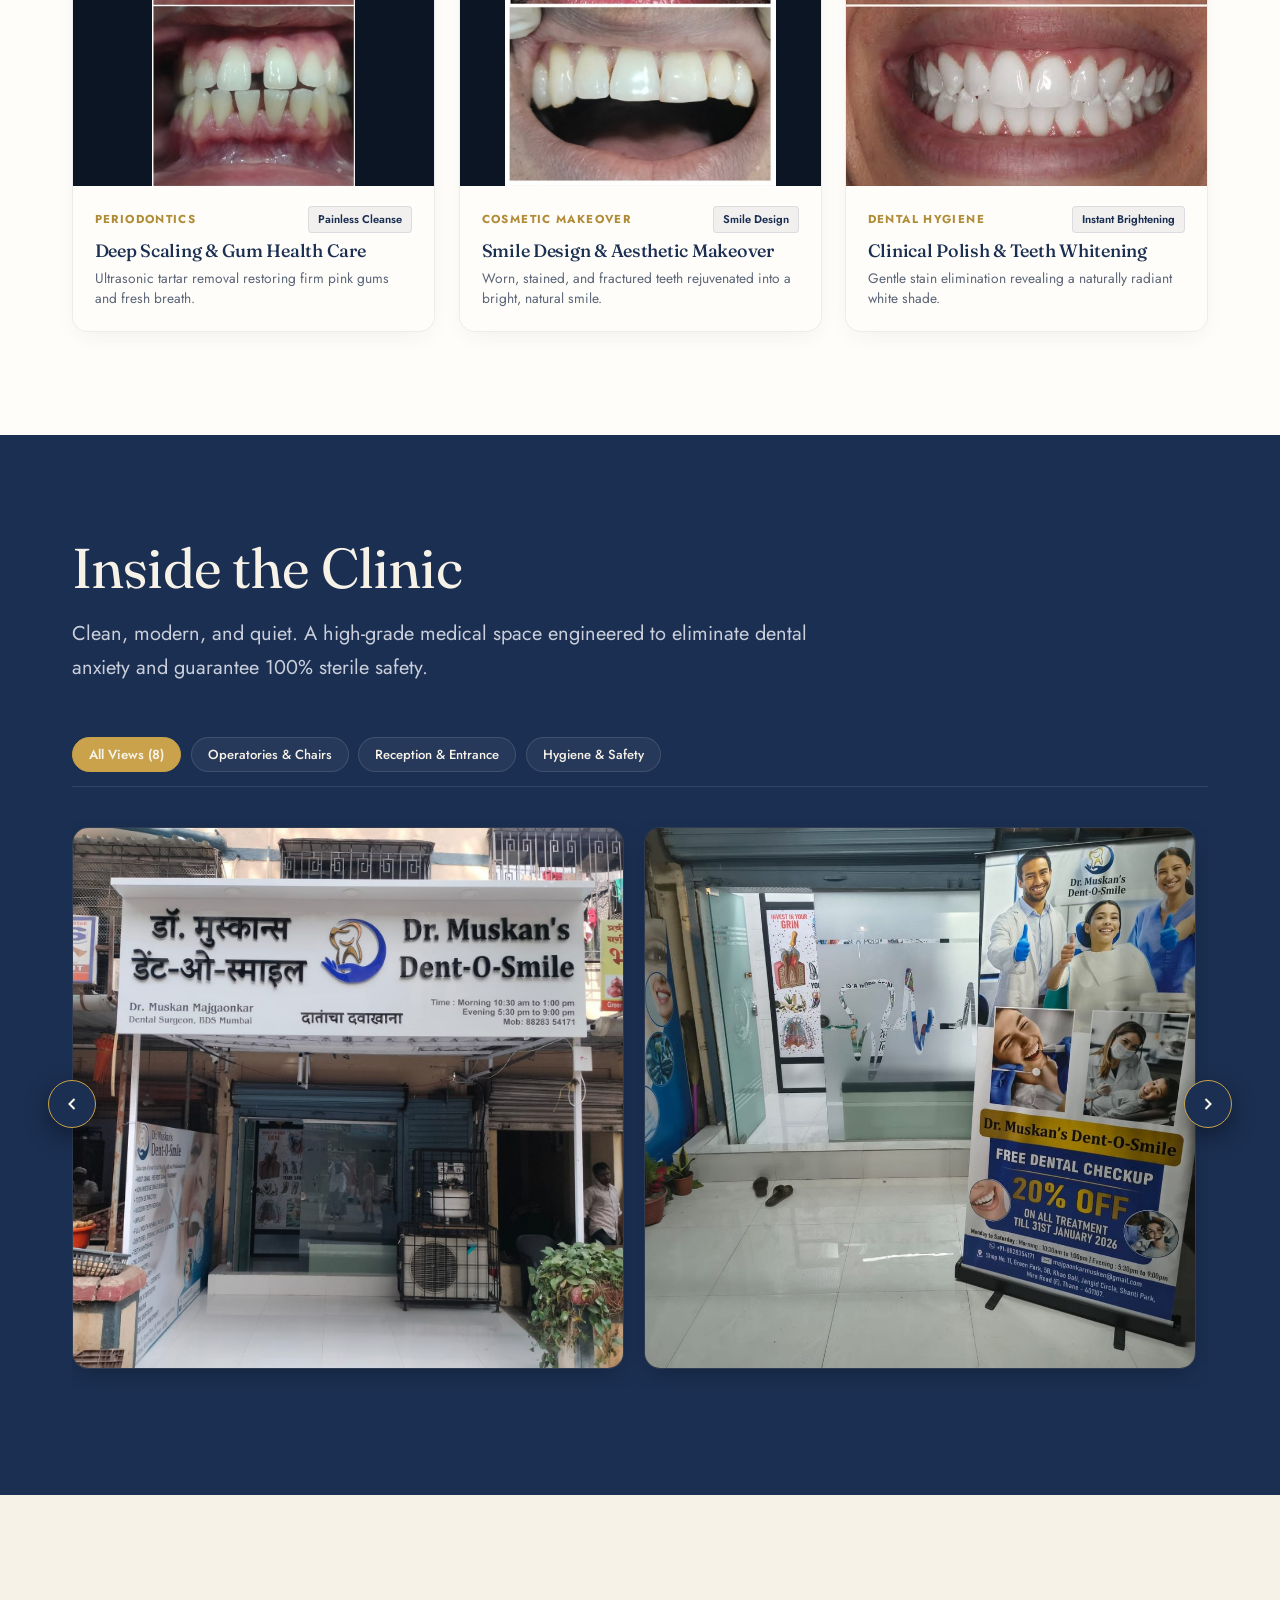
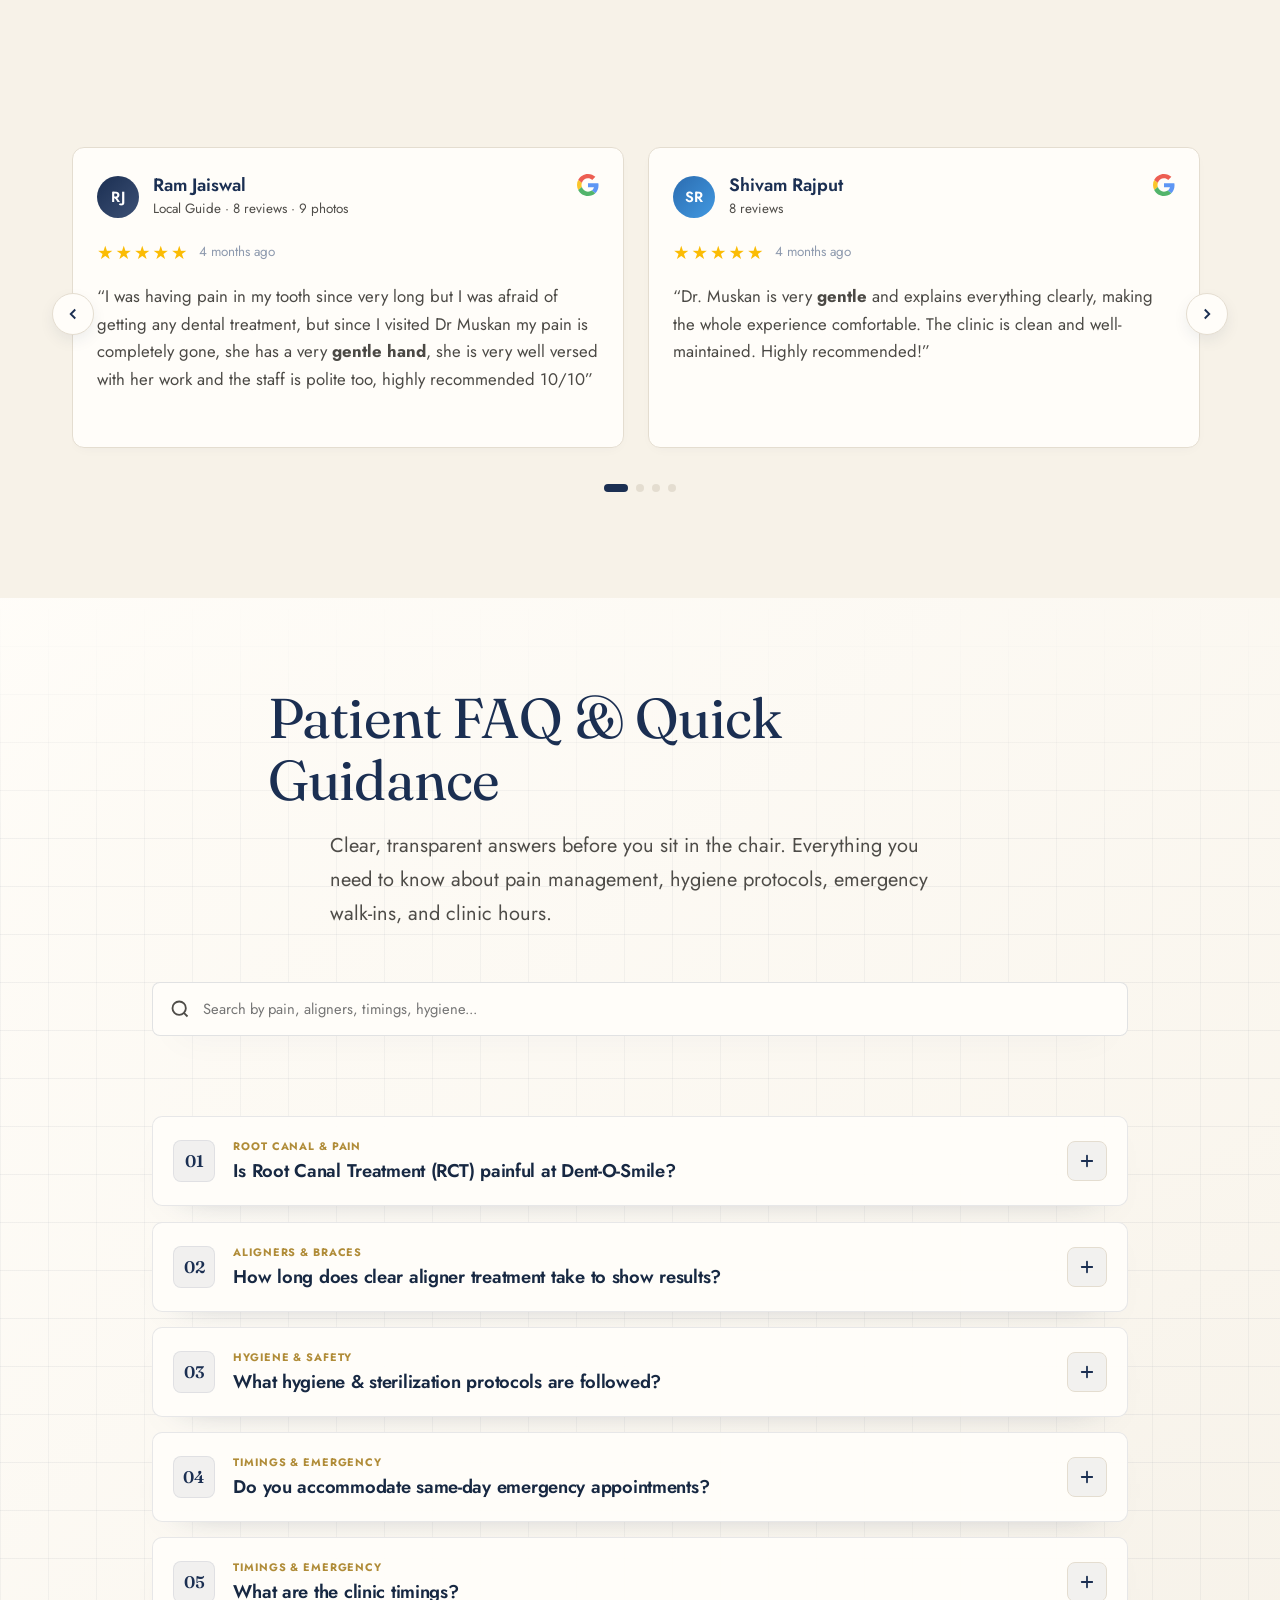
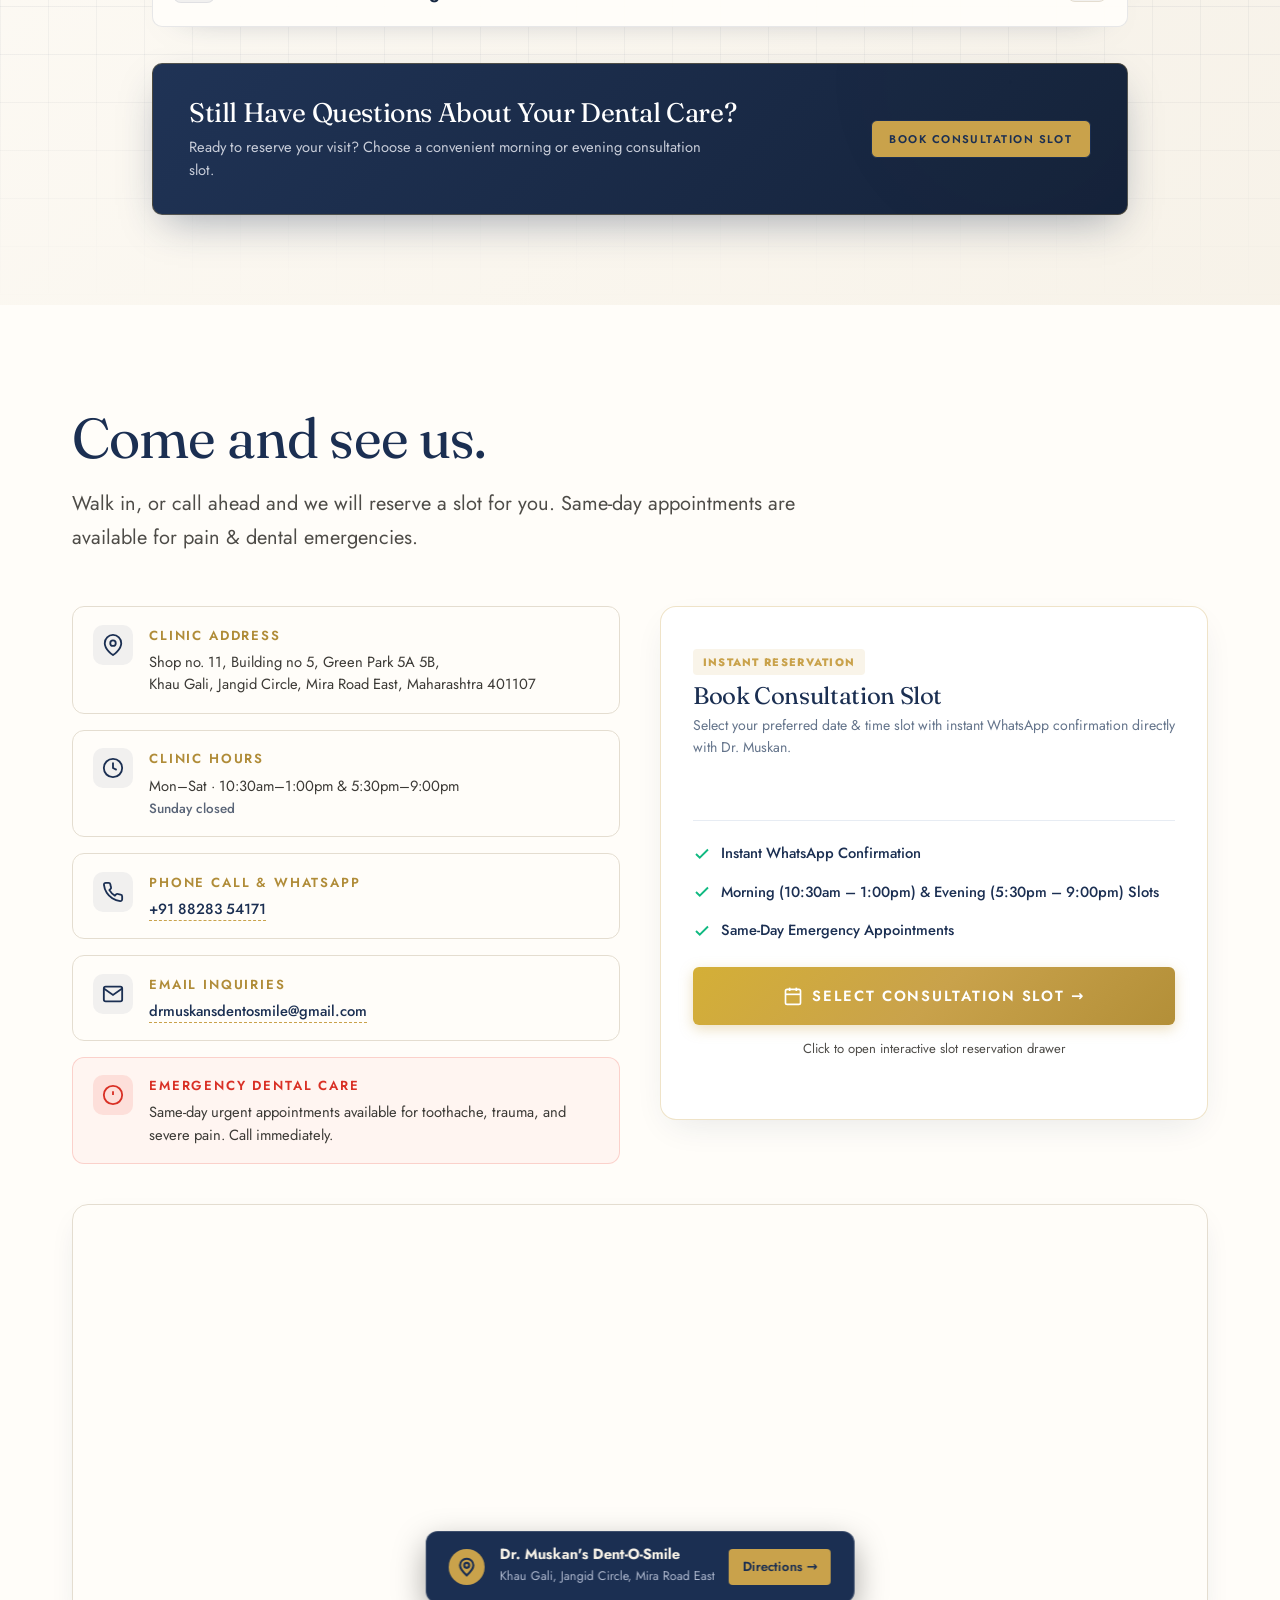
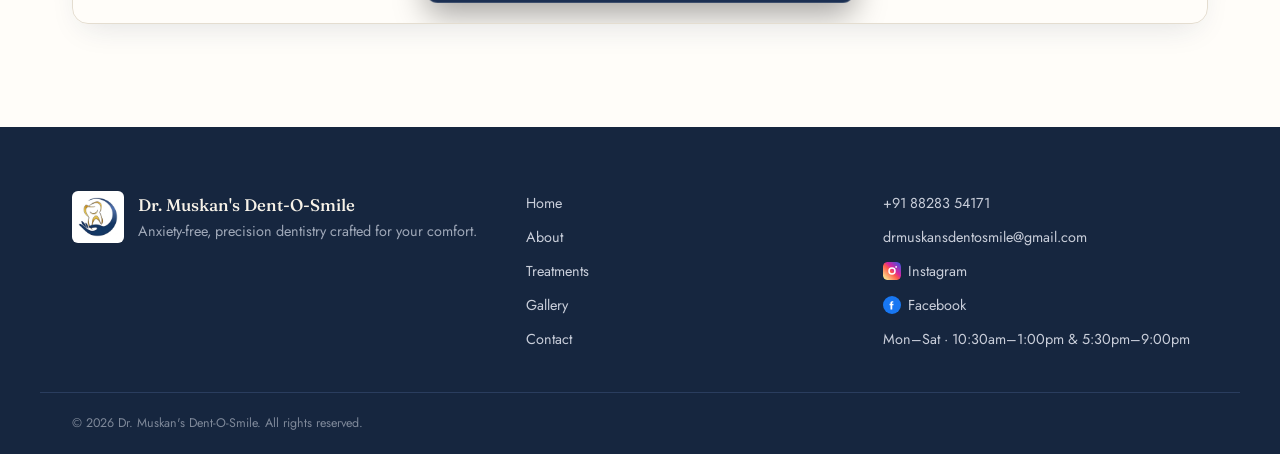
==== commit 76c52278: "new" ====
--- a/index.html
+++ b/index.html
@@ -19,7 +19,7 @@
 <meta name="twitter:image" content="https://drmuskansdentosmile.com/assets/img/clinic-signage.jpg"/>
 <link rel="preconnect" href="https://fonts.googleapis.com"><link rel="preconnect" href="https://fonts.gstatic.com" crossorigin>
 <link href="https://fonts.googleapis.com/css2?family=Fraunces:opsz,wght@9..144,300;9..144,400;9..144,500;9..144,600&family=Jost:wght@300;400;500;600&display=swap" rel="stylesheet">
-<link rel="stylesheet" href="assets/css/site.css?v=30"/>
+<link rel="stylesheet" href="assets/css/site.css?v=31"/>
 <script type="application/ld+json">
 {
   "@context": "https://schema.org",
--- a/assets/css/site.css
+++ b/assets/css/site.css
@@ -12,10 +12,10 @@
   --dur-fast:.22s; --dur-med:.42s; --dur-slow:.72s;
 }
 *{margin:0;padding:0;box-sizing:border-box}
-html{scroll-behavior:smooth;-webkit-text-size-adjust:100%;width:100%;max-width:100vw;overflow-x:hidden}
+html{scroll-behavior:smooth;-webkit-text-size-adjust:100%;width:100%;max-width:100vw;overflow-x:clip}
 body{font-family:var(--sans);color:var(--ink);background:var(--paper);
   font-size:clamp(1.0625rem,0.98rem + 0.4vw,1.25rem);line-height:1.7;font-weight:400;
-  -webkit-font-smoothing:antialiased;width:100%;max-width:100vw;overflow-x:hidden;position:relative}
+  -webkit-font-smoothing:antialiased;width:100%;max-width:100vw;overflow-x:clip;position:relative}
 img{max-width:100%;height:auto;display:block}
 a{color:inherit}
 .wrap{max-width:var(--wrap);margin:0 auto;padding-inline:var(--pad);width:100%;box-sizing:border-box}
@@ -60,7 +60,7 @@
 .btn-block{width:100%;border:0}
 
 /* ── nav ─────────────────────────────────────────── */
-.nav{position:sticky;top:0;z-index:50;
+.nav{position:sticky;top:0;z-index:1000;
   background:rgba(255,253,249,.95);
   backdrop-filter:saturate(1.4) blur(14px);
   -webkit-backdrop-filter:saturate(1.4) blur(14px);
@@ -274,11 +274,6 @@
   scroll-snap-type: x mandatory;
   -webkit-overflow-scrolling: touch;
   scrollbar-width: none;
-@media (min-width: 961px) {
-  .faq-modern .faq-list {
-    margin-top: 5rem;
-  }
-}
 }
 .strip::-webkit-scrollbar {
   display: none;
@@ -1575,26 +1570,192 @@
 
 /* ── responsive ────────────────────────────────────── */
 @media(max-width:900px){
-  .links{position:fixed;inset:88px 0 auto 0;background:var(--paper);
-    flex-direction:column;align-items:flex-start;gap:0;
-    padding:1rem var(--pad) 1.5rem;border-bottom:1px solid var(--line);
-    transform:translateY(-120%) scaleY(.96);transform-origin:top center;
-    opacity:0;transition:transform .35s var(--ease-out-expo),opacity .3s;
-    box-shadow:0 20px 40px -25px rgba(0,0,0,.3)}
-  .links.open{transform:translateY(0) scaleY(1);opacity:1}
-  .links a:not(.btn-whatsapp-circle){padding:.85rem 0;width:100%;border-bottom:1px solid var(--line);font-size:.95rem}
-  .links a:not(.btn-whatsapp-circle)::after{display:none}
-  .nav-cta-group{margin-left:0;padding-left:0;border-left:0;padding-top:1rem;margin-top:.5rem;width:100%;justify-content:flex-start}
-  .burger{display:flex}
-  .burger[aria-expanded="true"] span:nth-child(1){transform:translateY(6.5px) rotate(45deg)}
-  .burger[aria-expanded="true"] span:nth-child(2){opacity:0}
-  .burger[aria-expanded="true"] span:nth-child(3){transform:translateY(-6.5px) rotate(-45deg)}
+  .nav {
+    position: sticky !important;
+    top: 0 !important;
+    z-index: 1000 !important;
+    width: 100% !important;
+    background: rgba(255, 253, 249, 0.98) !important;
+    backdrop-filter: blur(16px) !important;
+    -webkit-backdrop-filter: blur(16px) !important;
+    border-bottom: 1px solid var(--line);
+    transition: background 0.3s ease, box-shadow 0.3s ease;
+  }
+  .nav.scrolled {
+    background: rgba(255, 253, 249, 0.99) !important;
+    box-shadow: 0 4px 20px -4px rgba(27, 47, 82, 0.12);
+  }
+  .nav-in {
+    min-height: 64px !important;
+    padding-block: 0.45rem !important;
+    padding-inline: clamp(0.75rem, 3.5vw, 1.25rem) !important;
+    gap: 0.5rem !important;
+    display: flex !important;
+    align-items: center !important;
+    justify-content: space-between !important;
+    width: 100% !important;
+    box-sizing: border-box !important;
+  }
+  .brand {
+    display: flex !important;
+    align-items: center !important;
+    gap: 0.55rem !important;
+    min-width: 0 !important;
+    flex: 1 1 auto !important;
+    overflow: hidden !important;
+  }
+  .brand img {
+    width: 38px !important;
+    height: 38px !important;
+    flex-shrink: 0 !important;
+    border-radius: 6px;
+    object-fit: contain;
+  }
+  .brand span {
+    display: flex !important;
+    flex-direction: column !important;
+    min-width: 0 !important;
+    overflow: hidden !important;
+    line-height: 1.15 !important;
+  }
+  .brand b {
+    font-size: clamp(0.95rem, 3.8vw, 1.2rem) !important;
+    font-weight: 500 !important;
+    color: var(--navy) !important;
+    white-space: nowrap !important;
+    overflow: hidden !important;
+    text-overflow: ellipsis !important;
+    display: block !important;
+  }
+  .brand i {
+    font-size: 0.72rem !important;
+    letter-spacing: 0.12em !important;
+    white-space: nowrap !important;
+    overflow: hidden !important;
+    text-overflow: ellipsis !important;
+    display: block !important;
+  }
+  .burger {
+    display: flex !important;
+    flex-direction: column !important;
+    justify-content: center !important;
+    align-items: center !important;
+    gap: 5px !important;
+    width: 44px !important;
+    height: 44px !important;
+    min-width: 44px !important;
+    padding: 0 !important;
+    margin-left: 0.25rem !important;
+    flex-shrink: 0 !important;
+    background: transparent !important;
+    border: none !important;
+    cursor: pointer !important;
+    z-index: 1001 !important;
+    border-radius: 6px !important;
+  }
+  .burger span {
+    width: 22px !important;
+    height: 2px !important;
+    background: var(--navy) !important;
+    border-radius: 2px !important;
+    display: block !important;
+  }
+  .burger[aria-expanded="true"] span:nth-child(1) {
+    transform: translateY(7px) rotate(45deg) !important;
+  }
+  .burger[aria-expanded="true"] span:nth-child(2) {
+    opacity: 0 !important;
+  }
+  .burger[aria-expanded="true"] span:nth-child(3) {
+    transform: translateY(-7px) rotate(-45deg) !important;
+  }
+  .links {
+    position: fixed !important;
+    top: 64px !important;
+    inset: 64px 0 auto 0 !important;
+    background: rgba(255, 253, 249, 0.98) !important;
+    backdrop-filter: blur(20px) !important;
+    -webkit-backdrop-filter: blur(20px) !important;
+    flex-direction: column !important;
+    align-items: stretch !important;
+    gap: 0 !important;
+    padding: 0.75rem clamp(1rem, 4vw, 1.5rem) 1.5rem !important;
+    border-bottom: 1px solid var(--line) !important;
+    transform: translateY(-120%) scaleY(0.96) !important;
+    transform-origin: top center !important;
+    opacity: 0 !important;
+    pointer-events: none !important;
+    transition: transform 0.35s var(--ease-out-expo), opacity 0.3s !important;
+    box-shadow: 0 20px 40px -15px rgba(27, 47, 82, 0.25) !important;
+    max-height: calc(100vh - 64px) !important;
+    overflow-y: auto !important;
+    z-index: 999 !important;
+  }
+  .links.open {
+    transform: translateY(0) scaleY(1) !important;
+    opacity: 1 !important;
+    pointer-events: auto !important;
+  }
+  .links a:not(.btn-whatsapp-circle) {
+    padding: 0.85rem 0 !important;
+    width: 100% !important;
+    border-bottom: 1px solid var(--line) !important;
+    font-size: 1rem !important;
+    color: var(--navy) !important;
+    font-weight: 500 !important;
+  }
+  .links a:not(.btn-whatsapp-circle)::after {
+    display: none !important;
+  }
+  .links a:not(.btn-whatsapp-circle).active {
+    color: var(--gold-2) !important;
+    font-weight: 600 !important;
+  }
+  .nav-cta-group {
+    margin-left: 0 !important;
+    padding-left: 0 !important;
+    border-left: 0 !important;
+    padding-top: 1.15rem !important;
+    margin-top: 0.25rem !important;
+    width: 100% !important;
+    display: flex !important;
+    align-items: center !important;
+    gap: 0.75rem !important;
+    justify-content: flex-start !important;
+  }
+  .btn-nav-book {
+    flex: 1 !important;
+    justify-content: center !important;
+  }
   .hero-in,.grid-2,.quote-in,.foot-in{grid-template-columns:1fr}
   .promise .grid-2,.grid-2{gap:1.25rem}
   .hero-img{order:-1;max-width:420px}
   .hero-img figcaption{left:auto;right:1rem;bottom:1rem}
   .quote-in{text-align:left}
   .aligner-note-in{grid-template-columns:1fr}
+}
+
+@media (max-width: 380px) {
+  .nav-in {
+    min-height: 58px !important;
+    padding-inline: 0.5rem !important;
+  }
+  .brand img {
+    width: 32px !important;
+    height: 32px !important;
+  }
+  .brand b {
+    font-size: 0.92rem !important;
+  }
+  .links {
+    top: 58px !important;
+    max-height: calc(100vh - 58px) !important;
+  }
+  .burger {
+    width: 38px !important;
+    height: 38px !important;
+    min-width: 38px !important;
+  }
 }
 
 /* ── BEFORE & AFTER INTERACTIVE COMPARISON SLIDER ── */
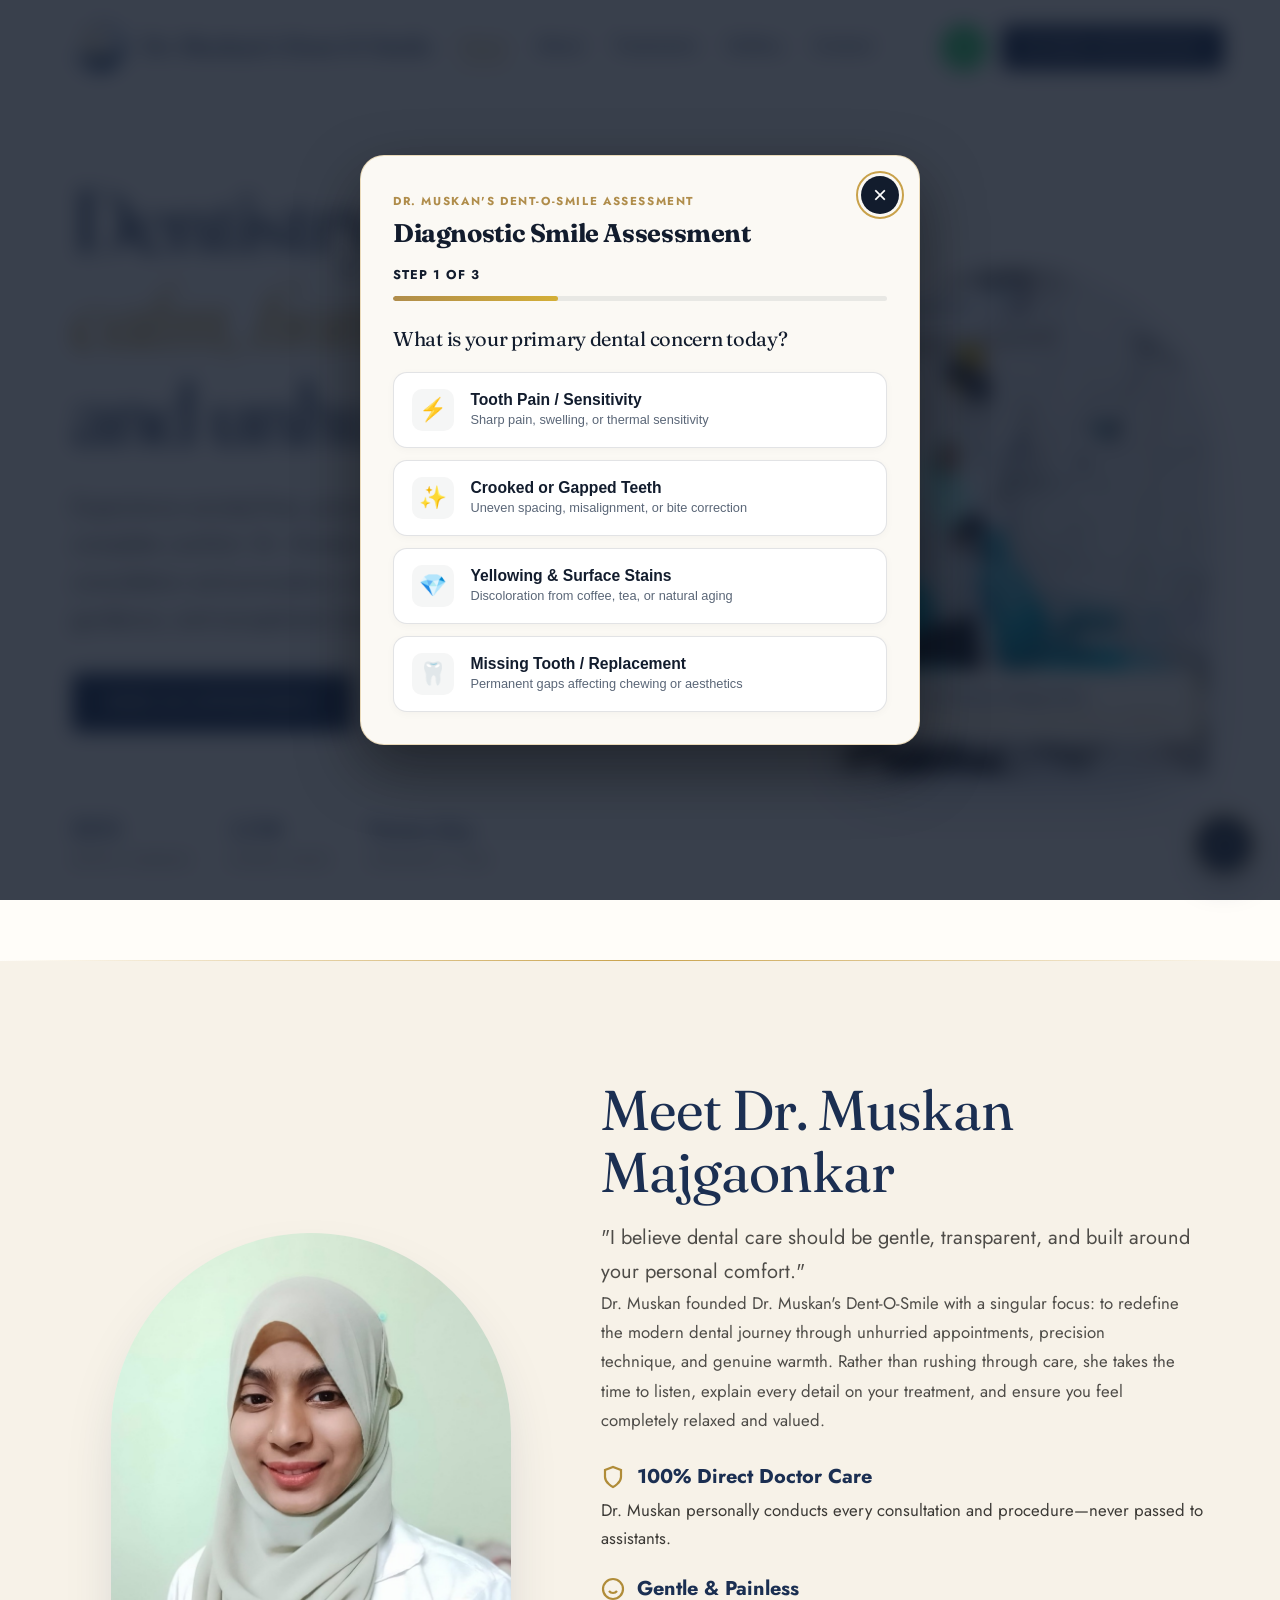
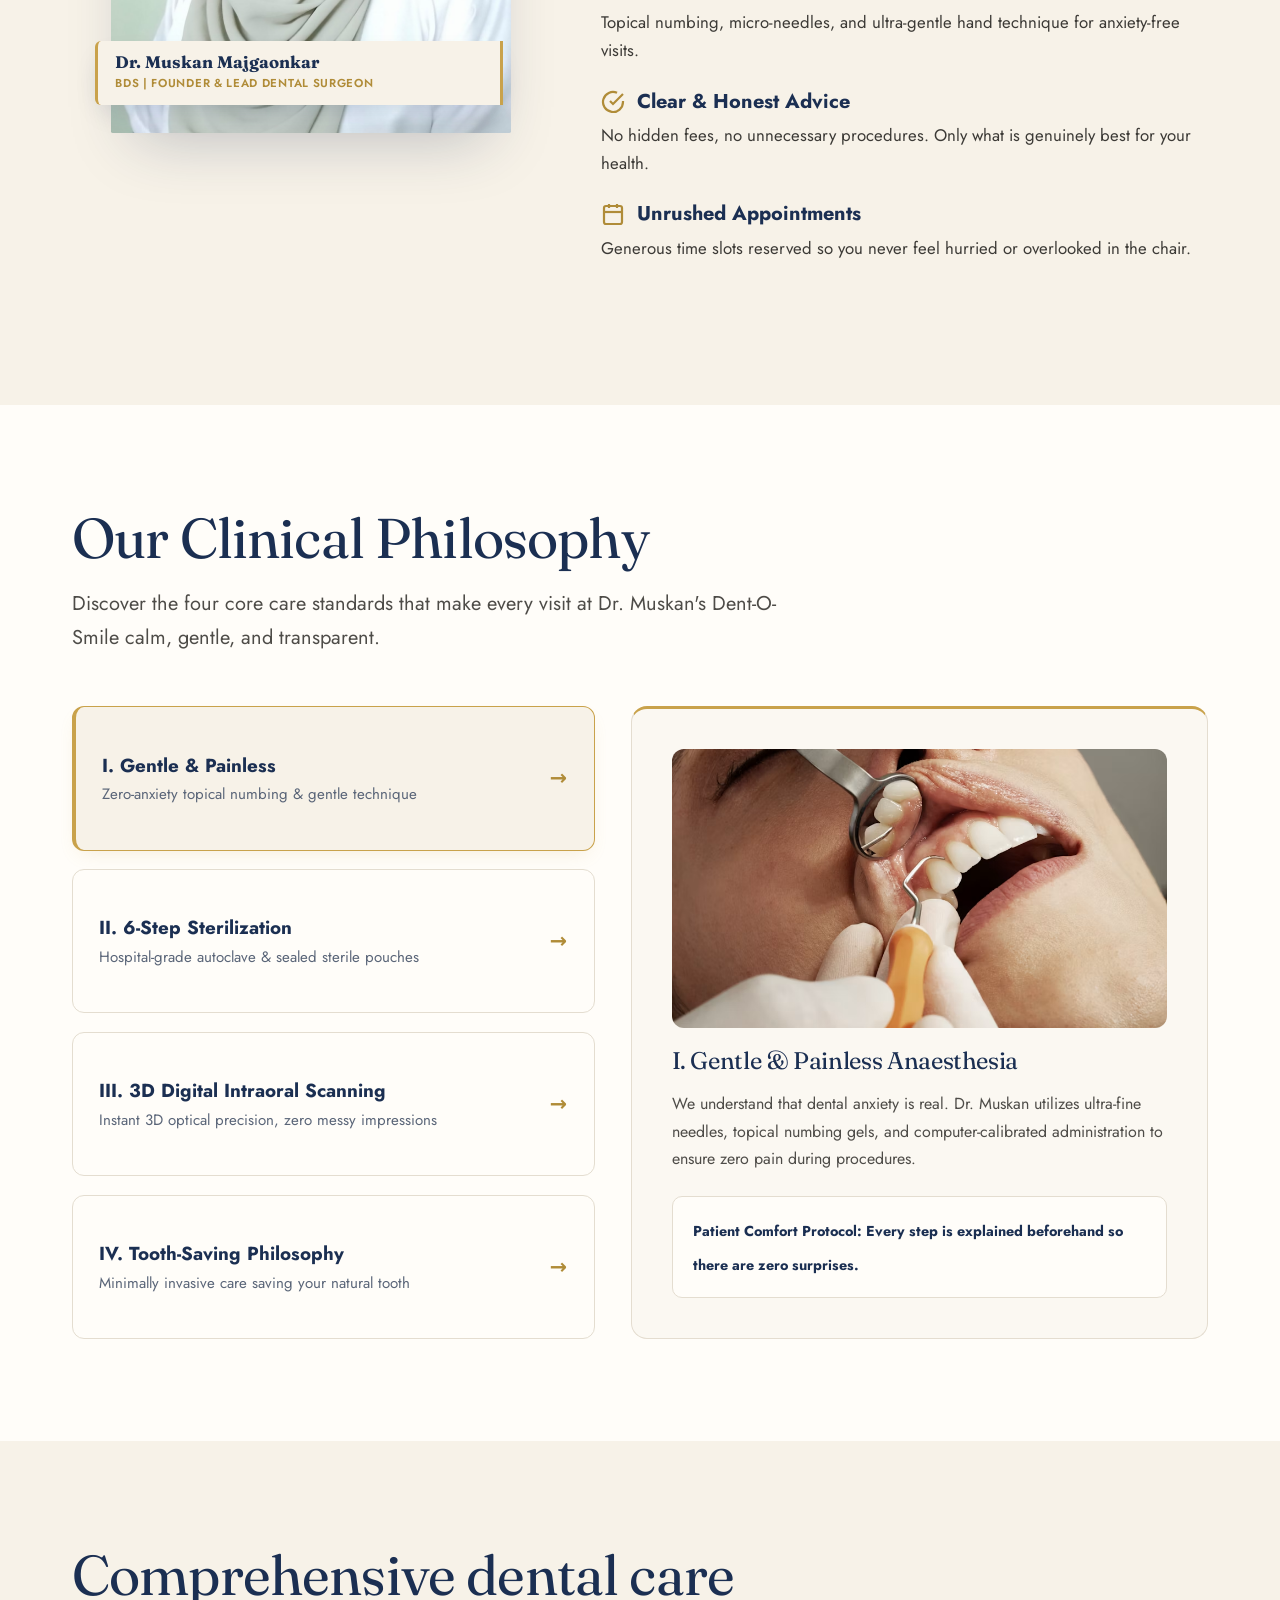
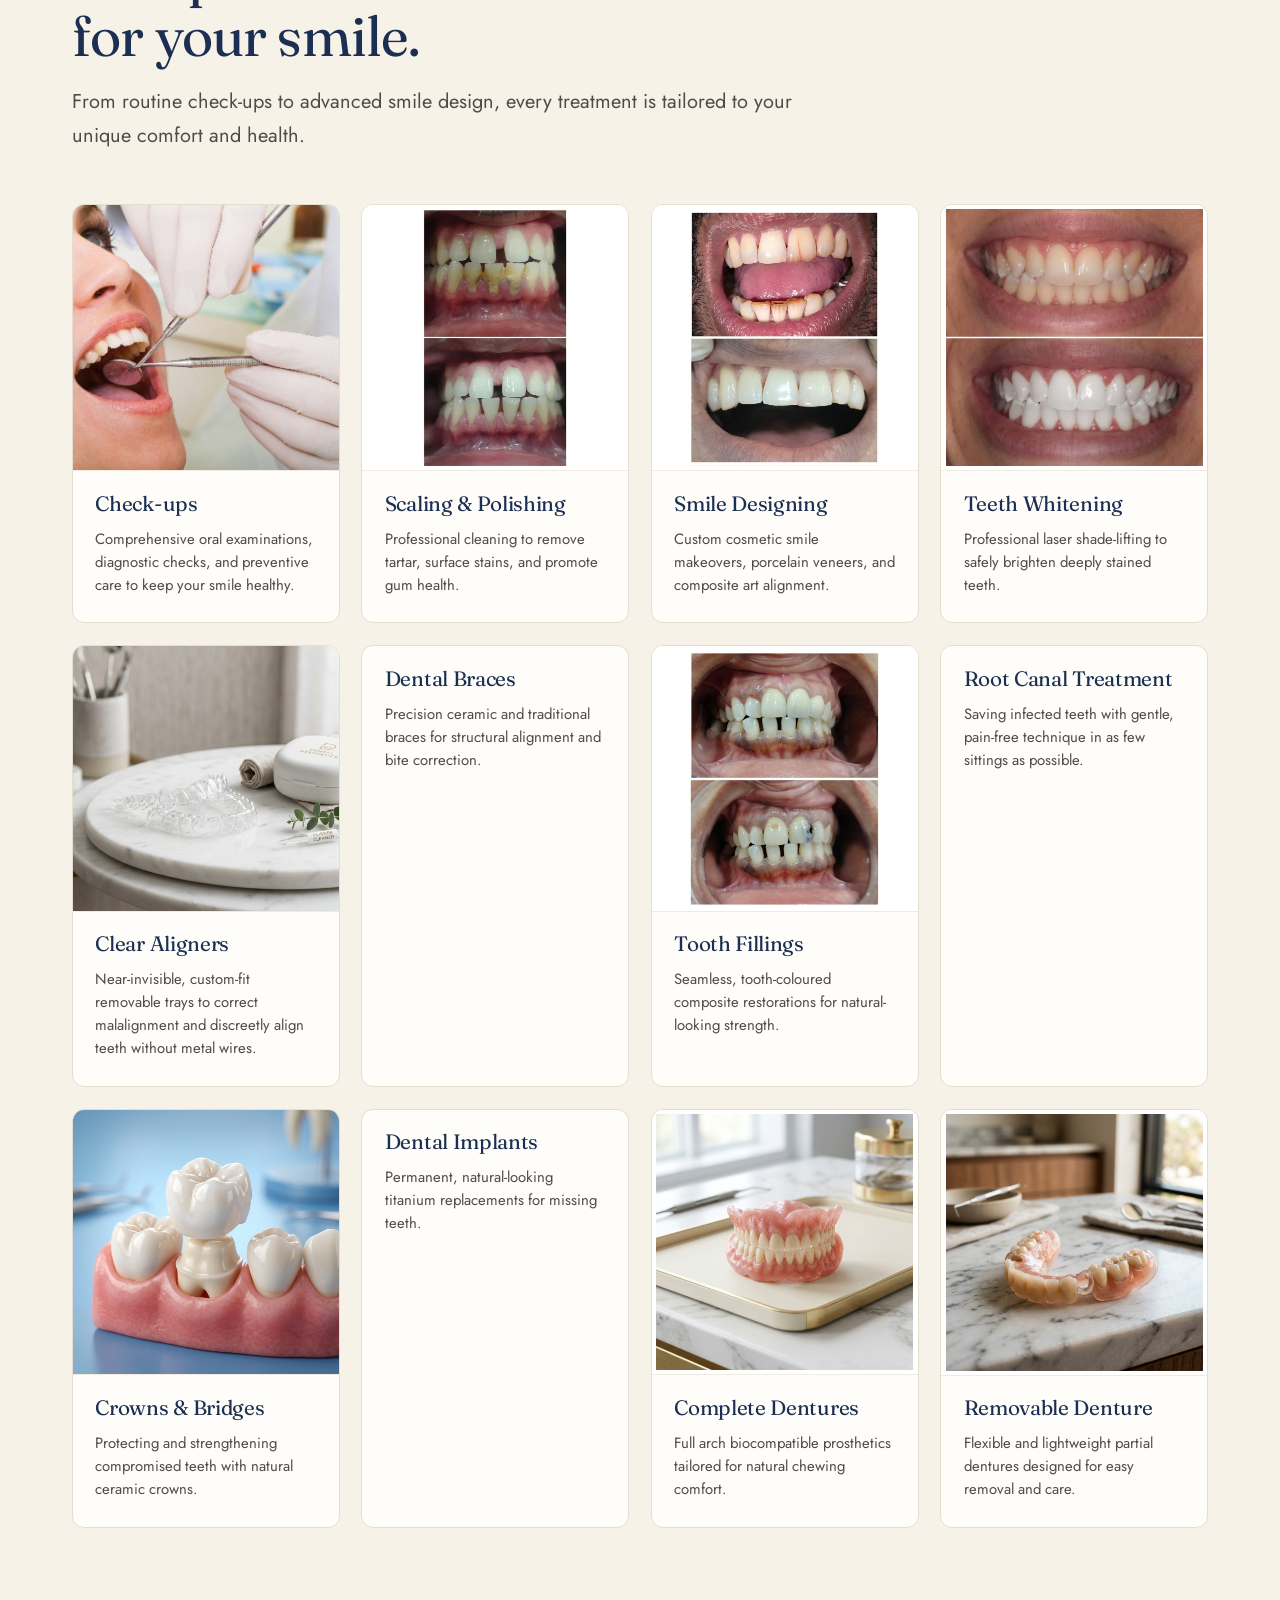
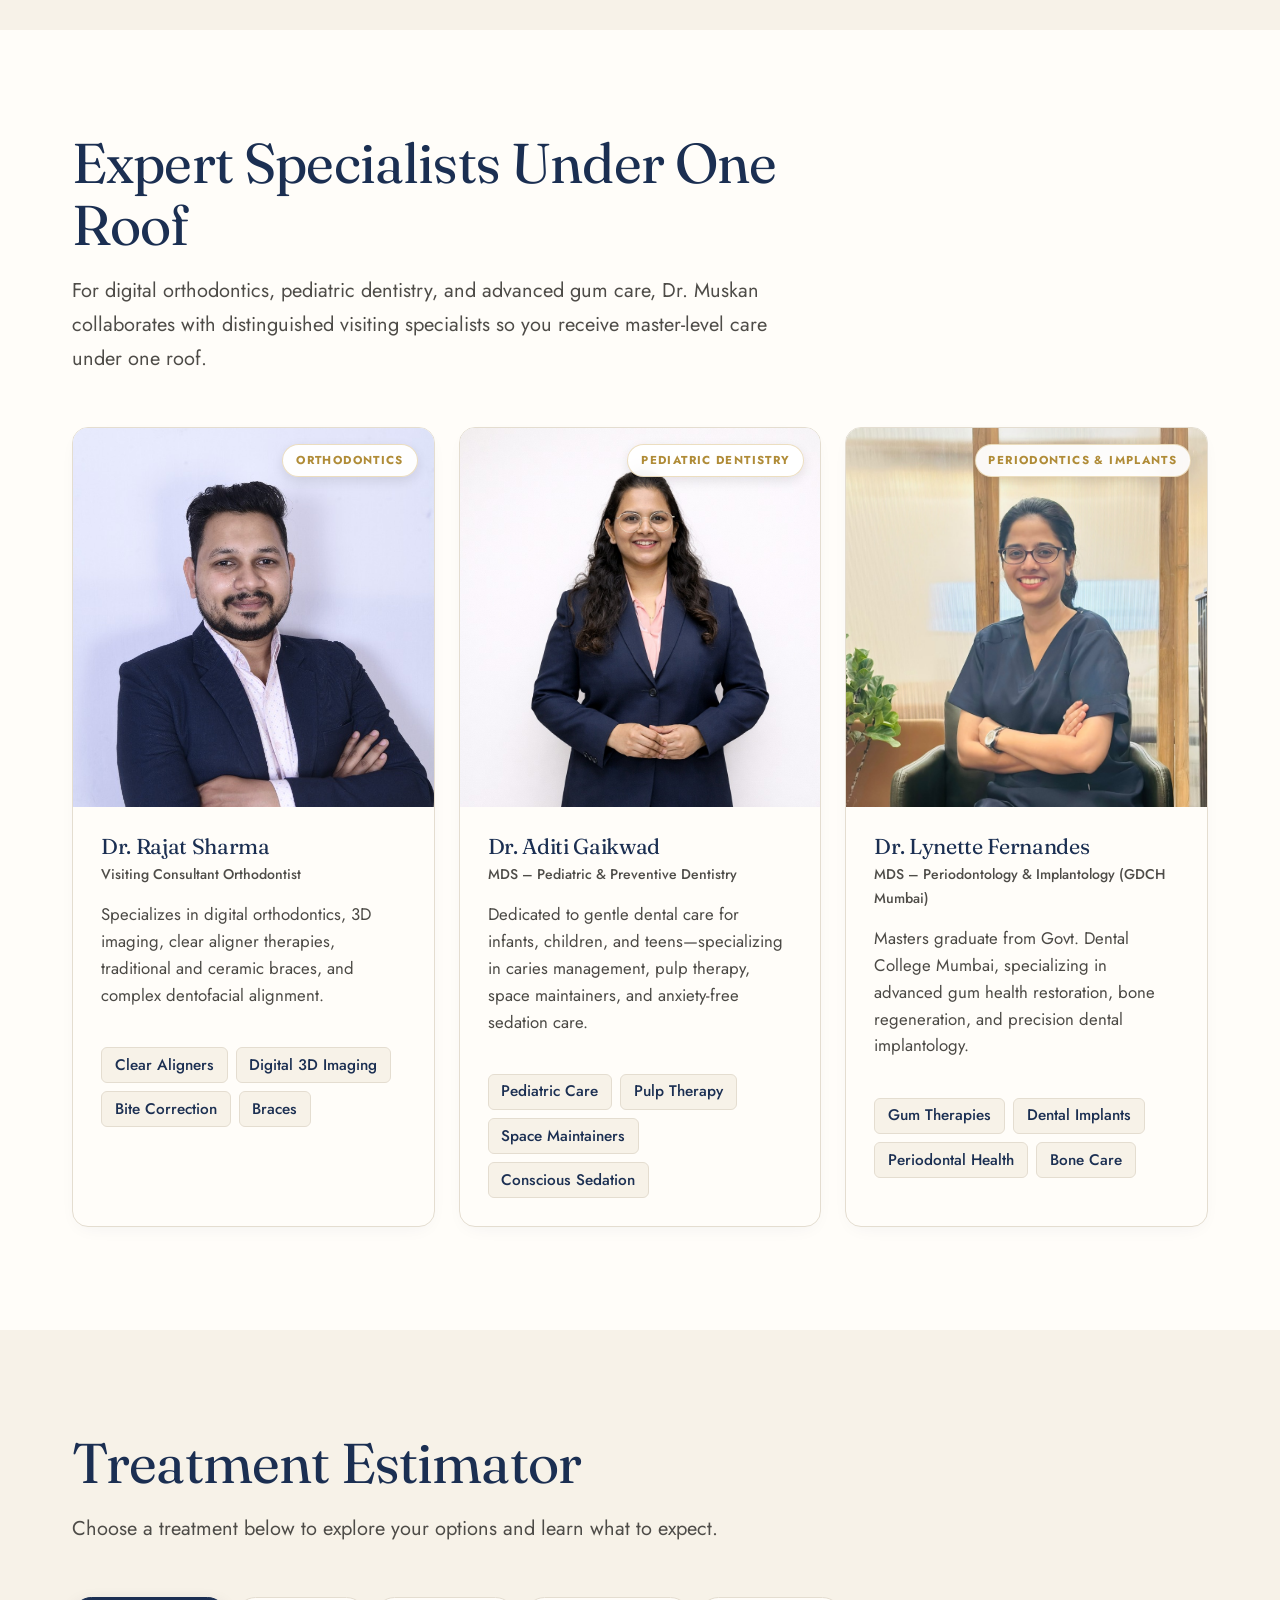
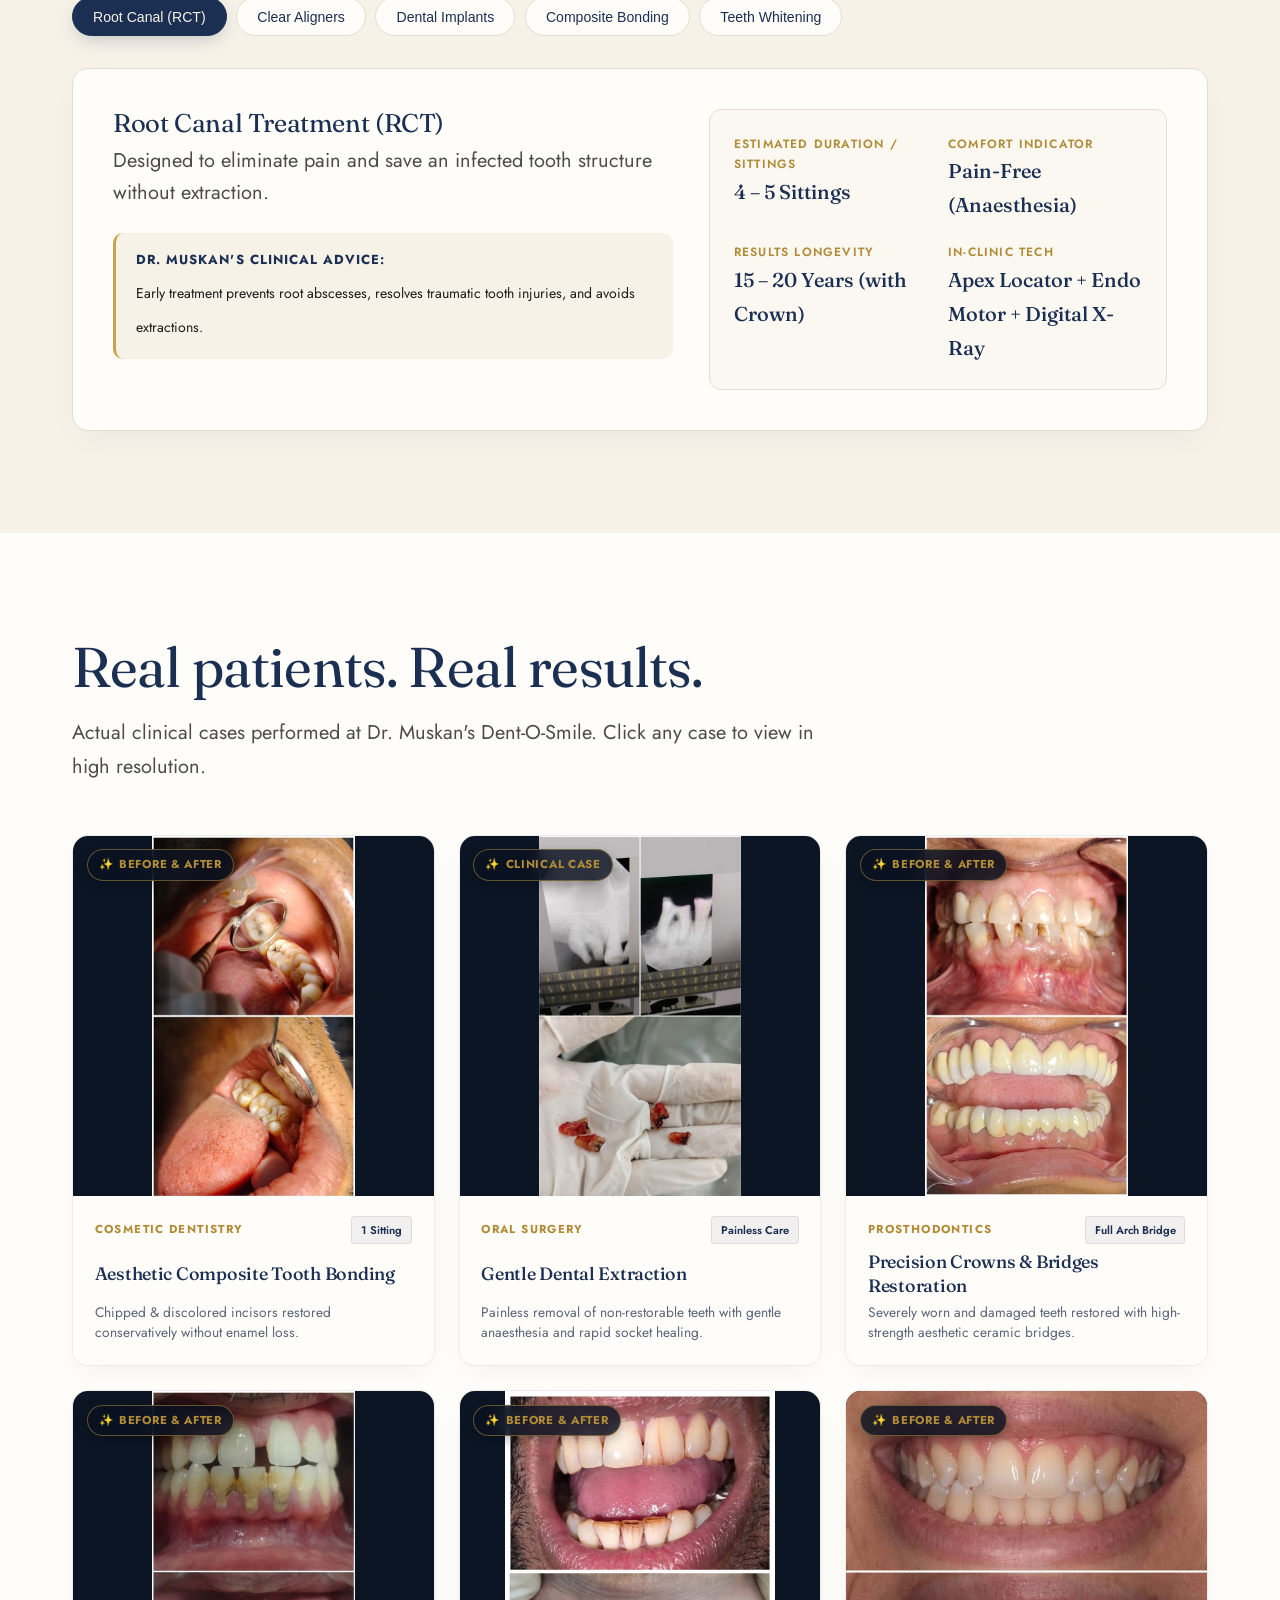
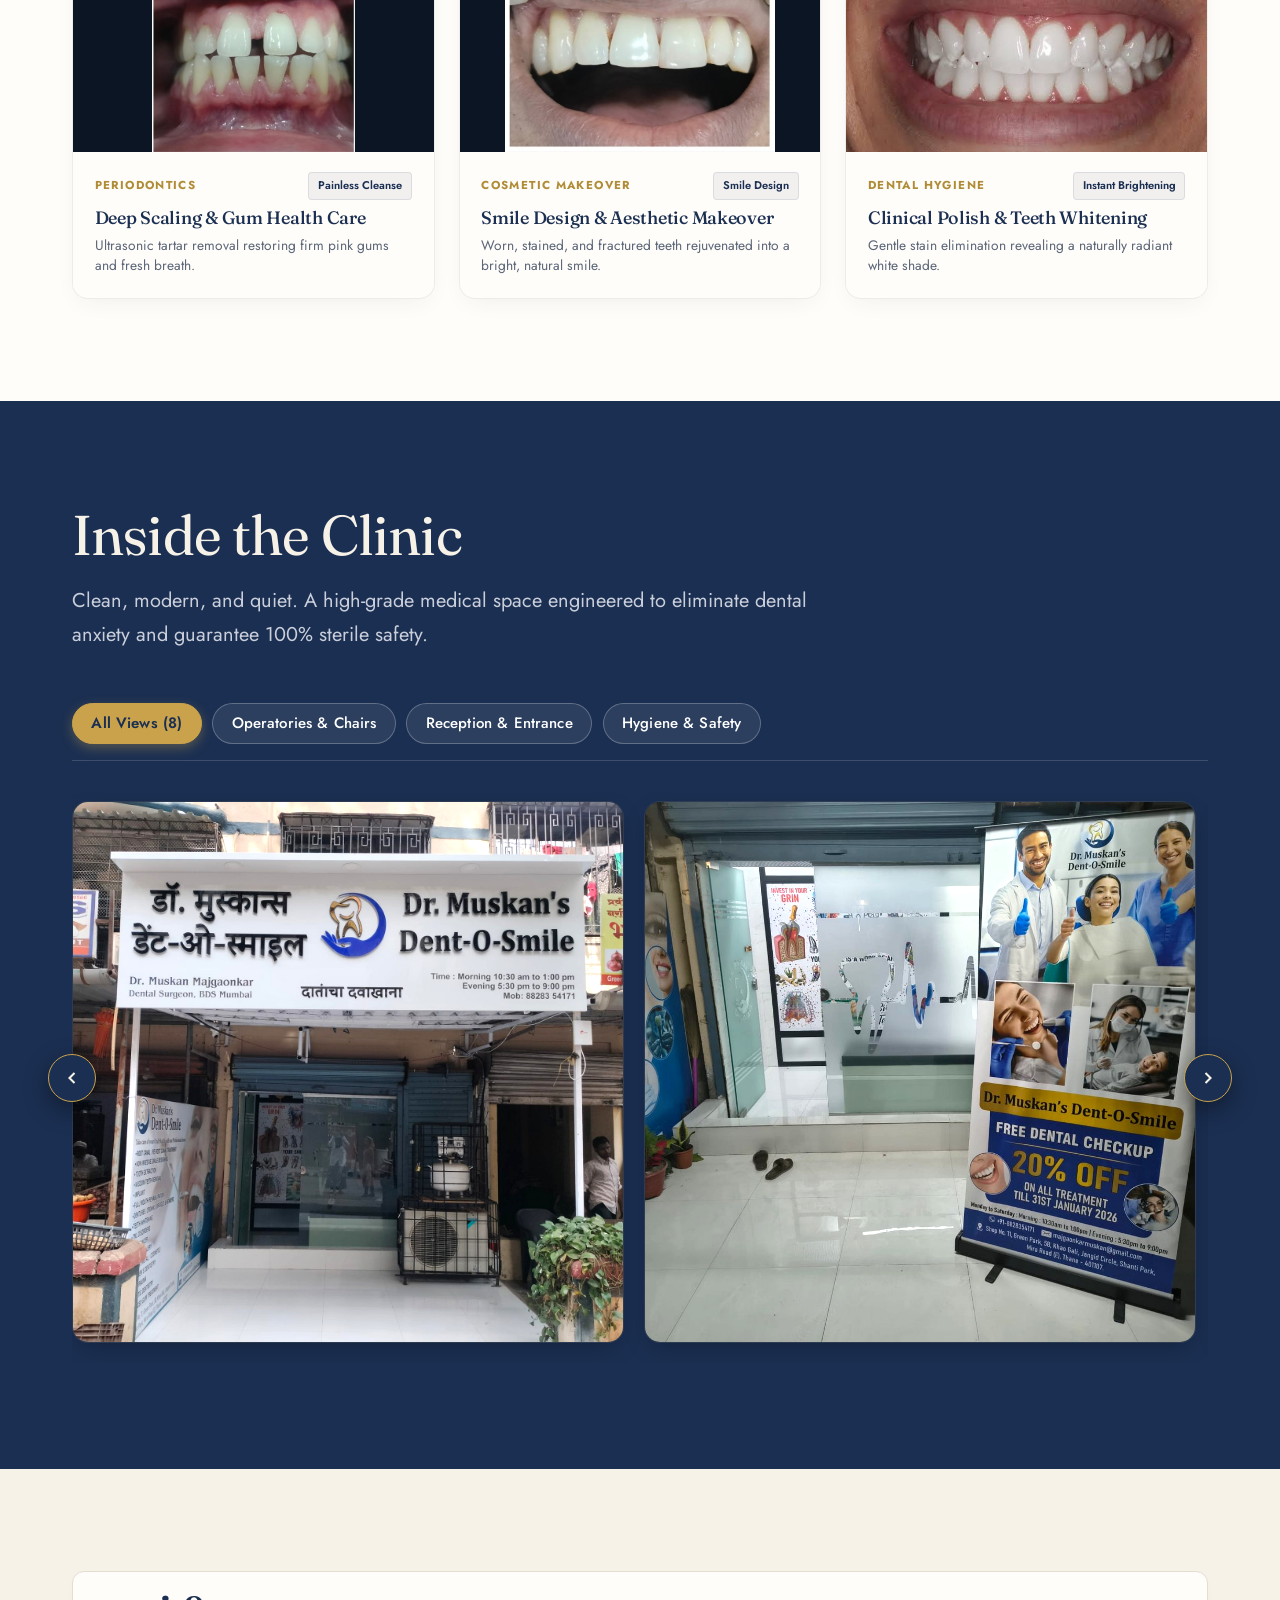
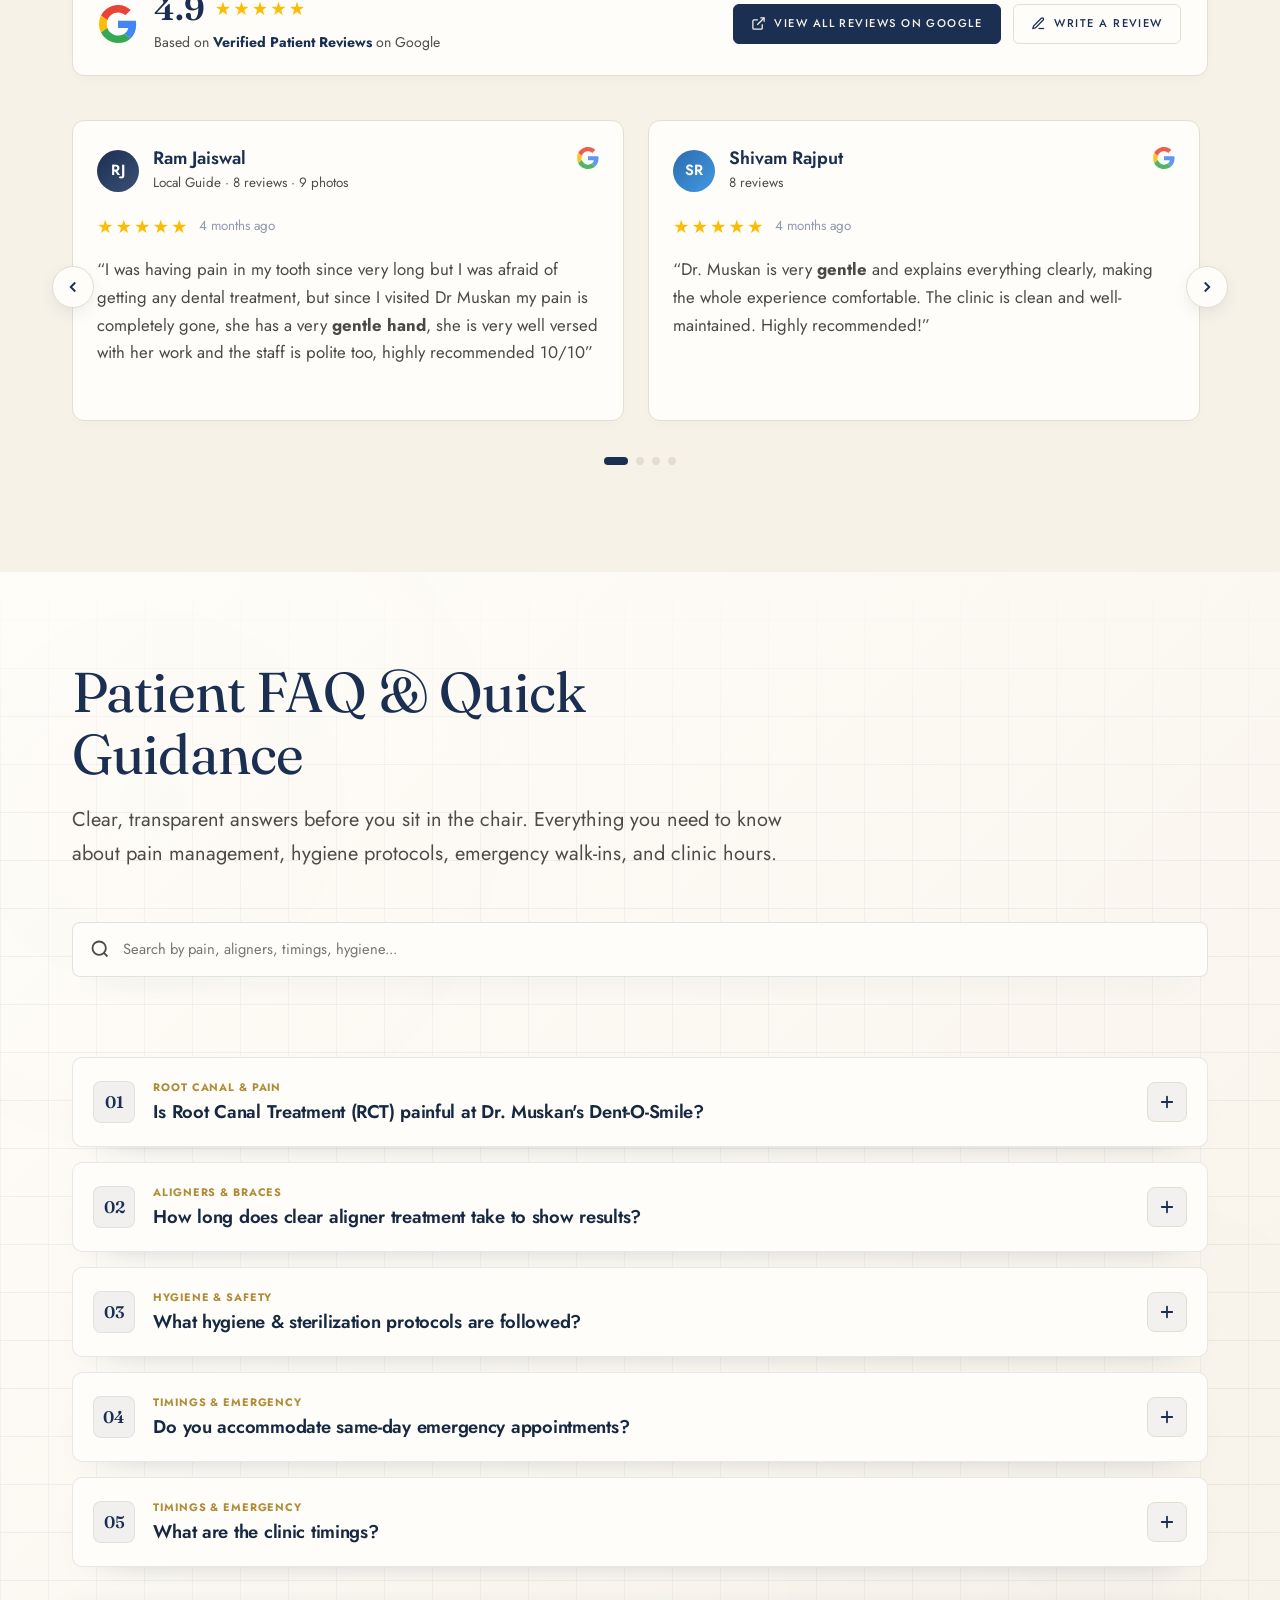
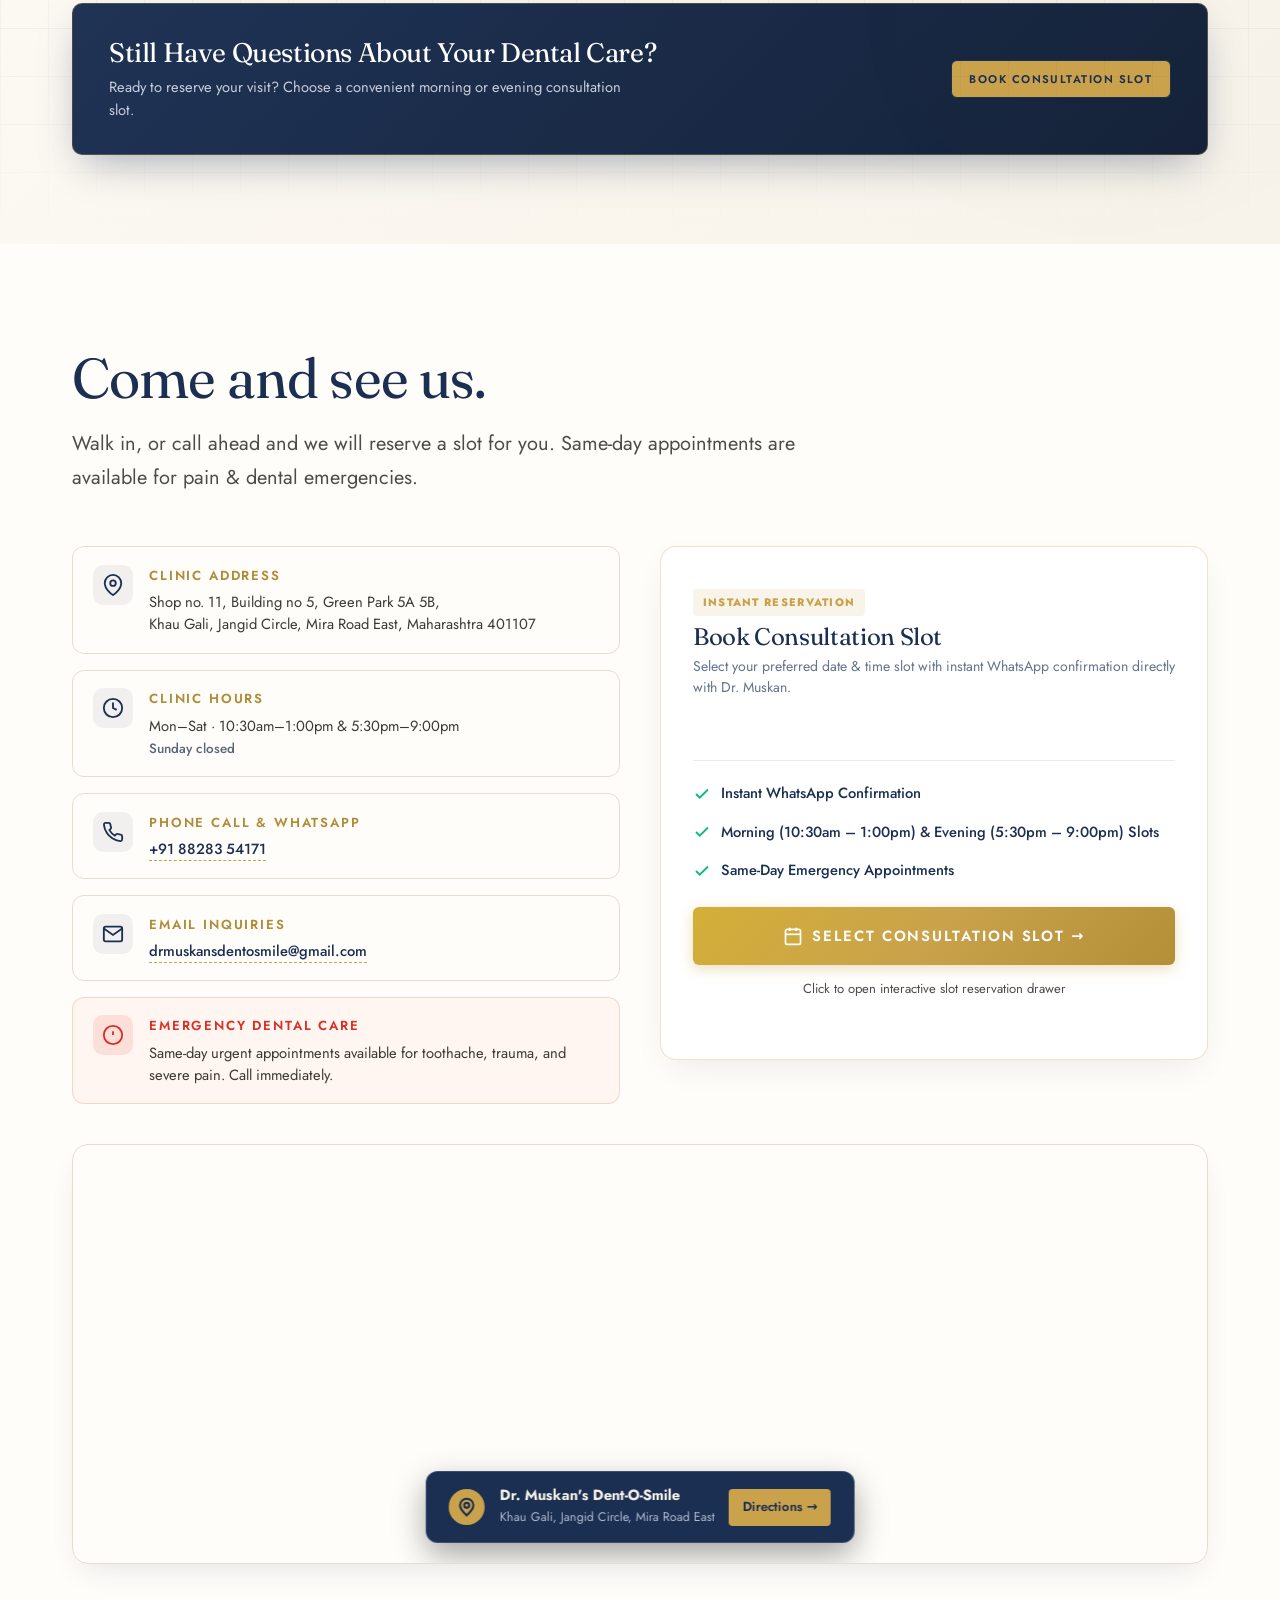
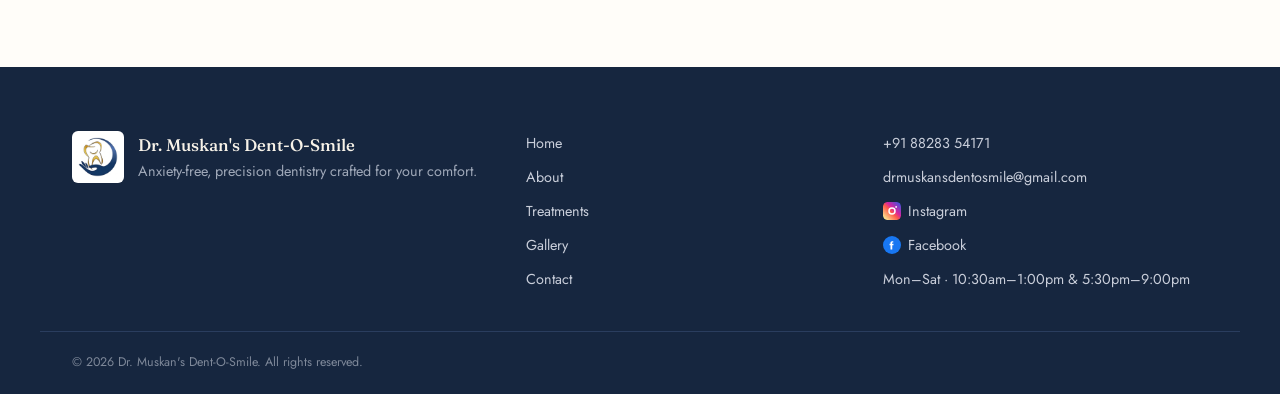
==== commit 900f99c3: "final ig" ====
--- a/index.html
+++ b/index.html
@@ -3,35 +3,64 @@
 <head>
 <meta charset="UTF-8"/>
 <meta name="viewport" content="width=device-width, initial-scale=1.0, maximum-scale=1.0, user-scalable=no, viewport-fit=cover"/>
-<title>Dr. Muskan's Dent-O-Smile | Premium &amp; Gentle Dental Care</title>
-<meta name="description" content="Experience gentle, anxiety-free dental care by Dr. Muskan Majgaonkar (BDS). Specialized in pain-conscious root canals, smile design, clear aligners, and family dentistry."/>
+<title>Dr. Muskan's Dent-O-Smile | Best Dentist &amp; Dental Clinic in Mira Road East</title>
+<meta name="description" content="Experience gentle, pain-conscious dental care by Dr. Muskan Majgaonkar (BDS) in Mira Road East. Specialized in rotary root canals, smile design, clear aligners &amp; dental implants."/>
 <link rel="canonical" href="https://drmuskansdentosmile.com/"/>
-<link rel="icon" type="image/jpeg" href="assets/img/logo-official.jpg"/>
+<link rel="icon" type="image/x-icon" href="/favicon.ico"/>
+<link rel="icon" type="image/png" sizes="32x32" href="/assets/favicon/favicon-32x32.png"/>
+<link rel="icon" type="image/png" sizes="16x16" href="/assets/favicon/favicon-16x16.png"/>
+<link rel="apple-touch-icon" sizes="180x180" href="/assets/favicon/apple-touch-icon.png"/>
+<link rel="manifest" href="/assets/favicon/site.webmanifest"/>
+<meta name="theme-color" content="#1B2F52"/>
+
+<!-- Geo & Local SEO Tags -->
+<meta name="geo.region" content="IN-MH"/>
+<meta name="geo.placename" content="Mira Road East, Thane, Maharashtra"/>
+<meta name="geo.position" content="19.2812;72.8689"/>
+<meta name="ICBM" content="19.2812, 72.8689"/>
+
+<!-- Open Graph / Social Tags -->
+<meta property="og:locale" content="en_IN"/>
 <meta property="og:title" content="Dr. Muskan's Dent-O-Smile | Premium &amp; Gentle Dental Care"/>
-<meta property="og:description" content="Gentle, pain-conscious dental care &amp; personalized treatment by Dr. Muskan Majgaonkar (BDS)."/>
+<meta property="og:description" content="Gentle, pain-conscious dental care &amp; personalized treatment by Dr. Muskan Majgaonkar (BDS) in Mira Road East."/>
 <meta property="og:type" content="website"/>
 <meta property="og:url" content="https://drmuskansdentosmile.com/"/>
 <meta property="og:image" content="https://drmuskansdentosmile.com/assets/img/clinic-signage.jpg"/>
+<meta property="og:image:width" content="1200"/>
+<meta property="og:image:height" content="630"/>
+<meta property="og:image:alt" content="Dr. Muskan's Dent-O-Smile Clinic Signage"/>
 <meta property="og:site_name" content="Dr. Muskan's Dent-O-Smile"/>
 <meta name="twitter:card" content="summary_large_image"/>
-<meta name="twitter:title" content="Dr. Muskan's Dent-O-Smile | Premium &amp; Gentle Dental Care"/>
+<meta name="twitter:title" content="Dr. Muskan's Dent-O-Smile | Best Dental Clinic Mira Road East"/>
 <meta name="twitter:description" content="Gentle, pain-conscious dental care &amp; personalized treatment by Dr. Muskan Majgaonkar (BDS)."/>
 <meta name="twitter:image" content="https://drmuskansdentosmile.com/assets/img/clinic-signage.jpg"/>
-<link rel="preconnect" href="https://fonts.googleapis.com"><link rel="preconnect" href="https://fonts.gstatic.com" crossorigin>
-<link href="https://fonts.googleapis.com/css2?family=Fraunces:opsz,wght@9..144,300;9..144,400;9..144,500;9..144,600&family=Jost:wght@300;400;500;600&display=swap" rel="stylesheet">
-<link rel="stylesheet" href="assets/css/site.css?v=31"/>
+
+<!-- Performance Hints & Preloads -->
+<link rel="dns-prefetch" href="https://fonts.googleapis.com"/>
+<link rel="dns-prefetch" href="https://fonts.gstatic.com"/>
+<link rel="preconnect" href="https://fonts.googleapis.com"/>
+<link rel="preconnect" href="https://fonts.gstatic.com" crossorigin/>
+<link rel="preload" as="image" href="assets/img/dr-muskan-at-chair.jpg" fetchpriority="high"/>
+<link href="https://fonts.googleapis.com/css2?family=Fraunces:opsz,wght@9..144,300;9..144,400;9..144,500;9..144,600;9..144,700;9..144,800&family=Jost:wght@300;400;500;600;700;800&display=swap" rel="stylesheet"/>
+<link rel="stylesheet" href="assets/css/site.css?v=43"/>
+
+<!-- Comprehensive Dental Practice Structured Data -->
 <script type="application/ld+json">
 {
   "@context": "https://schema.org",
   "@graph": [
     {
-      "@type": "Dentist",
+      "@type": ["Dentist", "MedicalBusiness"],
       "@id": "https://drmuskansdentosmile.com/#clinic",
       "name": "Dr. Muskan's Dent-O-Smile",
       "image": "https://drmuskansdentosmile.com/assets/img/clinic-signage.jpg",
       "url": "https://drmuskansdentosmile.com/",
       "telephone": "+918828354171",
       "email": "drmuskansdentosmile@gmail.com",
+      "priceRange": "₹₹",
+      "currenciesAccepted": "INR",
+      "paymentAccepted": "Cash, Credit Card, Debit Card, UPI, Net Banking",
+      "hasMap": "https://maps.google.com/?q=Shop+no.+11,+Building+no+5,+Green+Park+5A+5B,+Khau+Gali,+Jangid+Circle,+Mira+Road+East,+Maharashtra+401107",
       "address": {
         "@type": "PostalAddress",
         "streetAddress": "Shop no. 11, Building no 5, Green Park 5A 5B, Khau Gali, Jangid Circle",
@@ -40,9 +69,31 @@
         "postalCode": "401107",
         "addressCountry": "IN"
       },
+      "geo": {
+        "@type": "GeoCoordinates",
+        "latitude": 19.2812,
+        "longitude": 72.8689
+      },
+      "areaServed": [
+        { "@type": "AdministrativeArea", "name": "Mira Road East" },
+        { "@type": "AdministrativeArea", "name": "Mira Road" },
+        { "@type": "AdministrativeArea", "name": "Bhayandar" },
+        { "@type": "AdministrativeArea", "name": "Dahisar" },
+        { "@type": "AdministrativeArea", "name": "Thane" },
+        { "@type": "AdministrativeArea", "name": "Mumbai" }
+      ],
+      "medicalSpecialty": [
+        "Dentistry",
+        "Endodontics",
+        "Orthodontics",
+        "Prosthodontics",
+        "Cosmetic Dentistry",
+        "Pediatric Dentistry"
+      ],
       "aggregateRating": {
         "@type": "AggregateRating",
-        "ratingValue": "4.9"
+        "ratingValue": "4.9",
+        "reviewCount": "120"
       },
       "openingHoursSpecification": [
         {
@@ -61,8 +112,47 @@
       "founder": {
         "@type": "Person",
         "name": "Dr. Muskan Majgaonkar",
-        "jobTitle": "Dental Surgeon",
-        "alumniOf": "BDS"
+        "jobTitle": "Dental Surgeon & Founder",
+        "alumniOf": "BDS",
+        "gender": "Female"
+      },
+      "hasOfferCatalog": {
+        "@type": "OfferCatalog",
+        "name": "Dental Treatments & Services",
+        "itemListElement": [
+          {
+            "@type": "Offer",
+            "itemOffered": {
+              "@type": "MedicalProcedure",
+              "name": "Root Canal Treatment (RCT)",
+              "description": "Pain-free rotary endodontics with precision single or multi-sitting options."
+            }
+          },
+          {
+            "@type": "Offer",
+            "itemOffered": {
+              "@type": "MedicalProcedure",
+              "name": "Clear Aligners & Invisible Braces",
+              "description": "Custom digitally-scanned invisible aligners for discreet smile straightening."
+            }
+          },
+          {
+            "@type": "Offer",
+            "itemOffered": {
+              "@type": "MedicalProcedure",
+              "name": "Dental Implants",
+              "description": "Permanent biocompatible titanium implants for lifelike tooth replacement."
+            }
+          },
+          {
+            "@type": "Offer",
+            "itemOffered": {
+              "@type": "MedicalProcedure",
+              "name": "Cosmetic Dentistry & Smile Design",
+              "description": "Composite veneers, ceramic laminates, teeth whitening, and aesthetic shaping."
+            }
+          }
+        ]
       }
     },
     {
@@ -70,7 +160,7 @@
       "mainEntity": [
         {
           "@type": "Question",
-          "name": "Is Root Canal Treatment (RCT) painful at Dent-O-Smile?",
+          "name": "Is Root Canal Treatment (RCT) painful at Dr. Muskan's Dent-O-Smile?",
           "acceptedAnswer": {
             "@type": "Answer",
             "text": "No. Dr. Muskan uses precision local anesthesia and advanced rotary technology, making root canal procedures comfortable and virtually pain-free."
@@ -116,7 +206,7 @@
       <a href="#gallery" data-section="gallery">Gallery</a>
       <a href="#contact" data-section="contact">Contact</a>
       <div class="nav-cta-group">
-        <a class="btn-whatsapp-circle" href="https://wa.me/918828354171?text=Hi%20Dr.%20Muskan,%20I%20would%20like%20to%20inquire%20about%20an%20appointment" target="_blank" rel="noopener" aria-label="WhatsApp Us" title="Chat on WhatsApp">
+        <a class="btn-whatsapp-circle" href="https://wa.me/918828354171?text=Hi%20Dr.%20Muskan,%20I%20would%20like%20to%20inquire%20about%20an%20appointment%20at%20Dr.%20Muskan%27s%20Dent-O-Smile" target="_blank" rel="noopener" aria-label="WhatsApp Us" title="Chat on WhatsApp">
           <img src="assets/img/whatsapp-icon.png" alt="WhatsApp" width="24" height="24" style="object-fit: contain; border-radius: 50%; display: block;" />
         </a>
         <button class="btn btn-sm btn-nav-book" data-open-slot-modal>
@@ -192,7 +282,7 @@
           "I believe dental care should be gentle, transparent, and built around your personal comfort."
         </p>
         <p class="dr-bio">
-          Dr. Muskan founded Dent-O-Smile with a singular focus: to redefine the modern dental journey through unhurried appointments, precision technique, and genuine warmth. Rather than rushing through care, she takes the time to listen, explain every detail on your digital X-ray, and ensure you feel completely relaxed and valued.
+          Dr. Muskan founded Dr. Muskan's Dent-O-Smile with a singular focus: to redefine the modern dental journey through unhurried appointments, precision technique, and genuine warmth. Rather than rushing through care, she takes the time to listen, explain every detail on your treatment, and ensure you feel completely relaxed and valued.
         </p>
 
         <!-- Doctor Care Highlights Grid -->
@@ -248,10 +338,10 @@
   <div class="wrap">
     <header class="sec-head reveal-up">
       <h2 class="h2">Our Clinical Philosophy</h2>
-      <p class="sec-sub">Discover the four core care standards that make every visit at Dent-O-Smile calm, gentle, and transparent.</p>
+      <p class="sec-sub">Discover the four core care standards that make every visit at Dr. Muskan's Dent-O-Smile calm, gentle, and transparent.</p>
     </header>
 
-    <div class="pillars-grid reveal-blur">
+    <div class="pillars-grid reveal-up">
       <div class="pillars-nav" style="display: flex; flex-direction: column; gap: 1.15rem; height: 100%; justify-content: space-between;">
         <!-- Pillar 1 -->
         <button class="pillar-tab" data-pillar="1" style="padding: 1.45rem 1.65rem; display: flex; align-items: center; justify-content: space-between; text-align: left;">
@@ -380,7 +470,7 @@
         <div class="svc-body"><h3>Teeth Whitening</h3><p>Professional laser shade-lifting to safely brighten deeply stained teeth.</p></div>
       </article>
       <article class="svc-card stagger-child">
-        <div class="svc-img-wrap"><img src="assets/img/clear-aligners-treatment.jpg" alt="Clear aligners treatment" width="600" height="600" loading="lazy"/></div>
+        <div class="svc-img-wrap"><img src="assets/img/service-aligners.jpg" alt="Clear aligners treatment" width="600" height="600" loading="lazy"/></div>
         <div class="svc-body"><h3>Clear Aligners</h3><p>Near-invisible, custom-fit removable trays to correct malalignment and discreetly align teeth without metal wires.</p></div>
       </article>
       <article class="svc-card stagger-child">
@@ -394,7 +484,7 @@
         <div class="svc-body"><h3>Root Canal Treatment</h3><p>Saving infected teeth with gentle, pain-free technique in as few sittings as possible.</p></div>
       </article>
       <article class="svc-card stagger-child">
-        <div class="svc-img-wrap"><img src="assets/img/service-crowns-bridges.png" alt="Dental crowns and bridges" width="600" height="600" loading="lazy"/></div>
+        <div class="svc-img-wrap"><img src="assets/img/service-crowns.jpg" alt="Dental crowns and bridges" width="600" height="600" loading="lazy"/></div>
         <div class="svc-body"><h3>Crowns &amp; Bridges</h3><p>Protecting and strengthening compromised teeth with natural ceramic crowns.</p></div>
       </article>
       <article class="svc-card stagger-child">
@@ -465,10 +555,8 @@
 
       <!-- Specialist 3: Dr. Lynette Fernandes -->
       <article class="spec-card stagger-child">
-        <div class="spec-img-wrap spec-img-placeholder">
-          <div class="spec-ph-icon" aria-hidden="true">
-            <svg width="44" height="44" viewBox="0 0 24 24" fill="none" stroke="currentColor" stroke-width="1.8"><path d="M20 21v-2a4 4 0 0 0-4-4H8a4 4 0 0 0-4 4v2"/><circle cx="12" cy="7" r="4"/></svg>
-          </div>
+        <div class="spec-img-wrap">
+          <img src="assets/img/dr-lynette-fernandes.jpg" alt="Dr. Lynette Fernandes - Periodontist &amp; Implantologist" width="600" height="650" class="spec-cover-img" loading="lazy"/>
           <span class="spec-badge">Periodontics &amp; Implants</span>
         </div>
         <div class="spec-body-content">
@@ -526,7 +614,7 @@
           <div class="est-metric-val" id="estPain">Pain-Free (Anaesthesia)</div>
         </div>
 
-        <div>
+        <div id="estLongevityBox">
           <div class="est-metric-label">Results Longevity</div>
           <div class="est-metric-val" id="estLongevity">15 – 20 Years (with Crown)</div>
         </div>
@@ -546,19 +634,13 @@
     <header class="sec-head reveal-up">
       <h2 class="h2">Real patients. Real results.</h2>
       <p class="sec-sub">Actual clinical cases performed at Dr. Muskan's Dent-O-Smile. Click any case to view in high resolution.</p>
-      <div class="mobile-swipe-hint reveal-up">
-        <span>Swipe cases &rarr;</span>
-      </div>
     </header>
 
-    <!-- Category Filter Bar -->
-    <div class="gallery-filter-bar reveal-up">
-      <button class="gallery-filter-btn active" data-filter="all">All Cases</button>
-      <button class="gallery-filter-btn" data-filter="cosmetic">Cosmetic &amp; Bonding</button>
-      <button class="gallery-filter-btn" data-filter="rct">Root Canal &amp; Crowns</button>
-      <button class="gallery-filter-btn" data-filter="hygiene">Scaling &amp; Hygiene</button>
-      <button class="gallery-filter-btn" data-filter="aligners">Clear Aligners</button>
-    </div>
+    <div class="gallery-swipe-pill mobile-only-swipe-hint">
+      <svg width="15" height="15" viewBox="0 0 24 24" fill="none" stroke="currentColor" stroke-width="2.2"><path d="M18 8L22 12L18 16"/><path d="M6 8L2 12L6 16"/><path d="M2 12H22"/></svg>
+      <span>SWIPE CASES &rarr;</span>
+    </div>
+
 
     <div class="cases-grid stagger-parent" id="casesGrid">
       
@@ -738,8 +820,8 @@
       <div class="clinic-carousel-track" id="clinicStrip">
         
         <!-- 01: Main Signage Board -->
-        <figure class="clinic-photo-card case-item" data-category="reception" data-img="assets/img/clinic-signage.jpg" data-title="Dent-O-Smile Official Main Clinic Board &amp; Information">
-          <img src="assets/img/clinic-signage.jpg" alt="Dent-O-Smile main clinic board" width="800" height="600" loading="lazy"/>
+        <figure class="clinic-photo-card case-item" data-category="reception" data-img="assets/img/clinic-signage.jpg" data-title="Dr. Muskan's Dent-O-Smile Official Main Clinic Board &amp; Information">
+          <img src="assets/img/clinic-signage.jpg" alt="Dr. Muskan's Dent-O-Smile main clinic board" width="800" height="600" loading="lazy"/>
           <figcaption class="strip-caption">
             <span class="strip-badge">Clinic Main Board</span>
             <span class="strip-title">Dr. Muskan's Dent-O-Smile</span>
@@ -1086,12 +1168,12 @@
 <section class="sec faq-sec faq-modern" id="faq">
   <div class="wrap faq-wrap">
     
-    <div class="sec-head text-center reveal-up">
+    <header class="sec-head reveal-up">
       <h2 class="h2 sec-title">Patient FAQ &amp; Quick Guidance</h2>
-      <p class="sec-sub" style="max-width: 620px; margin: 0.5rem auto 2.5rem auto;">
+      <p class="sec-sub">
         Clear, transparent answers before you sit in the chair. Everything you need to know about pain management, hygiene protocols, emergency walk-ins, and clinic hours.
       </p>
-    </div>
+    </header>
 
     <div class="faq-main reveal-up">
       <div class="faq-search-box desktop-only-faq-search">
@@ -1109,7 +1191,7 @@
                 <span class="faq-num-avatar">01</span>
                 <div class="faq-q-details">
                   <span class="faq-cat-tag">Root Canal &amp; Pain</span>
-                  <h3 class="faq-q-text">Is Root Canal Treatment (RCT) painful at Dent-O-Smile?</h3>
+                  <h3 class="faq-q-text">Is Root Canal Treatment (RCT) painful at Dr. Muskan's Dent-O-Smile?</h3>
                 </div>
               </div>
               <span class="faq-icon-wrap" aria-hidden="true">
@@ -1456,7 +1538,7 @@
 <!-- ══ FLOATING LUXURY CONCIERGE MENU ═══════════════════════ -->
 <div class="floating-concierge" id="floatingConcierge">
   <div class="concierge-menu">
-    <a href="https://wa.me/918828354171?text=Hi%20Dr.%20Muskan,%20I%20have%20an%20inquiry" target="_blank" rel="noopener" class="concierge-item">
+    <a href="https://wa.me/918828354171?text=Hi%20Dr.%20Muskan,%20I%20have%20an%20inquiry%20regarding%20Dr.%20Muskan%27s%20Dent-O-Smile" target="_blank" rel="noopener" class="concierge-item">
       <span>💬 WhatsApp Dr. Muskan</span>
     </a>
     <a href="tel:+918828354171" class="concierge-item">
@@ -1561,7 +1643,7 @@
     <button class="quiz-modal-close" id="quizModalClose" aria-label="Close quiz">&times;</button>
     
     <div class="quiz-modal-header">
-      <div class="quiz-modal-tagline">Dent-O-Smile Assessment</div>
+      <div class="quiz-modal-tagline">Dr. Muskan's Dent-O-Smile Assessment</div>
       <h2 class="quiz-modal-title" id="quizModalTitle">Diagnostic Smile Assessment</h2>
       <div class="quiz-modal-meta">
         <span class="quiz-step-indicator" id="popupQuizStepIndicator">Step 1 of 3</span>
@@ -1716,6 +1798,6 @@
   </div>
 </div>
 
-<script src="assets/js/site.js?v=25"></script>
+<script src="assets/js/site.js?v=30"></script>
 </body>
 </html>
--- a/assets/css/site.css
+++ b/assets/css/site.css
@@ -11,11 +11,12 @@
   --ease-in-out-quart:cubic-bezier(.76,0,.24,1);
   --dur-fast:.22s; --dur-med:.42s; --dur-slow:.72s;
 }
-*{margin:0;padding:0;box-sizing:border-box}
-html{scroll-behavior:smooth;-webkit-text-size-adjust:100%;width:100%;max-width:100vw;overflow-x:clip}
+*{margin:0;padding:0;box-sizing:border-box;-webkit-font-smoothing:antialiased;-moz-osx-font-smoothing:grayscale}
+html{scroll-behavior:smooth;-webkit-text-size-adjust:100%;text-rendering:optimizeLegibility;width:100%;max-width:100vw;overflow-x:clip}
 body{font-family:var(--sans);color:var(--ink);background:var(--paper);
   font-size:clamp(1.0625rem,0.98rem + 0.4vw,1.25rem);line-height:1.7;font-weight:400;
-  -webkit-font-smoothing:antialiased;width:100%;max-width:100vw;overflow-x:clip;position:relative}
+  -webkit-font-smoothing:antialiased;-moz-osx-font-smoothing:grayscale;text-rendering:optimizeLegibility;
+  width:100%;max-width:100vw;overflow-x:clip;position:relative}
 img{max-width:100%;height:auto;display:block}
 a{color:inherit}
 .wrap{max-width:var(--wrap);margin:0 auto;padding-inline:var(--pad);width:100%;box-sizing:border-box}
@@ -50,6 +51,15 @@
 .btn:hover{background:var(--gold);border-color:var(--gold);color:#fff;
   transform:translateY(-2px);box-shadow:0 8px 24px -8px rgba(201,162,75,.45)}
 .btn:active{transform:translateY(0)}
+.btn:focus-visible,
+button:focus-visible,
+a:focus-visible,
+input:focus-visible,
+select:focus-visible,
+textarea:focus-visible {
+  outline: 2px solid var(--gold-2);
+  outline-offset: 3px;
+}
 .btn-ghost{background:transparent;color:var(--navy)}
 .btn-ghost:hover{background:var(--navy);color:var(--cream);border-color:var(--navy)}
 .btn-whatsapp{display:inline-flex;align-items:center;gap:.45rem;background:#25D366;border-color:#25D366;color:#fff}
@@ -198,16 +208,43 @@
   }
 }
 .svc-card{background:var(--paper);border:1px solid var(--line);border-radius:12px;overflow:hidden;
+  display:flex;flex-direction:column;height:100%;
   transition:transform var(--dur-med) var(--ease-out-expo),
              box-shadow var(--dur-med) var(--ease-out-expo),
              border-color var(--dur-fast)}
 .svc-card:hover{transform:translateY(-4px);box-shadow:0 16px 36px -12px rgba(27,47,82,.14);border-color:var(--gold)}
-.svc-img-wrap{overflow:hidden}
-.svc-img-wrap img{aspect-ratio:1/1;object-fit:cover;width:100%;
-  transition:transform .55s var(--ease-out-expo)}
-.svc-card:hover .svc-img-wrap img{transform:scale(1.06)}
-.svc-body{padding:1.35rem 1.4rem 1.6rem}
-.svc-body p{font-size:.93rem;margin:.5rem 0 .9rem}
+.svc-img-wrap{
+  overflow:hidden;
+  position:relative;
+  width:100%;
+  aspect-ratio:1/1;
+  background:#ffffff;
+  display:flex;
+  align-items:center;
+  justify-content:center;
+  border-bottom:1px solid #f0eae1;
+}
+.svc-img-wrap img{
+  width:100%;
+  height:100%;
+  object-fit:cover;
+  display:block;
+  transition:transform .55s var(--ease-out-expo);
+}
+.svc-img-wrap img[src*="service-fillings"],
+.svc-img-wrap img[src*="service-scaling"],
+.svc-img-wrap img[src*="service-smile-designing"],
+.svc-img-wrap img[src*="service-teeth-whitening"],
+.svc-img-wrap img[src*="service-dentures"],
+.svc-img-wrap img[src*="service-removable-denture"] {
+  object-fit:contain;
+  background:#ffffff;
+  padding:4px;
+}
+.svc-card:hover .svc-img-wrap img{transform:scale(1.05)}
+.svc-body{padding:1.35rem 1.4rem 1.6rem;display:flex;flex-direction:column;flex:1}
+.svc-body h3{font-size:1.3rem;margin-bottom:0.35rem}
+.svc-body p{font-size:.93rem;margin:.4rem 0 0;flex:1;line-height:1.55}
 .svc-body b{font-family:var(--serif);color:var(--gold-2);font-weight:500;font-size:1.05rem}
 .svc-more{margin-top:2rem}
 
@@ -288,15 +325,19 @@
   border: 1px solid rgba(255,255,255,.1);
   box-shadow: 0 16px 40px -12px rgba(0,0,0,.6);
 }
-.strip-card img {
+.strip-card img,
+.strip img {
   width: 100%;
   aspect-ratio: 4/3;
   object-fit: cover;
   display: block;
-  transition: transform .55s var(--ease-out-expo);
-}
-.strip-card:hover img {
+  filter: brightness(1.10) contrast(1.04);
+  transition: transform .55s var(--ease-out-expo), filter .4s ease;
+}
+.strip-card:hover img,
+.strip img:hover {
   transform: scale(1.06);
+  filter: brightness(1.14) contrast(1.04);
 }
 .strip-caption {
   position: absolute;
@@ -418,13 +459,33 @@
   }
 }
 
+.gallery-swipe-pill {
+  display: none;
+}
+
 @media (max-width: 768px) {
+  .gallery-swipe-pill {
+    display: inline-flex;
+    align-items: center;
+    gap: 0.5rem;
+    padding: 0.38rem 0.85rem;
+    background: rgba(201, 162, 75, 0.12);
+    border: 1px solid rgba(201, 162, 75, 0.35);
+    border-radius: 30px;
+    font-size: 0.76rem;
+    font-weight: 600;
+    letter-spacing: 0.1em;
+    text-transform: uppercase;
+    color: var(--gold-2);
+    margin-bottom: 1.25rem;
+  }
+
   .cases-grid {
     display: flex !important;
     overflow-x: auto !important;
     scroll-snap-type: x mandatory;
     -webkit-overflow-scrolling: touch;
-    gap: 1.25rem !important;
+    gap: 1.5rem !important;
     padding-bottom: 1.25rem;
     padding-left: 0;
     padding-right: 0;
@@ -1221,16 +1282,18 @@
 .spec-tags {
   display: flex;
   flex-wrap: wrap;
-  gap: .4rem;
-  margin-top: 1rem;
+  gap: .5rem;
+  margin-top: 1.15rem;
 }
 .spec-tags span {
-  font-size: .84rem;
+  font-size: 0.96rem;
+  font-weight: 500;
   color: var(--navy);
   background: var(--cream);
   border: 1px solid var(--line);
-  padding: .3rem .65rem;
-  border-radius: 4px;
+  padding: .42rem .8rem;
+  border-radius: 6px;
+  line-height: 1.35;
 }
 
 /* ── Contact Metadata List ──────────────────────────── */
@@ -1478,23 +1541,21 @@
 .reveal-scale,
 .scale-in,
 .reveal-blur {
-  will-change: transform, opacity, filter;
   transition: opacity 0.65s cubic-bezier(0.16, 1, 0.3, 1),
-              transform 0.65s cubic-bezier(0.16, 1, 0.3, 1),
-              filter 0.65s cubic-bezier(0.16, 1, 0.3, 1);
+              transform 0.65s cubic-bezier(0.16, 1, 0.3, 1);
 }
 [style*="--d"]{transition-delay:var(--d,0s)}
 
 html.js-ready .reveal-fade { opacity: 0; }
-html.js-ready .reveal-up { opacity: 0; transform: translateY(32px); }
-html.js-ready .reveal-down { opacity: 0; transform: translateY(-32px); }
+html.js-ready .reveal-up { opacity: 0; transform: translateY(28px); }
+html.js-ready .reveal-down { opacity: 0; transform: translateY(-28px); }
 html.js-ready .reveal-slide-left,
-html.js-ready .reveal-left { opacity: 0; transform: translateX(-36px); }
+html.js-ready .reveal-left { opacity: 0; transform: translateX(-32px); }
 html.js-ready .reveal-slide-right,
-html.js-ready .reveal-right { opacity: 0; transform: translateX(36px); }
+html.js-ready .reveal-right { opacity: 0; transform: translateX(32px); }
 html.js-ready .reveal-scale,
-html.js-ready .scale-in { opacity: 0; transform: scale(0.92); }
-html.js-ready .reveal-blur { opacity: 0; filter: blur(8px); transform: translateY(20px) scale(0.97); }
+html.js-ready .scale-in { opacity: 0; transform: scale(0.96); }
+html.js-ready .reveal-blur { opacity: 0; transform: translateY(20px); }
 
 .revealed,
 html:not(.js-ready) .reveal-fade,
@@ -1508,23 +1569,25 @@
 html:not(.js-ready) .scale-in,
 html:not(.js-ready) .reveal-blur {
   opacity: 1 !important;
-  transform: translateY(0) translateX(0) scale(1) !important;
-  filter: blur(0) !important;
+  transform: none !important;
+  filter: none !important;
+  will-change: auto !important;
 }
 
 /* stagger children */
 .stagger-child {
-  will-change: transform, opacity;
   transition: opacity 0.6s cubic-bezier(0.16, 1, 0.3, 1),
               transform 0.6s cubic-bezier(0.16, 1, 0.3, 1);
 }
 html.js-ready .stagger-child {
   opacity: 0;
-  transform: translateY(24px);
+  transform: translateY(20px);
 }
 .stagger-parent.stagger-go .stagger-child, html:not(.js-ready) .stagger-child {
   opacity: 1 !important;
-  transform: translateY(0) !important;
+  transform: none !important;
+  filter: none !important;
+  will-change: auto !important;
 }
 .stagger-parent.stagger-go .stagger-child:nth-child(1){transition-delay:.04s}
 .stagger-parent.stagger-go .stagger-child:nth-child(2){transition-delay:.10s}
@@ -1786,7 +1849,7 @@
   margin-bottom: 1.25rem;
 }
 .ba-head h3 {
-  font-family: var(--font-head);
+  font-family: var(--serif);
   font-size: 1.35rem;
   margin: 0;
   color: var(--navy);
@@ -3603,7 +3666,7 @@
   display: grid;
   grid-template-columns: 1.1fr 0.9fr;
   gap: 2rem;
-  align-items: center;
+  align-items: start;
   box-shadow: 0 12px 32px -12px rgba(27, 47, 82, 0.08);
 }
 @media (max-width: 840px) {
@@ -3992,33 +4055,37 @@
 .clinic-filter-bar {
   display: flex;
   align-items: center;
-  gap: 0.6rem;
+  gap: 0.65rem;
   flex-wrap: wrap;
-  border-bottom: 1px solid rgba(255, 255, 255, 0.1);
-  padding-bottom: 0.85rem;
+  border-bottom: 1px solid rgba(255, 255, 255, 0.15);
+  padding-bottom: 1rem;
 }
 .clinic-filter-btn {
-  background: rgba(255, 255, 255, 0.05);
-  border: 1px solid rgba(255, 255, 255, 0.12);
-  color: var(--paper-2);
-  padding: 0.45rem 1rem;
+  background: rgba(255, 255, 255, 0.08);
+  border: 1px solid rgba(255, 255, 255, 0.25);
+  color: #FFFFFF;
+  padding: 0.52rem 1.15rem;
   border-radius: 50px;
-  font-size: 0.82rem;
+  font-size: 0.94rem;
   font-weight: 500;
   cursor: pointer;
-  transition: all 0.3s ease;
+  transition: all 0.2s ease;
   font-family: var(--sans);
+  letter-spacing: 0.01em;
+  -webkit-font-smoothing: antialiased;
+  -moz-osx-font-smoothing: grayscale;
 }
 .clinic-filter-btn:hover {
-  background: rgba(212, 175, 55, 0.15);
+  background: rgba(201, 162, 75, 0.25);
   border-color: var(--gold);
-  color: var(--gold-light);
+  color: #FFFFFF;
 }
 .clinic-filter-btn.active {
   background: var(--gold);
   border-color: var(--gold);
-  color: var(--navy-dark);
+  color: var(--navy);
   font-weight: 600;
+  box-shadow: 0 4px 12px rgba(201, 162, 75, 0.35);
 }
 
 
@@ -4043,7 +4110,8 @@
   aspect-ratio: 4 / 3;
   object-fit: cover;
   display: block;
-  transition: transform 0.8s cubic-bezier(0.16, 1, 0.3, 1);
+  filter: brightness(1.10) contrast(1.04);
+  transition: transform 0.8s cubic-bezier(0.16, 1, 0.3, 1), filter 0.4s ease;
 }
 .clinic-photo-card:hover {
   transform: translateY(-6px);
@@ -4052,6 +4120,7 @@
 }
 .clinic-photo-card:hover img {
   transform: scale(1.12);
+  filter: brightness(1.15) contrast(1.04);
 }
 
 @media (max-width: 1024px) {
@@ -4598,7 +4667,7 @@
   margin-bottom: 0.75rem;
 }
 .faq-stats span strong {
-  color: var(--navy-dark);
+  color: var(--navy-2);
 }
 
 /* ── Mobile Viewport Scaling & Horizontal Overflow Prevention ── */
@@ -5087,9 +5156,7 @@
 
   /* FAQ Container Expansion */
   .faq-wrap {
-    max-width: 1040px;
-    margin-left: auto;
-    margin-right: auto;
+    max-width: var(--wrap);
   }
 
   /* Map Section Expansion */
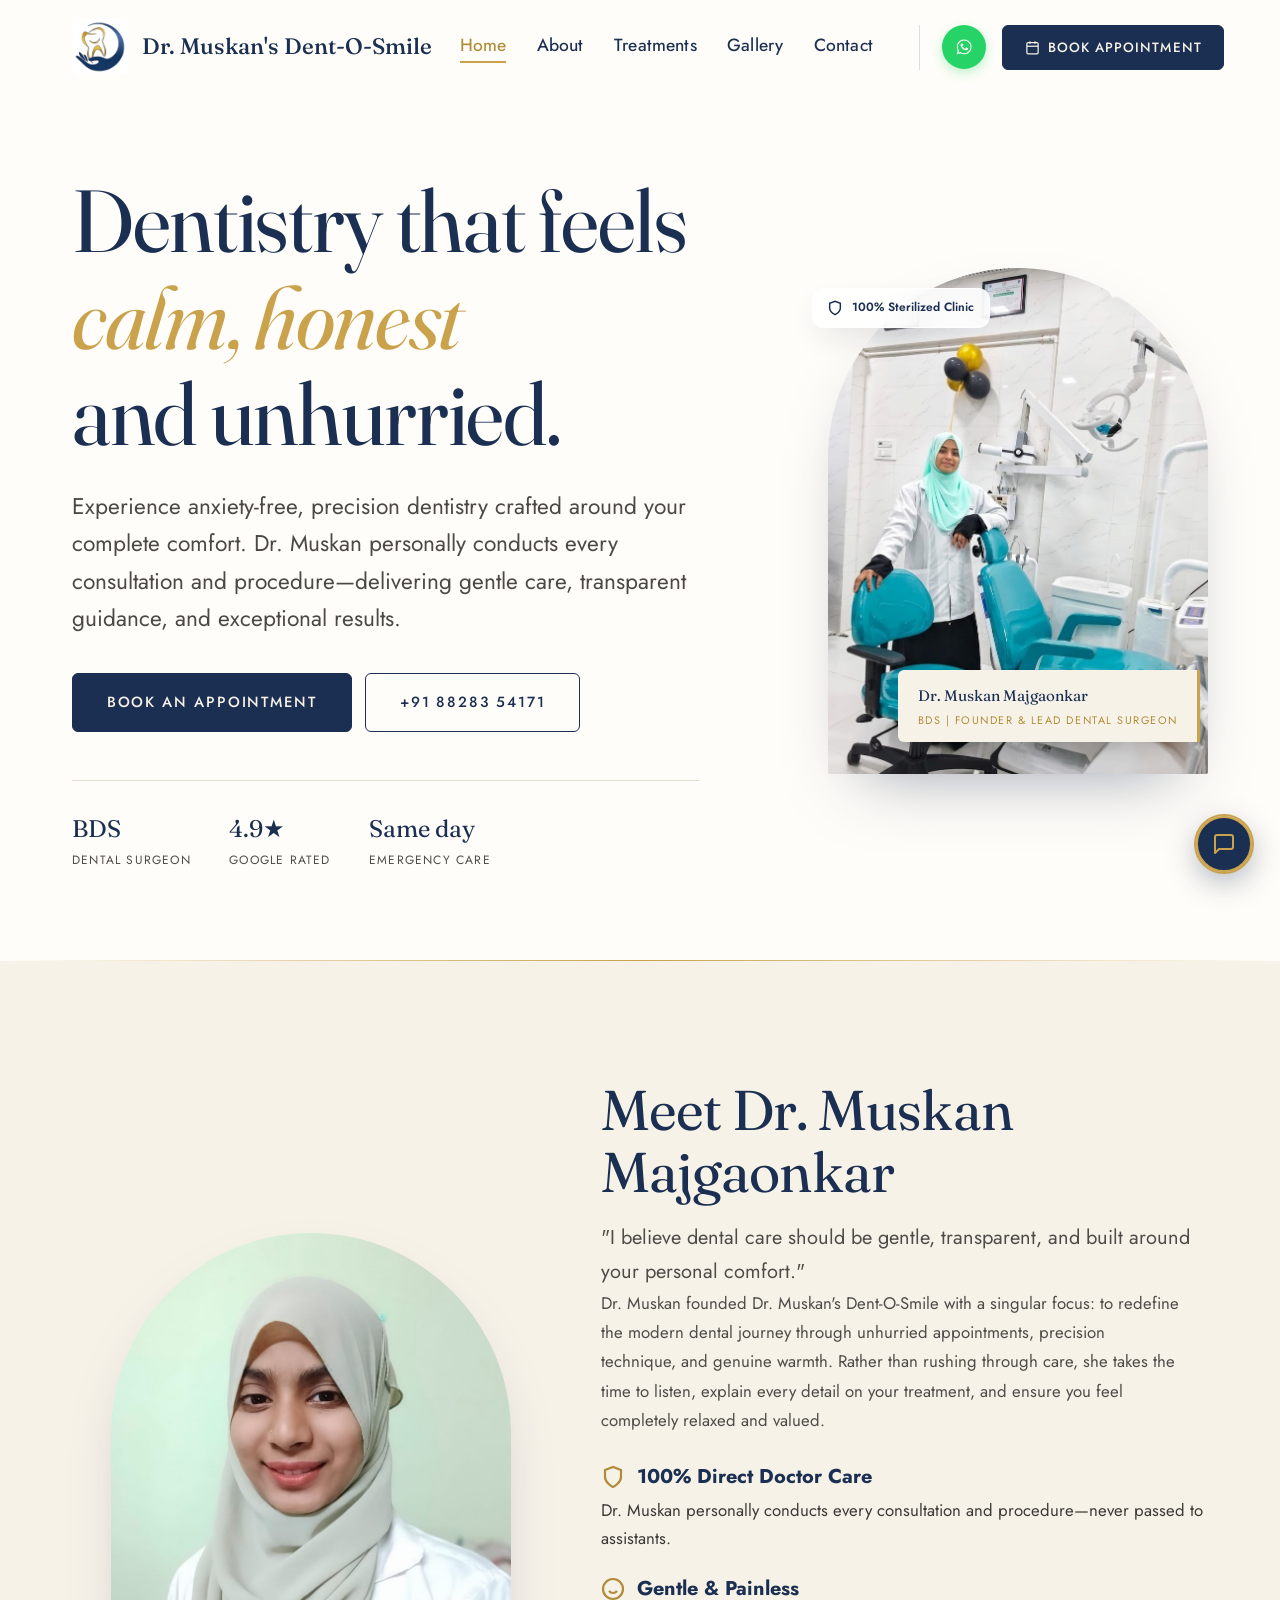
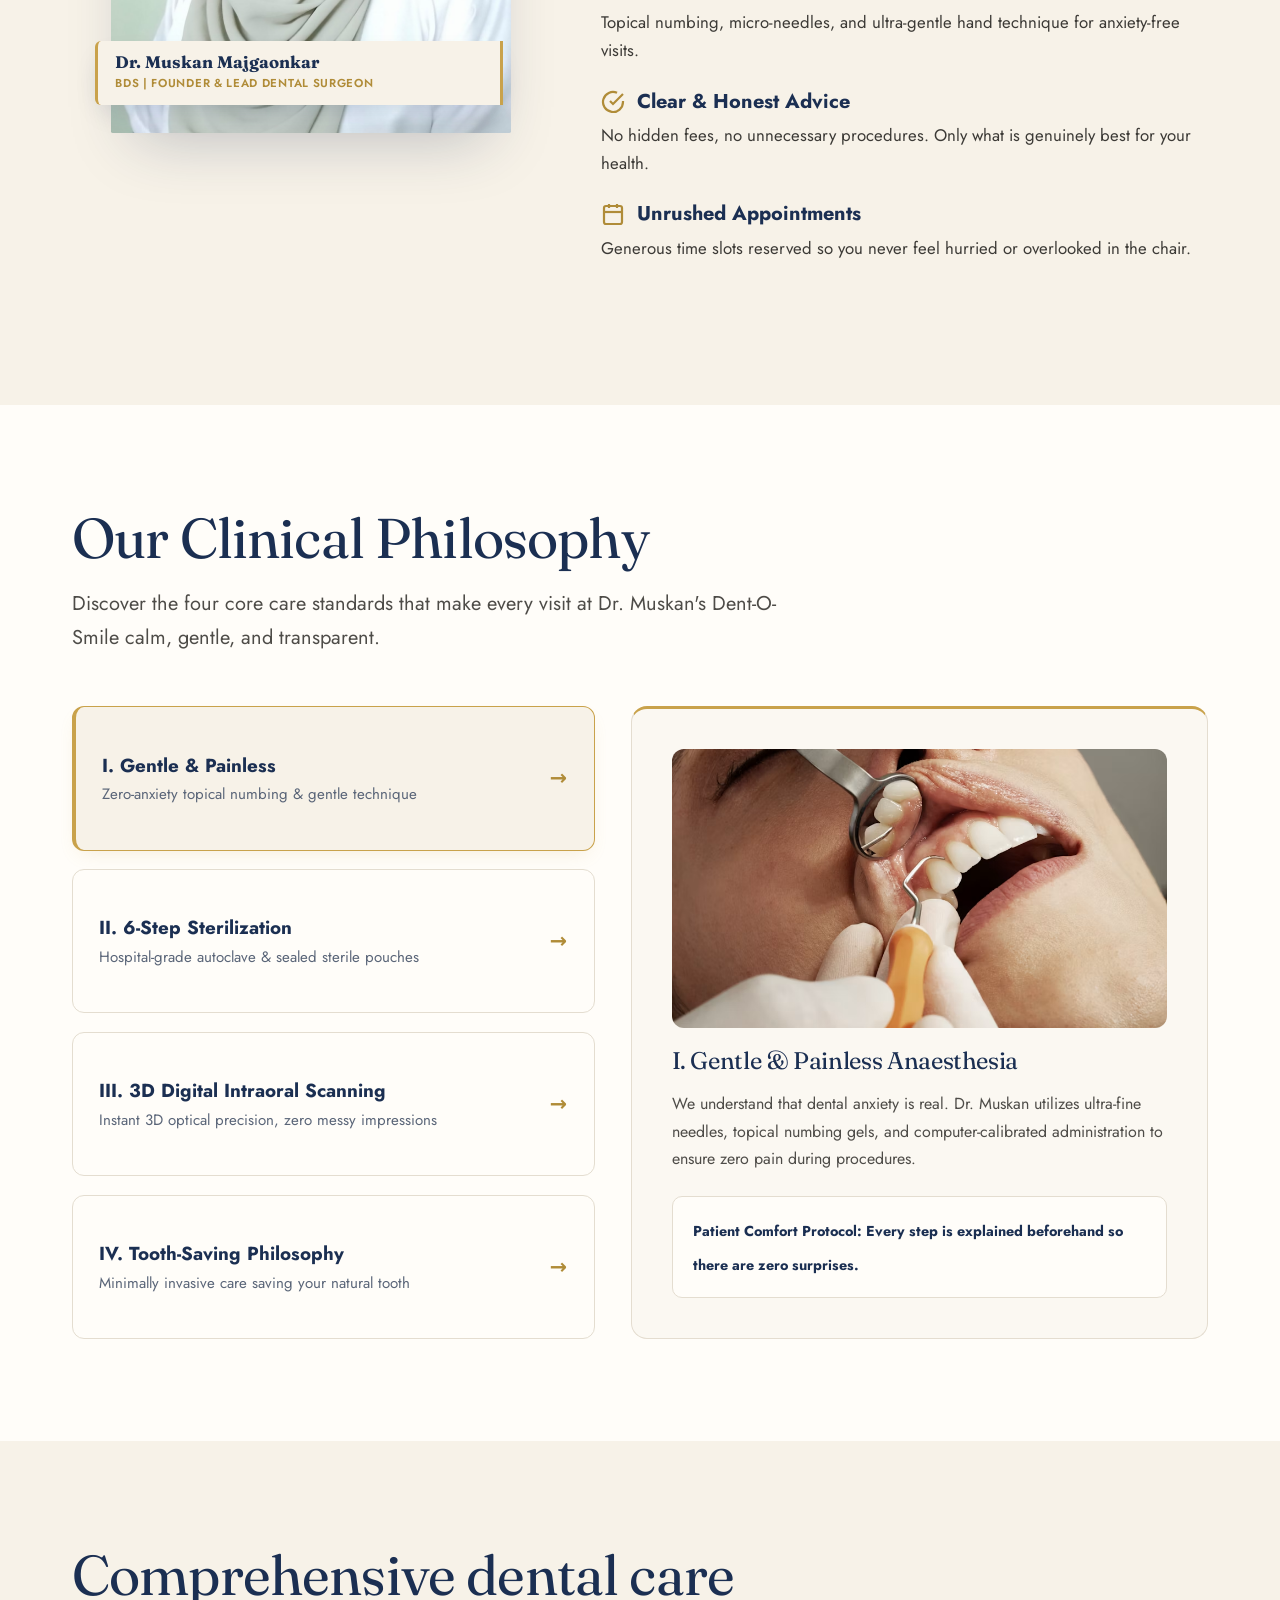
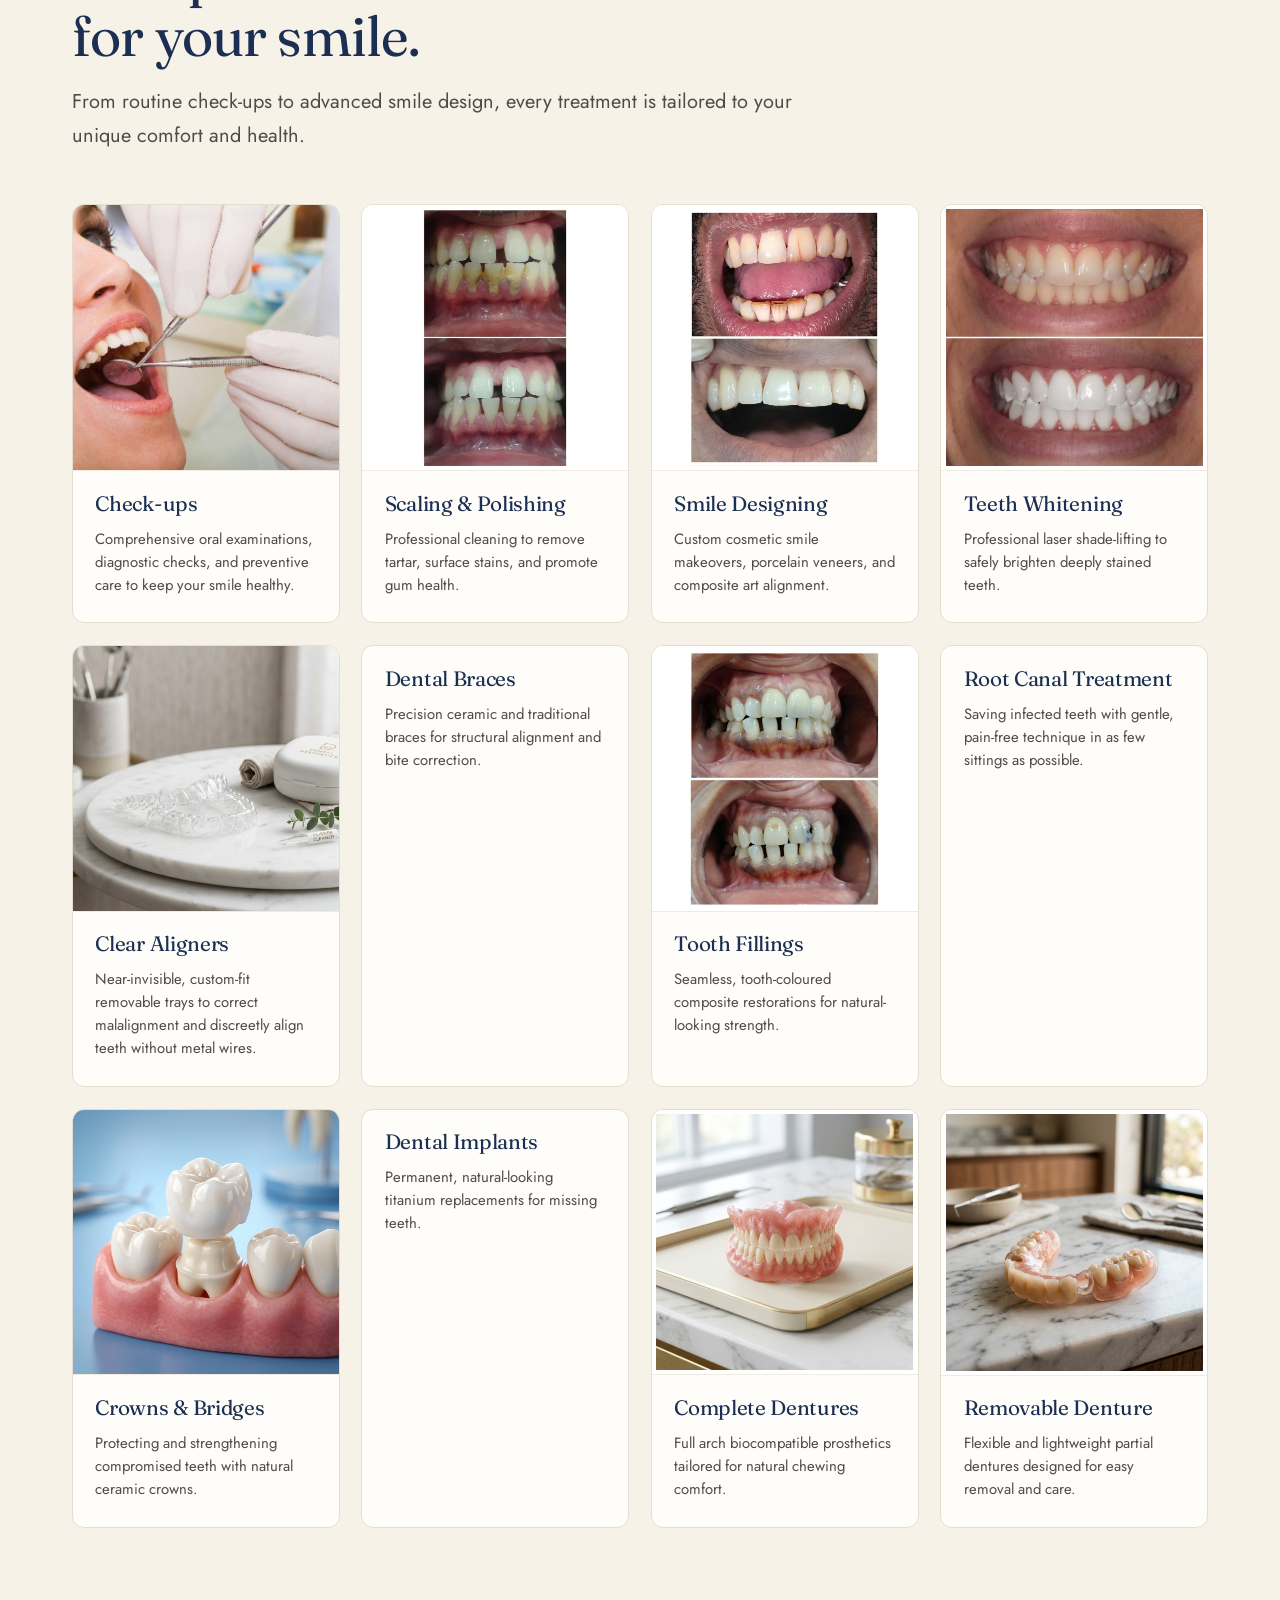
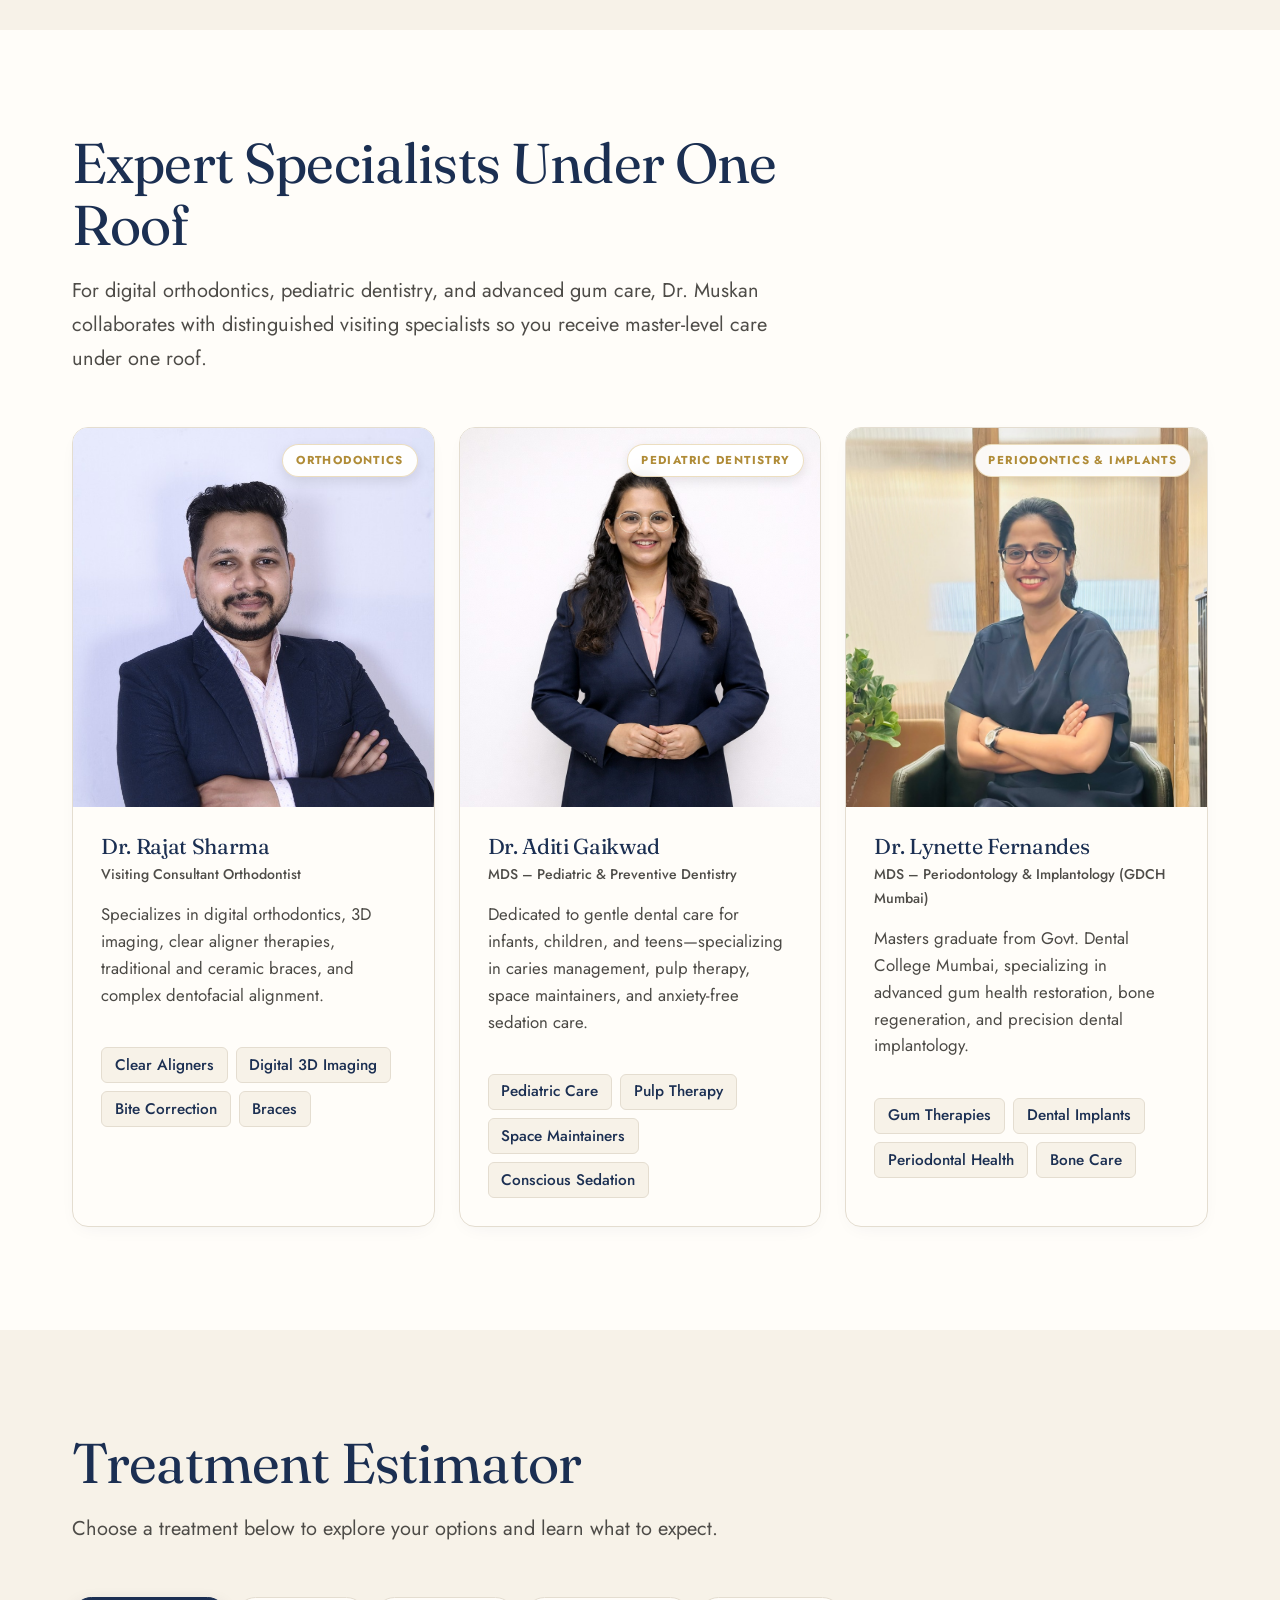
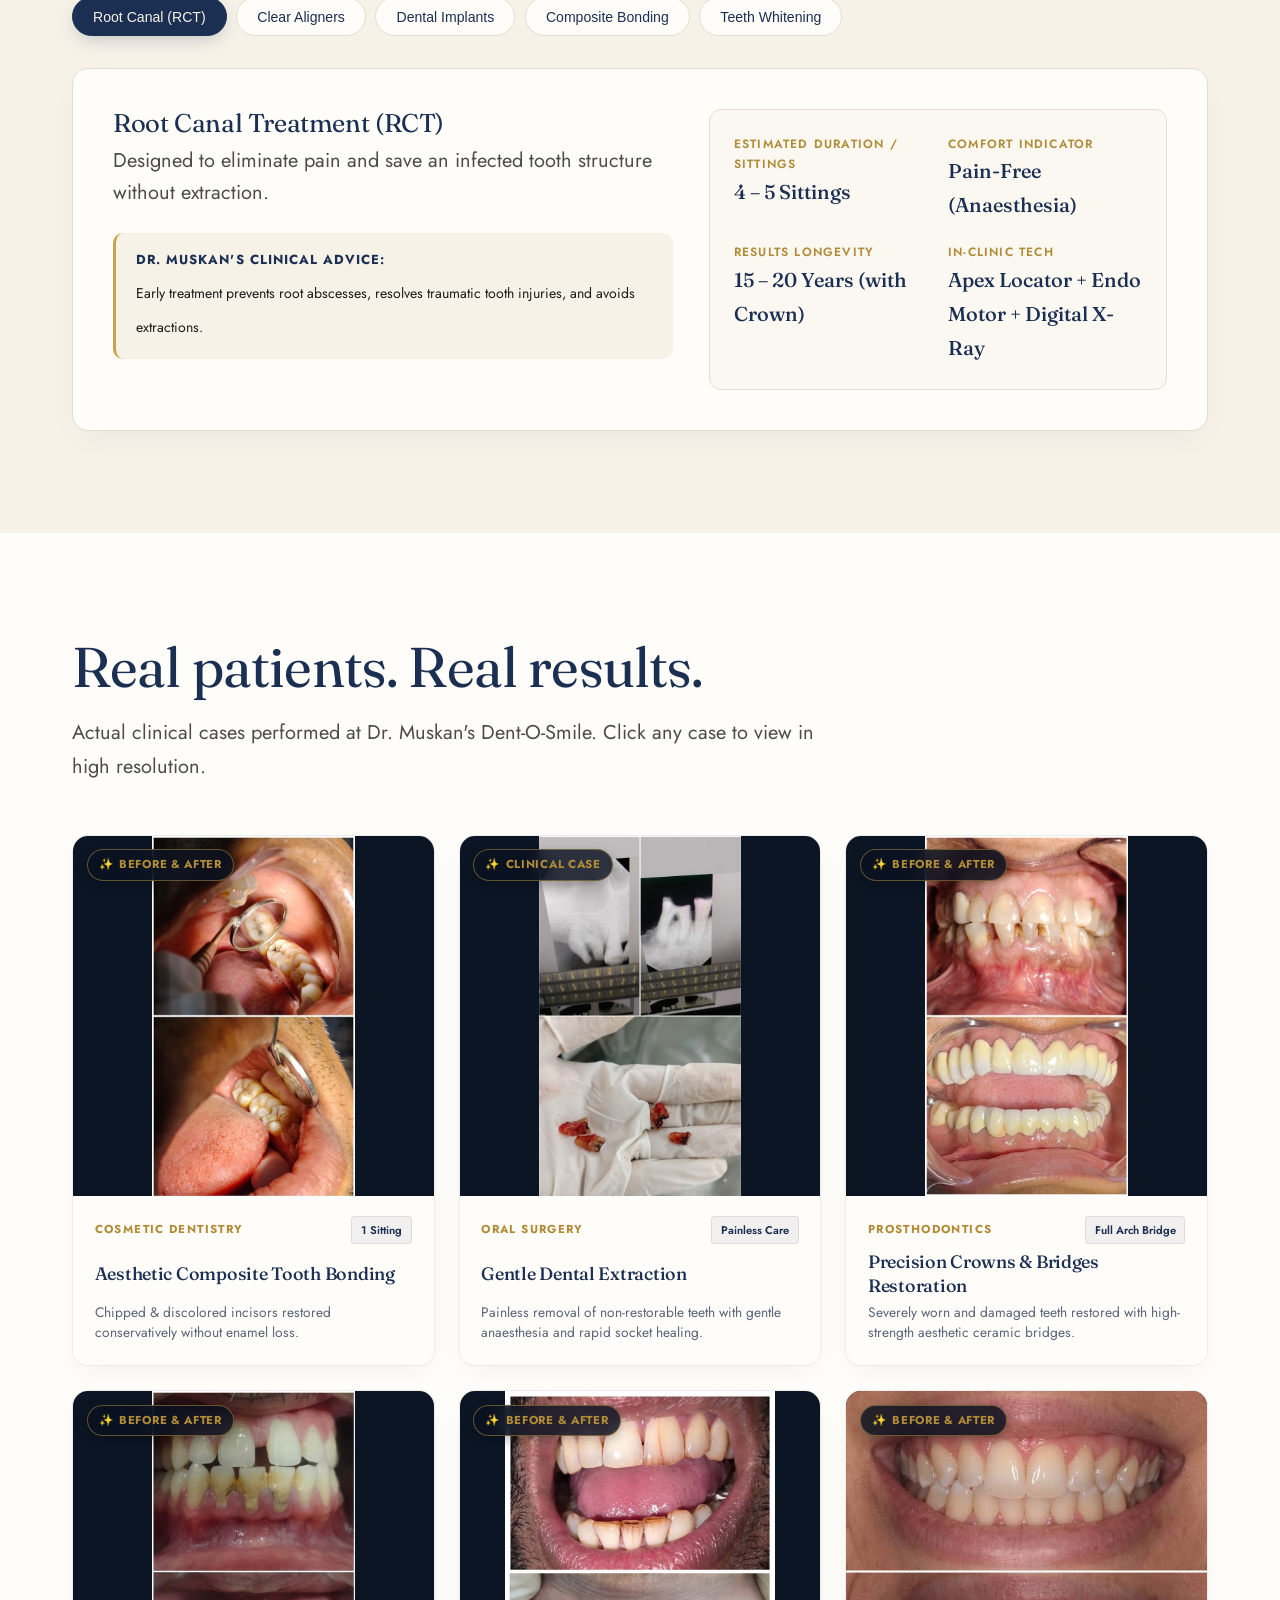
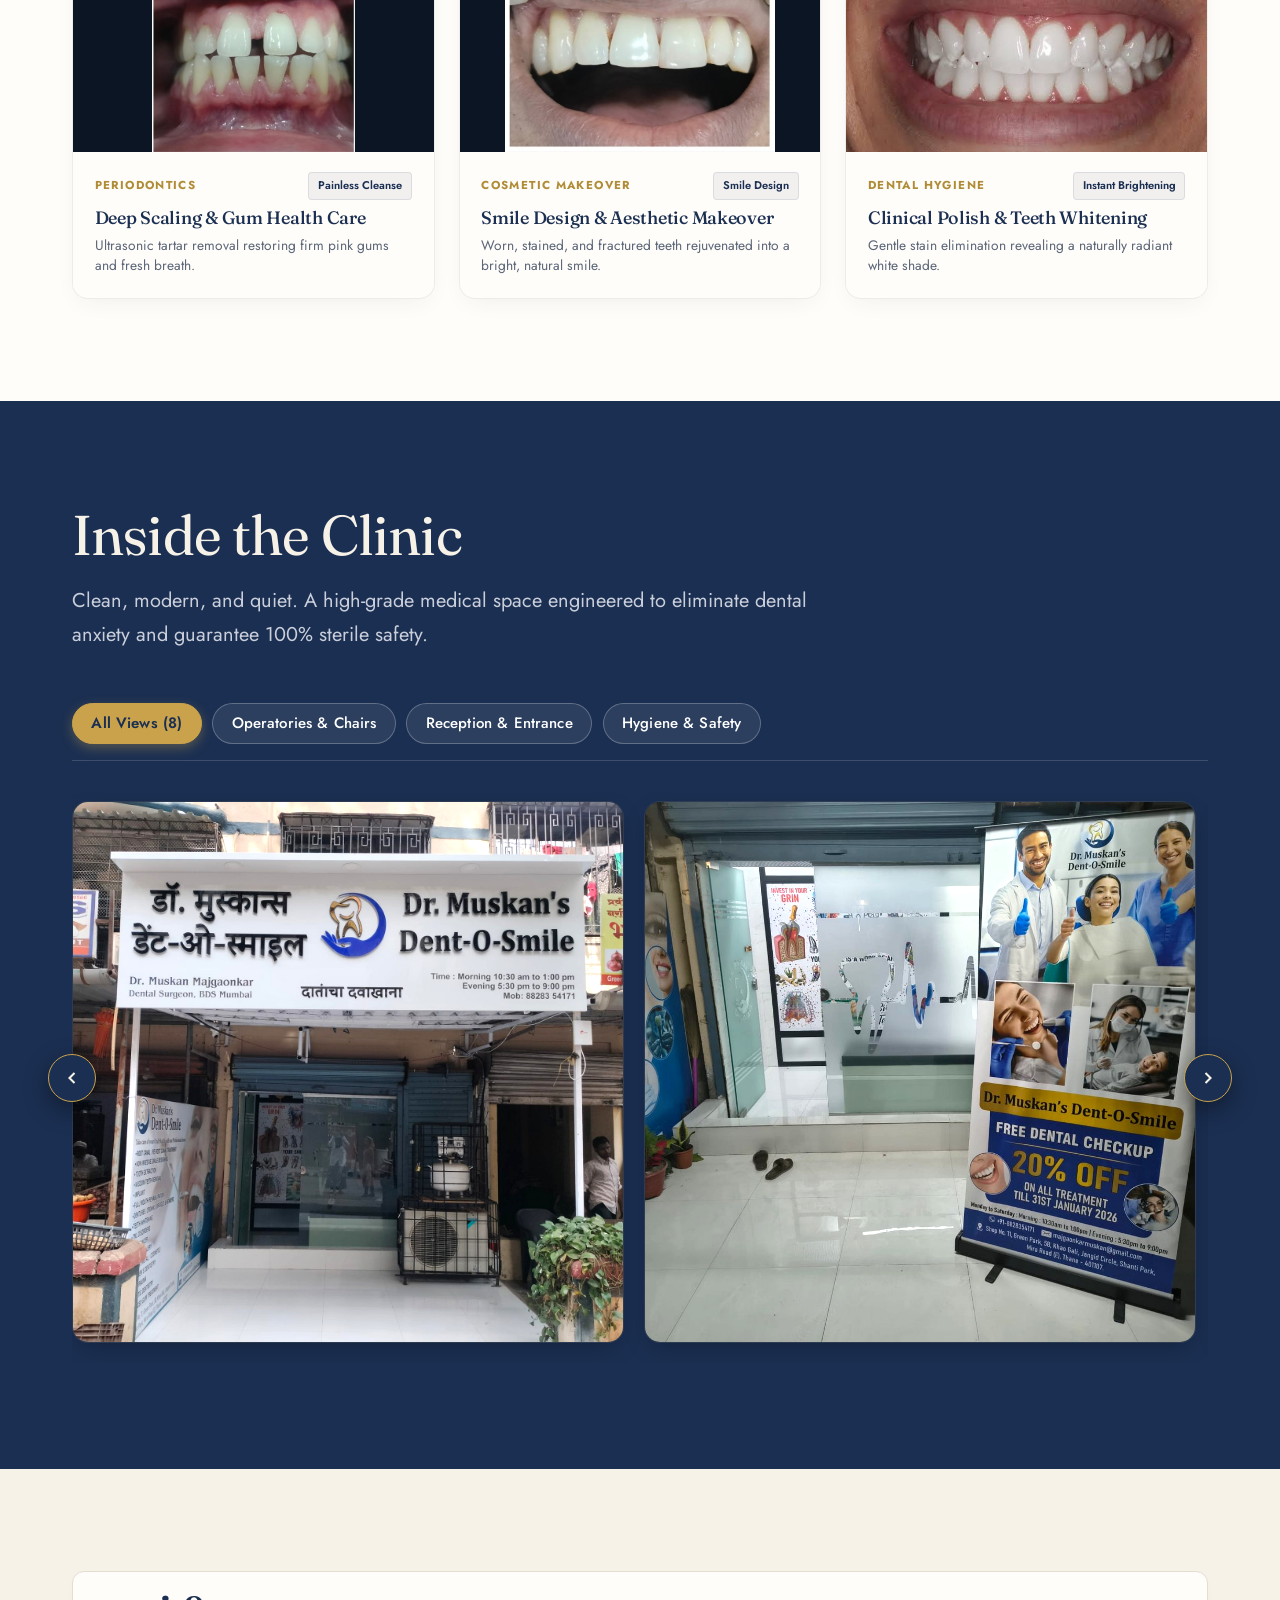
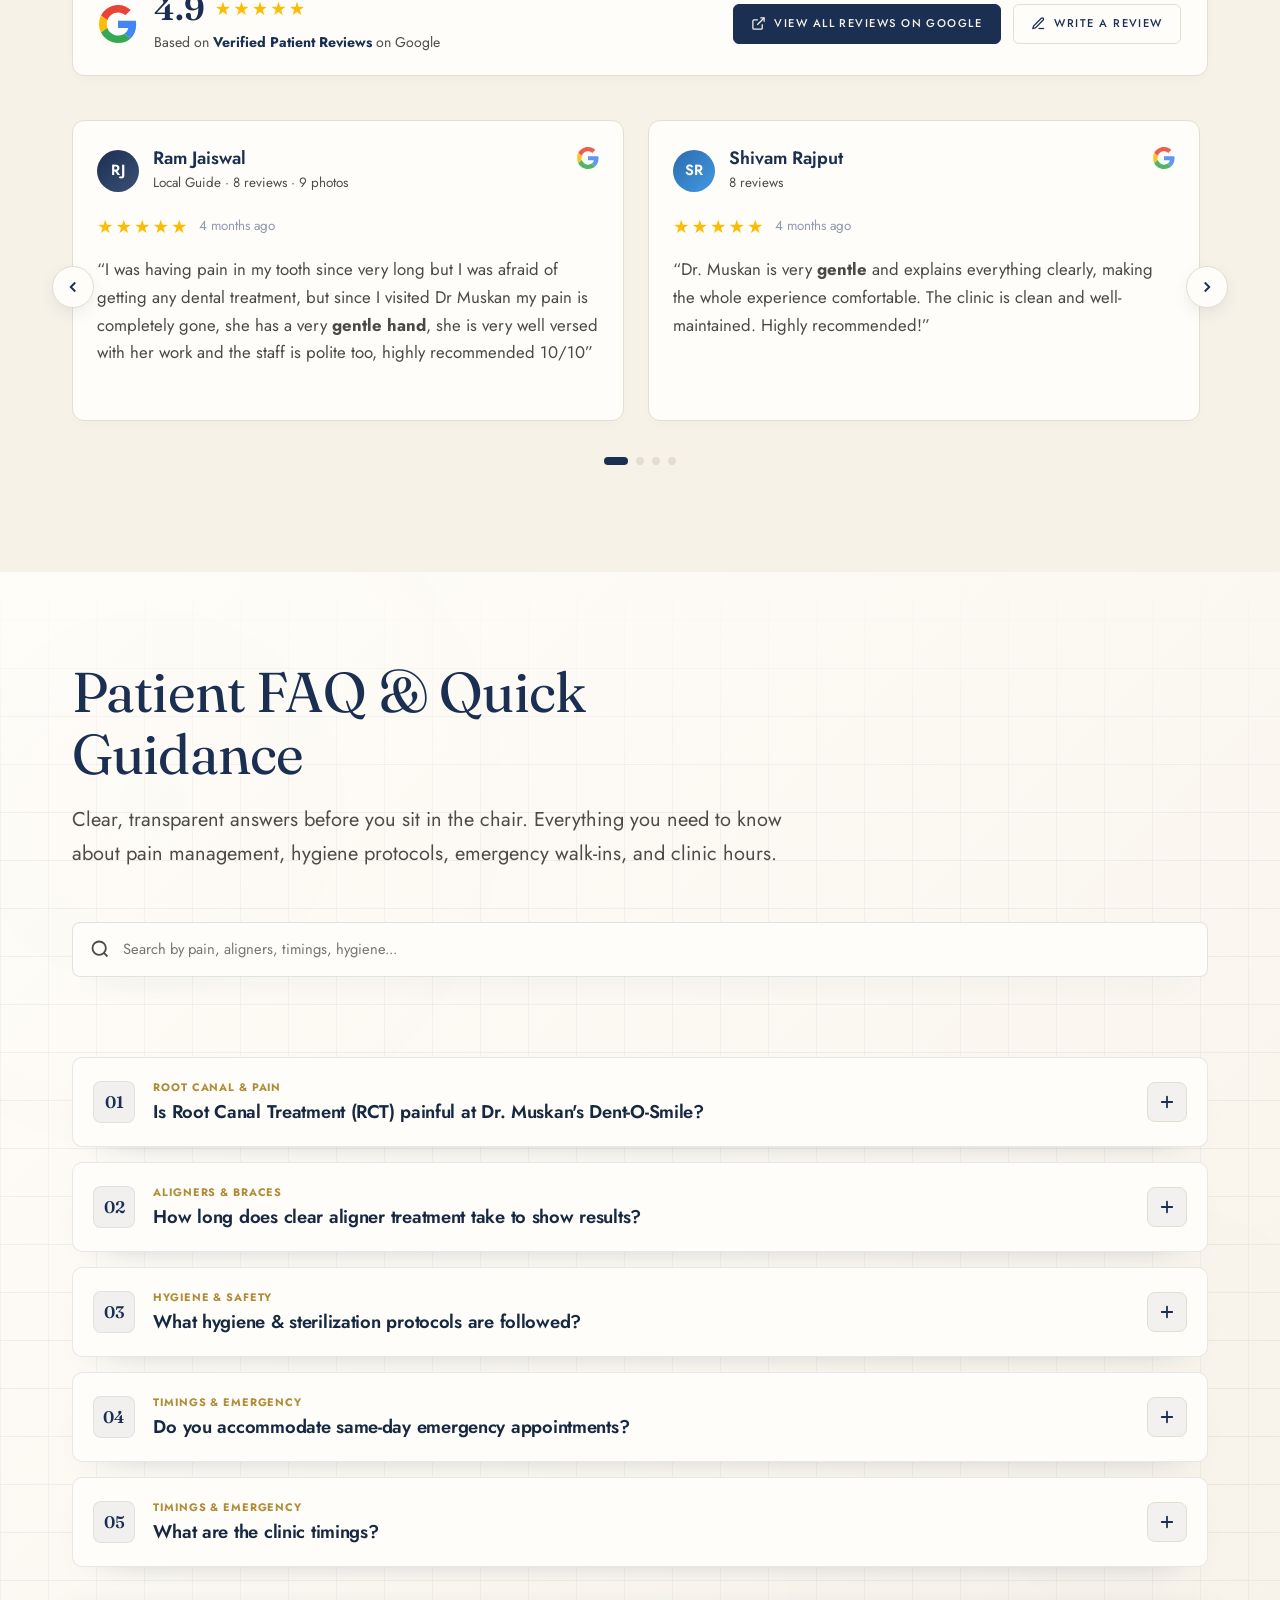
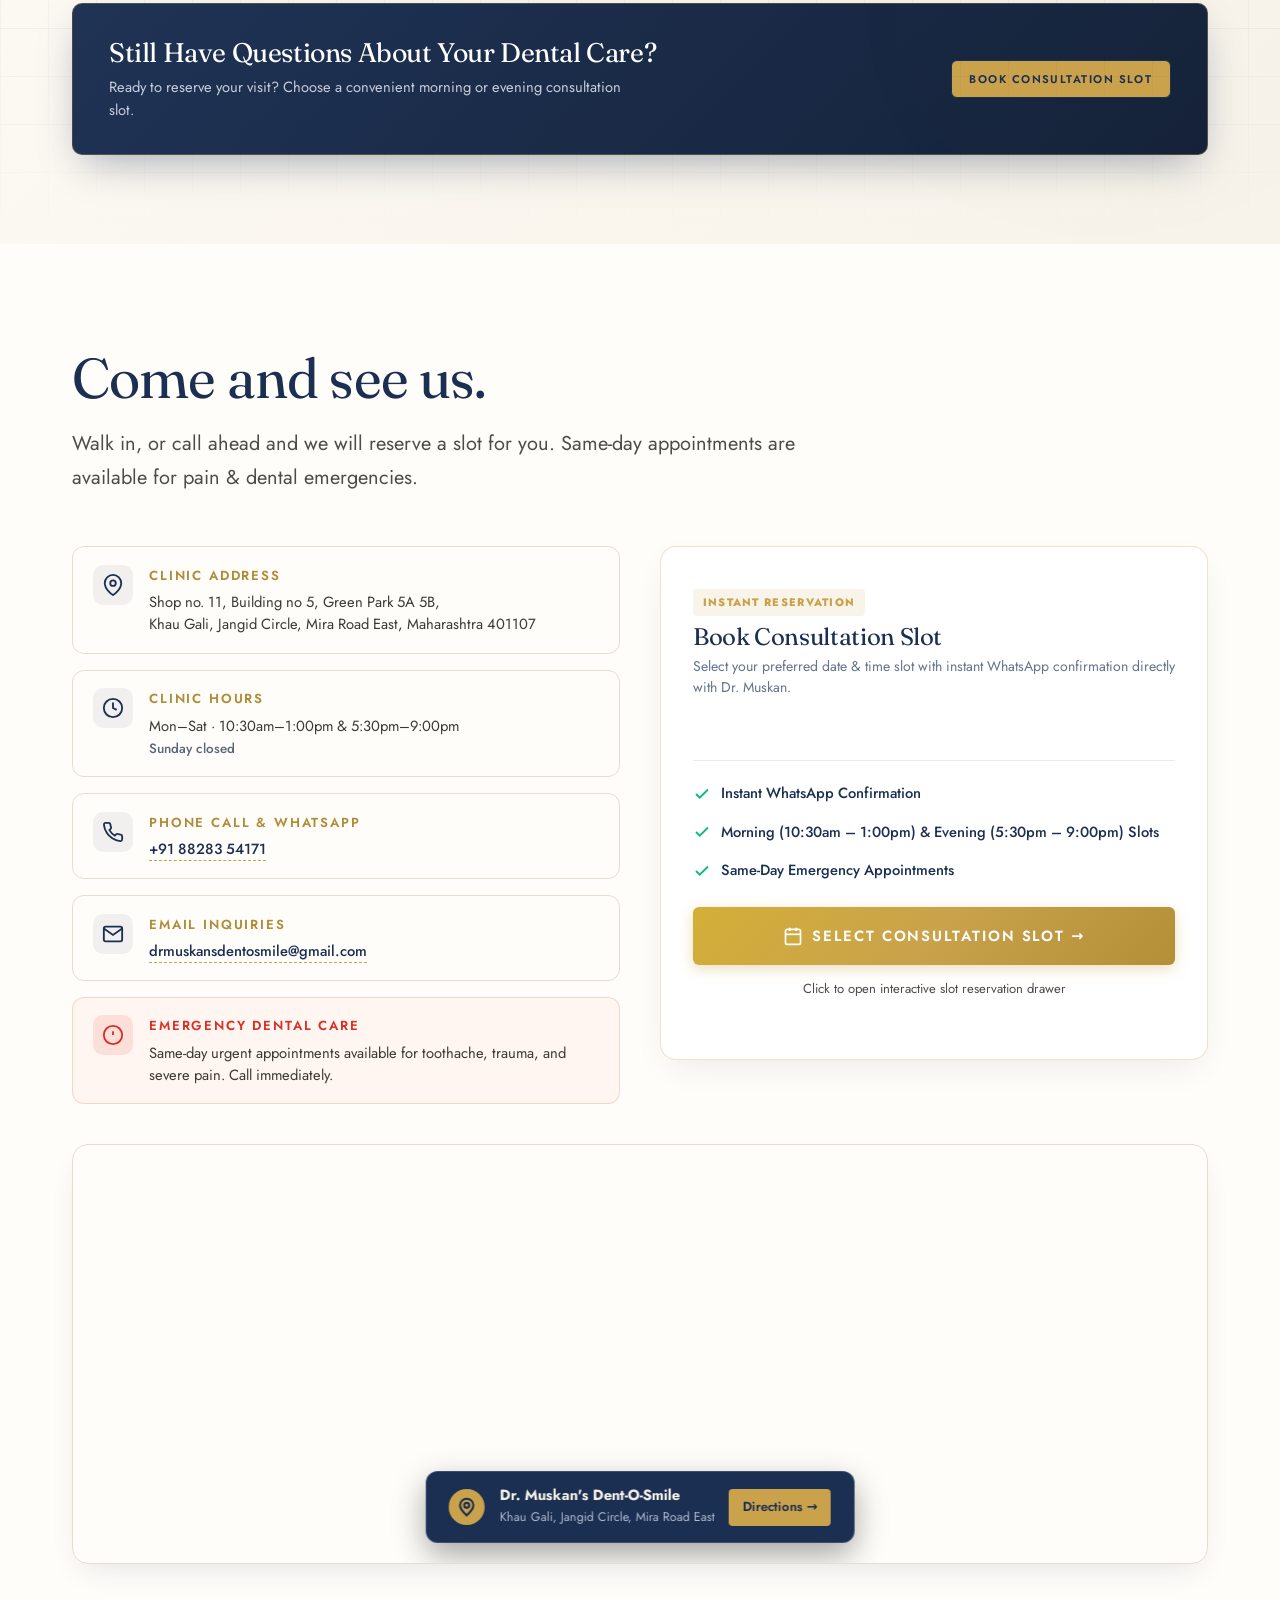
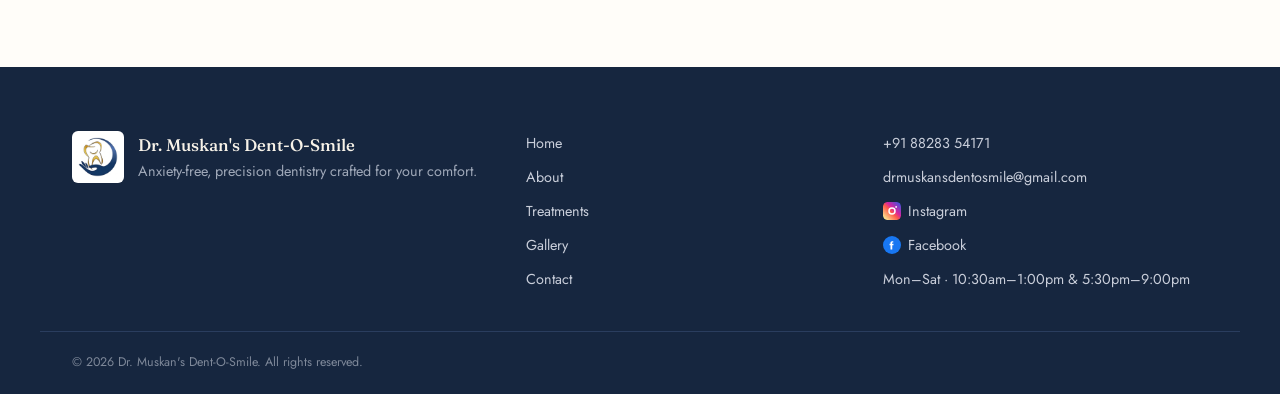
==== commit c1546068: "last final" ====
--- a/index.html
+++ b/index.html
@@ -1798,6 +1798,6 @@
   </div>
 </div>
 
-<script src="assets/js/site.js?v=30"></script>
+<script src="assets/js/site.js?v=31"></script>
 </body>
 </html>
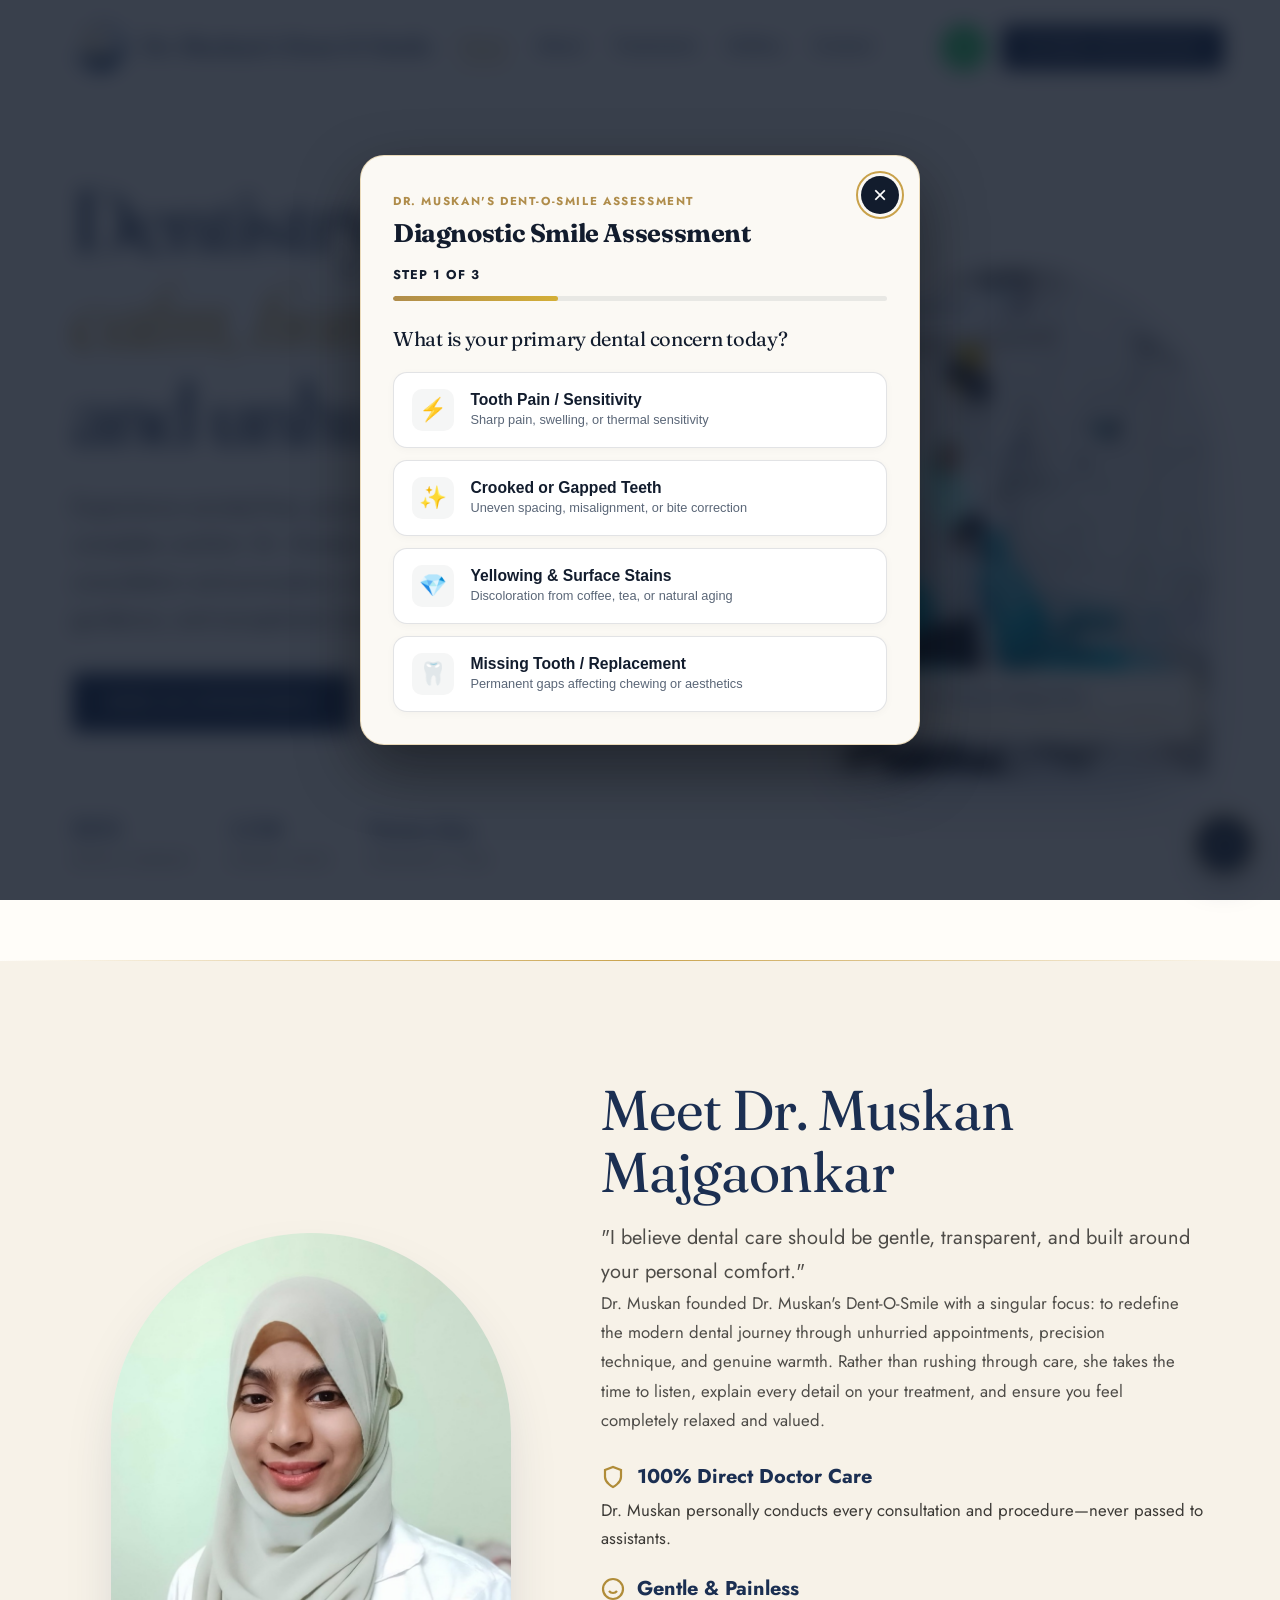
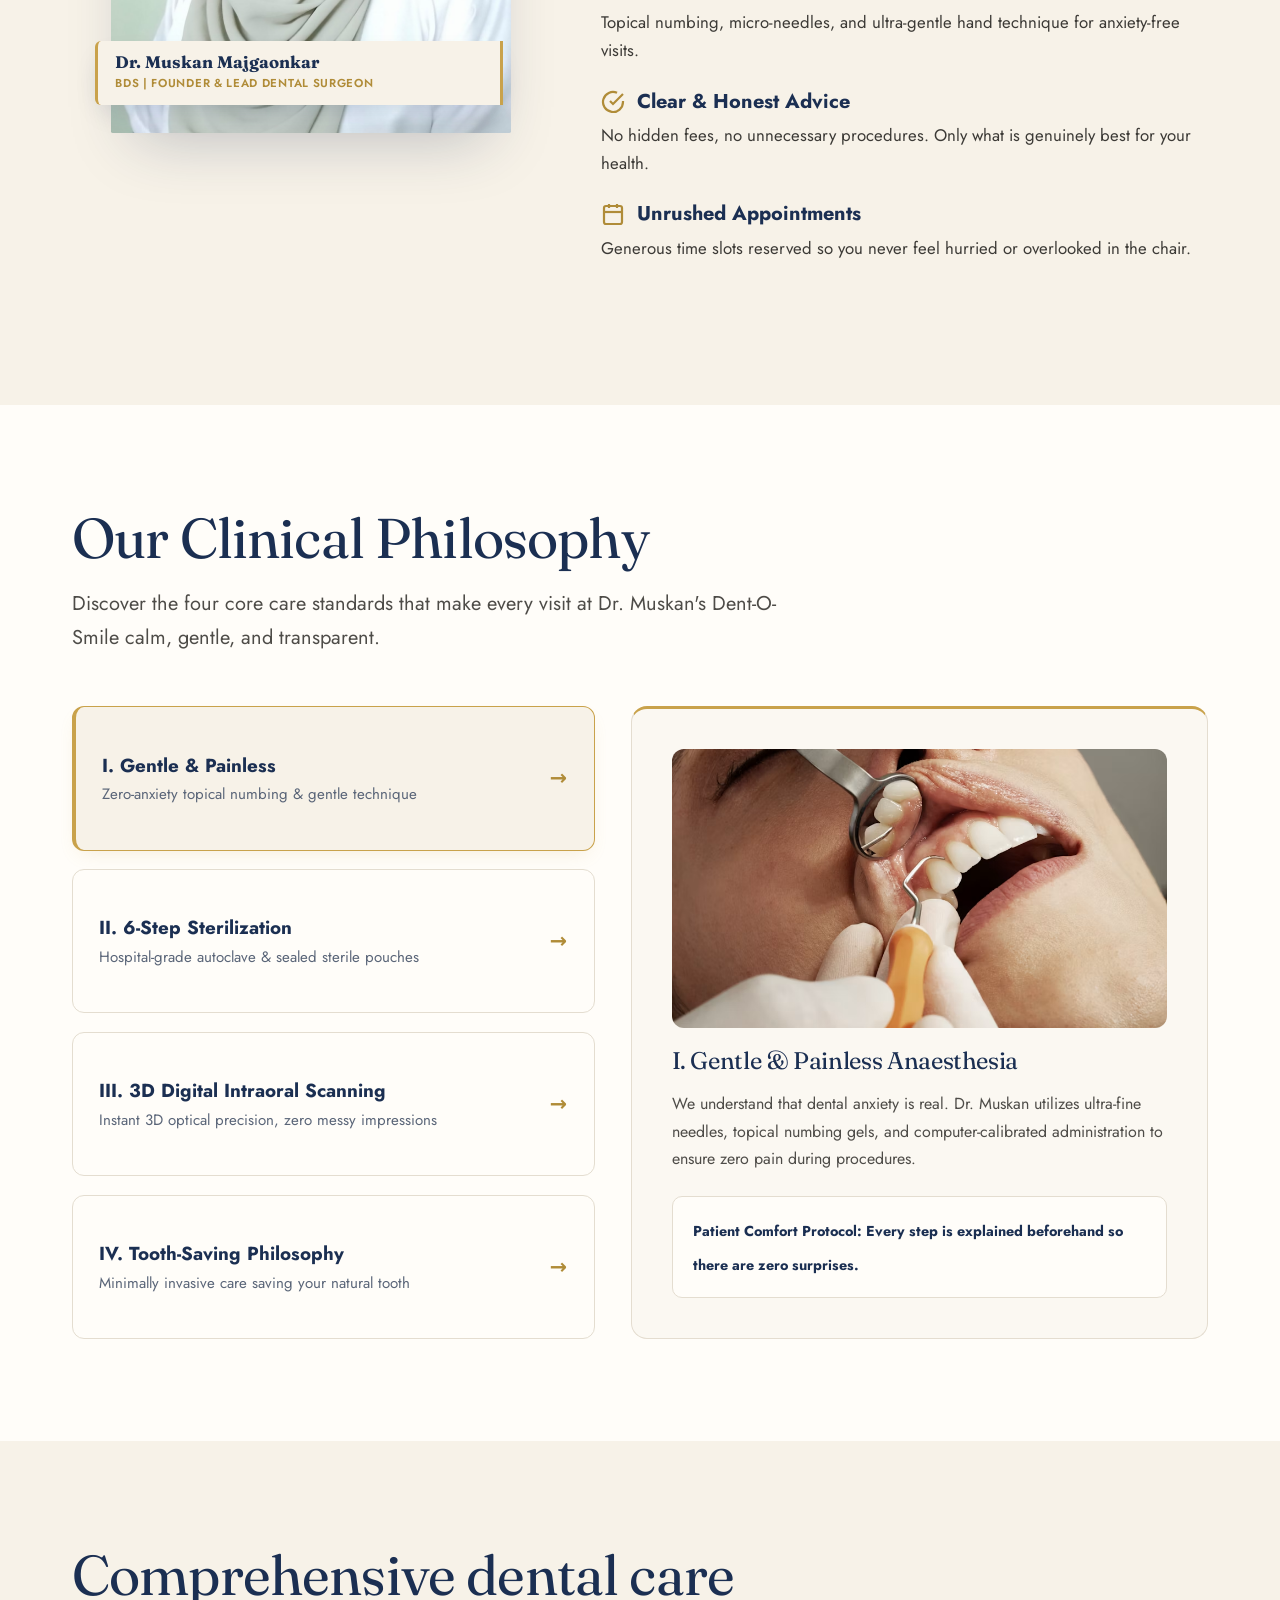
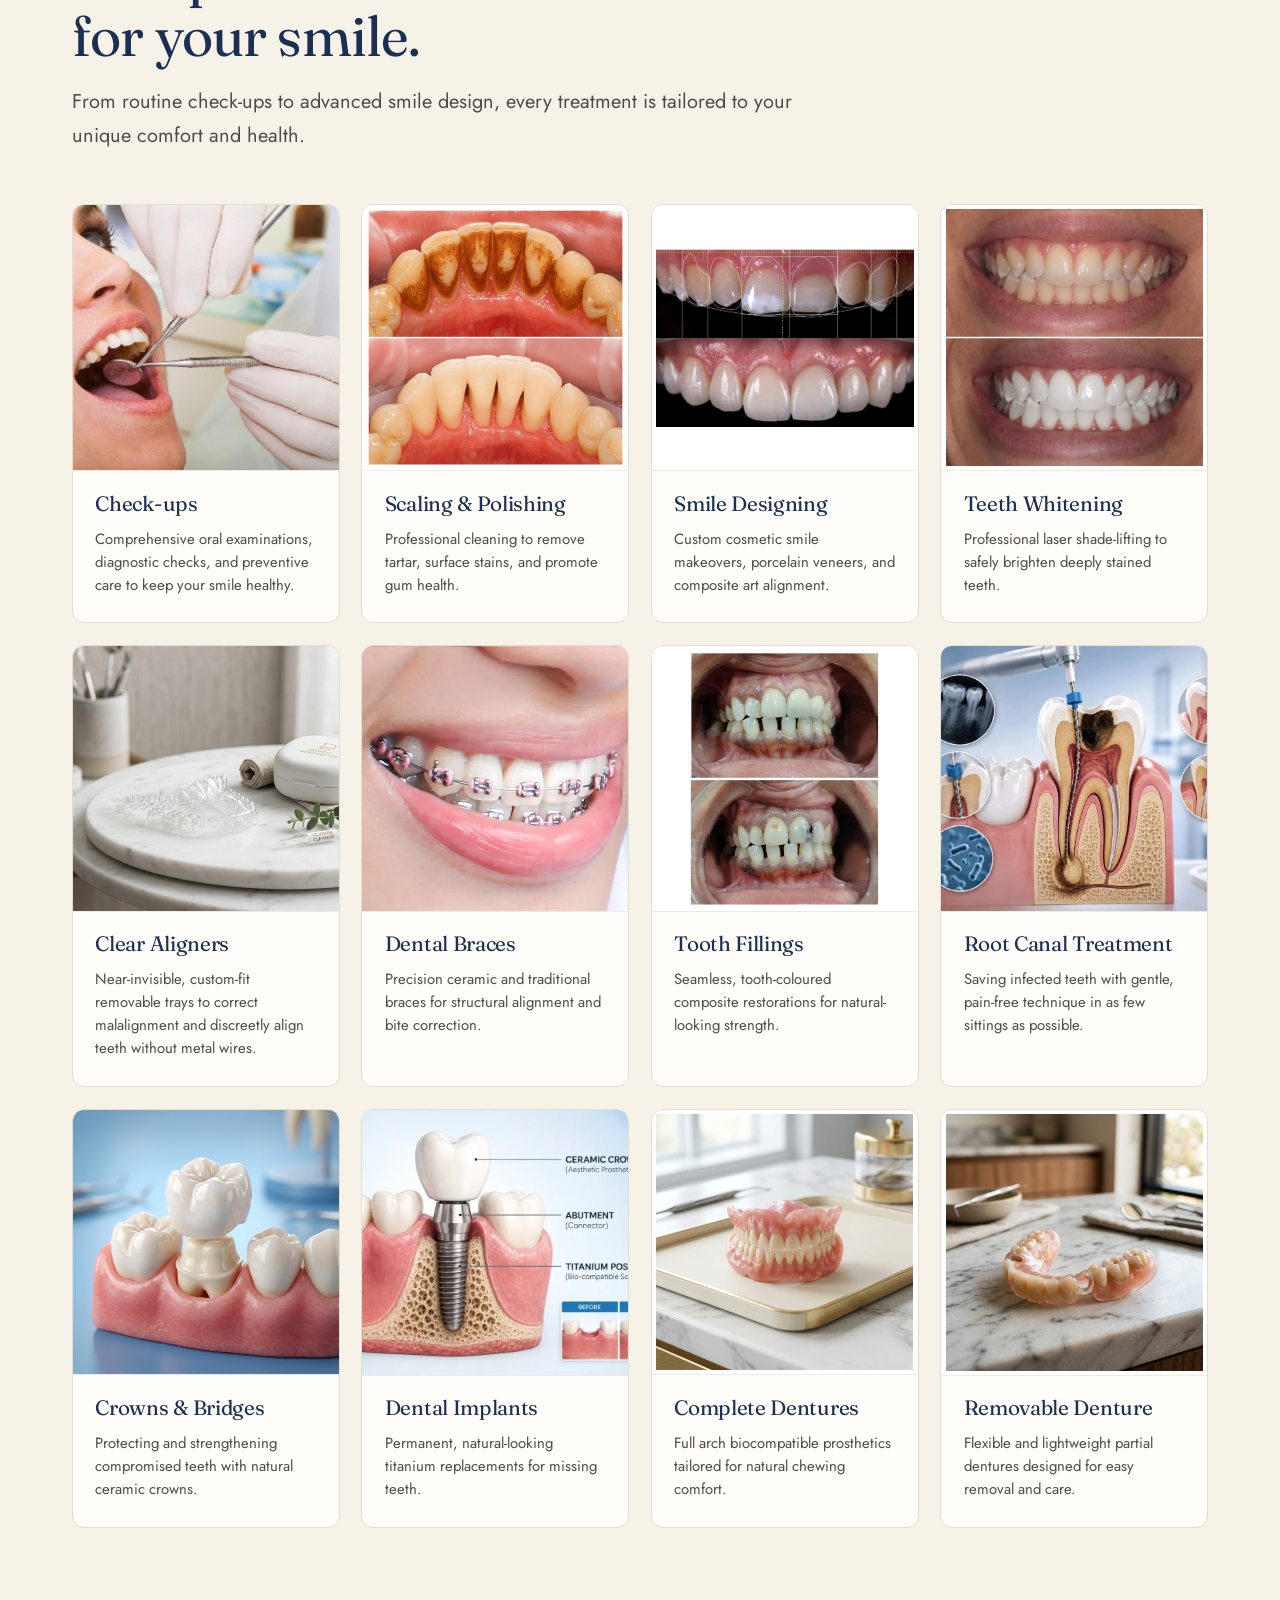
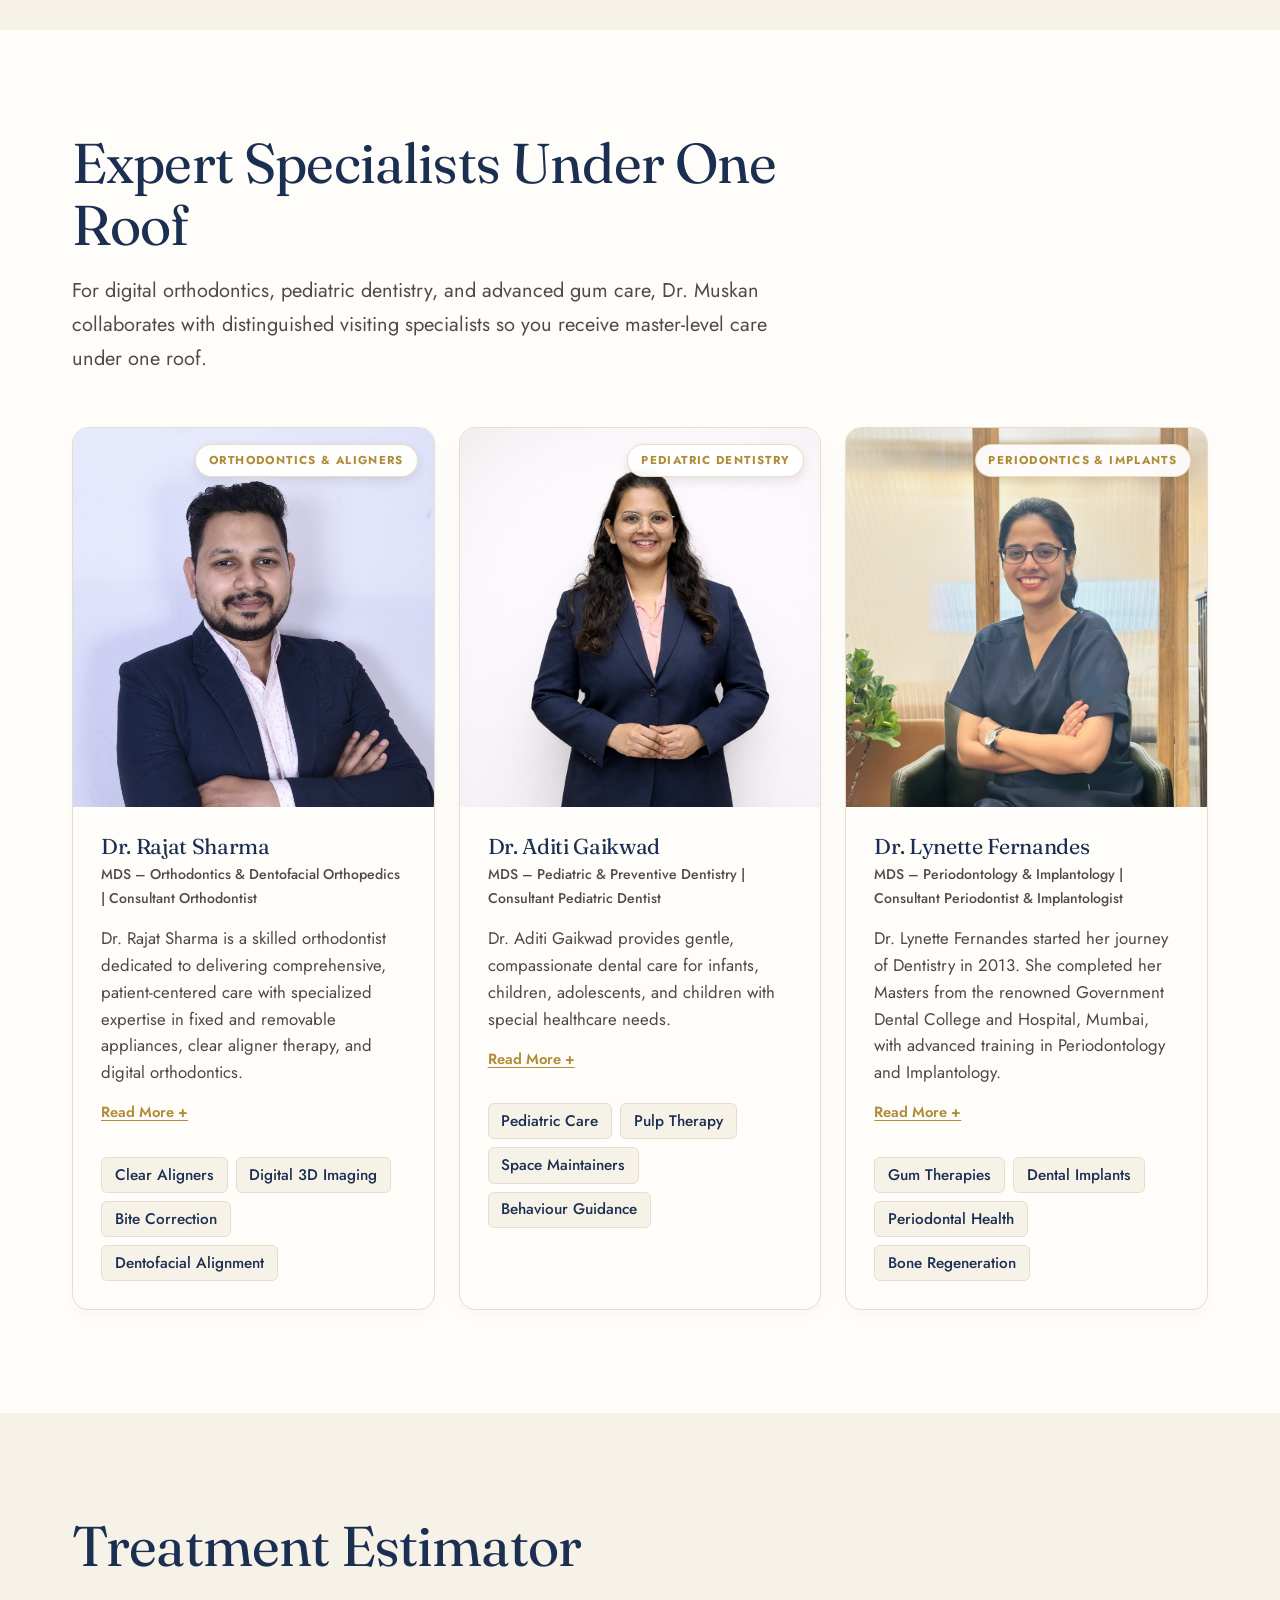
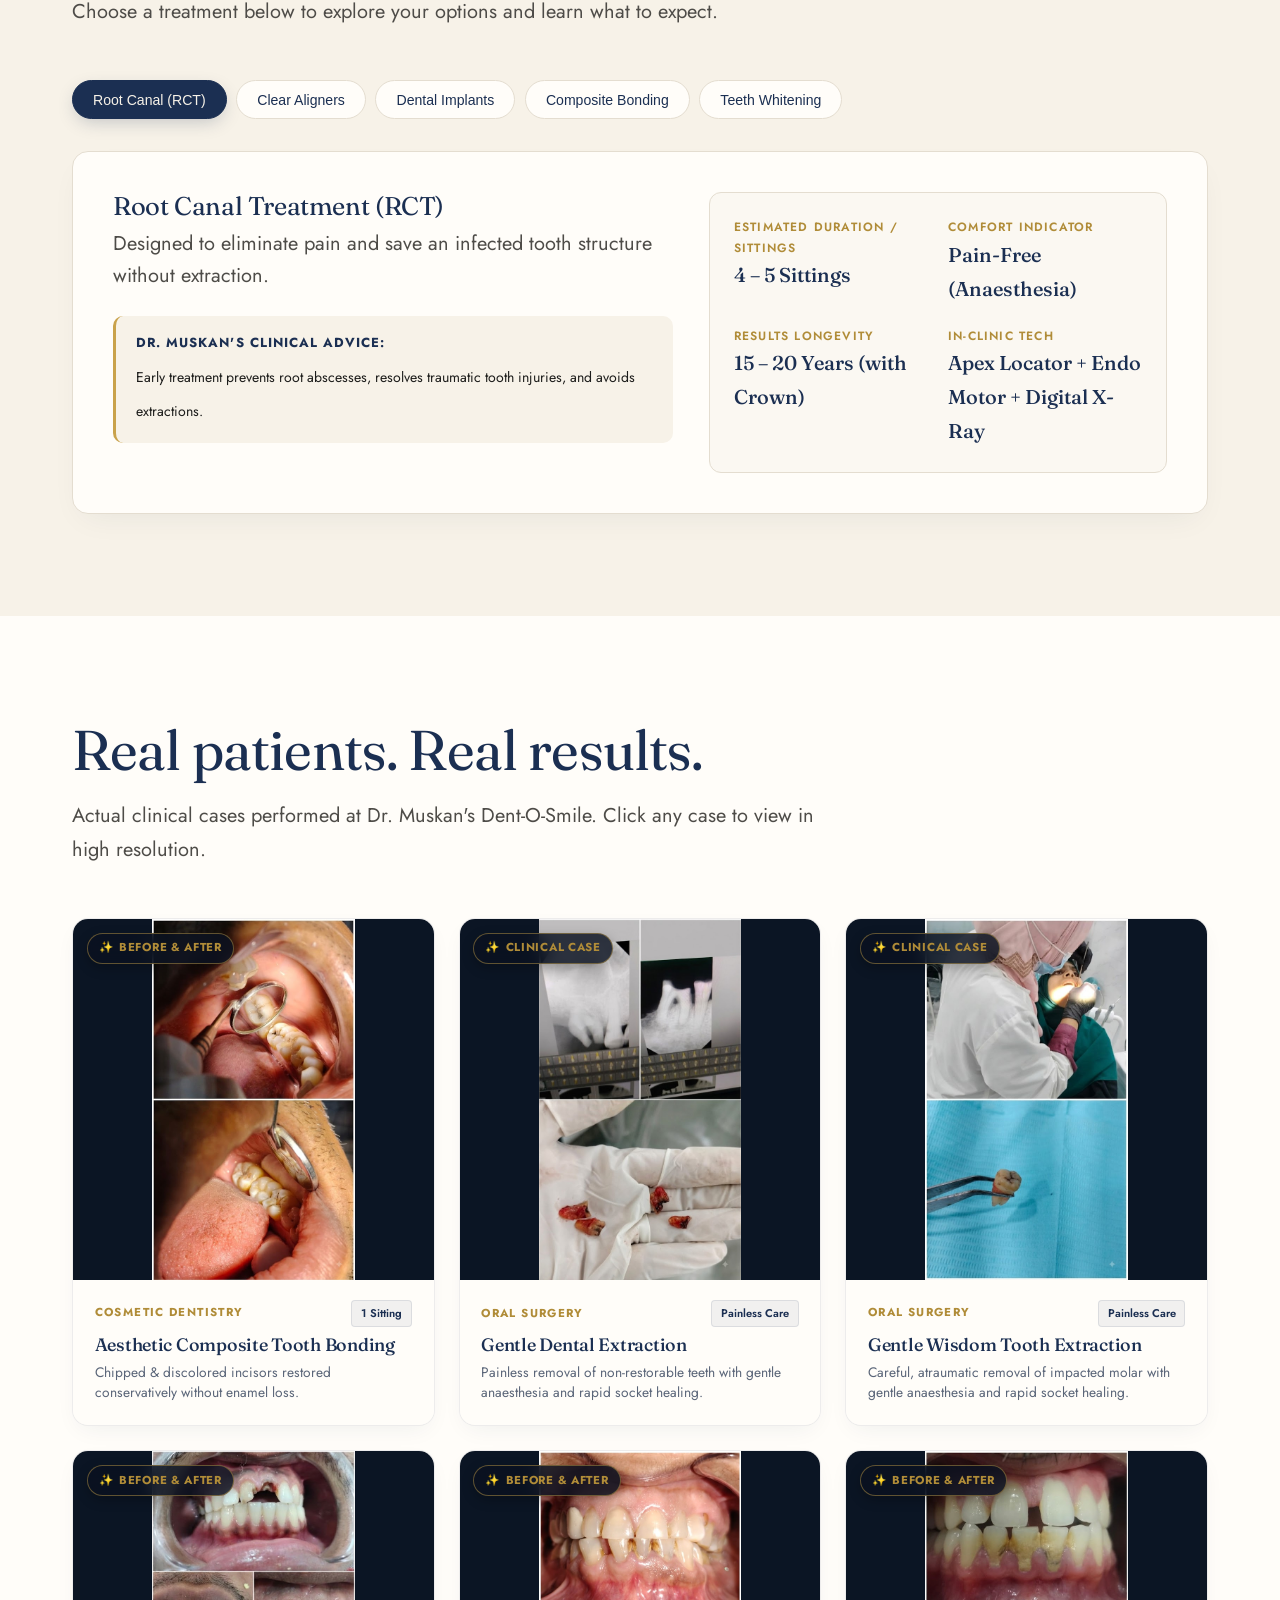
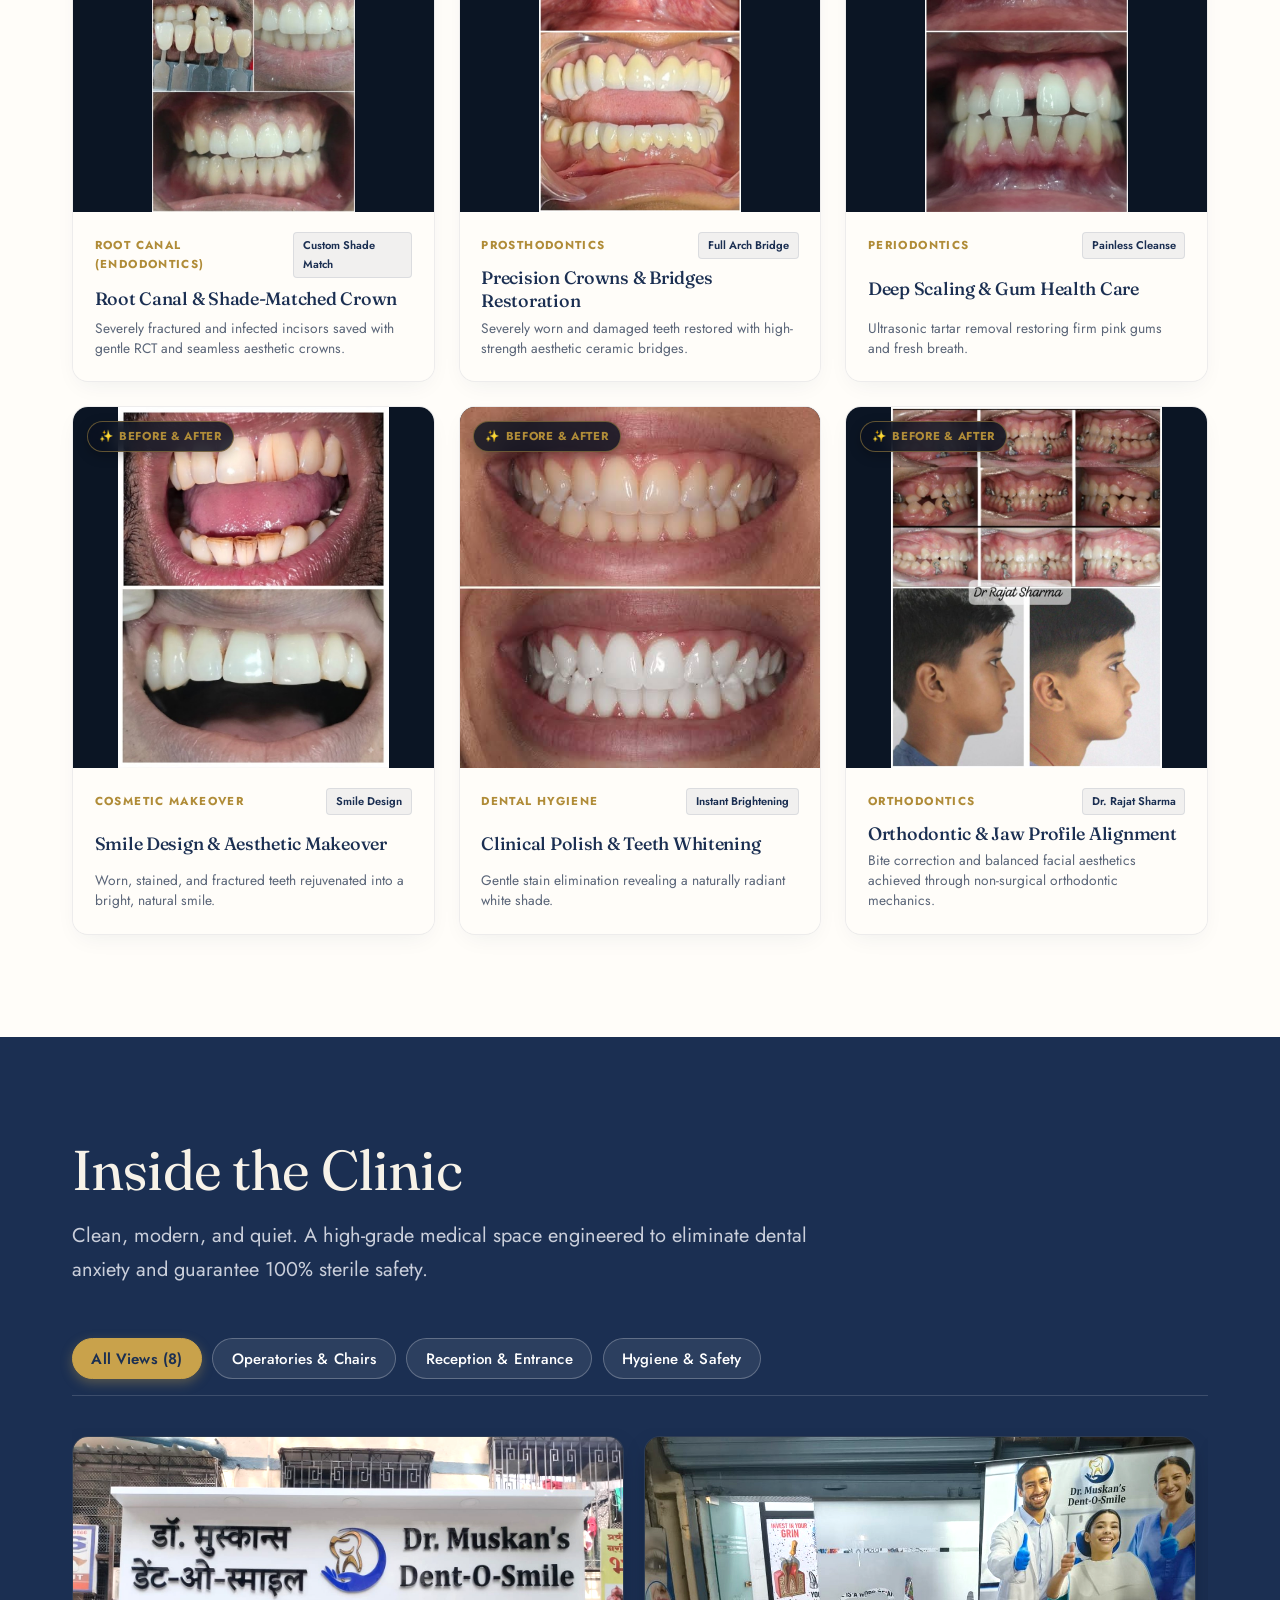
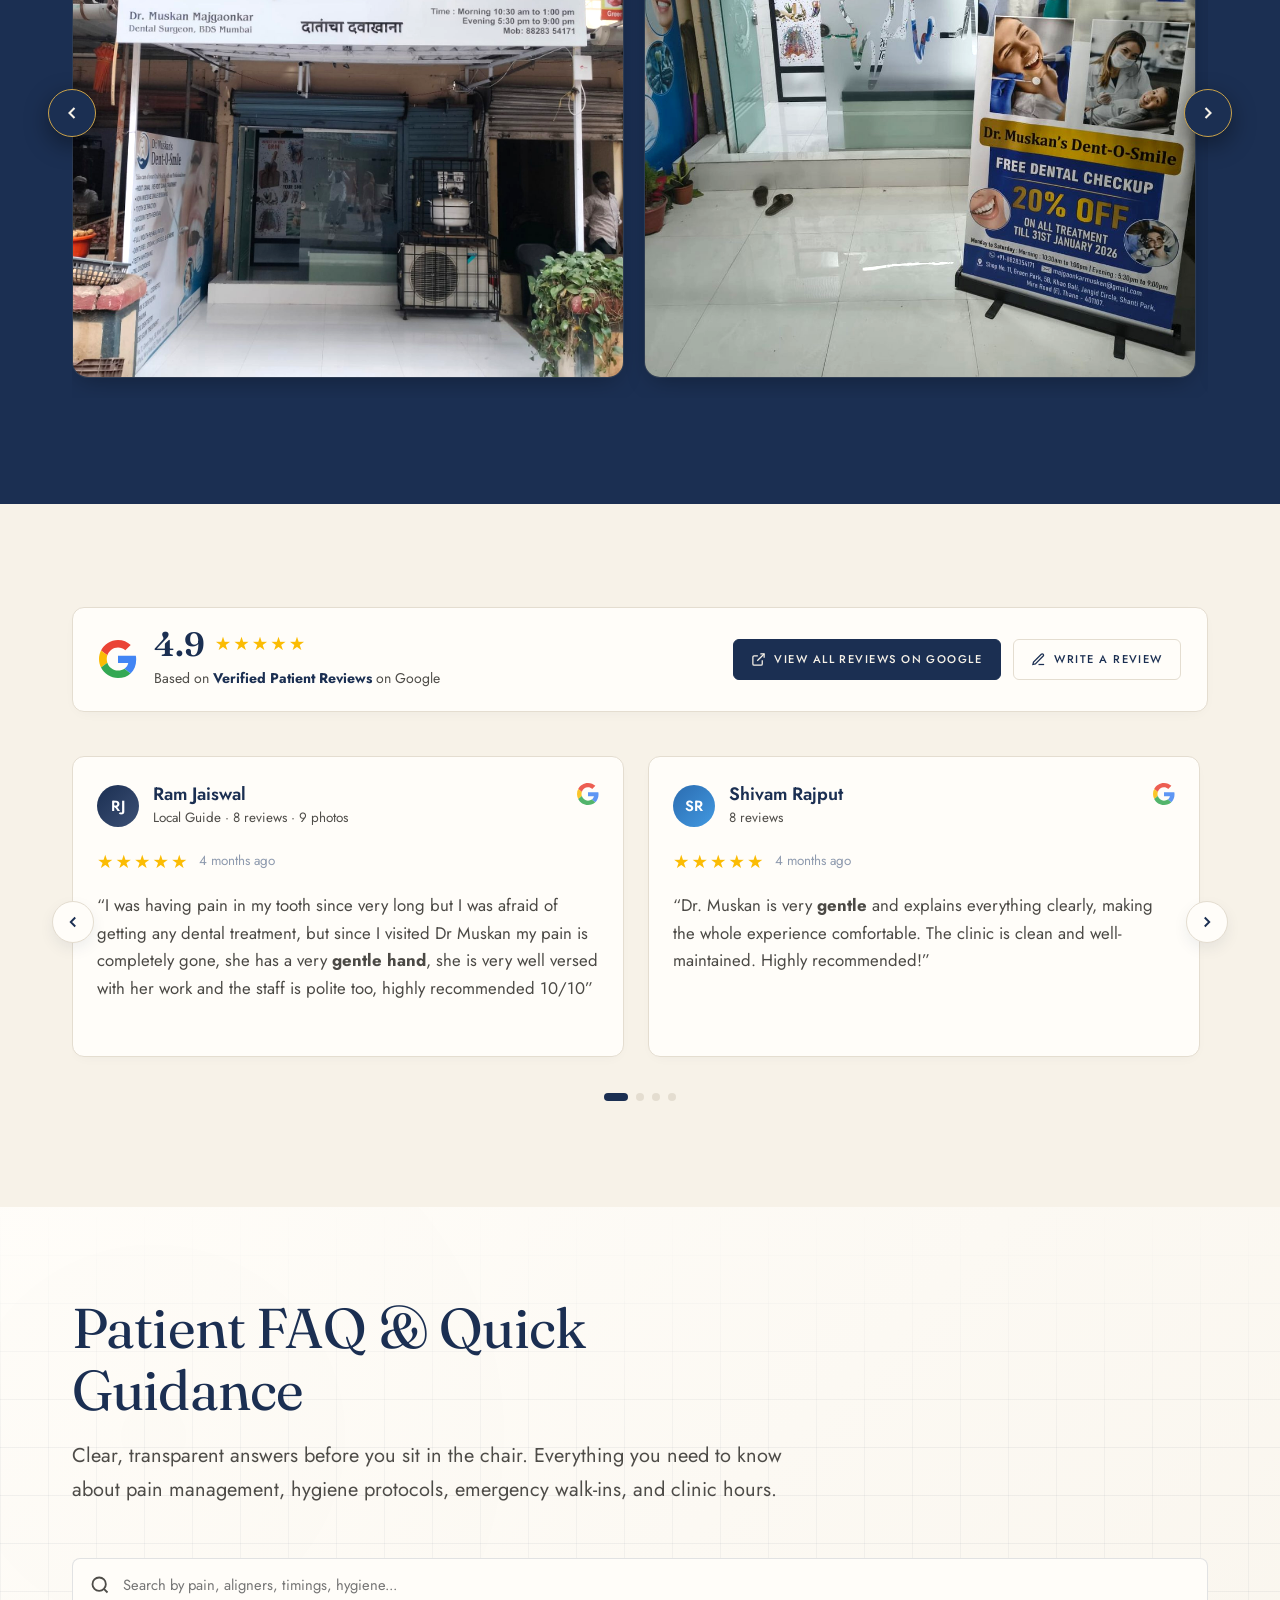
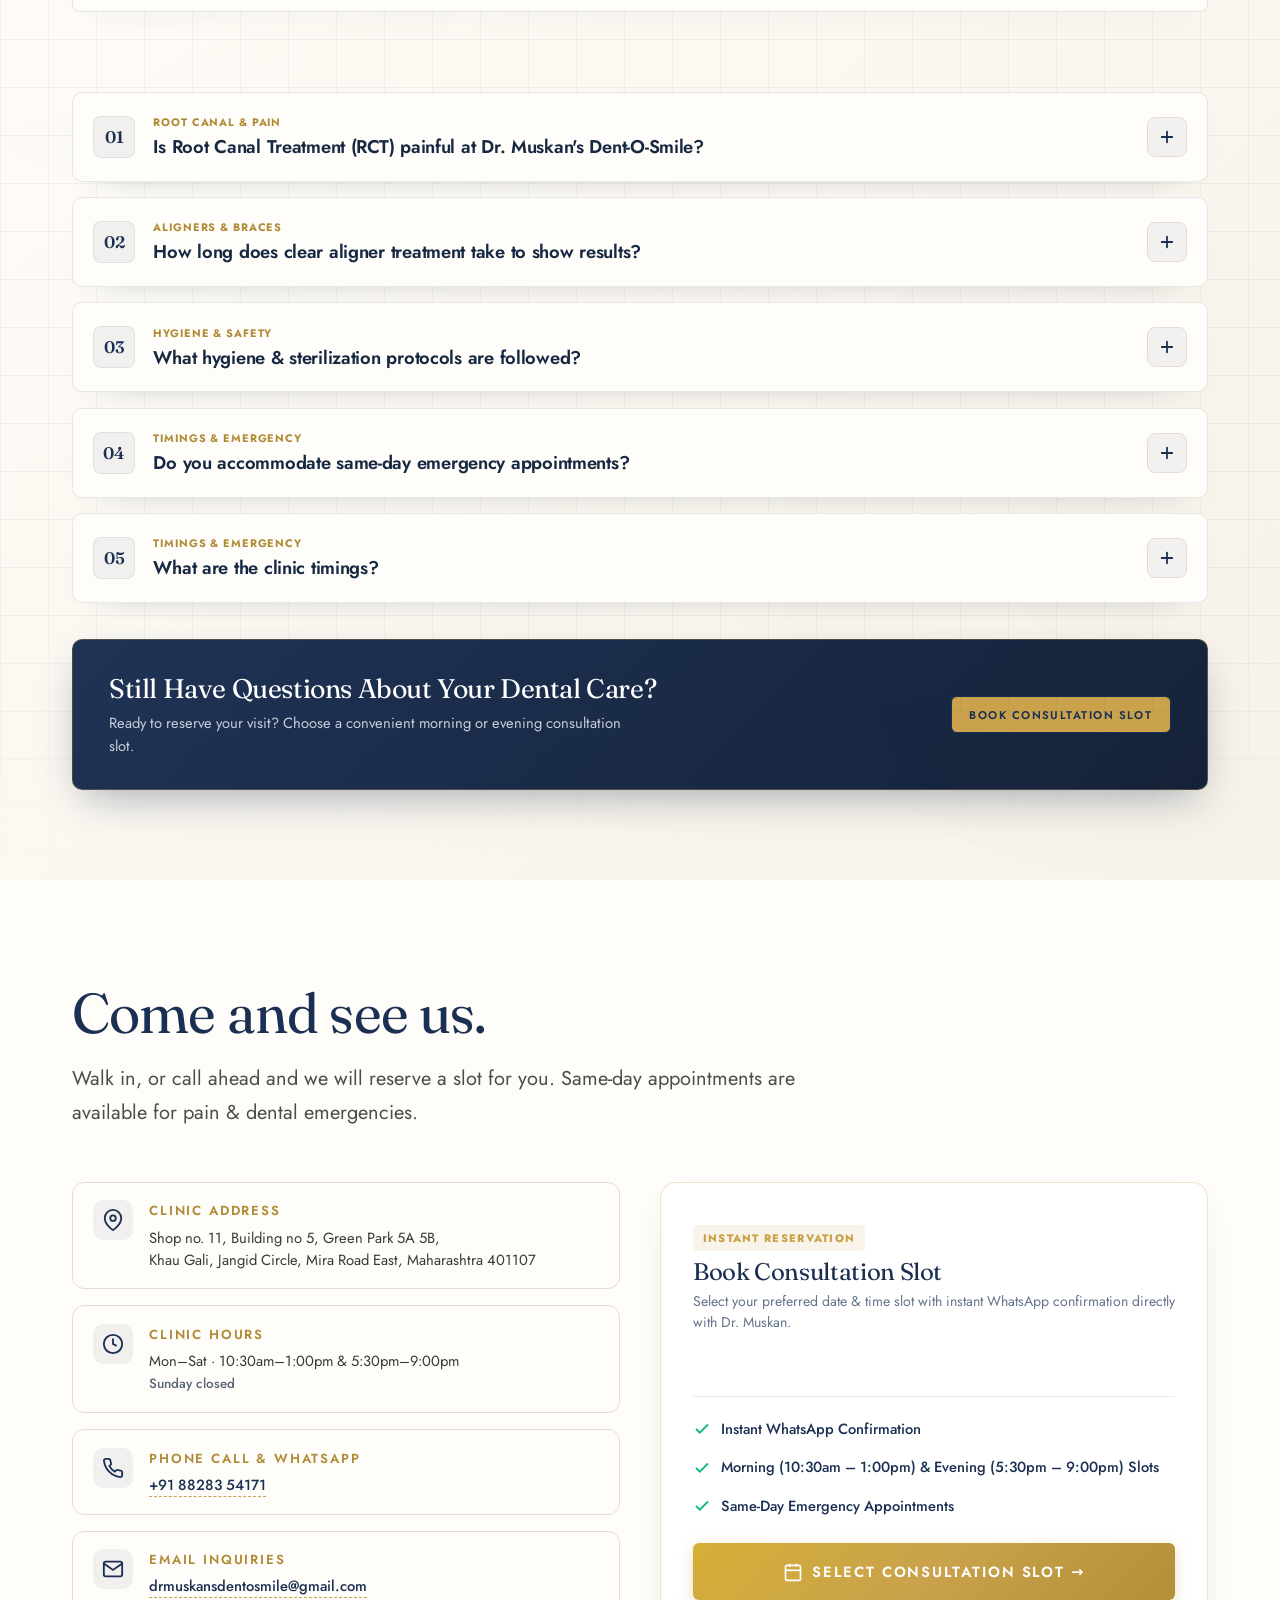
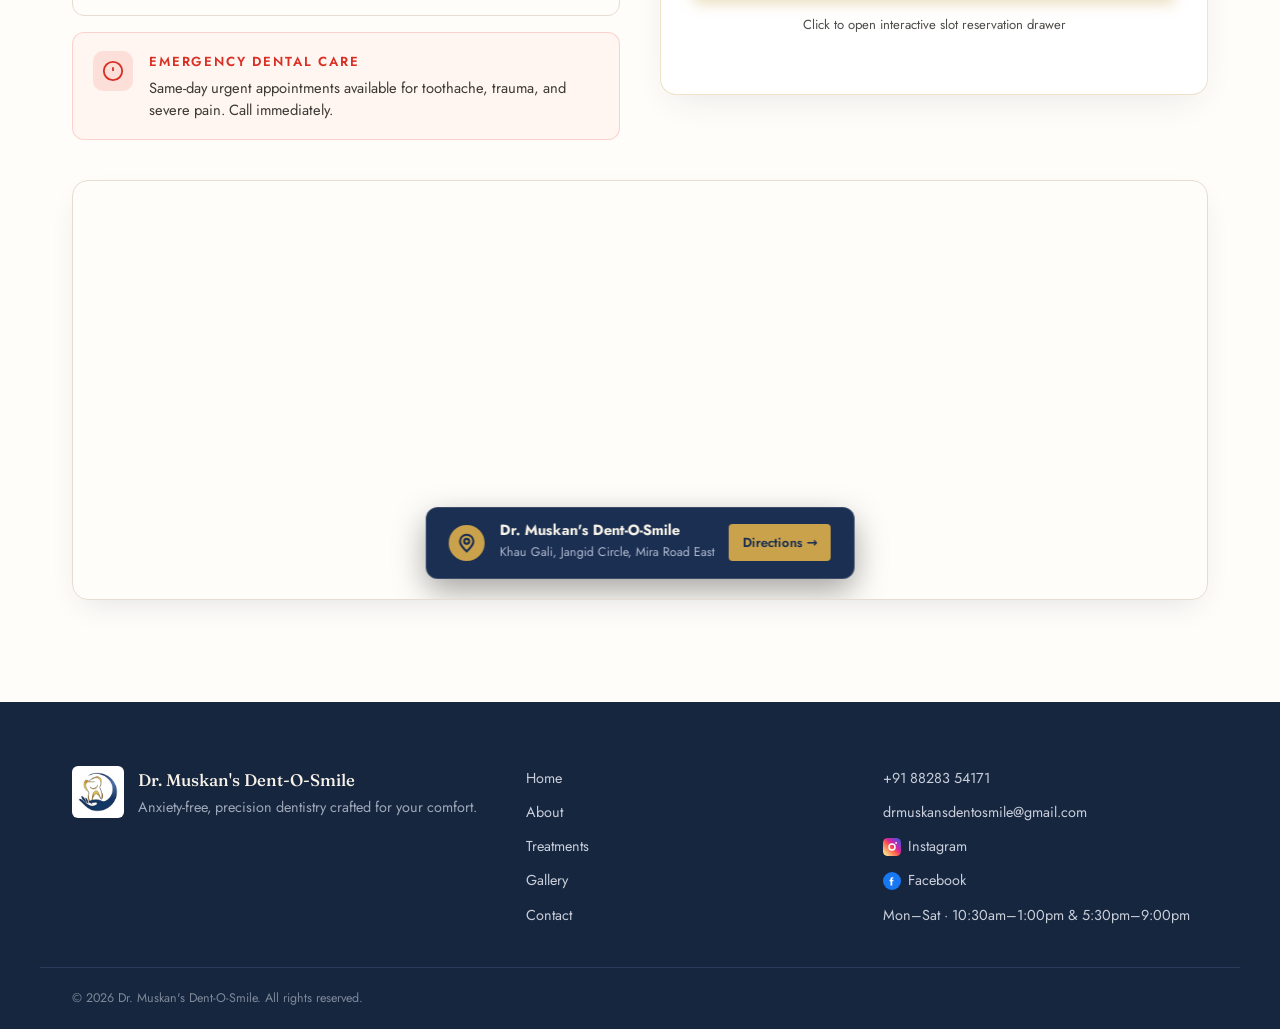
==== commit 4b52c419: "done" ====
--- a/index.html
+++ b/index.html
@@ -42,7 +42,7 @@
 <link rel="preconnect" href="https://fonts.gstatic.com" crossorigin/>
 <link rel="preload" as="image" href="assets/img/dr-muskan-at-chair.jpg" fetchpriority="high"/>
 <link href="https://fonts.googleapis.com/css2?family=Fraunces:opsz,wght@9..144,300;9..144,400;9..144,500;9..144,600;9..144,700;9..144,800&family=Jost:wght@300;400;500;600;700;800&display=swap" rel="stylesheet"/>
-<link rel="stylesheet" href="assets/css/site.css?v=43"/>
+<link rel="stylesheet" href="assets/css/site.css?v=45"/>
 
 <!-- Comprehensive Dental Practice Structured Data -->
 <script type="application/ld+json">
@@ -474,6 +474,7 @@
         <div class="svc-body"><h3>Clear Aligners</h3><p>Near-invisible, custom-fit removable trays to correct malalignment and discreetly align teeth without metal wires.</p></div>
       </article>
       <article class="svc-card stagger-child">
+        <div class="svc-img-wrap"><img src="assets/img/service-dental-braces.png" alt="Dental Braces orthodontic treatment" width="600" height="600" loading="lazy"/></div>
         <div class="svc-body"><h3>Dental Braces</h3><p>Precision ceramic and traditional braces for structural alignment and bite correction.</p></div>
       </article>
       <article class="svc-card stagger-child">
@@ -481,6 +482,7 @@
         <div class="svc-body"><h3>Tooth Fillings</h3><p>Seamless, tooth-coloured composite restorations for natural-looking strength.</p></div>
       </article>
       <article class="svc-card stagger-child">
+        <div class="svc-img-wrap"><img src="assets/img/service-rct.jpg" alt="Root Canal Treatment endodontic procedure" width="600" height="600" loading="lazy"/></div>
         <div class="svc-body"><h3>Root Canal Treatment</h3><p>Saving infected teeth with gentle, pain-free technique in as few sittings as possible.</p></div>
       </article>
       <article class="svc-card stagger-child">
@@ -488,6 +490,7 @@
         <div class="svc-body"><h3>Crowns &amp; Bridges</h3><p>Protecting and strengthening compromised teeth with natural ceramic crowns.</p></div>
       </article>
       <article class="svc-card stagger-child">
+        <div class="svc-img-wrap"><img src="assets/img/service-implants.png" alt="Dental Implants titanium post and crown replacement" width="600" height="600" loading="lazy"/></div>
         <div class="svc-body"><h3>Dental Implants</h3><p>Permanent, natural-looking titanium replacements for missing teeth.</p></div>
       </article>
       <article class="svc-card stagger-child">
@@ -519,17 +522,21 @@
       <article class="spec-card stagger-child">
         <div class="spec-img-wrap">
           <img src="assets/img/dr-rajat-sharma.jpg" alt="Dr. Rajat Sharma - Visiting Consultant Orthodontist" width="600" height="650" class="spec-cover-img" loading="lazy"/>
-          <span class="spec-badge">Orthodontics</span>
+          <span class="spec-badge">Orthodontics &amp; Aligners</span>
         </div>
         <div class="spec-body-content">
           <h3 class="spec-name">Dr. Rajat Sharma</h3>
-          <p class="spec-role">Visiting Consultant Orthodontist</p>
-          <p class="spec-desc">Specializes in digital orthodontics, 3D imaging, clear aligner therapies, traditional and ceramic braces, and complex dentofacial alignment.</p>
+          <p class="spec-role">MDS – Orthodontics &amp; Dentofacial Orthopedics | Consultant Orthodontist</p>
+          <p class="spec-desc">
+            Dr. Rajat Sharma is a skilled orthodontist dedicated to delivering comprehensive, patient-centered care with specialized expertise in fixed and removable appliances, clear aligner therapy, and digital orthodontics.
+            <span class="spec-more-text" id="rajatMoreText" style="display:none;"><br><br>With advanced 3D imaging, he designs personalized treatment plans tailored to each individual's needs. His extensive clinical training spans the management of complex dentofacial deformities, surgical orthognathic planning, and dentofacial trauma, alongside clinical experience in cleft lip and cleft palate care.<br><br>Dr. Sharma combines cutting-edge technology with multi-disciplinary clinical precision to achieve functional, aesthetic smile transformations.</span>
+          </p>
+          <button type="button" class="spec-read-more-btn" data-target="rajatMoreText" aria-expanded="false">Read More +</button>
           <div class="spec-tags">
             <span>Clear Aligners</span>
             <span>Digital 3D Imaging</span>
             <span>Bite Correction</span>
-            <span>Braces</span>
+            <span>Dentofacial Alignment</span>
           </div>
         </div>
       </article>
@@ -542,13 +549,17 @@
         </div>
         <div class="spec-body-content">
           <h3 class="spec-name">Dr. Aditi Gaikwad</h3>
-          <p class="spec-role">MDS – Pediatric &amp; Preventive Dentistry</p>
-          <p class="spec-desc">Dedicated to gentle dental care for infants, children, and teens—specializing in caries management, pulp therapy, space maintainers, and anxiety-free sedation care.</p>
+          <p class="spec-role">MDS – Pediatric &amp; Preventive Dentistry | Consultant Pediatric Dentist</p>
+          <p class="spec-desc">
+            Dr. Aditi Gaikwad provides gentle, compassionate dental care for infants, children, adolescents, and children with special healthcare needs.
+            <span class="spec-more-text" id="aditiMoreText" style="display:none;"><br><br>Her expertise includes preventive dentistry, dental caries, pulp therapy, dental trauma, space maintainers, and behaviour guidance, with sedation and GA available when required.<br><br>She focuses on personalized, child-friendly care and building healthy oral habits for lifelong smiles.</span>
+          </p>
+          <button type="button" class="spec-read-more-btn" data-target="aditiMoreText" aria-expanded="false">Read More +</button>
           <div class="spec-tags">
             <span>Pediatric Care</span>
             <span>Pulp Therapy</span>
             <span>Space Maintainers</span>
-            <span>Conscious Sedation</span>
+            <span>Behaviour Guidance</span>
           </div>
         </div>
       </article>
@@ -561,13 +572,17 @@
         </div>
         <div class="spec-body-content">
           <h3 class="spec-name">Dr. Lynette Fernandes</h3>
-          <p class="spec-role">MDS – Periodontology &amp; Implantology (GDCH Mumbai)</p>
-          <p class="spec-desc">Masters graduate from Govt. Dental College Mumbai, specializing in advanced gum health restoration, bone regeneration, and precision dental implantology.</p>
+          <p class="spec-role">MDS – Periodontology &amp; Implantology | Consultant Periodontist &amp; Implantologist</p>
+          <p class="spec-desc">
+            Dr. Lynette Fernandes started her journey of Dentistry in 2013. She completed her Masters from the renowned Government Dental College and Hospital, Mumbai, with advanced training in Periodontology and Implantology.
+            <span class="spec-more-text" id="lynetteMoreText" style="display:none;"><br><br>Her journey over the years has been full of academic accomplishments. She had the privilege to hone her surgical skills in advanced gum therapies and dental implantology.<br><br>She is ready to learn and embrace new techniques with keen interest, fuelling her towards her goal. Her simple, humble attitude and commitment towards her work makes her very approachable and efficient.</span>
+          </p>
+          <button type="button" class="spec-read-more-btn" data-target="lynetteMoreText" aria-expanded="false">Read More +</button>
           <div class="spec-tags">
             <span>Gum Therapies</span>
             <span>Dental Implants</span>
             <span>Periodontal Health</span>
-            <span>Bone Care</span>
+            <span>Bone Regeneration</span>
           </div>
         </div>
       </article>
@@ -688,7 +703,51 @@
         </figcaption>
       </figure>
 
-      <!-- Case 3: Ceramic Crown & Bridges -->
+      <!-- Case 3: Wisdom Tooth Extraction -->
+      <figure class="case-item stagger-child" data-category="rct" data-img="assets/img/case-wisdom-tooth-extraction.jpg" data-title="Gentle Wisdom Tooth Extraction &amp; Oral Surgery (Clinical Procedure &amp; Root Removal)">
+        <div class="case-img-box">
+          <img src="assets/img/case-wisdom-tooth-extraction.jpg" alt="Gentle wisdom tooth extraction procedure and complete root removal" width="800" height="600" loading="lazy"/>
+          <span class="case-tag-ba"><span>✨</span> Clinical Case</span>
+          <div class="case-hover-overlay">
+            <div class="case-zoom-btn" aria-hidden="true">
+              <svg width="22" height="22" viewBox="0 0 24 24" fill="none" stroke="currentColor" stroke-width="2.2"><circle cx="11" cy="11" r="8"/><line x1="21" y1="21" x2="16.65" y2="16.65"/><line x1="11" y1="8" x2="11" y2="14"/><line x1="8" y1="11" x2="14" y2="11"/></svg>
+            </div>
+            <span>Enlarge Case Details</span>
+          </div>
+        </div>
+        <figcaption class="case-info">
+          <div class="case-meta">
+            <span class="case-cat">Oral Surgery</span>
+            <span class="case-result-badge">Painless Care</span>
+          </div>
+          <h3 class="case-name">Gentle Wisdom Tooth Extraction</h3>
+          <p class="case-desc">Careful, atraumatic removal of impacted molar with gentle anaesthesia and rapid socket healing.</p>
+        </figcaption>
+      </figure>
+
+      <!-- Case 4: Root Canal & Ceramic Crown Restoration -->
+      <figure class="case-item stagger-child" data-category="rct" data-img="assets/img/case-rct-crown-restoration.jpg" data-title="Root Canal Treatment &amp; Precision Shade-Matched Crown Restoration (Before &amp; After)">
+        <div class="case-img-box">
+          <img src="assets/img/case-rct-crown-restoration.jpg" alt="Root canal treatment and shade-matched crown restoration before and after" width="800" height="600" loading="lazy"/>
+          <span class="case-tag-ba"><span>✨</span> Before &amp; After</span>
+          <div class="case-hover-overlay">
+            <div class="case-zoom-btn" aria-hidden="true">
+              <svg width="22" height="22" viewBox="0 0 24 24" fill="none" stroke="currentColor" stroke-width="2.2"><circle cx="11" cy="11" r="8"/><line x1="21" y1="21" x2="16.65" y2="16.65"/><line x1="11" y1="8" x2="11" y2="14"/><line x1="8" y1="11" x2="14" y2="11"/></svg>
+            </div>
+            <span>Enlarge Case Details</span>
+          </div>
+        </div>
+        <figcaption class="case-info">
+          <div class="case-meta">
+            <span class="case-cat">Root Canal (Endodontics)</span>
+            <span class="case-result-badge">Custom Shade Match</span>
+          </div>
+          <h3 class="case-name">Root Canal &amp; Shade-Matched Crown</h3>
+          <p class="case-desc">Severely fractured and infected incisors saved with gentle RCT and seamless aesthetic crowns.</p>
+        </figcaption>
+      </figure>
+
+      <!-- Case 5: Ceramic Crown & Bridges -->
       <figure class="case-item stagger-child" data-category="rct" data-img="assets/img/case-crown-ba.png" data-title="Crowns &amp; Bridges Full Arch Restoration (Before &amp; After)">
         <div class="case-img-box">
           <img src="assets/img/case-crown-ba.png" alt="Crowns and bridges restoration before and after" width="800" height="600" loading="lazy"/>
@@ -773,6 +832,28 @@
           </div>
           <h3 class="case-name">Clinical Polish &amp; Teeth Whitening</h3>
           <p class="case-desc">Gentle stain elimination revealing a naturally radiant white shade.</p>
+        </figcaption>
+      </figure>
+
+      <!-- Case 7: Orthodontics & Jaw Profile Alignment -->
+      <figure class="case-item stagger-child" data-category="ortho" data-img="assets/img/case-orthodontics-alignment.jpg" data-title="Orthodontic &amp; Facial Profile Alignment by Dr. Rajat Sharma (Before &amp; After)">
+        <div class="case-img-box">
+          <img src="assets/img/case-orthodontics-alignment.jpg" alt="Orthodontic jaw profile alignment and bite correction before and after" width="800" height="600" loading="lazy"/>
+          <span class="case-tag-ba"><span>✨</span> Before &amp; After</span>
+          <div class="case-hover-overlay">
+            <div class="case-zoom-btn" aria-hidden="true">
+              <svg width="22" height="22" viewBox="0 0 24 24" fill="none" stroke="currentColor" stroke-width="2.2"><circle cx="11" cy="11" r="8"/><line x1="21" y1="21" x2="16.65" y2="16.65"/><line x1="11" y1="8" x2="11" y2="14"/><line x1="8" y1="11" x2="14" y2="11"/></svg>
+            </div>
+            <span>Enlarge Case Details</span>
+          </div>
+        </div>
+        <figcaption class="case-info">
+          <div class="case-meta">
+            <span class="case-cat">Orthodontics</span>
+            <span class="case-result-badge">Dr. Rajat Sharma</span>
+          </div>
+          <h3 class="case-name">Orthodontic &amp; Jaw Profile Alignment</h3>
+          <p class="case-desc">Bite correction and balanced facial aesthetics achieved through non-surgical orthodontic mechanics.</p>
         </figcaption>
       </figure>
 
@@ -1713,11 +1794,19 @@
             </span>
           </button>
 
-          <button type="button" class="quiz-modal-opt" data-timeline="Just Exploring Options">
-            <span class="quiz-opt-emoji">🔍</span>
+          <button type="button" class="quiz-modal-opt" data-timeline="Next Week">
+            <span class="quiz-opt-emoji">🗓️</span>
             <span class="quiz-opt-text">
-              <strong>Just Exploring Options</strong>
-              <small>Gathering information for future dental care</small>
+              <strong>Next Week</strong>
+              <small>Scheduling consultation for the coming week</small>
+            </span>
+          </button>
+
+          <button type="button" class="quiz-modal-opt" data-timeline="Next Month">
+            <span class="quiz-opt-emoji">🗓️</span>
+            <span class="quiz-opt-text">
+              <strong>Next Month</strong>
+              <small>Planning care in advance for next month</small>
             </span>
           </button>
         </div>
@@ -1798,6 +1887,6 @@
   </div>
 </div>
 
-<script src="assets/js/site.js?v=31"></script>
+<script src="assets/js/site.js?v=32"></script>
 </body>
 </html>
--- a/assets/css/site.css
+++ b/assets/css/site.css
@@ -1277,7 +1277,26 @@
   font-size: 1.05rem;
   line-height: 1.6;
   color: #4B4945;
-  margin-bottom: 1.25rem;
+  margin-bottom: 0.75rem;
+}
+.spec-read-more-btn {
+  background: none;
+  border: none;
+  color: var(--gold-2);
+  font-family: var(--sans);
+  font-size: 0.92rem;
+  font-weight: 600;
+  cursor: pointer;
+  padding: 0.2rem 0;
+  margin-bottom: 0.75rem;
+  display: inline-block;
+  text-decoration: underline;
+  text-underline-offset: 3px;
+  text-align: left;
+  transition: color var(--dur-fast);
+}
+.spec-read-more-btn:hover {
+  color: var(--navy);
 }
 .spec-tags {
   display: flex;
